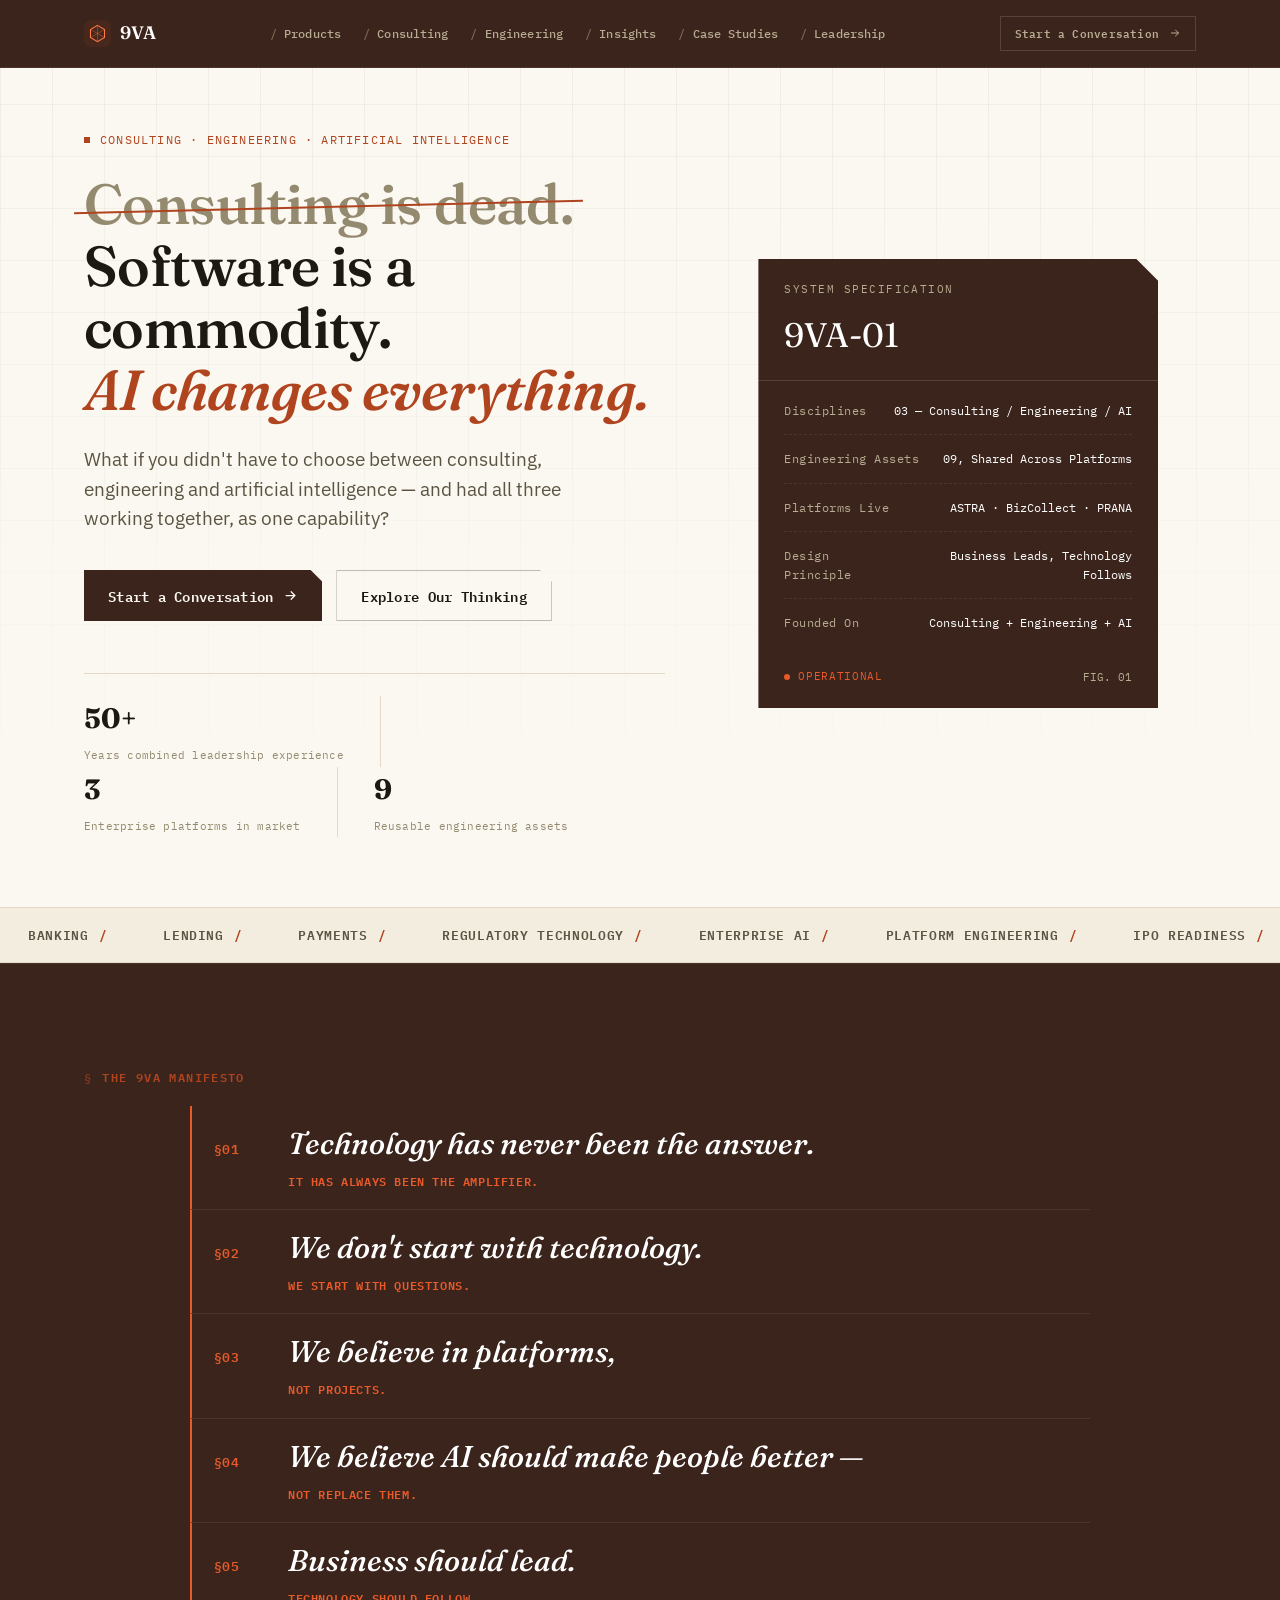
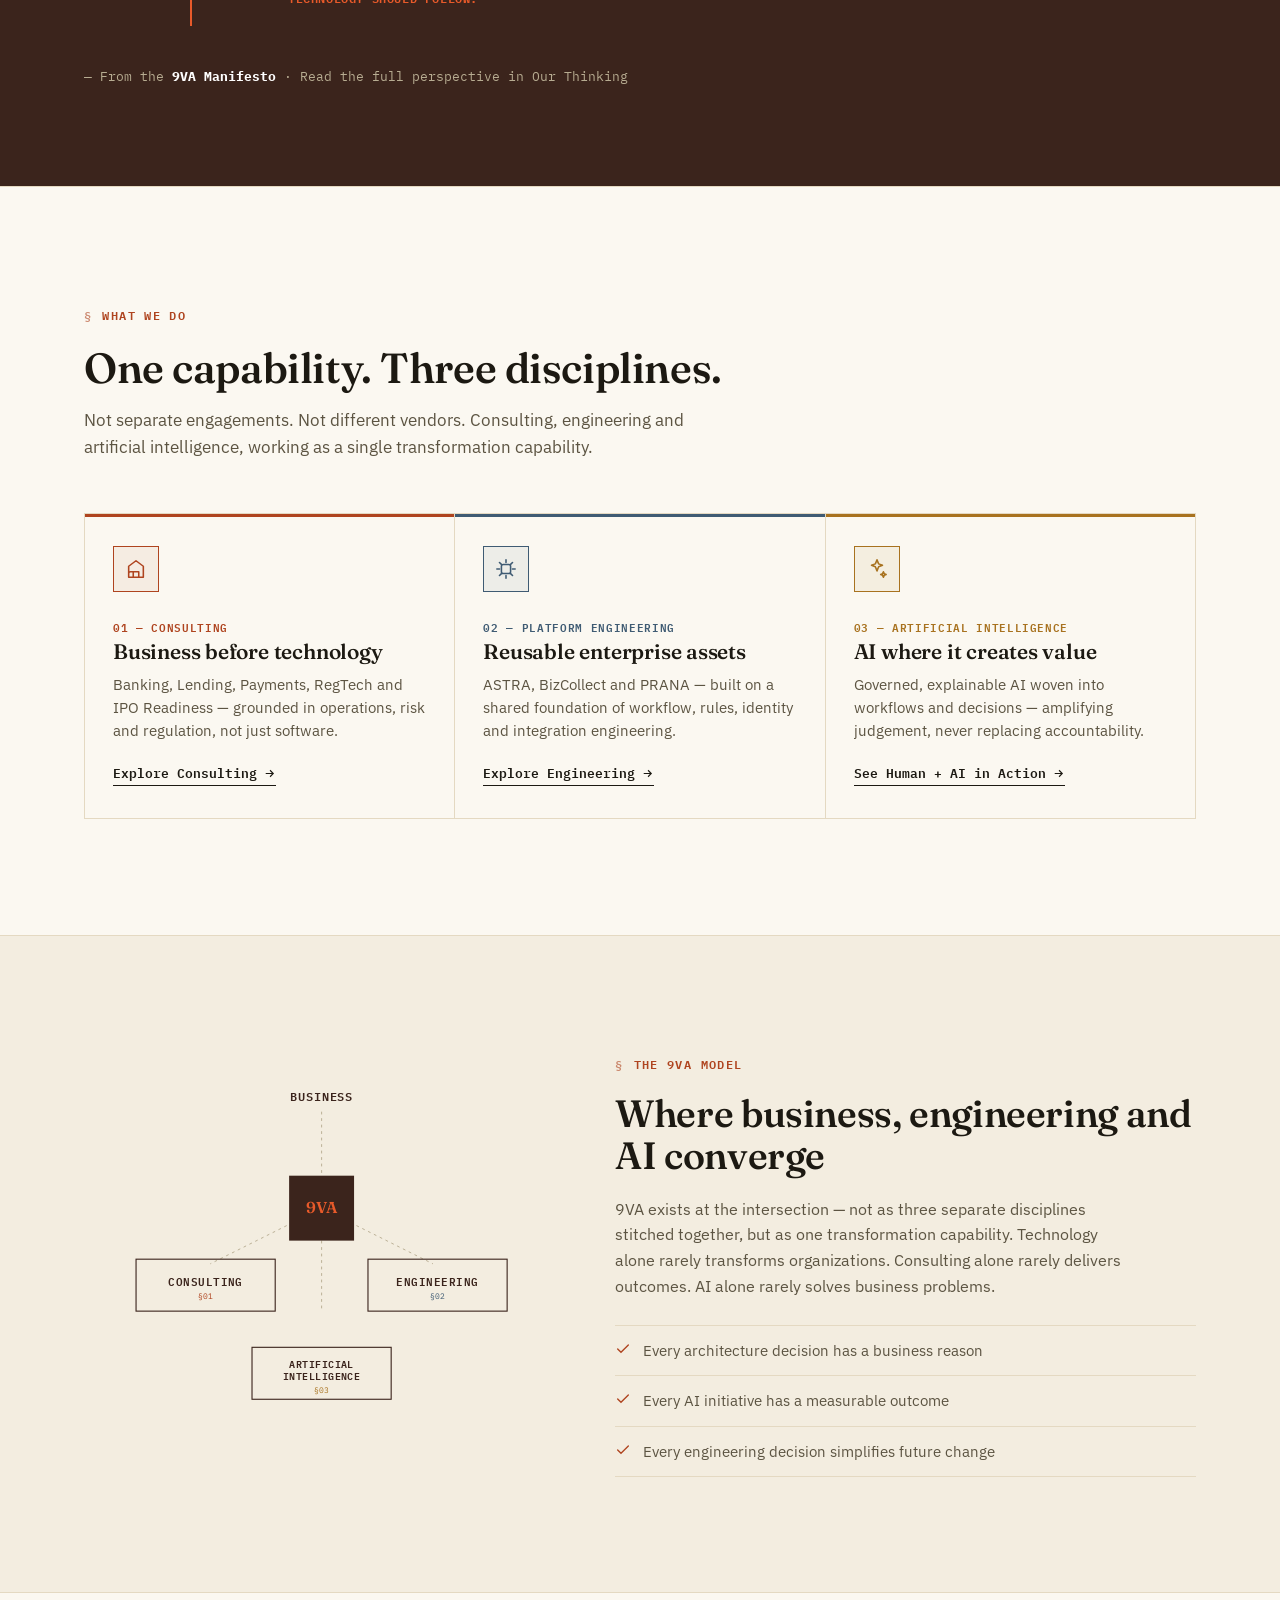
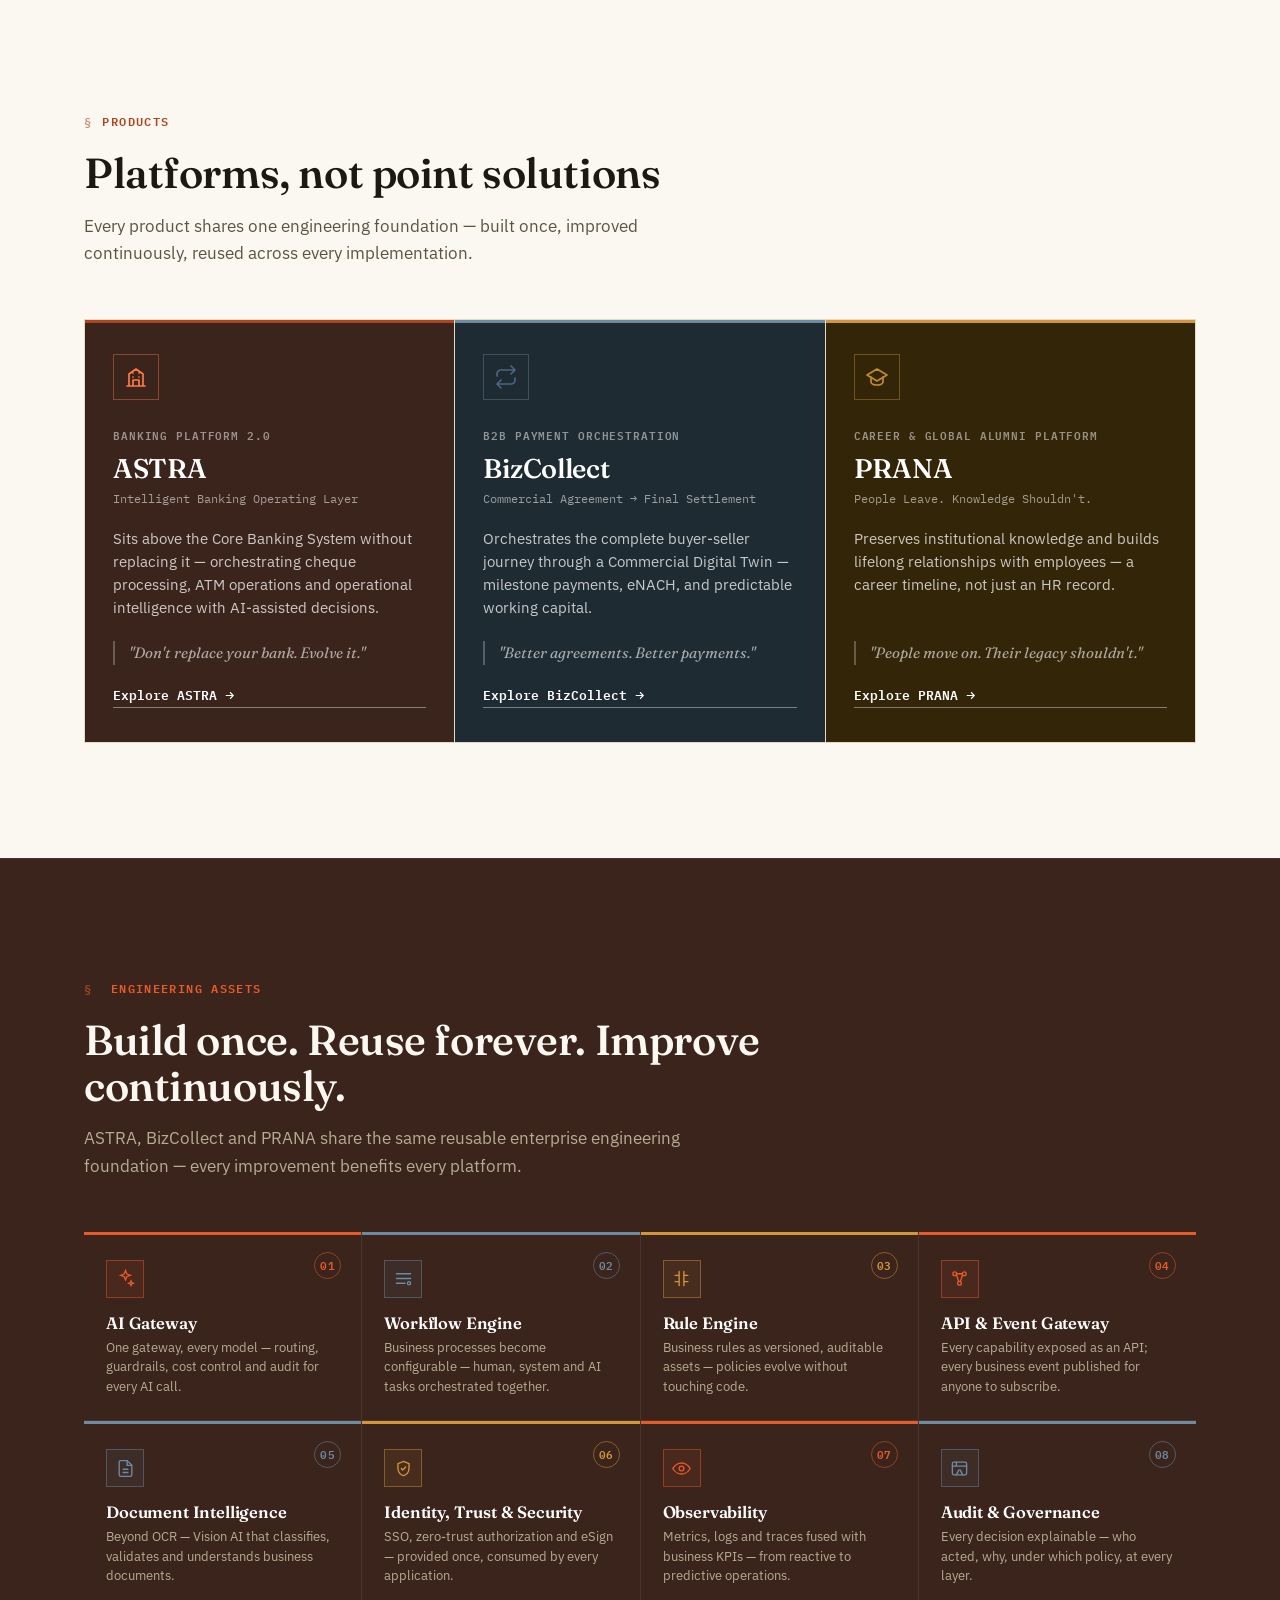
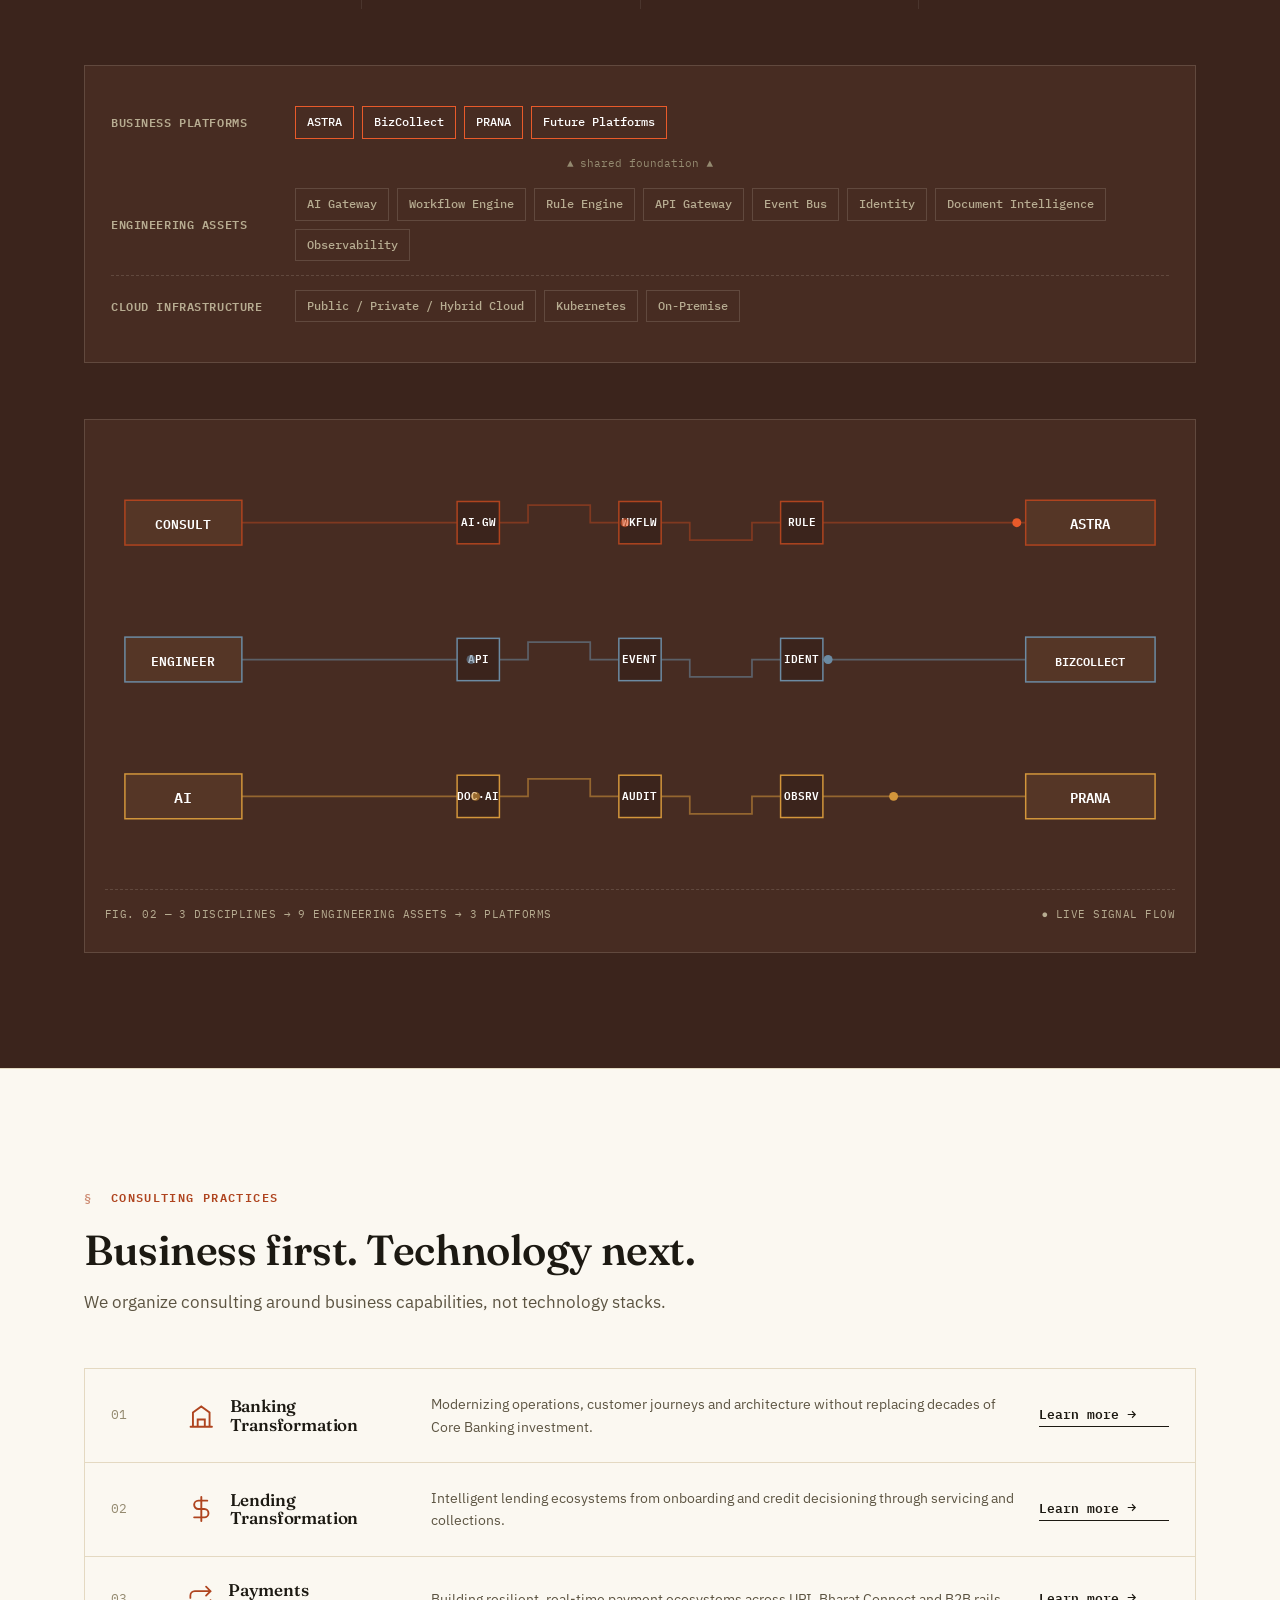
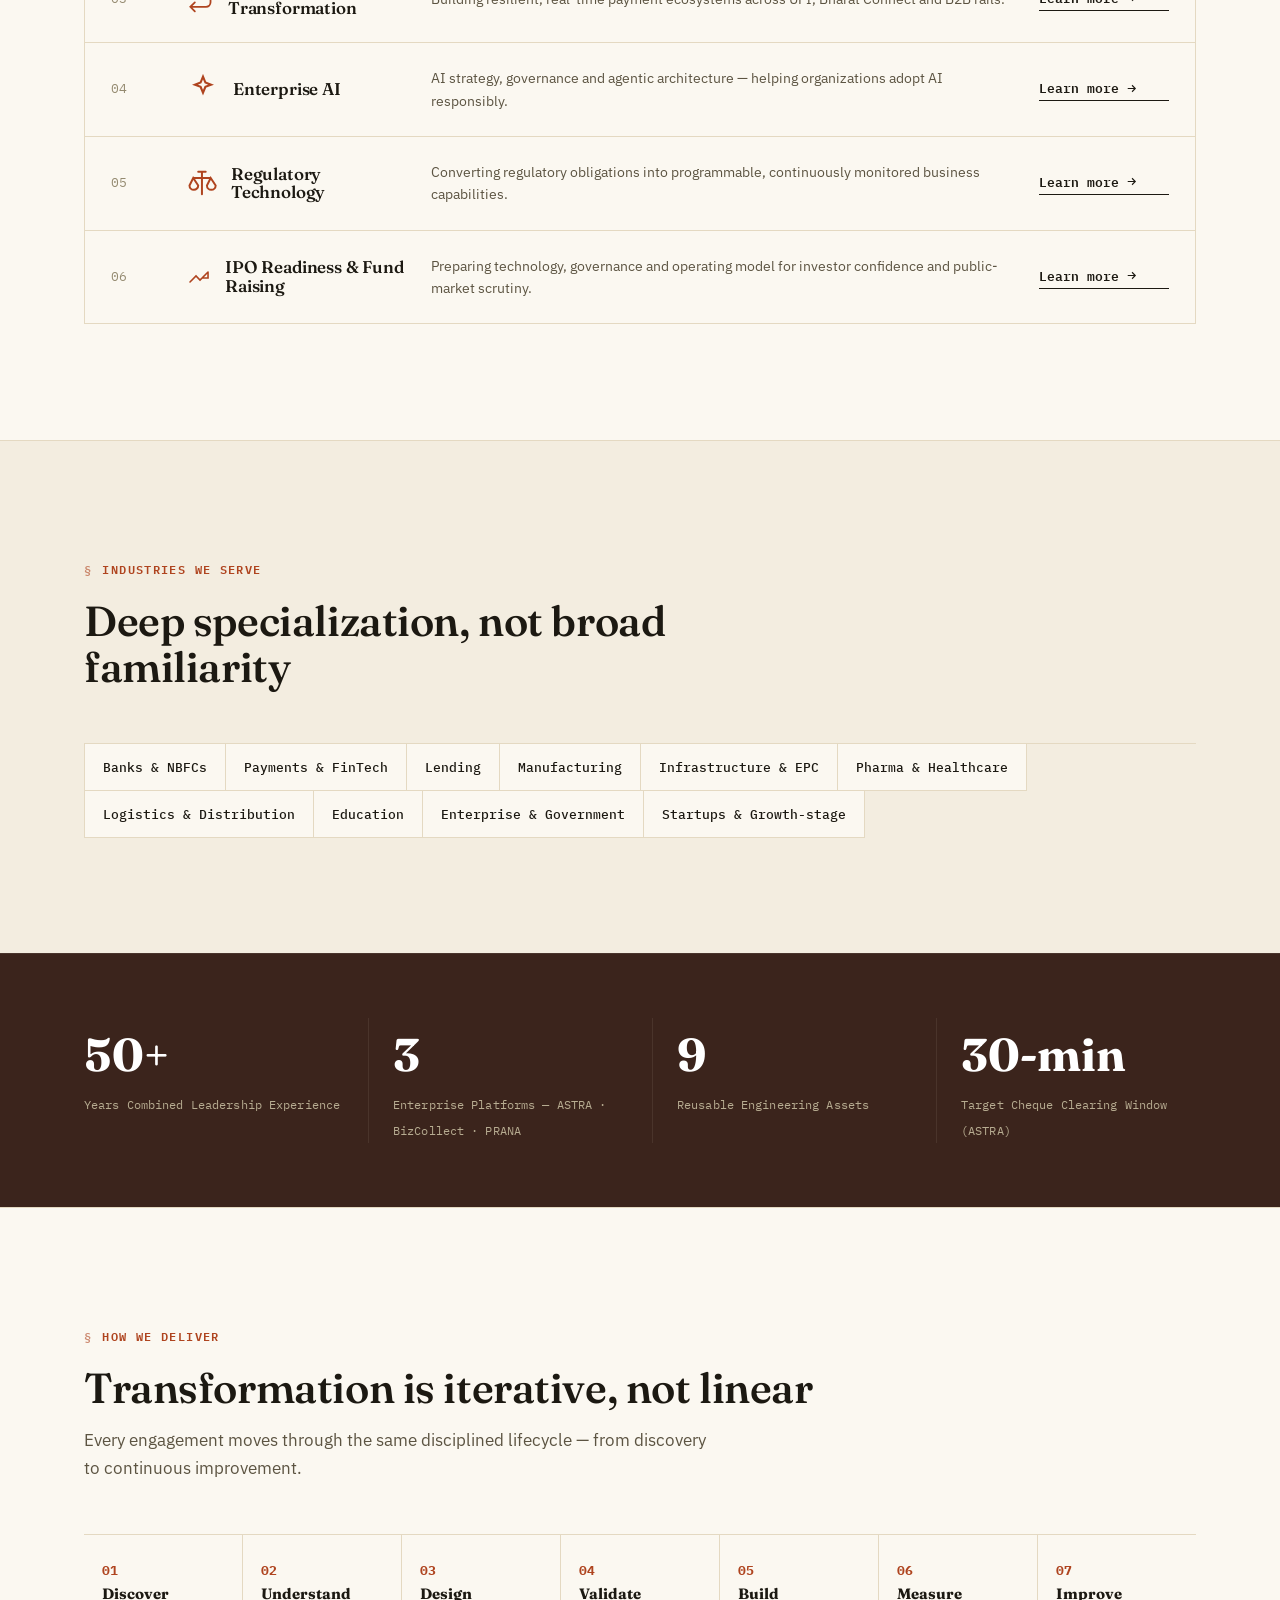
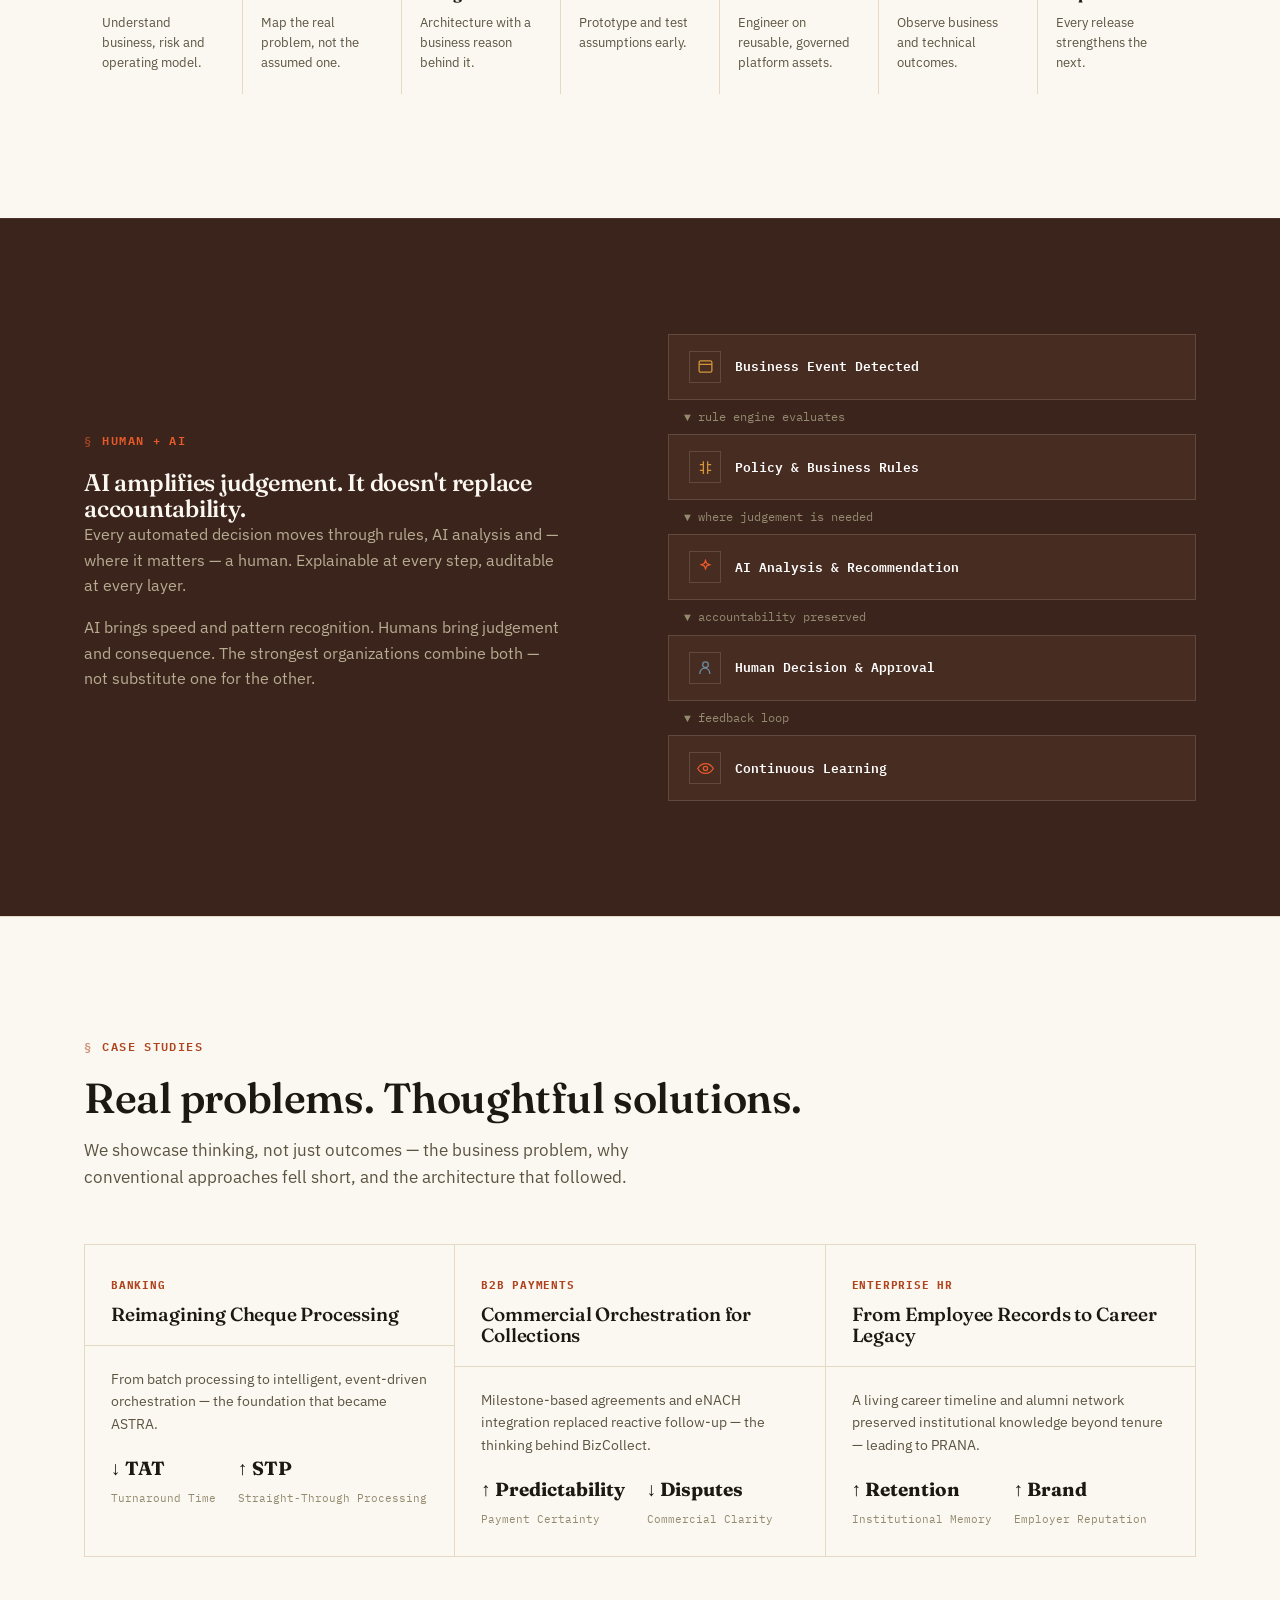
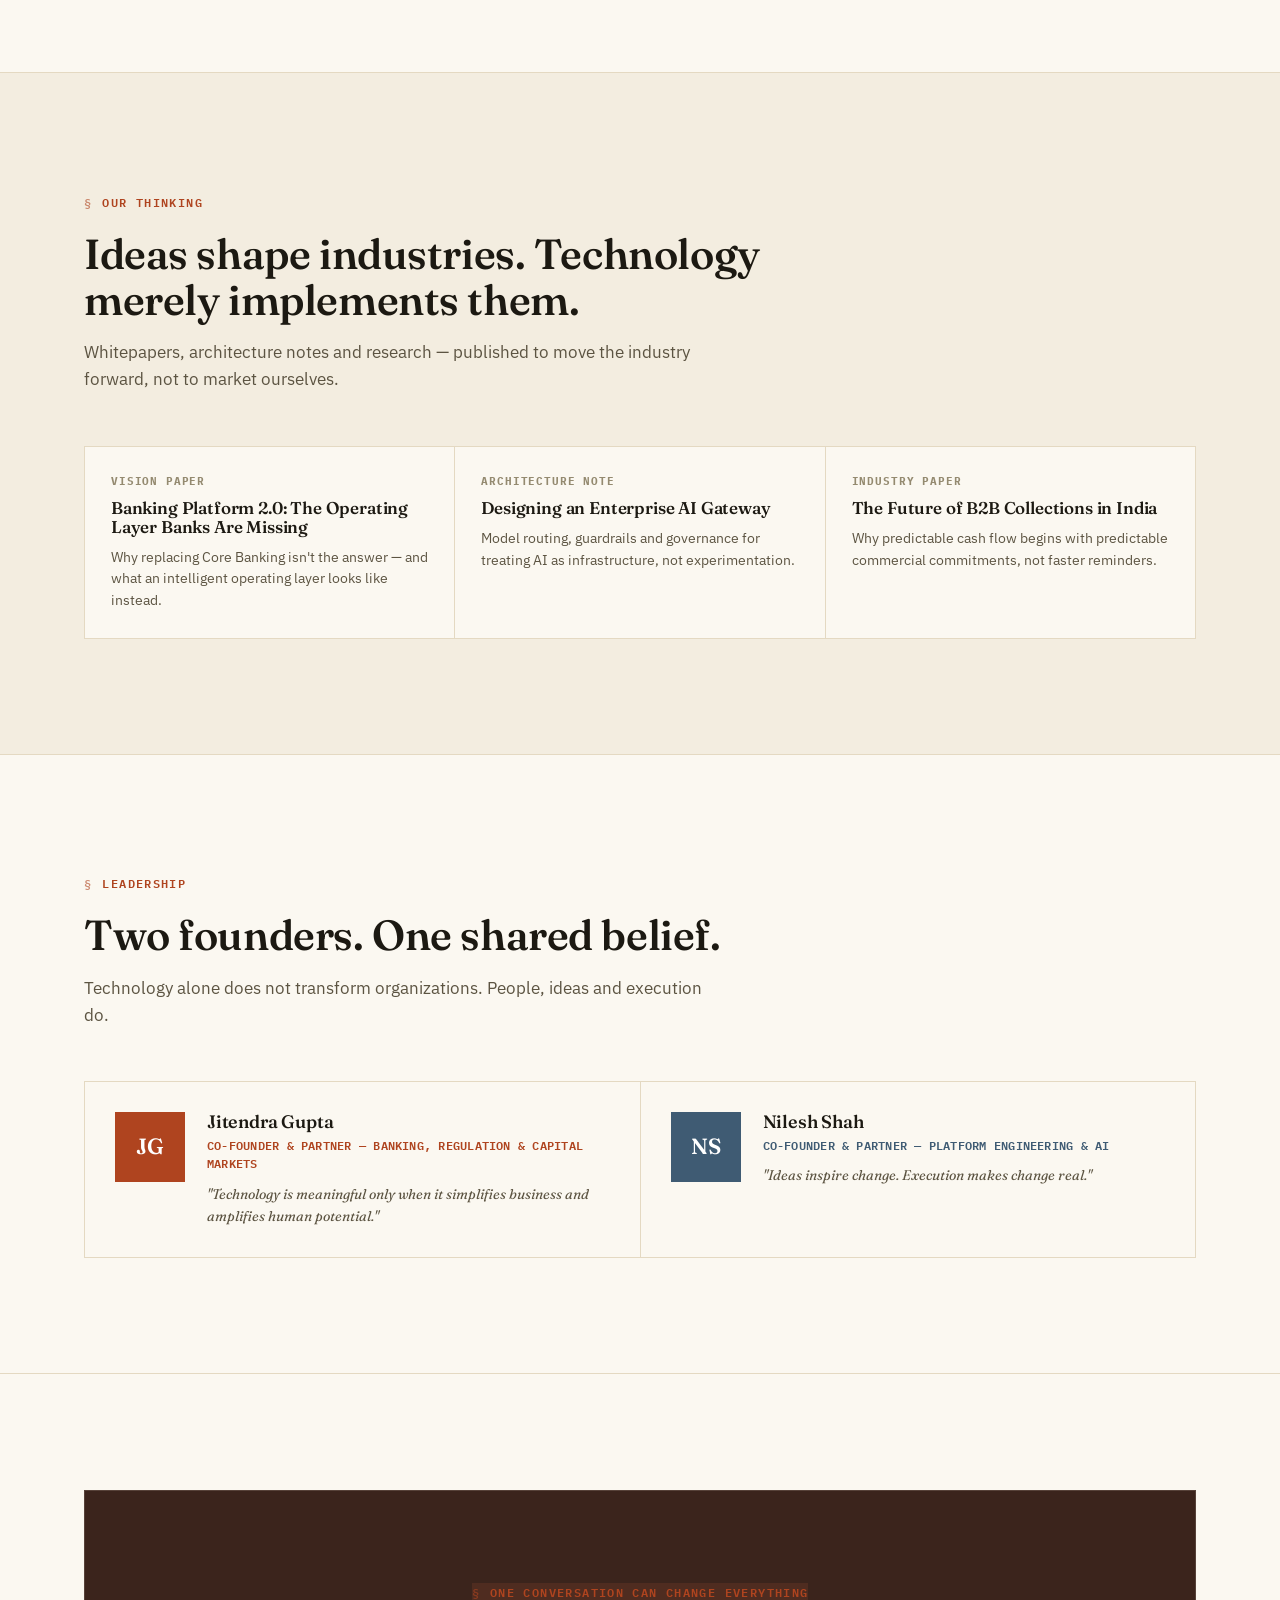
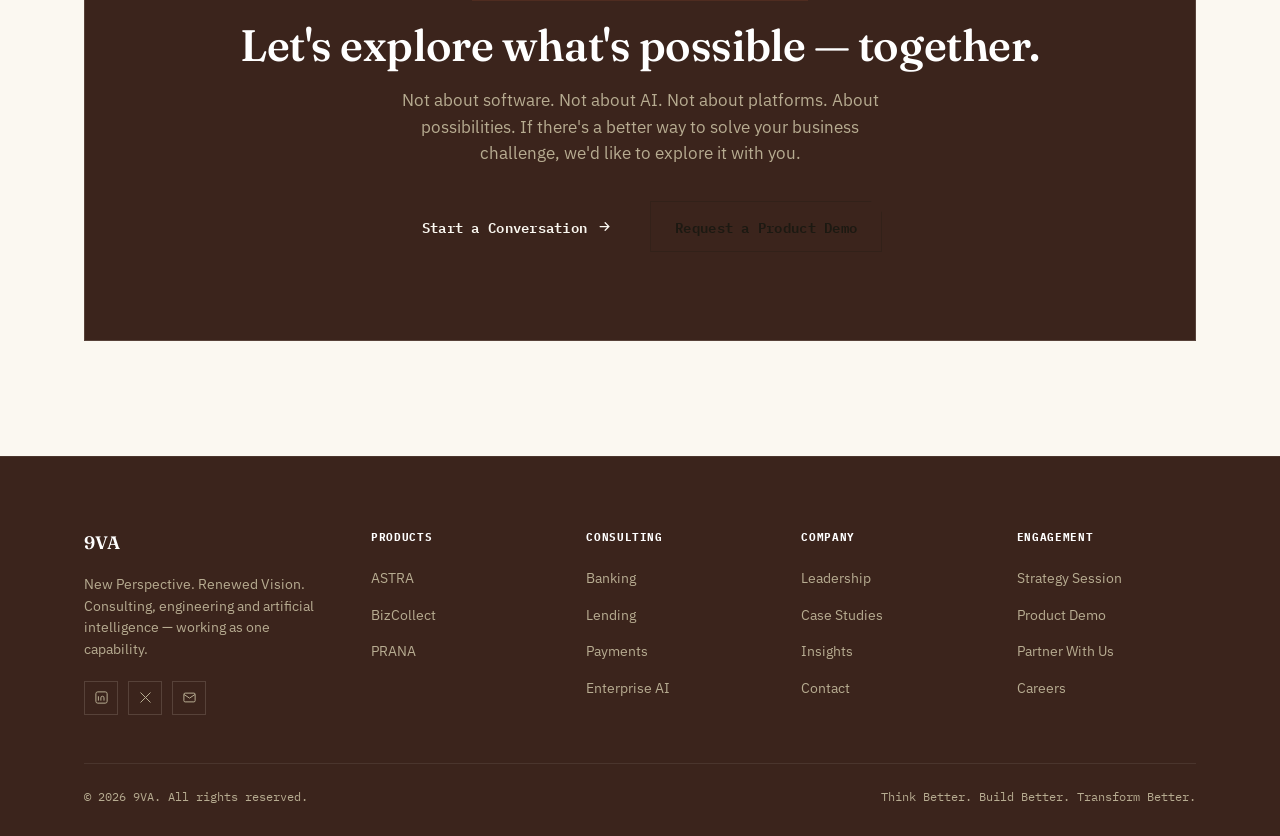
==== index.html @ fcc6d32d "Initial commit: 9VA marketing website (static HTML/CSS/JS)" ====
<!DOCTYPE html>
<html lang="en">
<head>
<meta charset="UTF-8">
<meta name="viewport" content="width=device-width, initial-scale=1.0">
<title>9VA — New Perspective. Renewed Vision.</title>
<meta name="description" content="9VA fuses consulting, platform engineering and artificial intelligence into one capability — ASTRA, BizCollect and PRANA, built on reusable enterprise engineering assets.">
<link rel="icon" href="data:image/svg+xml,<svg xmlns=%22http://www.w3.org/2000/svg%22 viewBox=%220 0 24 24%22><rect width=%2224%22 height=%2224%22 rx=%226%22 fill=%22%233B241C%22/><path d=%22M12 5l5.5 3.2v7.6L12 19l-5.5-3.2V8.2z%22 stroke=%22%23AF441F%22 stroke-width=%221.6%22 fill=%22none%22/></svg>">
<link rel="preconnect" href="https://fonts.googleapis.com">
<link rel="preconnect" href="https://fonts.gstatic.com" crossorigin>
<link href="https://fonts.googleapis.com/css2?family=Fraunces:ital,opsz,wght@0,9..144,500;0,9..144,600;0,9..144,700;1,9..144,500&family=IBM+Plex+Mono:wght@500;600;700&family=IBM+Plex+Sans:wght@400;500;600;700&display=swap" rel="stylesheet">
<link rel="stylesheet" href="assets/css/style.css">
</head>
<body>

<!-- ============ NAV ============ -->
<header class="nav">
  <div class="container">
    <a href="#home" class="brand">
      <svg class="mark" viewBox="0 0 40 40" fill="none">
        <rect width="40" height="40" rx="10" fill="#AF441F" fill-opacity="0.12"/>
        <path d="M20 8l10.4 6v12L20 32 9.6 26V14z" stroke="#FF7A45" stroke-width="1.6"/>
        <path d="M20 8v24M9.6 14l10.4 6 10.4-6M9.6 26l10.4-6 10.4 6" stroke="#FF7A45" stroke-width="1" stroke-opacity=".5"/>
      </svg>
      <span>9VA<small>New Perspective. Renewed Vision.</small></span>
    </a>
    <nav class="nav-links">
      <a href="#products">Products</a>
      <a href="consulting.html">Consulting</a>
      <a href="engineering.html">Engineering</a>
      <a href="insights.html">Insights</a>
      <a href="case-studies.html">Case Studies</a>
      <a href="leadership.html">Leadership</a>
    </nav>
    <div class="nav-actions">
      <a href="contact.html" class="btn btn-primary btn-sm">Start a Conversation
        <svg viewBox="0 0 24 24" fill="none" stroke="currentColor" stroke-width="2" stroke-linecap="round"><path d="M5 12h14M13 6l6 6-6 6"/></svg>
      </a>
      <button class="nav-toggle" aria-label="Open menu">
        <svg viewBox="0 0 24 24" fill="none" stroke="currentColor" stroke-width="2" stroke-linecap="round"><path d="M4 7h16M4 12h16M4 17h16"/></svg>
      </button>
    </div>
  </div>
</header>

<div class="mobile-menu">
  <div class="mm-top">
    <span class="brand" style="font-size:18px">9VA</span>
    <button class="mm-close" aria-label="Close menu">
      <svg width="26" height="26" viewBox="0 0 24 24" fill="none" stroke="#fff" stroke-width="2" stroke-linecap="round"><path d="M6 6l12 12M18 6L6 18"/></svg>
    </button>
  </div>
  <a href="#products">Products</a>
  <a href="consulting.html">Consulting</a>
  <a href="engineering.html">Engineering</a>
  <a href="insights.html">Insights</a>
  <a href="case-studies.html">Case Studies</a>
  <a href="leadership.html">Leadership</a>
  <a href="contact.html" class="btn btn-primary">Start a Conversation</a>
</div>

<!-- ============ HERO ============ -->
<section class="hero" id="home">
  <div class="hero-grid"></div>
  <div class="container">
    <div class="hero-copy">
      <div class="hero-kicker"><span class="dot"></span> Consulting · Engineering · Artificial Intelligence</div>
      <h1>
        <span class="strike">Consulting is dead.</span><br>
        Software is a commodity.<br>
        <span class="grad">AI changes everything.</span>
      </h1>
      <p class="lead">What if you didn't have to choose between consulting, engineering and artificial intelligence — and had all three working together, as one capability?</p>
      <div class="hero-ctas">
        <a href="contact.html" class="btn btn-primary">Start a Conversation
          <svg viewBox="0 0 24 24" fill="none" stroke="currentColor" stroke-width="2" stroke-linecap="round"><path d="M5 12h14M13 6l6 6-6 6"/></svg>
        </a>
        <a href="insights.html" class="btn btn-ghost">Explore Our Thinking</a>
      </div>
      <div class="hero-stats">
        <div class="hero-stat"><b data-count="50" data-suffix="+">0</b><span>Years combined leadership experience</span></div>
        <div class="hero-stat"><b data-count="3">0</b><span>Enterprise platforms in market</span></div>
        <div class="hero-stat"><b data-count="9">0</b><span>Reusable engineering assets</span></div>
      </div>
    </div>
    <div class="hero-visual">
      <div class="spec-plate">
        <div class="sp-head">
          <div class="sp-eyebrow">System Specification</div>
          <div class="sp-title">9VA&#8209;01</div>
        </div>
        <div class="sp-rows">
          <div class="sp-row"><span>Disciplines</span><span>03 — Consulting / Engineering / AI</span></div>
          <div class="sp-row"><span>Engineering Assets</span><span>09, Shared Across Platforms</span></div>
          <div class="sp-row"><span>Platforms Live</span><span>ASTRA · BizCollect · PRANA</span></div>
          <div class="sp-row"><span>Design Principle</span><span>Business Leads, Technology Follows</span></div>
          <div class="sp-row"><span>Founded On</span><span>Consulting + Engineering + AI</span></div>
        </div>
        <div class="sp-foot">
          <div class="sp-status"><span class="sp-dot"></span>Operational</div>
          <div class="sp-fig">FIG. 01</div>
        </div>
      </div>
    </div>
  </div>
</section>

<!-- ============ TICKER ============ -->
<div class="ticker">
  <div class="ticker-track">
    <span class="ticker-item">Banking <span class="sep">/</span></span>
    <span class="ticker-item">Lending <span class="sep">/</span></span>
    <span class="ticker-item">Payments <span class="sep">/</span></span>
    <span class="ticker-item">Regulatory Technology <span class="sep">/</span></span>
    <span class="ticker-item">Enterprise AI <span class="sep">/</span></span>
    <span class="ticker-item">Platform Engineering <span class="sep">/</span></span>
    <span class="ticker-item">IPO Readiness <span class="sep">/</span></span>
    <span class="ticker-item">ASTRA <span class="sep">/</span></span>
    <span class="ticker-item">BizCollect <span class="sep">/</span></span>
    <span class="ticker-item">PRANA <span class="sep">/</span></span>
    <span class="ticker-item">Banking <span class="sep">/</span></span>
    <span class="ticker-item">Lending <span class="sep">/</span></span>
    <span class="ticker-item">Payments <span class="sep">/</span></span>
    <span class="ticker-item">Regulatory Technology <span class="sep">/</span></span>
    <span class="ticker-item">Enterprise AI <span class="sep">/</span></span>
    <span class="ticker-item">Platform Engineering <span class="sep">/</span></span>
    <span class="ticker-item">IPO Readiness <span class="sep">/</span></span>
    <span class="ticker-item">ASTRA <span class="sep">/</span></span>
    <span class="ticker-item">BizCollect <span class="sep">/</span></span>
    <span class="ticker-item">PRANA <span class="sep">/</span></span>
  </div>
</div>

<!-- ============ MANIFESTO ============ -->
<section class="manifesto">
  <div class="container">
    <div class="eyebrow">The 9VA Manifesto</div>
    <div class="manifesto-lines">
      <p class="manifesto-line"><span class="ml-num">§01</span><span class="ml-text"><span class="ml-statement">Technology has never been the answer.</span><span class="ml-annotation">It has always been the amplifier.</span></span></p>
      <p class="manifesto-line"><span class="ml-num">§02</span><span class="ml-text"><span class="ml-statement">We don't start with technology.</span><span class="ml-annotation">We start with questions.</span></span></p>
      <p class="manifesto-line"><span class="ml-num">§03</span><span class="ml-text"><span class="ml-statement">We believe in platforms,</span><span class="ml-annotation">not projects.</span></span></p>
      <p class="manifesto-line"><span class="ml-num">§04</span><span class="ml-text"><span class="ml-statement">We believe AI should make people better —</span><span class="ml-annotation">not replace them.</span></span></p>
      <p class="manifesto-line"><span class="ml-num">§05</span><span class="ml-text"><span class="ml-statement">Business should lead.</span><span class="ml-annotation">Technology should follow.</span></span></p>
    </div>
    <p class="manifesto-final">— From the <b>9VA Manifesto</b> · Read the full perspective in Our Thinking</p>
  </div>
</section>

<!-- ============ WHAT WE DO ============ -->
<section class="section" id="what-we-do">
  <div class="container">
    <div class="section-head reveal">
      <div class="eyebrow">What We Do</div>
      <h2>One capability. Three disciplines.</h2>
      <p>Not separate engagements. Not different vendors. Consulting, engineering and artificial intelligence, working as a single transformation capability.</p>
    </div>
    <div class="triad">
      <div class="triad-card reveal">
        <div class="icon-tile">
          <svg viewBox="0 0 24 24" fill="none" stroke="currentColor" stroke-width="1.7" stroke-linecap="round" stroke-linejoin="round"><path d="M4 21v-4a2 2 0 012-2h3M4 21h16M4 21V9l8-6 8 6v12M9 21v-6h6v6"/></svg>
        </div>
        <span class="tag">01 — Consulting</span>
        <h3>Business before technology</h3>
        <p>Banking, Lending, Payments, RegTech and IPO Readiness — grounded in operations, risk and regulation, not just software.</p>
        <a href="consulting.html" class="link-arrow">Explore Consulting <svg viewBox="0 0 24 24" fill="none" stroke="currentColor" stroke-width="2"><path d="M5 12h14M13 6l6 6-6 6"/></svg></a>
      </div>
      <div class="triad-card reveal">
        <div class="icon-tile">
          <svg viewBox="0 0 24 24" fill="none" stroke="currentColor" stroke-width="1.7" stroke-linecap="round" stroke-linejoin="round"><rect x="7" y="7" width="10" height="10" rx="2"/><path d="M12 2v3M12 19v3M2 12h3M19 12h3M4.9 4.9l2.1 2.1M17 17l2.1 2.1M19.1 4.9L17 7M7 17l-2.1 2.1"/></svg>
        </div>
        <span class="tag">02 — Platform Engineering</span>
        <h3>Reusable enterprise assets</h3>
        <p>ASTRA, BizCollect and PRANA — built on a shared foundation of workflow, rules, identity and integration engineering.</p>
        <a href="engineering.html" class="link-arrow">Explore Engineering <svg viewBox="0 0 24 24" fill="none" stroke="currentColor" stroke-width="2"><path d="M5 12h14M13 6l6 6-6 6"/></svg></a>
      </div>
      <div class="triad-card reveal">
        <div class="icon-tile">
          <svg viewBox="0 0 24 24" fill="none" stroke="currentColor" stroke-width="1.7" stroke-linecap="round" stroke-linejoin="round"><path d="M12 2l1.8 4.4L18 8l-4.2 1.6L12 14l-1.8-4.4L6 8l4.2-1.6z"/><path d="M19 15l.9 2.1L22 18l-2.1.9L19 21l-.9-2.1L16 18l2.1-.9z"/></svg>
        </div>
        <span class="tag">03 — Artificial Intelligence</span>
        <h3>AI where it creates value</h3>
        <p>Governed, explainable AI woven into workflows and decisions — amplifying judgement, never replacing accountability.</p>
        <a href="engineering.html#ai" class="link-arrow">See Human + AI in Action <svg viewBox="0 0 24 24" fill="none" stroke="currentColor" stroke-width="2"><path d="M5 12h14M13 6l6 6-6 6"/></svg></a>
      </div>
    </div>
  </div>
</section>

<!-- ============ THE 9VA MODEL ============ -->
<section class="section section-tint" id="model">
  <div class="container model-wrap">
    <div class="model-diagram reveal">
      <svg viewBox="0 0 480 420" fill="none">
        <text x="240" y="34" text-anchor="middle" font-family="IBM Plex Mono" font-size="13" font-weight="600" letter-spacing="1" fill="#3B241C">BUSINESS</text>
        <path d="M240 46 L240 150" stroke="#B7AC91" stroke-width="1" stroke-dasharray="3 4"/>
        <path d="M240 150 L120 210" stroke="#B7AC91" stroke-width="1" stroke-dasharray="3 4"/>
        <path d="M240 150 L360 210" stroke="#B7AC91" stroke-width="1" stroke-dasharray="3 4"/>
        <path d="M240 150 L240 260" stroke="#B7AC91" stroke-width="1" stroke-dasharray="3 4"/>
        <rect x="205" y="115" width="70" height="70" fill="#3B241C"/>
        <text x="240" y="155" text-anchor="middle" font-family="Fraunces" font-size="17" font-weight="600" fill="#E85A2A">9VA</text>
        <rect x="40" y="205" width="150" height="56" fill="none" stroke="#3B241C" stroke-width="1.2"/>
        <text x="115" y="234" text-anchor="middle" font-family="IBM Plex Mono" font-size="11.5" font-weight="600" letter-spacing=".5" fill="#3B241C">CONSULTING</text>
        <text x="115" y="248" text-anchor="middle" font-family="IBM Plex Mono" font-size="9" fill="#AF441F">§01</text>
        <rect x="290" y="205" width="150" height="56" fill="none" stroke="#3B241C" stroke-width="1.2"/>
        <text x="365" y="234" text-anchor="middle" font-family="IBM Plex Mono" font-size="11.5" font-weight="600" letter-spacing=".5" fill="#3B241C">ENGINEERING</text>
        <text x="365" y="248" text-anchor="middle" font-family="IBM Plex Mono" font-size="9" fill="#3F5B73">§02</text>
        <rect x="165" y="300" width="150" height="56" fill="none" stroke="#3B241C" stroke-width="1.2"/>
        <text x="240" y="322" text-anchor="middle" font-family="IBM Plex Mono" font-size="10.5" font-weight="600" letter-spacing=".5" fill="#3B241C">ARTIFICIAL</text>
        <text x="240" y="335" text-anchor="middle" font-family="IBM Plex Mono" font-size="10.5" font-weight="600" letter-spacing=".5" fill="#3B241C">INTELLIGENCE</text>
        <text x="240" y="349" text-anchor="middle" font-family="IBM Plex Mono" font-size="9" fill="#A8721F">§03</text>
      </svg>
    </div>
    <div class="model-copy reveal">
      <div class="eyebrow">The 9VA Model</div>
      <h2>Where business, engineering and AI converge</h2>
      <p>9VA exists at the intersection — not as three separate disciplines stitched together, but as one transformation capability. Technology alone rarely transforms organizations. Consulting alone rarely delivers outcomes. AI alone rarely solves business problems.</p>
      <div class="model-list">
        <li><svg viewBox="0 0 24 24" fill="none" stroke="currentColor" stroke-width="2" stroke-linecap="round"><path d="M20 6L9 17l-5-5"/></svg> Every architecture decision has a business reason</li>
        <li><svg viewBox="0 0 24 24" fill="none" stroke="currentColor" stroke-width="2" stroke-linecap="round"><path d="M20 6L9 17l-5-5"/></svg> Every AI initiative has a measurable outcome</li>
        <li><svg viewBox="0 0 24 24" fill="none" stroke="currentColor" stroke-width="2" stroke-linecap="round"><path d="M20 6L9 17l-5-5"/></svg> Every engineering decision simplifies future change</li>
      </div>
    </div>
  </div>
</section>

<!-- ============ PRODUCTS ============ -->
<section class="section" id="products">
  <div class="container">
    <div class="section-head reveal">
      <div class="eyebrow">Products</div>
      <h2>Platforms, not point solutions</h2>
      <p>Every product shares one engineering foundation — built once, improved continuously, reused across every implementation.</p>
    </div>
    <div class="products-grid">

      <div class="product-card astra reveal">
        <div class="glow"></div>
        <div class="p-icon">
          <svg viewBox="0 0 24 24" fill="none" stroke="#FF7A45" stroke-width="1.7" stroke-linecap="round" stroke-linejoin="round"><path d="M3 21h18M5 21V9l7-5 7 5v12M9 21v-6h6v6M9 12h.01M15 12h.01M9 8h.01M15 8h.01"/></svg>
        </div>
        <div class="p-tag">Banking Platform 2.0</div>
        <h3>ASTRA</h3>
        <div class="p-sub">Intelligent Banking Operating Layer</div>
        <p class="p-desc">Sits above the Core Banking System without replacing it — orchestrating cheque processing, ATM operations and operational intelligence with AI-assisted decisions.</p>
        <p class="p-line">"Don't replace your bank. Evolve it."</p>
        <a href="astra.html" class="link-arrow">Explore ASTRA <svg viewBox="0 0 24 24" fill="none" stroke="currentColor" stroke-width="2"><path d="M5 12h14M13 6l6 6-6 6"/></svg></a>
      </div>

      <div class="product-card biz reveal">
        <div class="glow"></div>
        <div class="p-icon">
          <svg viewBox="0 0 24 24" fill="none" stroke="#4C6580" stroke-width="1.7" stroke-linecap="round" stroke-linejoin="round"><path d="M17 1l4 4-4 4M3 11V9a4 4 0 014-4h14M7 23l-4-4 4-4M21 13v2a4 4 0 01-4 4H3"/></svg>
        </div>
        <div class="p-tag">B2B Payment Orchestration</div>
        <h3>BizCollect</h3>
        <div class="p-sub">Commercial Agreement → Final Settlement</div>
        <p class="p-desc">Orchestrates the complete buyer-seller journey through a Commercial Digital Twin — milestone payments, eNACH, and predictable working capital.</p>
        <p class="p-line">"Better agreements. Better payments."</p>
        <a href="bizcollect.html" class="link-arrow">Explore BizCollect <svg viewBox="0 0 24 24" fill="none" stroke="currentColor" stroke-width="2"><path d="M5 12h14M13 6l6 6-6 6"/></svg></a>
      </div>

      <div class="product-card prana reveal">
        <div class="glow"></div>
        <div class="p-icon">
          <svg viewBox="0 0 24 24" fill="none" stroke="#C68A2E" stroke-width="1.7" stroke-linecap="round" stroke-linejoin="round"><path d="M22 10L12 4 2 10l10 6 10-6z"/><path d="M6 12v5c0 1.7 2.7 3 6 3s6-1.3 6-3v-5"/></svg>
        </div>
        <div class="p-tag">Career & Global Alumni Platform</div>
        <h3>PRANA</h3>
        <div class="p-sub">People Leave. Knowledge Shouldn't.</div>
        <p class="p-desc">Preserves institutional knowledge and builds lifelong relationships with employees — a career timeline, not just an HR record.</p>
        <p class="p-line">"People move on. Their legacy shouldn't."</p>
        <a href="prana.html" class="link-arrow">Explore PRANA <svg viewBox="0 0 24 24" fill="none" stroke="currentColor" stroke-width="2"><path d="M5 12h14M13 6l6 6-6 6"/></svg></a>
      </div>

    </div>
  </div>
</section>

<!-- ============ ENGINEERING ASSETS ============ -->
<section class="section section-dark" id="engineering">
  <div class="container">
    <div class="section-head reveal">
      <div class="eyebrow">️ Engineering Assets</div>
      <h2>Build once. Reuse forever. Improve continuously.</h2>
      <p>ASTRA, BizCollect and PRANA share the same reusable enterprise engineering foundation — every improvement benefits every platform.</p>
    </div>
    <div class="assets-grid">
      <div class="asset-card reveal">
        <div class="a-icon"><svg viewBox="0 0 24 24" fill="none" stroke="currentColor" stroke-width="1.7" stroke-linecap="round"><path d="M12 2l1.8 4.4L18 8l-4.2 1.6L12 14l-1.8-4.4L6 8l4.2-1.6z"/><path d="M19 15l.9 2.1L22 18l-2.1.9L19 21l-.9-2.1L16 18l2.1-.9z"/></svg></div>
        <h4>AI Gateway</h4>
        <p>One gateway, every model — routing, guardrails, cost control and audit for every AI call.</p>
      </div>
      <div class="asset-card reveal">
        <div class="a-icon"><svg viewBox="0 0 24 24" fill="none" stroke="currentColor" stroke-width="1.7" stroke-linecap="round"><path d="M3 6h18M3 12h18M3 18h11"/><circle cx="19" cy="18" r="2"/></svg></div>
        <h4>Workflow Engine</h4>
        <p>Business processes become configurable — human, system and AI tasks orchestrated together.</p>
      </div>
      <div class="asset-card reveal">
        <div class="a-icon"><svg viewBox="0 0 24 24" fill="none" stroke="currentColor" stroke-width="1.7" stroke-linecap="round"><path d="M9 3v18M4 8h5M4 16h5M15 3v18M15 8h5M15 16h5"/></svg></div>
        <h4>Rule Engine</h4>
        <p>Business rules as versioned, auditable assets — policies evolve without touching code.</p>
      </div>
      <div class="asset-card reveal">
        <div class="a-icon"><svg viewBox="0 0 24 24" fill="none" stroke="currentColor" stroke-width="1.7" stroke-linecap="round"><circle cx="6" cy="6" r="2.4"/><circle cx="18" cy="6" r="2.4"/><circle cx="12" cy="18" r="2.4"/><path d="M8 7l3 9M16 7l-3 9M8.4 6h7.2"/></svg></div>
        <h4>API &amp; Event Gateway</h4>
        <p>Every capability exposed as an API; every business event published for anyone to subscribe.</p>
      </div>
      <div class="asset-card reveal">
        <div class="a-icon"><svg viewBox="0 0 24 24" fill="none" stroke="currentColor" stroke-width="1.7" stroke-linecap="round"><path d="M14 2H6a2 2 0 00-2 2v16a2 2 0 002 2h12a2 2 0 002-2V8z"/><path d="M14 2v6h6M9 13h6M9 17h6"/></svg></div>
        <h4>Document Intelligence</h4>
        <p>Beyond OCR — Vision AI that classifies, validates and understands business documents.</p>
      </div>
      <div class="asset-card reveal">
        <div class="a-icon"><svg viewBox="0 0 24 24" fill="none" stroke="currentColor" stroke-width="1.7" stroke-linecap="round"><path d="M12 3l7 3v6c0 4.4-3 8.4-7 9-4-.6-7-4.6-7-9V6z"/><path d="M9.3 12l1.8 1.8 3.6-3.6"/></svg></div>
        <h4>Identity, Trust &amp; Security</h4>
        <p>SSO, zero-trust authorization and eSign — provided once, consumed by every application.</p>
      </div>
      <div class="asset-card reveal">
        <div class="a-icon"><svg viewBox="0 0 24 24" fill="none" stroke="currentColor" stroke-width="1.7" stroke-linecap="round"><path d="M1 12s4-7 11-7 11 7 11 7-4 7-11 7-11-7-11-7z"/><circle cx="12" cy="12" r="3"/></svg></div>
        <h4>Observability</h4>
        <p>Metrics, logs and traces fused with business KPIs — from reactive to predictive operations.</p>
      </div>
      <div class="asset-card reveal">
        <div class="a-icon"><svg viewBox="0 0 24 24" fill="none" stroke="currentColor" stroke-width="1.7" stroke-linecap="round"><rect x="3" y="4" width="18" height="16" rx="2"/><path d="M3 9h18M8 4v5M8 20l3-6h2l3 6"/></svg></div>
        <h4>Audit &amp; Governance</h4>
        <p>Every decision explainable — who acted, why, under which policy, at every layer.</p>
      </div>
    </div>

    <div class="stack-diagram reveal">
      <div class="stack-row top">
        <div class="stack-label">Business Platforms</div>
        <div class="stack-chips">
          <span class="chip">ASTRA</span><span class="chip">BizCollect</span><span class="chip">PRANA</span><span class="chip">Future Platforms</span>
        </div>
      </div>
      <div class="stack-arrow">▲ shared foundation ▲</div>
      <div class="stack-row">
        <div class="stack-label">Engineering Assets</div>
        <div class="stack-chips">
          <span class="chip">AI Gateway</span><span class="chip">Workflow Engine</span><span class="chip">Rule Engine</span><span class="chip">API Gateway</span><span class="chip">Event Bus</span><span class="chip">Identity</span><span class="chip">Document Intelligence</span><span class="chip">Observability</span>
        </div>
      </div>
      <div class="stack-row">
        <div class="stack-label">Cloud Infrastructure</div>
        <div class="stack-chips">
          <span class="chip">Public / Private / Hybrid Cloud</span><span class="chip">Kubernetes</span><span class="chip">On-Premise</span>
        </div>
      </div>
    </div>

    <div class="circuit-wrap reveal">
      <svg viewBox="0 0 860 340" fill="none">
        <!-- row 1: Consulting -->
        <path class="draw-path" d="M110,60 L283,60 L317,60 L340,60 L340,46 L390,46 L390,60 L413,60 L447,60 L470,60 L470,74 L520,74 L520,60 L543,60 L577,60 L740,60" stroke="var(--rust)" stroke-opacity=".55" stroke-width="1.4"/>
        <!-- row 2: Engineering -->
        <path class="draw-path" d="M110,170 L283,170 L317,170 L340,170 L340,156 L390,156 L390,170 L413,170 L447,170 L470,170 L470,184 L520,184 L520,170 L543,170 L577,170 L740,170" stroke="var(--steel-2)" stroke-opacity=".55" stroke-width="1.4"/>
        <!-- row 3: Artificial Intelligence -->
        <path class="draw-path" d="M110,280 L283,280 L317,280 L340,280 L340,266 L390,266 L390,280 L413,280 L447,280 L470,280 L470,294 L520,294 L520,280 L543,280 L577,280 L740,280" stroke="var(--ochre-2)" stroke-opacity=".55" stroke-width="1.4"/>

        <!-- input nodes -->
        <rect x="16" y="42" width="94" height="36" fill="var(--ink-3)" stroke="var(--rust)" stroke-width="1.2"/>
        <text x="63" y="65" text-anchor="middle" font-family="IBM Plex Mono" font-size="10.5" font-weight="600" fill="#fff">CONSULT</text>
        <rect x="16" y="152" width="94" height="36" fill="var(--ink-3)" stroke="var(--steel-2)" stroke-width="1.2"/>
        <text x="63" y="175" text-anchor="middle" font-family="IBM Plex Mono" font-size="10.5" font-weight="600" fill="#fff">ENGINEER</text>
        <rect x="16" y="262" width="94" height="36" fill="var(--ink-3)" stroke="var(--ochre-2)" stroke-width="1.2"/>
        <text x="63" y="285" text-anchor="middle" font-family="IBM Plex Mono" font-size="12" font-weight="600" fill="#fff">AI</text>

        <!-- 9 asset nodes (3x3) -->
        <g font-family="IBM Plex Mono" font-size="8.5" font-weight="600" fill="#fff" text-anchor="middle">
          <rect x="283" y="43" width="34" height="34" fill="var(--ink)" stroke="var(--rust)" stroke-width="1.2"/><text x="300" y="63">AI·GW</text>
          <rect x="413" y="43" width="34" height="34" fill="var(--ink)" stroke="var(--rust)" stroke-width="1.2"/><text x="430" y="63">WKFLW</text>
          <rect x="543" y="43" width="34" height="34" fill="var(--ink)" stroke="var(--rust)" stroke-width="1.2"/><text x="560" y="63">RULE</text>

          <rect x="283" y="153" width="34" height="34" fill="var(--ink)" stroke="var(--steel-2)" stroke-width="1.2"/><text x="300" y="173">API</text>
          <rect x="413" y="153" width="34" height="34" fill="var(--ink)" stroke="var(--steel-2)" stroke-width="1.2"/><text x="430" y="173">EVENT</text>
          <rect x="543" y="153" width="34" height="34" fill="var(--ink)" stroke="var(--steel-2)" stroke-width="1.2"/><text x="560" y="173">IDENT</text>

          <rect x="283" y="263" width="34" height="34" fill="var(--ink)" stroke="var(--ochre-2)" stroke-width="1.2"/><text x="300" y="283">DOC·AI</text>
          <rect x="413" y="263" width="34" height="34" fill="var(--ink)" stroke="var(--ochre-2)" stroke-width="1.2"/><text x="430" y="283">AUDIT</text>
          <rect x="543" y="263" width="34" height="34" fill="var(--ink)" stroke="var(--ochre-2)" stroke-width="1.2"/><text x="560" y="283">OBSRV</text>
        </g>

        <!-- output nodes -->
        <rect x="740" y="42" width="104" height="36" fill="var(--ink-3)" stroke="var(--rust)" stroke-width="1.2"/>
        <text x="792" y="65" text-anchor="middle" font-family="IBM Plex Mono" font-size="11" font-weight="600" fill="#fff">ASTRA</text>
        <rect x="740" y="152" width="104" height="36" fill="var(--ink-3)" stroke="var(--steel-2)" stroke-width="1.2"/>
        <text x="792" y="175" text-anchor="middle" font-family="IBM Plex Mono" font-size="9.5" font-weight="600" fill="#fff">BIZCOLLECT</text>
        <rect x="740" y="262" width="104" height="36" fill="var(--ink-3)" stroke="var(--ochre-2)" stroke-width="1.2"/>
        <text x="792" y="285" text-anchor="middle" font-family="IBM Plex Mono" font-size="11" font-weight="600" fill="#fff">PRANA</text>

        <!-- animated signal pulses -->
        <circle r="3.6" fill="var(--rust-2)">
          <animateMotion dur="3.2s" repeatCount="indefinite" path="M110,60 L283,60 L317,60 L340,60 L340,46 L390,46 L390,60 L413,60 L447,60 L470,60 L470,74 L520,74 L520,60 L543,60 L577,60 L740,60"/>
        </circle>
        <circle r="3.6" fill="var(--rust-2)" opacity=".6">
          <animateMotion dur="3.2s" repeatCount="indefinite" begin="1.6s" path="M110,60 L283,60 L317,60 L340,60 L340,46 L390,46 L390,60 L413,60 L447,60 L470,60 L470,74 L520,74 L520,60 L543,60 L577,60 L740,60"/>
        </circle>
        <circle r="3.6" fill="var(--steel-2)">
          <animateMotion dur="3.6s" repeatCount="indefinite" begin=".4s" path="M110,170 L283,170 L317,170 L340,170 L340,156 L390,156 L390,170 L413,170 L447,170 L470,170 L470,184 L520,184 L520,170 L543,170 L577,170 L740,170"/>
        </circle>
        <circle r="3.6" fill="var(--steel-2)" opacity=".6">
          <animateMotion dur="3.6s" repeatCount="indefinite" begin="2.2s" path="M110,170 L283,170 L317,170 L340,170 L340,156 L390,156 L390,170 L413,170 L447,170 L470,170 L470,184 L520,184 L520,170 L543,170 L577,170 L740,170"/>
        </circle>
        <circle r="3.6" fill="var(--ochre-2)">
          <animateMotion dur="2.8s" repeatCount="indefinite" begin=".8s" path="M110,280 L283,280 L317,280 L340,280 L340,266 L390,266 L390,280 L413,280 L447,280 L470,280 L470,294 L520,294 L520,280 L543,280 L577,280 L740,280"/>
        </circle>
        <circle r="3.6" fill="var(--ochre-2)" opacity=".6">
          <animateMotion dur="2.8s" repeatCount="indefinite" begin="2.4s" path="M110,280 L283,280 L317,280 L340,280 L340,266 L390,266 L390,280 L413,280 L447,280 L470,280 L470,294 L520,294 L520,280 L543,280 L577,280 L740,280"/>
        </circle>
      </svg>
      <div class="circuit-caption">
        <span>FIG. 02 — 3 Disciplines → 9 Engineering Assets → 3 Platforms</span>
        <span>● Live Signal Flow</span>
      </div>
    </div>
  </div>
</section>

<!-- ============ CONSULTING PRACTICES ============ -->
<section class="section" id="consulting">
  <div class="container">
    <div class="section-head reveal">
      <div class="eyebrow">️ Consulting Practices</div>
      <h2>Business first. Technology next.</h2>
      <p>We organize consulting around business capabilities, not technology stacks.</p>
    </div>
    <div class="practice-list">
      <div class="practice-row reveal">
        <span class="practice-num">01</span>
        <div style="display:flex;align-items:center;gap:14px">
          <span class="practice-icon"><svg viewBox="0 0 24 24" fill="none" stroke="currentColor" stroke-width="1.6" stroke-linecap="round"><path d="M3 21h18M5 21V9l7-5 7 5v12M9 21v-6h6v6"/></svg></span>
          <h4>Banking Transformation</h4>
        </div>
        <p>Modernizing operations, customer journeys and architecture without replacing decades of Core Banking investment.</p>
        <span class="practice-cta link-arrow">Learn more <svg viewBox="0 0 24 24" fill="none" stroke="currentColor" stroke-width="2"><path d="M5 12h14M13 6l6 6-6 6"/></svg></span>
      </div>
      <div class="practice-row reveal">
        <span class="practice-num">02</span>
        <div style="display:flex;align-items:center;gap:14px">
          <span class="practice-icon"><svg viewBox="0 0 24 24" fill="none" stroke="currentColor" stroke-width="1.6" stroke-linecap="round"><path d="M12 2v20M17 5H9.5a3.5 3.5 0 000 7h5a3.5 3.5 0 010 7H6"/></svg></span>
          <h4>Lending Transformation</h4>
        </div>
        <p>Intelligent lending ecosystems from onboarding and credit decisioning through servicing and collections.</p>
        <span class="practice-cta link-arrow">Learn more <svg viewBox="0 0 24 24" fill="none" stroke="currentColor" stroke-width="2"><path d="M5 12h14M13 6l6 6-6 6"/></svg></span>
      </div>
      <div class="practice-row reveal">
        <span class="practice-num">03</span>
        <div style="display:flex;align-items:center;gap:14px">
          <span class="practice-icon"><svg viewBox="0 0 24 24" fill="none" stroke="currentColor" stroke-width="1.6" stroke-linecap="round"><path d="M17 1l4 4-4 4M3 11V9a4 4 0 014-4h14M7 23l-4-4 4-4M21 13v2a4 4 0 01-4 4H3"/></svg></span>
          <h4>Payments Transformation</h4>
        </div>
        <p>Building resilient, real-time payment ecosystems across UPI, Bharat Connect and B2B rails.</p>
        <span class="practice-cta link-arrow">Learn more <svg viewBox="0 0 24 24" fill="none" stroke="currentColor" stroke-width="2"><path d="M5 12h14M13 6l6 6-6 6"/></svg></span>
      </div>
      <div class="practice-row reveal">
        <span class="practice-num">04</span>
        <div style="display:flex;align-items:center;gap:14px">
          <span class="practice-icon"><svg viewBox="0 0 24 24" fill="none" stroke="currentColor" stroke-width="1.6" stroke-linecap="round"><path d="M12 2l1.8 4.4L18 8l-4.2 1.6L12 14l-1.8-4.4L6 8l4.2-1.6z"/></svg></span>
          <h4>Enterprise AI</h4>
        </div>
        <p>AI strategy, governance and agentic architecture — helping organizations adopt AI responsibly.</p>
        <span class="practice-cta link-arrow">Learn more <svg viewBox="0 0 24 24" fill="none" stroke="currentColor" stroke-width="2"><path d="M5 12h14M13 6l6 6-6 6"/></svg></span>
      </div>
      <div class="practice-row reveal">
        <span class="practice-num">05</span>
        <div style="display:flex;align-items:center;gap:14px">
          <span class="practice-icon"><svg viewBox="0 0 24 24" fill="none" stroke="currentColor" stroke-width="1.6" stroke-linecap="round"><path d="M12 3v18M5 8l-3 6a3.5 3.5 0 007 0zM19 8l-3 6a3.5 3.5 0 007 0zM5 8h14M9 3h6"/></svg></span>
          <h4>Regulatory Technology</h4>
        </div>
        <p>Converting regulatory obligations into programmable, continuously monitored business capabilities.</p>
        <span class="practice-cta link-arrow">Learn more <svg viewBox="0 0 24 24" fill="none" stroke="currentColor" stroke-width="2"><path d="M5 12h14M13 6l6 6-6 6"/></svg></span>
      </div>
      <div class="practice-row reveal">
        <span class="practice-num">06</span>
        <div style="display:flex;align-items:center;gap:14px">
          <span class="practice-icon"><svg viewBox="0 0 24 24" fill="none" stroke="currentColor" stroke-width="1.6" stroke-linecap="round"><path d="M3 17l6-6 4 4 8-8M21 7v6h-6"/></svg></span>
          <h4>IPO Readiness &amp; Fund Raising</h4>
        </div>
        <p>Preparing technology, governance and operating model for investor confidence and public-market scrutiny.</p>
        <span class="practice-cta link-arrow">Learn more <svg viewBox="0 0 24 24" fill="none" stroke="currentColor" stroke-width="2"><path d="M5 12h14M13 6l6 6-6 6"/></svg></span>
      </div>
    </div>
  </div>
</section>

<!-- ============ INDUSTRIES ============ -->
<section class="section section-tint" id="industries">
  <div class="container">
    <div class="section-head reveal">
      <div class="eyebrow">Industries We Serve</div>
      <h2>Deep specialization, not broad familiarity</h2>
    </div>
    <div class="industry-cloud reveal">
      <span class="industry-pill">Banks &amp; NBFCs</span>
      <span class="industry-pill">Payments &amp; FinTech</span>
      <span class="industry-pill">Lending</span>
      <span class="industry-pill">Manufacturing</span>
      <span class="industry-pill">Infrastructure &amp; EPC</span>
      <span class="industry-pill">Pharma &amp; Healthcare</span>
      <span class="industry-pill">Logistics &amp; Distribution</span>
      <span class="industry-pill">Education</span>
      <span class="industry-pill">Enterprise &amp; Government</span>
      <span class="industry-pill">Startups &amp; Growth-stage</span>
    </div>
  </div>
</section>

<!-- ============ STATS BAND ============ -->
<section class="stats-band">
  <div class="container">
    <div class="stats-grid">
      <div class="stat-item reveal"><b data-count="50" data-suffix="+">0</b><span>Years Combined Leadership Experience</span></div>
      <div class="stat-item reveal divider"><b data-count="3">0</b><span>Enterprise Platforms — ASTRA · BizCollect · PRANA</span></div>
      <div class="stat-item reveal divider"><b data-count="9">0</b><span>Reusable Engineering Assets</span></div>
      <div class="stat-item reveal divider"><b data-count="30" data-suffix="-min">0</b><span>Target Cheque Clearing Window (ASTRA)</span></div>
    </div>
  </div>
</section>

<!-- ============ SDLC / DELIVERY PIPELINE ============ -->
<section class="section" id="delivery">
  <div class="container">
    <div class="section-head reveal">
      <div class="eyebrow">How We Deliver</div>
      <h2>Transformation is iterative, not linear</h2>
      <p>Every engagement moves through the same disciplined lifecycle — from discovery to continuous improvement.</p>
    </div>
    <div class="pipeline reveal">
      <div class="pipe-step"><span class="pn">01</span><h5>Discover</h5><p>Understand business, risk and operating model.</p></div>
      <div class="pipe-step"><span class="pn">02</span><h5>Understand</h5><p>Map the real problem, not the assumed one.</p></div>
      <div class="pipe-step"><span class="pn">03</span><h5>Design</h5><p>Architecture with a business reason behind it.</p></div>
      <div class="pipe-step"><span class="pn">04</span><h5>Validate</h5><p>Prototype and test assumptions early.</p></div>
      <div class="pipe-step"><span class="pn">05</span><h5>Build</h5><p>Engineer on reusable, governed platform assets.</p></div>
      <div class="pipe-step"><span class="pn">06</span><h5>Measure</h5><p>Observe business and technical outcomes.</p></div>
      <div class="pipe-step"><span class="pn">07</span><h5>Improve</h5><p>Every release strengthens the next.</p></div>
    </div>
  </div>
</section>

<!-- ============ HUMAN + AI DECISION FLOW ============ -->
<section class="section section-dark" id="ai-flow">
  <div class="container flow-wrap">
    <div class="flow-copy reveal">
      <div class="eyebrow">Human + AI</div>
      <h2>AI amplifies judgement. It doesn't replace accountability.</h2>
      <p>Every automated decision moves through rules, AI analysis and — where it matters — a human. Explainable at every step, auditable at every layer.</p>
      <p>AI brings speed and pattern recognition. Humans bring judgement and consequence. The strongest organizations combine both — not substitute one for the other.</p>
    </div>
    <div class="flow-diagram reveal">
      <div class="flow-node sys">
        <span class="fi"><svg viewBox="0 0 24 24" fill="none" stroke="currentColor" stroke-width="1.8"><rect x="3" y="4" width="18" height="16" rx="2"/><path d="M3 9h18"/></svg></span>
        Business Event Detected
      </div>
      <div class="flow-arrow">▼ rule engine evaluates</div>
      <div class="flow-node sys">
        <span class="fi"><svg viewBox="0 0 24 24" fill="none" stroke="currentColor" stroke-width="1.8"><path d="M9 3v18M4 8h5M4 16h5M15 3v18M15 8h5M15 16h5"/></svg></span>
        Policy &amp; Business Rules
      </div>
      <div class="flow-arrow">▼ where judgement is needed</div>
      <div class="flow-node ai">
        <span class="fi"><svg viewBox="0 0 24 24" fill="none" stroke="currentColor" stroke-width="1.8"><path d="M12 2l1.8 4.4L18 8l-4.2 1.6L12 14l-1.8-4.4L6 8l4.2-1.6z"/></svg></span>
        AI Analysis &amp; Recommendation
      </div>
      <div class="flow-arrow">▼ accountability preserved</div>
      <div class="flow-node human">
        <span class="fi"><svg viewBox="0 0 24 24" fill="none" stroke="currentColor" stroke-width="1.8"><circle cx="12" cy="8" r="4"/><path d="M4 21v-1a7 7 0 0114 0v1"/></svg></span>
        Human Decision &amp; Approval
      </div>
      <div class="flow-arrow">▼ feedback loop</div>
      <div class="flow-node ai">
        <span class="fi"><svg viewBox="0 0 24 24" fill="none" stroke="currentColor" stroke-width="1.8"><path d="M1 12s4-7 11-7 11 7 11 7-4 7-11 7-11-7-11-7z"/><circle cx="12" cy="12" r="3"/></svg></span>
        Continuous Learning
      </div>
    </div>
  </div>
</section>

<!-- ============ CASE STUDIES ============ -->
<section class="section" id="case-studies">
  <div class="container">
    <div class="section-head reveal">
      <div class="eyebrow">Case Studies</div>
      <h2>Real problems. Thoughtful solutions.</h2>
      <p>We showcase thinking, not just outcomes — the business problem, why conventional approaches fell short, and the architecture that followed.</p>
    </div>
    <div class="case-grid">
      <div class="case-card reveal">
        <div class="case-top"><span class="tag">Banking</span><h4>Reimagining Cheque Processing</h4></div>
        <div class="case-body">
          <p>From batch processing to intelligent, event-driven orchestration — the foundation that became ASTRA.</p>
          <div class="case-metrics">
            <div><b>↓ TAT</b><span>Turnaround Time</span></div>
            <div><b>↑ STP</b><span>Straight-Through Processing</span></div>
          </div>
        </div>
      </div>
      <div class="case-card reveal">
        <div class="case-top"><span class="tag">B2B Payments</span><h4>Commercial Orchestration for Collections</h4></div>
        <div class="case-body">
          <p>Milestone-based agreements and eNACH integration replaced reactive follow-up — the thinking behind BizCollect.</p>
          <div class="case-metrics">
            <div><b>↑ Predictability</b><span>Payment Certainty</span></div>
            <div><b>↓ Disputes</b><span>Commercial Clarity</span></div>
          </div>
        </div>
      </div>
      <div class="case-card reveal">
        <div class="case-top"><span class="tag">Enterprise HR</span><h4>From Employee Records to Career Legacy</h4></div>
        <div class="case-body">
          <p>A living career timeline and alumni network preserved institutional knowledge beyond tenure — leading to PRANA.</p>
          <div class="case-metrics">
            <div><b>↑ Retention</b><span>Institutional Memory</span></div>
            <div><b>↑ Brand</b><span>Employer Reputation</span></div>
          </div>
        </div>
      </div>
    </div>
  </div>
</section>

<!-- ============ INSIGHTS ============ -->
<section class="section section-tint" id="insights">
  <div class="container">
    <div class="section-head reveal">
      <div class="eyebrow">Our Thinking</div>
      <h2>Ideas shape industries. Technology merely implements them.</h2>
      <p>Whitepapers, architecture notes and research — published to move the industry forward, not to market ourselves.</p>
    </div>
    <div class="insights-grid">
      <div class="insight-card reveal">
        <div class="insight-type">Vision Paper</div>
        <h4>Banking Platform 2.0: The Operating Layer Banks Are Missing</h4>
        <p>Why replacing Core Banking isn't the answer — and what an intelligent operating layer looks like instead.</p>
      </div>
      <div class="insight-card reveal">
        <div class="insight-type">Architecture Note</div>
        <h4>Designing an Enterprise AI Gateway</h4>
        <p>Model routing, guardrails and governance for treating AI as infrastructure, not experimentation.</p>
      </div>
      <div class="insight-card reveal">
        <div class="insight-type">Industry Paper</div>
        <h4>The Future of B2B Collections in India</h4>
        <p>Why predictable cash flow begins with predictable commercial commitments, not faster reminders.</p>
      </div>
    </div>
  </div>
</section>

<!-- ============ LEADERSHIP ============ -->
<section class="section" id="leadership">
  <div class="container">
    <div class="section-head reveal">
      <div class="eyebrow">Leadership</div>
      <h2>Two founders. One shared belief.</h2>
      <p>Technology alone does not transform organizations. People, ideas and execution do.</p>
    </div>
    <div class="leaders-grid">
      <div class="leader-card reveal">
        <div class="avatar a1">JG</div>
        <div>
          <h4>Jitendra Gupta</h4>
          <div class="role">Co-Founder &amp; Partner — Banking, Regulation &amp; Capital Markets</div>
          <p class="quote">"Technology is meaningful only when it simplifies business and amplifies human potential."</p>
        </div>
      </div>
      <div class="leader-card reveal">
        <div class="avatar a2">NS</div>
        <div>
          <h4>Nilesh Shah</h4>
          <div class="role" style="color:var(--steel)">Co-Founder &amp; Partner — Platform Engineering &amp; AI</div>
          <p class="quote">"Ideas inspire change. Execution makes change real."</p>
        </div>
      </div>
    </div>
  </div>
</section>

<!-- ============ CTA BAND ============ -->
<section class="section" id="cta">
  <div class="container">
    <div class="cta-band reveal">
      <div class="eyebrow" style="background:rgba(255, 122, 69,.1)">One Conversation Can Change Everything</div>
      <h2>Let's explore what's possible — together.</h2>
      <p>Not about software. Not about AI. Not about platforms. About possibilities. If there's a better way to solve your business challenge, we'd like to explore it with you.</p>
      <div class="cta-actions">
        <a href="contact.html" class="btn btn-primary">Start a Conversation
          <svg viewBox="0 0 24 24" fill="none" stroke="currentColor" stroke-width="2" stroke-linecap="round"><path d="M5 12h14M13 6l6 6-6 6"/></svg>
        </a>
        <a href="contact.html" class="btn btn-ghost">Request a Product Demo</a>
      </div>
    </div>
  </div>
</section>

<!-- ============ FOOTER ============ -->
<footer class="footer">
  <div class="container">
    <div class="footer-top">
      <div class="footer-brand">
        <span class="brand" style="color:#fff">9VA</span>
        <p>New Perspective. Renewed Vision. Consulting, engineering and artificial intelligence — working as one capability.</p>
        <div class="social-row">
          <a href="#" aria-label="LinkedIn"><svg viewBox="0 0 24 24" fill="none" stroke="currentColor" stroke-width="1.6"><rect x="3" y="3" width="18" height="18" rx="3"/><path d="M7 10v7M7 7v.01M11 17v-4.5a2.5 2.5 0 015 0V17"/></svg></a>
          <a href="#" aria-label="X / Twitter"><svg viewBox="0 0 24 24" fill="none" stroke="currentColor" stroke-width="1.6"><path d="M4 4l16 16M20 4L4 20"/></svg></a>
          <a href="contact.html" aria-label="Email"><svg viewBox="0 0 24 24" fill="none" stroke="currentColor" stroke-width="1.6"><rect x="3" y="5" width="18" height="14" rx="2"/><path d="M3 7l9 6 9-6"/></svg></a>
        </div>
      </div>
      <div class="footer-col">
        <h5>Products</h5>
        <ul><li><a href="astra.html">ASTRA</a></li><li><a href="bizcollect.html">BizCollect</a></li><li><a href="prana.html">PRANA</a></li></ul>
      </div>
      <div class="footer-col">
        <h5>Consulting</h5>
        <ul><li><a href="consulting.html">Banking</a></li><li><a href="consulting.html">Lending</a></li><li><a href="consulting.html">Payments</a></li><li><a href="consulting.html">Enterprise AI</a></li></ul>
      </div>
      <div class="footer-col">
        <h5>Company</h5>
        <ul><li><a href="leadership.html">Leadership</a></li><li><a href="case-studies.html">Case Studies</a></li><li><a href="insights.html">Insights</a></li><li><a href="contact.html">Contact</a></li></ul>
      </div>
      <div class="footer-col">
        <h5>Engagement</h5>
        <ul><li><a href="contact.html">Strategy Session</a></li><li><a href="contact.html">Product Demo</a></li><li><a href="contact.html">Partner With Us</a></li><li><a href="contact.html">Careers</a></li></ul>
      </div>
    </div>
    <div class="footer-bottom">
      <span>© <span data-year>2026</span> 9VA. All rights reserved.</span>
      <span>Think Better. Build Better. Transform Better.</span>
    </div>
  </div>
</footer>

<script src="assets/js/main.js"></script>
</body>
</html>
---- assets/css/style.css ----
/* ==========================================================================
   9VA — New Perspective. Renewed Vision.
   Design system: "The Blueprint Dossier"
   An editorial consulting-report aesthetic crossed with an engineering
   spec sheet — warm ink/paper, rust/steel/ochre accents, serif display
   type + monospace index labels. Deliberately not the dark-navy /
   teal-gradient / pill-button / orbit-diagram AI-template pattern.
   Fonts: Fraunces (display serif) / IBM Plex Mono (labels+index) / IBM Plex Sans (body)
   ========================================================================== */

:root{
  --ink:#3B241C;
  --ink-2:#472C22;
  --ink-3:#553626;
  --line-dark:rgba(251,244,232,0.14);
  --line-dark-soft:rgba(251,244,232,0.08);
  --paper:#FBF8F1;
  --paper-2:#F3EDE0;
  --paper-3:#E4D9C2;
  --text-1:#1C1912;
  --text-2:#5C5442;
  --text-3:#948A70;
  --text-inverse:#FBF8F1;
  --text-inverse-2:#B7AC91;
  --rust:#AF441F;
  --rust-2:#E85A2A;
  --steel:#3F5B73;
  --steel-2:#6C8BA3;
  --ochre:#A8721F;
  --ochre-2:#D3963B;
  /* legacy aliases kept so component rules below stay short */
  --teal:var(--rust);
  --teal-2:var(--rust-2);
  --violet:var(--steel);
  --amber:var(--ochre);
  --coral:#8C2E1C;
  --navy-line:var(--line-dark);
  --radius-sm:2px;
  --radius-md:3px;
  --radius-lg:4px;
  --shadow-1:0 1px 0 rgba(28,25,18,0.05);
  --shadow-2:0 2px 0 rgba(28,25,18,0.08);
  --maxw:1240px;
  --pad:clamp(20px, 5vw, 64px);
  --ease:cubic-bezier(.19,1,.22,1);
}

*,*::before,*::after{box-sizing:border-box;margin:0;padding:0}
html{scroll-behavior:smooth}
body{
  font-family:'IBM Plex Sans',-apple-system,BlinkMacSystemFont,'Segoe UI',sans-serif;
  background:var(--paper);
  color:var(--text-1);
  line-height:1.6;
  -webkit-font-smoothing:antialiased;
  overflow-x:hidden;
}
img,svg{display:block;max-width:100%}
a{color:inherit;text-decoration:none}
ul{list-style:none}
button{font:inherit;cursor:pointer;border:none;background:none;color:inherit}
em,i{font-family:'Fraunces',serif;font-style:italic}

h1,h2,h3,h4,.display{
  font-family:'Fraunces',Georgia,serif;
  font-weight:560;
  letter-spacing:-0.01em;
  line-height:1.1;
  font-variation-settings:"opsz" 40;
}
h3,h4{font-variation-settings:"opsz" 18}

.mono{font-family:'IBM Plex Mono',monospace}

.container{max-width:var(--maxw);margin:0 auto;padding-left:var(--pad);padding-right:var(--pad)}
.section{position:relative;padding:clamp(64px,9vw,120px) 0;border-top:1px solid var(--paper-3)}
.section-dark{background:var(--ink);color:var(--text-inverse);border-top:1px solid var(--line-dark-soft)}
.section-tint{background:var(--paper-2)}

/* index / eyebrow label — the recurring "spec sheet" device */
.eyebrow{
  display:inline-flex;align-items:center;gap:10px;
  font-family:'IBM Plex Mono',monospace;
  font-size:11.5px;letter-spacing:.12em;text-transform:uppercase;
  color:var(--rust);font-weight:600;
  padding:0 0 0 0;
  margin-bottom:20px;
}
.eyebrow::before{content:"§";font-weight:600;opacity:.6}
.section-dark .eyebrow{color:var(--rust-2)}

.section-head{max-width:760px;margin-bottom:52px}
.section-head h2{font-size:clamp(27px,3.6vw,42px);margin-bottom:16px}
.section-head p{font-size:17px;color:var(--text-2);max-width:640px}
.section-dark .section-head p{color:var(--text-inverse-2)}
.section-head.center{margin-left:auto;margin-right:auto;text-align:center}
.section-head.center p{margin-left:auto;margin-right:auto}
.section-head.center .eyebrow{justify-content:center;width:100%}

/* ---------- buttons — rectangular, clipped corner, no glow ---------- */
.btn{
  display:inline-flex;align-items:center;gap:10px;
  font-family:'IBM Plex Mono',monospace;font-weight:600;font-size:13.5px;
  letter-spacing:.02em;
  padding:14px 24px;white-space:nowrap;position:relative;
  clip-path:polygon(0 0,calc(100% - 12px) 0,100% 12px,100% 100%,0 100%);
  transition:background .3s var(--ease), color .3s var(--ease), border-color .3s var(--ease);
}
.btn svg{width:15px;height:15px;flex-shrink:0;transition:transform .3s var(--ease)}
.btn:hover svg{transform:translateX(3px)}
.btn-primary{background:var(--ink);color:var(--paper)}
.btn-primary:hover{background:var(--rust);color:#fff}
.btn-ghost{border:1px solid rgba(28,25,18,.28);color:var(--text-1)}
.btn-ghost:hover{background:var(--ink);color:var(--paper);border-color:var(--ink)}
.section-dark .btn-ghost{border-color:rgba(251,248,242,.3);color:var(--text-inverse)}
.section-dark .btn-ghost:hover{background:var(--paper);color:var(--ink);border-color:var(--paper)}
.btn-sm{padding:10px 16px;font-size:12px}

/* ---------- nav ---------- */
.nav{
  position:fixed;top:0;left:0;right:0;z-index:1000;
  padding:16px 0;transition:padding .3s var(--ease), box-shadow .3s var(--ease);
  background:var(--ink);border-bottom:1px solid var(--line-dark-soft);
}
.nav.scrolled{
  padding:12px 0;box-shadow:0 6px 20px rgba(0,0,0,.12);
}
.nav .container{display:flex;align-items:center;justify-content:space-between;gap:24px}
.brand{display:flex;align-items:center;gap:9px;font-family:'Fraunces',serif;font-weight:600;font-size:18px;color:#fff;letter-spacing:-.01em;flex-shrink:0}
.brand .mark{width:27px;height:27px}
.brand small{display:none}
.nav-links{display:flex;align-items:center;gap:22px;flex-wrap:nowrap}
.nav-links a{
  font-family:'IBM Plex Mono',monospace;
  font-size:12px;font-weight:500;letter-spacing:.01em;color:var(--text-inverse-2);
  position:relative;padding:4px 0;transition:color .25s;white-space:nowrap;
}
.nav-links a::before{content:"/ ";opacity:.5}
.nav-links a:hover{color:#fff}
.nav-actions{display:flex;align-items:center;gap:16px;flex-shrink:0}
.nav-actions .btn-primary{
  background:transparent;color:var(--text-inverse-2);
  border:1px solid var(--line-dark);clip-path:none;
  padding:8px 14px;font-size:10.5px;
}
.nav-actions .btn-primary svg{width:12px;height:12px}
.nav-actions .btn-primary:hover{background:var(--rust);color:#fff;border-color:var(--rust)}
.nav-toggle{display:none;width:36px;height:36px;align-items:center;justify-content:center;color:#fff;flex-shrink:0}
.nav-toggle svg{width:20px;height:20px}

@media (max-width:920px){
  .nav-links{display:none}
  .nav-toggle{display:flex}
}

/* ---------- hero ---------- */
.hero{
  position:relative;min-height:100vh;display:flex;align-items:center;
  background:var(--paper);
  color:var(--text-1);
  overflow:hidden;
  padding-top:130px;padding-bottom:70px;
}
.hero-grid{
  position:absolute;inset:0;pointer-events:none;
  background-image:
    linear-gradient(rgba(28,25,18,.05) 1px, transparent 1px),
    linear-gradient(90deg, rgba(28,25,18,.05) 1px, transparent 1px);
  background-size:52px 52px;
  mask-image:linear-gradient(180deg,#000, transparent 92%);
}
.hero-grid::before,.hero-grid::after{content:"";position:absolute;width:22px;height:22px;opacity:.55}
.hero-grid::before{top:24px;left:var(--pad);border-left:1px solid var(--text-1);border-top:1px solid var(--text-1)}
.hero-grid::after{bottom:24px;right:var(--pad);border-right:1px solid var(--text-1);border-bottom:1px solid var(--text-1)}
.subhero .hero-grid{
  background-image:
    linear-gradient(rgba(251,248,242,.06) 1px, transparent 1px),
    linear-gradient(90deg, rgba(251,248,242,.06) 1px, transparent 1px);
}
.subhero .hero-grid::before,.subhero .hero-grid::after{border-color:var(--text-inverse)}
.hero .container{position:relative;z-index:2;display:grid;grid-template-columns:1.1fr .9fr;gap:56px;align-items:center}
.hero-kicker{
  font-family:'IBM Plex Mono',monospace;font-size:12px;letter-spacing:.1em;text-transform:uppercase;
  color:var(--rust);margin-bottom:24px;display:flex;align-items:center;gap:10px;
}
.hero-kicker .dot{width:6px;height:6px;background:var(--rust);flex-shrink:0}
.hero h1{font-size:clamp(34px,4.4vw,58px);margin-bottom:24px}
.hero h1 .strike{position:relative;color:var(--text-3)}
.hero h1 .strike::after{content:"";position:absolute;left:-2%;right:-2%;top:54%;height:1.5px;background:var(--rust);transform:rotate(-1.4deg)}
.hero h1 .grad{color:var(--rust);font-style:italic}
.hero p.lead{font-size:18.5px;color:var(--text-2);max-width:520px;margin-bottom:36px}
.hero-ctas{display:flex;gap:14px;flex-wrap:wrap;margin-bottom:52px}
.hero-stats{display:flex;gap:0;flex-wrap:wrap;border-top:1px solid var(--paper-3);padding-top:22px}
.hero-stat{padding-right:36px;margin-right:36px;border-right:1px solid var(--paper-3)}
.hero-stat:last-child{border-right:none}
.hero-stat b{display:block;font-family:'Fraunces',serif;font-size:28px;color:var(--text-1)}
.hero-stat span{font-family:'IBM Plex Mono',monospace;font-size:11px;color:var(--text-3);letter-spacing:.02em}

/* hero visual — a spec-plate, not a glowing orbit */
.hero-visual{position:relative;display:flex;align-items:center;justify-content:center}
.spec-plate{
  width:100%;max-width:400px;background:var(--ink);color:var(--paper);
  padding:0;position:relative;
  clip-path:polygon(0 0,calc(100% - 22px) 0,100% 22px,100% 100%,0 100%);
}
.spec-plate .sp-head{padding:22px 26px 18px;border-bottom:1px solid var(--line-dark)}
.spec-plate .sp-eyebrow{font-family:'IBM Plex Mono',monospace;font-size:10.5px;letter-spacing:.14em;text-transform:uppercase;color:var(--text-inverse-2);margin-bottom:10px}
.spec-plate .sp-title{font-family:'Fraunces',serif;font-size:34px;color:#fff}
.spec-plate .sp-rows{padding:6px 26px}
.spec-plate .sp-row{display:flex;justify-content:space-between;gap:16px;padding:14px 0;border-bottom:1px dashed var(--line-dark-soft);font-family:'IBM Plex Mono',monospace;font-size:12px}
.spec-plate .sp-row:last-child{border-bottom:none}
.spec-plate .sp-row span:first-child{color:var(--text-inverse-2);letter-spacing:.04em}
.spec-plate .sp-row span:last-child{color:#fff;text-align:right}
.spec-plate .sp-foot{padding:16px 26px 22px;display:flex;justify-content:space-between;align-items:center}
.spec-plate .sp-status{display:flex;align-items:center;gap:8px;font-family:'IBM Plex Mono',monospace;font-size:11px;color:var(--rust-2);letter-spacing:.06em;text-transform:uppercase}
.spec-plate .sp-status .sp-dot{width:6px;height:6px;background:var(--rust-2);border-radius:50%}
.spec-plate .sp-fig{font-family:'IBM Plex Mono',monospace;font-size:10.5px;color:var(--text-inverse-2)}

/* ---------- ticker ---------- */
.ticker{
  background:var(--paper-2);border-top:1px solid var(--paper-3);border-bottom:1px solid var(--paper-3);
  overflow:hidden;white-space:nowrap;padding:14px 0;
}
.ticker-track{display:inline-flex;align-items:center;animation:ticker-scroll 26s linear infinite}
.ticker:hover .ticker-track{animation-play-state:paused}
.ticker-item{
  display:inline-flex;align-items:center;gap:10px;
  font-family:'IBM Plex Mono',monospace;font-size:13px;letter-spacing:.05em;text-transform:uppercase;
  color:var(--text-2);padding:0 28px;font-weight:600;
}
.ticker-item .sep{color:var(--rust)}
@keyframes ticker-scroll{
  0%{transform:translateX(0)}
  100%{transform:translateX(-50%)}
}

/* sp-dot pulse */
.sp-status .sp-dot{animation:sp-pulse 2s ease-in-out infinite}
@keyframes sp-pulse{
  0%,100%{opacity:1;transform:scale(1)}
  50%{opacity:.35;transform:scale(1.4)}
}

/* ---------- circuit diagram (flagship unique diagram) ---------- */
.circuit-wrap{margin-top:56px;border:1px solid var(--line-dark);background:var(--ink-2);padding:28px 20px}
.circuit-wrap svg{width:100%;height:auto;display:block}
.circuit-caption{display:flex;justify-content:space-between;align-items:center;margin-top:18px;padding-top:16px;border-top:1px dashed var(--line-dark);font-family:'IBM Plex Mono',monospace;font-size:11px;color:var(--text-inverse-2);letter-spacing:.04em;text-transform:uppercase}

/* line-draw animation for diagram paths */
.draw-path{stroke-dasharray:900;stroke-dashoffset:900;transition:stroke-dashoffset 1.6s var(--ease)}
.reveal.is-in .draw-path{stroke-dashoffset:0}

@media (prefers-reduced-motion:reduce){
  .ticker-track{animation:none}
  .sp-status .sp-dot{animation:none}
  .draw-path{transition:none;stroke-dashoffset:0}
  .reveal{transition:none;opacity:1;transform:none}
}

/* ---------- manifesto strip ---------- */
.manifesto{background:var(--ink);color:var(--text-inverse);padding:clamp(60px,8vw,100px) 0;border-top:1px solid var(--line-dark-soft)}
.manifesto-lines{max-width:900px;margin:0 auto}
.manifesto-line{
  display:grid;grid-template-columns:52px 1fr;column-gap:22px;align-items:baseline;
  padding:18px 0 18px 22px;
  border-bottom:1px solid var(--line-dark-soft);
  border-left:2px solid var(--line-dark-soft);
  opacity:.32;transition:opacity .6s var(--ease), border-left-color .6s var(--ease);
}
.manifesto-line:last-child{border-bottom:none}
.manifesto-line.is-in{opacity:1;border-left-color:var(--rust-2)}
.manifesto-line.is-in .ml-num{color:var(--rust-2)}
.ml-num{
  font-family:'IBM Plex Mono',monospace;font-weight:600;font-size:13px;
  letter-spacing:.03em;color:var(--text-inverse-2);transition:color .6s var(--ease);
  padding-top:.3em;
}
.ml-text{display:flex;flex-direction:column;gap:9px}
.ml-statement{
  font-family:'Fraunces',serif;font-weight:500;font-style:italic;
  font-size:clamp(19px,2.7vw,30px);line-height:1.3;white-space:nowrap;
  color:var(--text-inverse-2);transition:color .6s var(--ease);
}
.ml-annotation{
  font-family:'IBM Plex Mono',monospace;font-weight:600;font-size:12px;
  letter-spacing:.05em;text-transform:uppercase;color:var(--rust-2);
}
.manifesto-line.is-in .ml-statement{color:#fff}
.manifesto-final{margin-top:40px;font-family:'IBM Plex Mono',monospace;font-size:12.5px;color:var(--text-inverse-2)}
.manifesto-final b{color:#fff}

/* ---------- what we do ---------- */
.triad{display:grid;grid-template-columns:repeat(3,1fr);gap:1px;background:var(--paper-3);border:1px solid var(--paper-3)}
.triad-card{
  padding:32px 28px;background:var(--paper);
  transition:background .3s var(--ease);
  position:relative;overflow:hidden;
}
.triad-card::before{content:"";position:absolute;top:0;left:0;width:100%;height:3px}
.triad-card:hover{background:var(--paper-2)}
.icon-tile{
  width:46px;height:46px;display:flex;align-items:center;justify-content:center;
  border:1px solid var(--text-1);color:var(--text-1);margin-bottom:22px;
}
.icon-tile svg{width:22px;height:22px}
.triad-card h3{font-size:21px;margin-bottom:10px}
.triad-card p{color:var(--text-2);font-size:14.5px;margin-bottom:18px}
.triad-card .tag{font-family:'IBM Plex Mono',monospace;font-size:11px;letter-spacing:.06em;text-transform:uppercase;color:var(--text-3);font-weight:600}

.triad-card:nth-child(1)::before{background:var(--rust)}
.triad-card:nth-child(1) .icon-tile{border-color:var(--rust);color:var(--rust);background:rgba(175,68,31,.07)}
.triad-card:nth-child(1) .tag{color:var(--rust)}
.triad-card:nth-child(2)::before{background:var(--steel)}
.triad-card:nth-child(2) .icon-tile{border-color:var(--steel);color:var(--steel);background:rgba(63,91,115,.07)}
.triad-card:nth-child(2) .tag{color:var(--steel)}
.triad-card:nth-child(3)::before{background:var(--ochre)}
.triad-card:nth-child(3) .icon-tile{border-color:var(--ochre);color:var(--ochre);background:rgba(168,114,31,.08)}
.triad-card:nth-child(3) .tag{color:var(--ochre)}
.link-arrow{display:inline-flex;align-items:center;gap:6px;font-family:'IBM Plex Mono',monospace;font-size:12.5px;font-weight:600;color:var(--text-1);border-bottom:1px solid var(--text-1);padding-bottom:2px}
.link-arrow svg{width:13px;height:13px;transition:transform .3s var(--ease)}
.link-arrow:hover svg{transform:translateX(4px)}
.link-arrow:hover{color:var(--rust);border-color:var(--rust)}

/* ---------- model diagram ---------- */
.model-wrap{display:grid;grid-template-columns:.9fr 1.1fr;gap:56px;align-items:center}
.model-diagram{position:relative;aspect-ratio:1/.82}
.model-diagram svg{width:100%;height:100%}
.model-copy h2{font-size:clamp(26px,3.4vw,38px);margin-bottom:20px}
.model-copy p{color:var(--text-2);font-size:16px;margin-bottom:16px;max-width:520px}
.model-list{margin-top:26px;display:grid;gap:0;border-top:1px solid var(--paper-3)}
.model-list li{display:flex;gap:12px;font-size:14.5px;color:var(--text-2);padding:13px 0;border-bottom:1px solid var(--paper-3)}
.model-list li svg{width:16px;height:16px;color:var(--rust);flex-shrink:0;margin-top:2px}

/* ---------- products ---------- */
.products-grid{display:grid;grid-template-columns:repeat(3,1fr);gap:1px;background:var(--paper-3);border:1px solid var(--paper-3)}
.product-card{
  padding:34px 28px;position:relative;overflow:hidden;
  min-height:400px;display:flex;flex-direction:column;color:#fff;
  background:var(--ink);
  transition:background .4s var(--ease);
}
.product-card::before{content:"";position:absolute;top:0;left:0;width:100%;height:3px}
.product-card.astra{background:var(--ink)}
.product-card.astra:hover{background:var(--ink-2)}
.product-card.astra::before{background:var(--rust)}
.product-card.astra .p-icon{border-color:rgba(255,122,69,.4)}
.product-card.biz{background:#1E2B33}
.product-card.biz:hover{background:#25353F}
.product-card.biz::before{background:var(--steel-2)}
.product-card.biz .p-icon{border-color:rgba(108,139,163,.4)}
.product-card.prana{background:#332508}
.product-card.prana:hover{background:#3E2D0C}
.product-card.prana::before{background:var(--ochre-2)}
.product-card.prana .p-icon{border-color:rgba(211,150,59,.4)}
.product-card .glow{display:none}
.product-card .p-icon{width:46px;height:46px;border:1px solid rgba(255,255,255,.3);display:flex;align-items:center;justify-content:center;margin-bottom:26px}
.product-card .p-icon svg{width:24px;height:24px}
.product-card .p-tag{font-family:'IBM Plex Mono',monospace;font-size:11px;letter-spacing:.08em;text-transform:uppercase;color:rgba(255,255,255,.5);margin-bottom:10px;font-weight:600}
.product-card h3{font-family:'Fraunces',serif;font-size:27px;margin-bottom:6px}
.product-card .p-sub{font-family:'IBM Plex Mono',monospace;font-size:12px;color:rgba(255,255,255,.55);margin-bottom:18px}
.product-card p.p-desc{font-size:14.5px;color:rgba(255,255,255,.75);margin-bottom:22px;flex:1}
.product-card .p-line{font-family:'Fraunces',serif;font-style:italic;font-size:15px;color:rgba(255,255,255,.6);margin-bottom:20px;border-left:2px solid rgba(255,255,255,.25);padding-left:14px}
.product-card .link-arrow{color:#fff;border-color:rgba(255,255,255,.4)}
.product-card .link-arrow:hover{color:#fff;border-color:#fff}

/* ---------- engineering assets ---------- */
.assets-grid{display:grid;grid-template-columns:repeat(4,1fr);gap:1px;background:var(--line-dark-soft);counter-reset:asset}
.asset-card{
  background:var(--ink);
  padding:28px 22px 24px;transition:background .3s var(--ease);position:relative;counter-increment:asset;
}
.asset-card::after{content:"";position:absolute;top:0;left:0;width:100%;height:3px}
.asset-card::before{
  content:counter(asset,decimal-leading-zero);
  font-family:'IBM Plex Mono',monospace;font-weight:600;font-size:10.5px;letter-spacing:.03em;
  position:absolute;top:20px;right:20px;
  width:27px;height:27px;border-radius:50%;border:1px solid var(--line-dark);
  display:flex;align-items:center;justify-content:center;color:var(--text-inverse-2);
}
.asset-card:hover{background:var(--ink-2)}
.asset-card .a-icon{width:38px;height:38px;border:1px solid var(--line-dark);display:flex;align-items:center;justify-content:center;color:var(--rust-2);margin-bottom:16px}
.asset-card .a-icon svg{width:19px;height:19px}
.asset-card h4{font-family:'Fraunces',serif;font-size:16.5px;color:#fff;margin-bottom:6px;font-weight:600}
.asset-card p{font-size:12.5px;color:var(--text-inverse-2);line-height:1.55}

.asset-card:nth-child(3n+1)::after{background:var(--rust-2)}
.asset-card:nth-child(3n+1)::before{border-color:rgba(232,90,42,.5);color:var(--rust-2)}
.asset-card:nth-child(3n+1) .a-icon{border-color:rgba(232,90,42,.45);color:var(--rust-2);background:rgba(232,90,42,.08)}
.asset-card:nth-child(3n+2)::after{background:var(--steel-2)}
.asset-card:nth-child(3n+2)::before{border-color:rgba(108,139,163,.5);color:var(--steel-2)}
.asset-card:nth-child(3n+2) .a-icon{border-color:rgba(108,139,163,.45);color:var(--steel-2);background:rgba(108,139,163,.08)}
.asset-card:nth-child(3n)::after{background:var(--ochre-2)}
.asset-card:nth-child(3n)::before{border-color:rgba(211,150,59,.5);color:var(--ochre-2)}
.asset-card:nth-child(3n) .a-icon{border-color:rgba(211,150,59,.45);color:var(--ochre-2);background:rgba(211,150,59,.08)}

.stack-diagram{margin-top:56px;border:1px solid var(--line-dark);padding:26px;background:var(--ink-2)}
.stack-row{display:flex;align-items:center;gap:14px;padding:14px 0}
.stack-row+.stack-row{border-top:1px dashed var(--line-dark)}
.stack-row .stack-label{width:170px;flex-shrink:0;font-family:'IBM Plex Mono',monospace;font-size:11.5px;letter-spacing:.05em;text-transform:uppercase;color:var(--text-inverse-2);font-weight:600}
.stack-chips{display:flex;flex-wrap:wrap;gap:8px}
.chip{
  font-family:'IBM Plex Mono',monospace;font-size:11.5px;padding:6px 11px;background:transparent;
  border:1px solid var(--line-dark);color:var(--text-inverse-2);font-weight:500;
}
.stack-row.top .chip{border-color:var(--rust-2);color:#fff}
.stack-arrow{text-align:center;color:var(--text-3);font-family:'IBM Plex Mono',monospace;font-size:11px;padding:2px 0}

/* ---------- consulting practices ---------- */
.practice-list{display:grid;gap:1px;background:var(--paper-3);border:1px solid var(--paper-3)}
.practice-row{
  display:grid;grid-template-columns:52px 220px 1fr 130px;align-items:center;gap:24px;
  background:var(--paper);padding:24px 26px;transition:background .3s;
}
.practice-row:hover{background:var(--paper-2)}
.practice-num{font-family:'IBM Plex Mono',monospace;color:var(--text-3);font-size:13px}
.practice-row h4{font-size:17px}
.practice-row p{color:var(--text-2);font-size:14px}
.practice-icon{width:32px;height:32px;color:var(--rust)}
.practice-icon svg{width:100%;height:100%}
@media (max-width:760px){
  .practice-row{grid-template-columns:1fr;gap:8px;text-align:left}
  .practice-row .practice-cta{display:none}
}

/* ---------- industries ---------- */
.industry-cloud{display:flex;flex-wrap:wrap;gap:0;border-top:1px solid var(--paper-3);border-left:1px solid var(--paper-3)}
.industry-pill{
  display:flex;align-items:center;gap:9px;padding:13px 18px;
  background:var(--paper);border-right:1px solid var(--paper-3);border-bottom:1px solid var(--paper-3);
  font-family:'IBM Plex Mono',monospace;font-size:12.5px;font-weight:500;
}
.industry-pill span.emj{font-size:15px}

/* ---------- stats band ---------- */
.stats-band{background:var(--ink);color:#fff;padding:64px 0;border-top:1px solid var(--line-dark-soft)}
.stats-grid{display:grid;grid-template-columns:repeat(4,1fr);gap:24px;text-align:left}
.stat-item b{
  display:block;font-family:'Fraunces',serif;font-size:clamp(32px,4vw,46px);color:#fff;
}
.stat-item span{font-family:'IBM Plex Mono',monospace;font-size:11.5px;color:var(--text-inverse-2);letter-spacing:.01em}
.stats-grid .divider{border-left:1px solid var(--line-dark-soft);padding-left:24px}

/* ---------- pipeline (SDLC) ---------- */
.pipeline{display:flex;align-items:stretch;gap:0;overflow-x:auto;padding-bottom:8px;border-top:1px solid var(--paper-3)}
.pipe-step{flex:1;min-width:150px;padding:22px 18px;position:relative;border-right:1px solid var(--paper-3)}
.pipe-step:last-child{border-right:none}
.pipe-step .pn{
  font-family:'IBM Plex Mono',monospace;color:var(--rust);
  font-weight:700;font-size:13px;margin-bottom:14px;
}
.pipe-step h5{font-family:'Fraunces',serif;font-size:15px;margin-bottom:6px}
.pipe-step p{font-size:12.5px;color:var(--text-2)}

/* ---------- decision flow (human+AI) ---------- */
.flow-wrap{display:grid;grid-template-columns:1fr 1fr;gap:56px;align-items:center}
.flow-copy p{color:var(--text-inverse-2);font-size:16px;margin-bottom:16px;max-width:480px}
.flow-diagram{display:flex;flex-direction:column;gap:0;align-items:stretch}
.flow-node{
  width:100%;padding:16px 20px;
  background:var(--ink-2);border:1px solid var(--line-dark);
  display:flex;align-items:center;gap:14px;font-family:'IBM Plex Mono',monospace;font-size:13px;font-weight:600;color:#fff;
}
.flow-node .fi{width:32px;height:32px;border:1px solid var(--line-dark);flex-shrink:0;display:flex;align-items:center;justify-content:center}
.flow-node .fi svg{width:17px;height:17px}
.flow-node.human .fi{color:var(--steel-2)}
.flow-node.ai .fi{color:var(--rust-2)}
.flow-node.sys .fi{color:var(--ochre-2)}
.flow-arrow{color:var(--text-3);font-family:'IBM Plex Mono',monospace;font-size:11.5px;padding:8px 0 8px 16px;display:flex;align-items:center;gap:6px}

/* ---------- case studies ---------- */
.case-grid{display:grid;grid-template-columns:repeat(3,1fr);gap:1px;background:var(--paper-3);border:1px solid var(--paper-3)}
.case-card{
  background:var(--paper);
  transition:background .3s var(--ease);
}
.case-card:hover{background:var(--paper-2)}
.case-top{padding:26px 26px 20px;border-bottom:1px solid var(--paper-3)}
.case-top .tag{font-family:'IBM Plex Mono',monospace;font-size:11px;letter-spacing:.07em;text-transform:uppercase;color:var(--rust);font-weight:700}
.case-top h4{font-family:'Fraunces',serif;font-size:19px;margin:8px 0 0}
.case-body{padding:22px 26px 26px}
.case-body p{font-size:14px;color:var(--text-2);margin-bottom:18px}
.case-metrics{display:flex;gap:22px}
.case-metrics div b{display:block;font-family:'Fraunces',serif;font-size:19px}
.case-metrics div span{font-family:'IBM Plex Mono',monospace;font-size:10.5px;color:var(--text-3)}

/* ---------- insights ---------- */
.insights-grid{display:grid;grid-template-columns:repeat(3,1fr);gap:1px;background:var(--paper-3);border:1px solid var(--paper-3)}
.insight-card{padding:26px;background:var(--paper);transition:background .3s var(--ease)}
.insight-card:hover{background:var(--paper-2)}
.insight-type{font-family:'IBM Plex Mono',monospace;font-size:10.5px;letter-spacing:.08em;text-transform:uppercase;color:var(--text-3);font-weight:700;margin-bottom:10px}
.insight-card h4{font-family:'Fraunces',serif;font-size:17px;margin-bottom:10px}
.insight-card p{font-size:13.5px;color:var(--text-2)}

/* ---------- leadership ---------- */
.leaders-grid{display:grid;grid-template-columns:repeat(2,1fr);gap:1px;background:var(--paper-3);border:1px solid var(--paper-3)}
.leader-card{
  display:flex;gap:22px;padding:30px;background:var(--paper);
}
.avatar{
  width:70px;height:70px;flex-shrink:0;
  display:flex;align-items:center;justify-content:center;
  font-family:'Fraunces',serif;font-weight:600;font-size:22px;color:#fff;
}
.avatar.a1{background:var(--rust)}
.avatar.a2{background:var(--steel)}
.leader-card h4{font-family:'Fraunces',serif;font-size:18px}
.leader-card .role{font-family:'IBM Plex Mono',monospace;font-size:11.5px;color:var(--rust);font-weight:600;margin:4px 0 10px;text-transform:uppercase;letter-spacing:.02em}
.leader-card p.quote{font-size:14px;color:var(--text-2);font-family:'Fraunces',serif;font-style:italic}

/* ---------- CTA band ---------- */
.cta-band{
  position:relative;overflow:hidden;
  background:var(--ink);
  color:#fff;padding:clamp(52px,8vw,88px) clamp(28px,6vw,72px);text-align:center;
  border:1px solid var(--line-dark);
}
.cta-band h2{font-size:clamp(28px,4vw,44px);margin-bottom:18px}
.cta-band p{color:var(--text-inverse-2);font-size:16.5px;max-width:520px;margin:0 auto 34px}
.cta-actions{display:flex;gap:14px;justify-content:center;flex-wrap:wrap}

/* ---------- footer ---------- */
.footer{background:var(--ink);color:var(--text-inverse-2);padding:72px 0 30px;border-top:1px solid var(--line-dark-soft)}
.footer-top{display:grid;grid-template-columns:1.4fr repeat(4,1fr);gap:36px;padding-bottom:48px;border-bottom:1px solid var(--line-dark-soft)}
.footer-brand p{font-size:13.5px;margin:16px 0 20px;max-width:280px}
.footer-col h5{font-family:'IBM Plex Mono',monospace;font-size:11px;letter-spacing:.06em;text-transform:uppercase;color:#fff;margin-bottom:18px}
.footer-col ul{display:grid;gap:11px}
.footer-col a{font-size:13.5px;transition:color .25s}
.footer-col a:hover{color:#fff}
.footer-bottom{display:flex;justify-content:space-between;align-items:center;padding-top:24px;font-family:'IBM Plex Mono',monospace;font-size:11.5px;flex-wrap:wrap;gap:12px}
.social-row{display:flex;gap:10px}
.social-row a{width:34px;height:34px;border:1px solid var(--line-dark);display:flex;align-items:center;justify-content:center;transition:all .3s}
.social-row a:hover{background:var(--rust);border-color:var(--rust);color:#fff}
.social-row svg{width:15px;height:15px}

/* ---------- reveal animation ---------- */
.reveal{opacity:0;transform:translateY(20px);transition:opacity .7s var(--ease), transform .7s var(--ease)}
.reveal.is-in{opacity:1;transform:translateY(0)}
.stagger > *{transition-delay:calc(var(--i,0) * 90ms)}

/* ---------- mobile ---------- */
@media (max-width:1080px){
  .hero .container{grid-template-columns:1fr}
  .hero-visual{order:-1;max-width:360px;margin:0 auto 20px}
  .products-grid,.case-grid,.insights-grid{grid-template-columns:repeat(2,1fr)}
  .assets-grid{grid-template-columns:repeat(2,1fr)}
  .stats-grid{grid-template-columns:repeat(2,1fr)}
  .stats-grid .divider{border-left:none;padding-left:0}
  .model-wrap{grid-template-columns:1fr}
  .flow-wrap{grid-template-columns:1fr}
  .footer-top{grid-template-columns:repeat(3,1fr)}
}
@media (max-width:640px){
  .triad{grid-template-columns:1fr}
  .products-grid,.case-grid,.insights-grid,.assets-grid{grid-template-columns:1fr}
  .leaders-grid{grid-template-columns:1fr}
  .practice-row{grid-template-columns:1fr}
  .footer-top{grid-template-columns:1fr 1fr}
  .stats-grid{grid-template-columns:1fr 1fr}
  .manifesto-line{grid-template-columns:1fr;row-gap:8px;padding-left:16px}
  .ml-num{padding-top:0}
  .ml-statement{white-space:normal}
}

/* ==========================================================================
   Interior pages — subhero, breadcrumb, subnav, timeline, faq, quote banner
   ========================================================================== */

.subhero{
  position:relative;padding:150px 0 76px;color:var(--text-inverse);overflow:hidden;
  background:var(--ink);
  border-bottom:1px solid var(--line-dark-soft);
}
.subhero .hero-grid{opacity:1}
.breadcrumb{display:flex;align-items:center;gap:8px;font-family:'IBM Plex Mono',monospace;font-size:12px;color:var(--text-inverse-2);margin-bottom:22px;position:relative;z-index:2}
.breadcrumb a{color:var(--text-inverse-2);transition:color .25s}
.breadcrumb a:hover{color:#fff}
.breadcrumb .sep{opacity:.5}
.breadcrumb .current{color:var(--rust-2)}
.subhero-tag{font-family:'IBM Plex Mono',monospace;font-size:12px;letter-spacing:.1em;text-transform:uppercase;color:var(--rust-2);font-weight:700;margin-bottom:16px;position:relative;z-index:2}
.subhero h1{position:relative;z-index:2;font-size:clamp(32px,5vw,56px);max-width:820px;margin-bottom:20px}
.subhero h1.one-line{max-width:1120px}
@media (max-width:900px){.subhero h1.one-line{max-width:820px}}
.subhero p.lead{position:relative;z-index:2;font-size:17.5px;color:var(--text-inverse-2);max-width:620px;margin-bottom:28px}
.subhero .hero-ctas{position:relative;z-index:2}
.subhero-meta{display:flex;gap:0;flex-wrap:wrap;margin-top:36px;position:relative;z-index:2;border-top:1px solid var(--line-dark-soft);padding-top:20px}
.subhero-meta div{font-size:12.5px;color:var(--text-inverse-2);padding-right:32px;margin-right:32px;border-right:1px solid var(--line-dark-soft);font-family:'IBM Plex Mono',monospace}
.subhero-meta div:last-child{border-right:none}
.subhero-meta div b{display:block;color:#fff;font-family:'Fraunces',serif;font-size:16px;margin-bottom:3px}

/* sticky sub navigation */
.subnav{position:sticky;top:0;z-index:900;background:rgba(251,248,241,.94);backdrop-filter:blur(10px);border-bottom:1px solid var(--paper-3)}
.subnav .container{display:flex;gap:2px;overflow-x:auto;padding-top:0;padding-bottom:0;scrollbar-width:none}
.subnav .container::-webkit-scrollbar{display:none}
.subnav a{
  font-family:'IBM Plex Mono',monospace;
  font-size:12px;font-weight:600;color:var(--text-2);padding:16px 16px;
  white-space:nowrap;transition:all .25s;border-bottom:2px solid transparent;
}
.subnav a:hover, .subnav a.active{color:var(--ink);border-bottom-color:var(--rust)}

/* timeline (how it works) */
.timeline{display:grid;gap:0;position:relative;margin-top:8px;border-top:1px solid var(--paper-3)}
.tl-item{display:grid;grid-template-columns:44px 1fr;gap:24px;padding:22px 0;position:relative;border-bottom:1px solid var(--paper-3)}
.tl-dot{width:44px;height:44px;background:var(--ink);color:var(--rust-2);display:flex;align-items:center;justify-content:center;font-family:'IBM Plex Mono',monospace;font-weight:700;font-size:14px;flex-shrink:0}
.tl-item h4{font-family:'Fraunces',serif;font-size:17px;margin-bottom:6px}
.tl-item p{font-size:14.5px;color:var(--text-2)}

/* capability grid */
.cap-grid{display:grid;grid-template-columns:repeat(3,1fr);gap:1px;background:var(--paper-3);border:1px solid var(--paper-3)}
.cap-card{padding:26px 24px;background:var(--paper);transition:background .3s var(--ease)}
.cap-card:hover{background:var(--paper-2)}
.cap-card .a-icon{width:38px;height:38px;border:1px solid var(--text-1);display:flex;align-items:center;justify-content:center;color:var(--text-1);margin-bottom:16px}
.cap-card .a-icon svg{width:19px;height:19px}
.cap-card h4{font-family:'Fraunces',serif;font-size:16px;margin-bottom:8px}
.cap-card p{font-size:13.5px;color:var(--text-2);line-height:1.55}

/* faq accordion */
.faq-list{max-width:820px}
.faq-item{border-bottom:1px solid var(--paper-3)}
.faq-item summary{
  display:flex;align-items:center;justify-content:space-between;gap:20px;
  padding:22px 4px;cursor:pointer;font-family:'Fraunces',serif;font-weight:600;font-size:16.5px;
  list-style:none;
}
.faq-item summary::-webkit-details-marker{display:none}
.faq-item summary .plus{width:24px;height:24px;border:1px solid var(--paper-3);display:flex;align-items:center;justify-content:center;flex-shrink:0;transition:transform .3s var(--ease)}
.faq-item[open] summary .plus{transform:rotate(45deg);background:var(--ink);border-color:var(--ink)}
.faq-item[open] summary .plus svg{stroke:#fff}
.faq-item .faq-a{padding:0 4px 24px;color:var(--text-2);font-size:15px;max-width:700px}

/* quote banner */
.quote-banner{
  padding:clamp(40px,6vw,60px);
  background:var(--ink);color:#fff;position:relative;overflow:hidden;
  border:1px solid var(--line-dark);
}
.quote-banner::before{content:"01";position:absolute;top:20px;right:26px;font-family:'IBM Plex Mono',monospace;font-size:12px;color:var(--text-inverse-2)}
.quote-banner p{position:relative;font-family:'Fraunces',serif;font-style:italic;font-size:clamp(20px,2.6vw,29px);line-height:1.4;max-width:820px}
.quote-banner span{position:relative;display:block;margin-top:20px;font-family:'IBM Plex Mono',monospace;font-size:12.5px;color:var(--text-inverse-2)}

/* two column split */
.split{display:grid;grid-template-columns:1fr 1fr;gap:56px;align-items:center}
.split.rev{direction:rtl}
.split.rev>*{direction:ltr}
.pill-tag{display:inline-flex;align-items:center;gap:6px;font-family:'IBM Plex Mono',monospace;font-size:11px;font-weight:600;padding:6px 10px;background:var(--paper-2);border:1px solid var(--paper-3);color:var(--text-2);margin:3px 6px 3px 0}

/* stat mini row */
.mini-stats{display:flex;gap:0;flex-wrap:wrap;margin-top:28px;border-top:1px solid var(--paper-3)}
.mini-stat{padding:16px 24px 0 0}
.mini-stat b{display:block;font-family:'Fraunces',serif;font-size:22px;color:var(--text-1)}
.mini-stat span{font-family:'IBM Plex Mono',monospace;font-size:11px;color:var(--text-3)}

/* leadership detail card */
.leader-detail{display:grid;grid-template-columns:200px 1fr;gap:40px;padding:44px 0;border-bottom:1px solid var(--paper-3)}
.leader-detail .avatar-lg{width:160px;height:160px;display:flex;align-items:center;justify-content:center;font-family:'Fraunces',serif;font-weight:600;font-size:46px;color:#fff}
.leader-detail h3{font-family:'Fraunces',serif;font-size:26px;margin-bottom:4px}
.leader-detail .role{font-family:'IBM Plex Mono',monospace;color:var(--rust);font-weight:600;font-size:12.5px;margin-bottom:16px;text-transform:uppercase;letter-spacing:.02em}
.leader-detail .role.role-steel{color:var(--steel)}
.leader-detail .credentials{display:flex;flex-wrap:wrap;gap:0;margin-bottom:20px;border-top:1px solid var(--paper-3);border-bottom:1px solid var(--paper-3);padding:12px 0}
.leader-detail .credentials span{font-family:'IBM Plex Mono',monospace;font-size:11px;color:var(--text-3);text-transform:uppercase;letter-spacing:.04em;padding-right:18px;margin-right:18px;border-right:1px solid var(--paper-3)}
.leader-detail .credentials span:last-child{border-right:none;padding-right:0;margin-right:0}
.leader-detail .credentials span b{color:var(--text-1);font-family:'Fraunces',serif;font-style:italic;font-weight:600;text-transform:none;letter-spacing:0;font-size:1.15em;margin-right:5px}
.leader-detail p{color:var(--text-2);font-size:15.5px;margin-bottom:14px;max-width:700px}
.think-badge{display:inline-flex;align-items:center;gap:7px;font-family:'IBM Plex Mono',monospace;font-size:11px;font-weight:700;letter-spacing:.08em;text-transform:uppercase;padding:7px 14px;margin:6px 0 4px}
.think-badge::before{content:"§"}
.think-badge.tb-rust{color:var(--rust);border:1px solid var(--rust)}
.think-badge.tb-steel{color:var(--steel);border:1px solid var(--steel)}
.spec-tags{display:flex;flex-wrap:wrap;gap:8px;margin-top:16px}

@media (max-width:900px){
  .split,.leader-detail{grid-template-columns:1fr}
  .leader-detail .avatar-lg{width:100px;height:100px;font-size:30px}
  .cap-grid{grid-template-columns:repeat(2,1fr)}
}
@media (max-width:600px){
  .cap-grid{grid-template-columns:1fr}
}

/* mobile menu panel */
.mobile-menu{
  position:fixed;inset:0;background:var(--ink);z-index:1100;
  display:flex;flex-direction:column;padding:26px var(--pad);
  transform:translateY(-100%);transition:transform .45s var(--ease);
}
.mobile-menu.open{transform:translateY(0)}
.mobile-menu .mm-top{display:flex;justify-content:space-between;align-items:center;margin-bottom:40px}
.mobile-menu a{font-family:'Fraunces',serif;font-size:25px;color:#fff;padding:14px 0;border-bottom:1px solid var(--line-dark-soft)}
.mobile-menu .btn{margin-top:30px;align-self:flex-start}
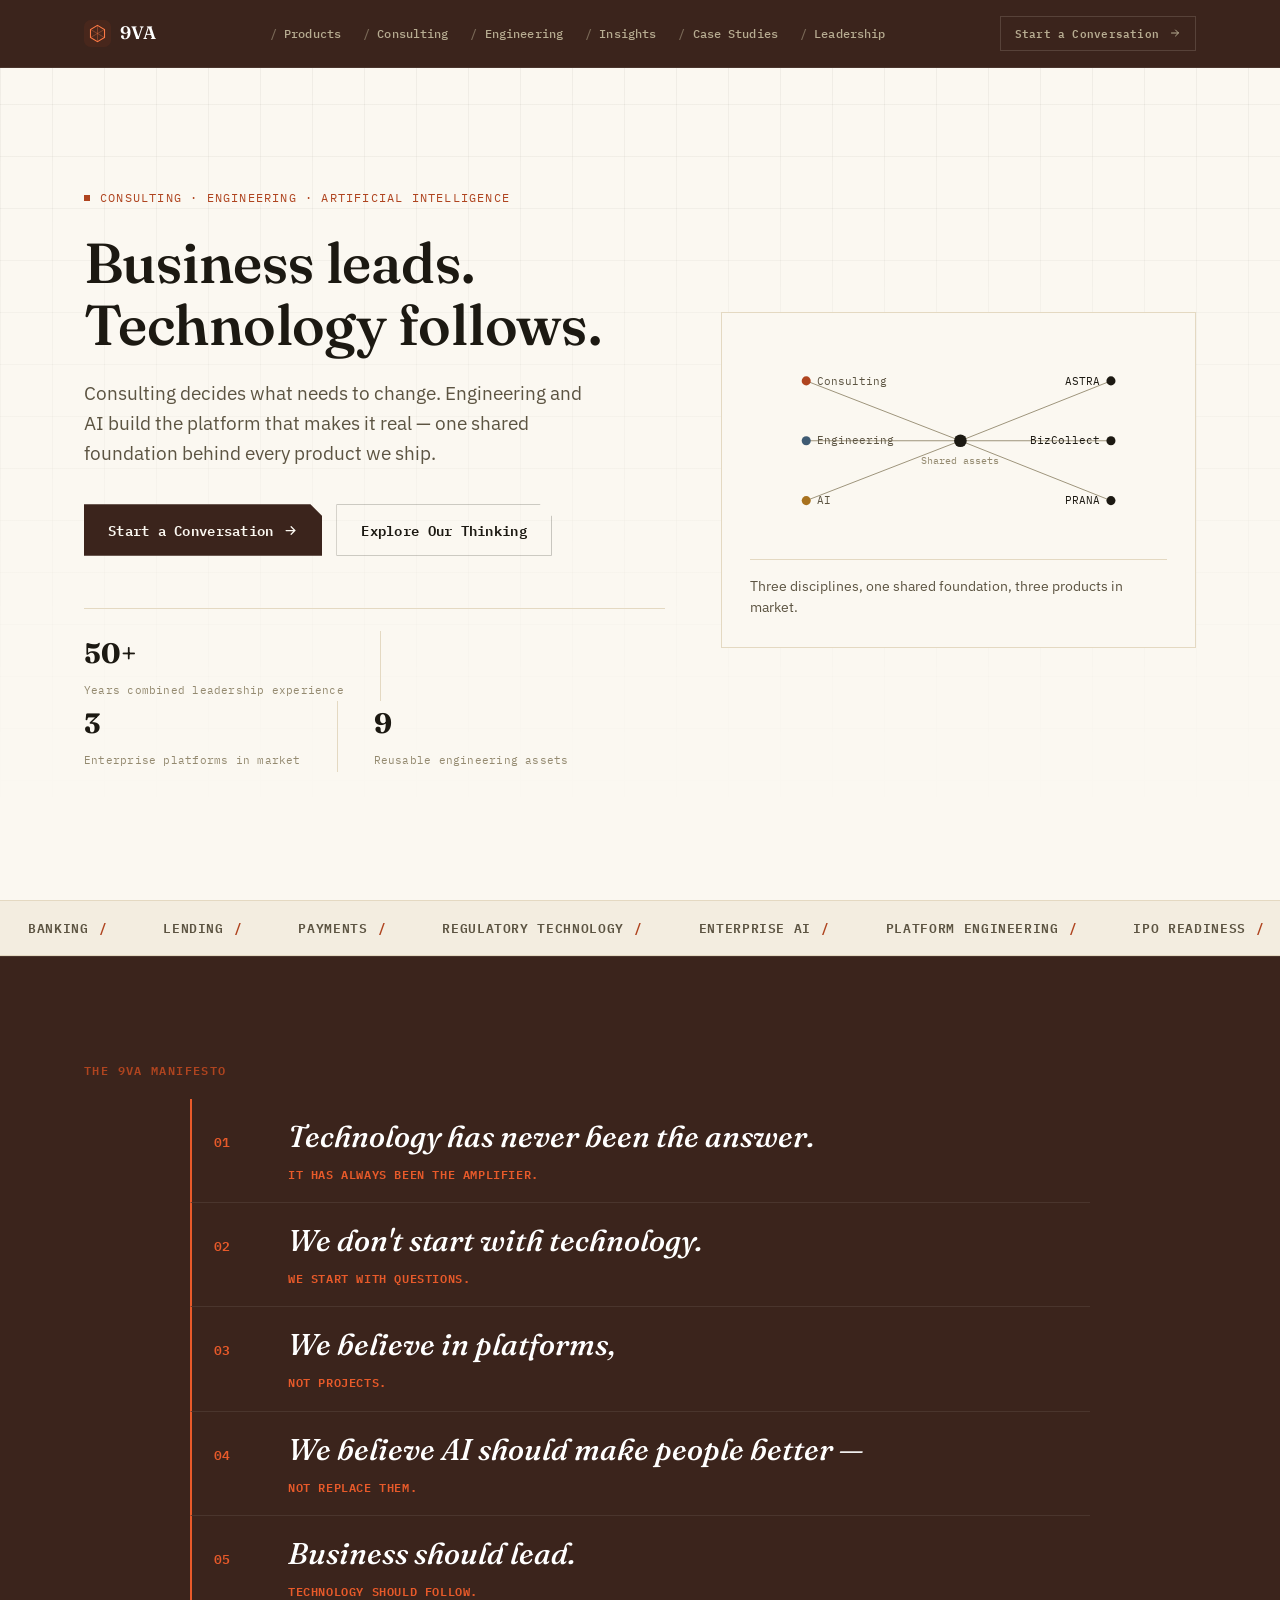
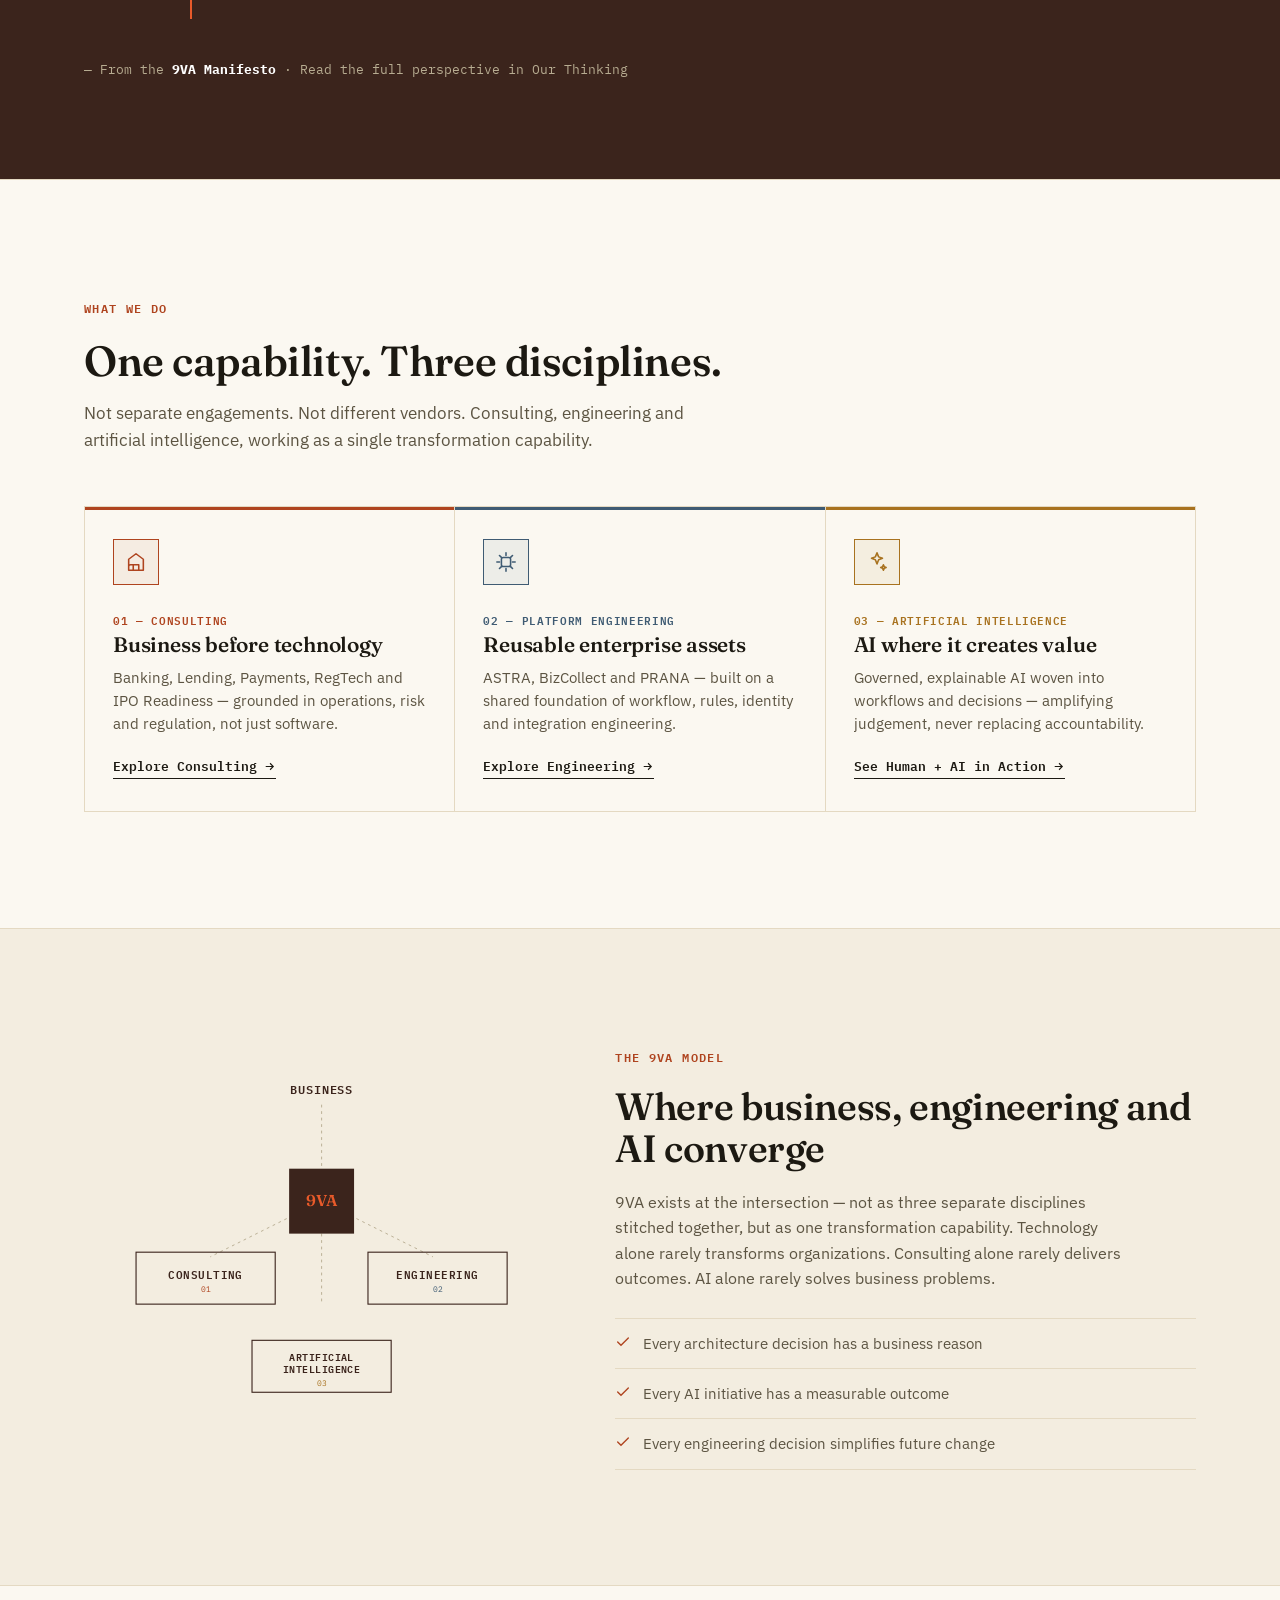
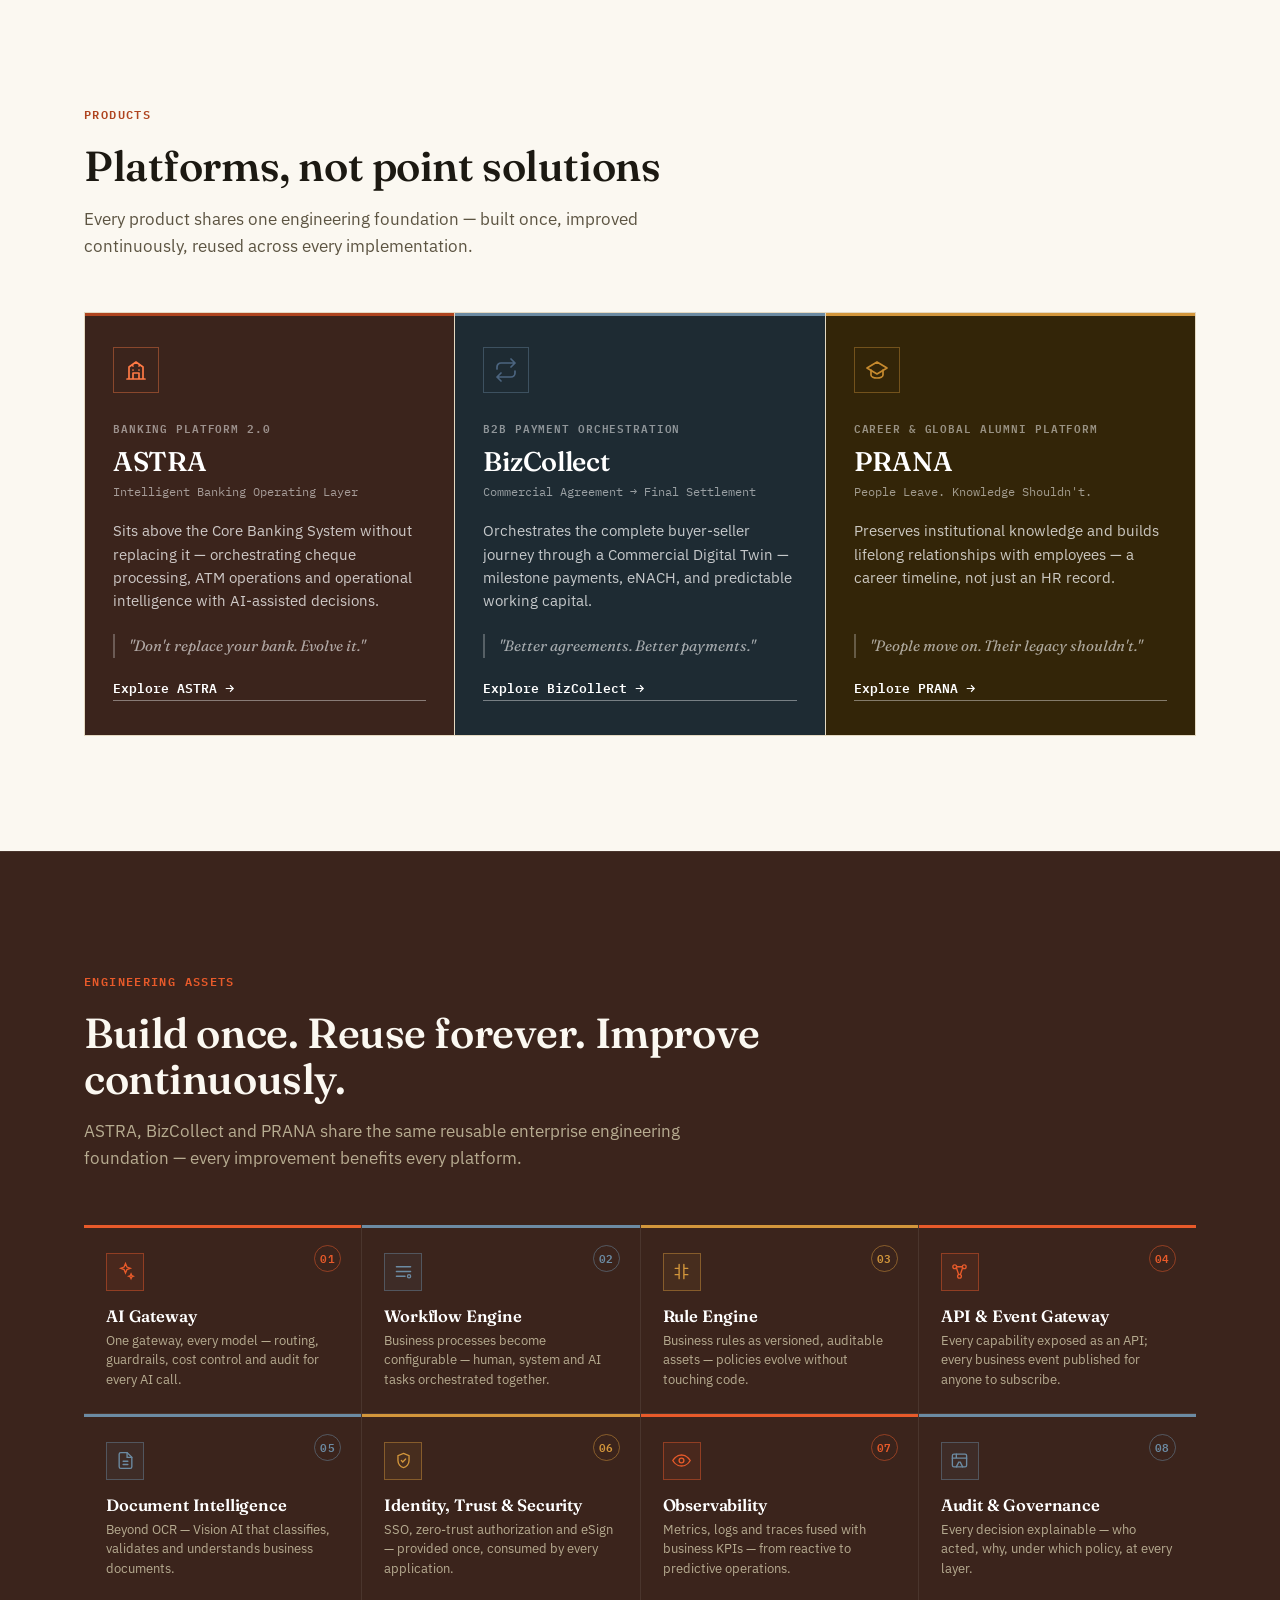
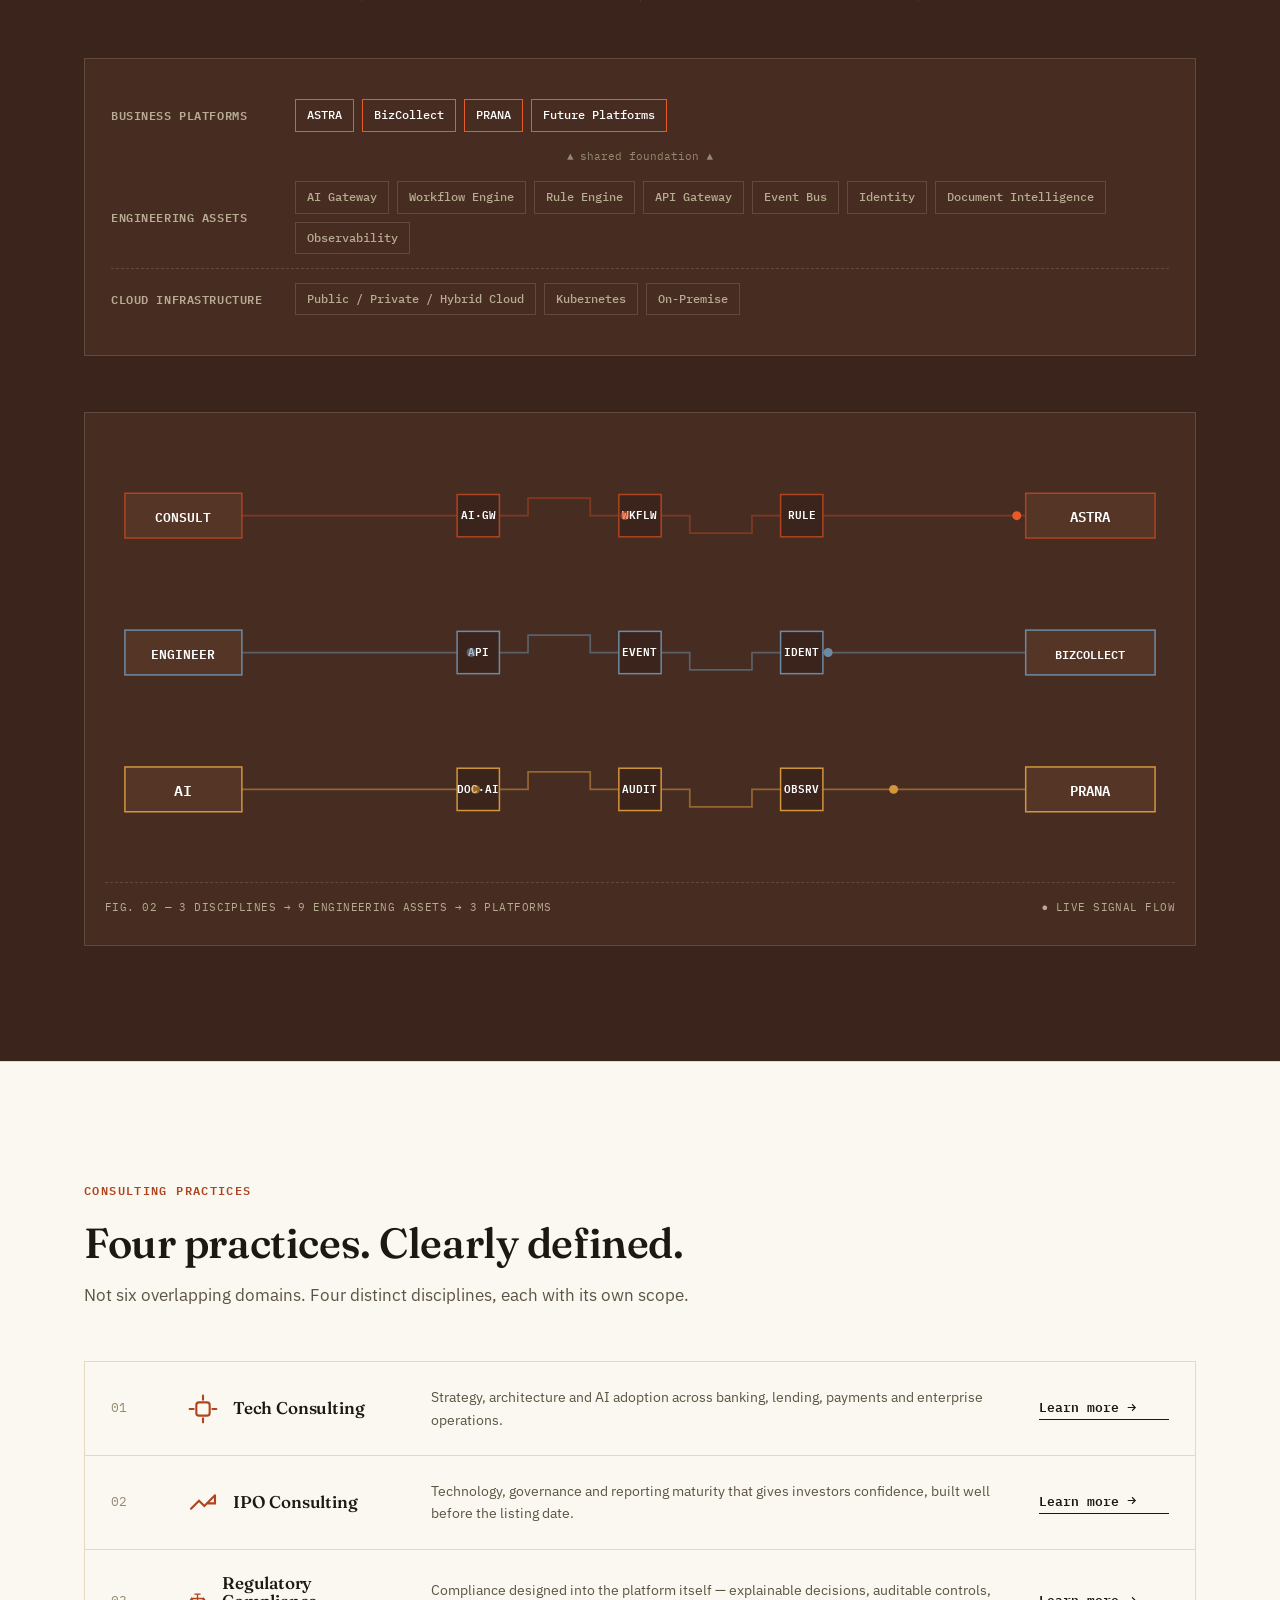
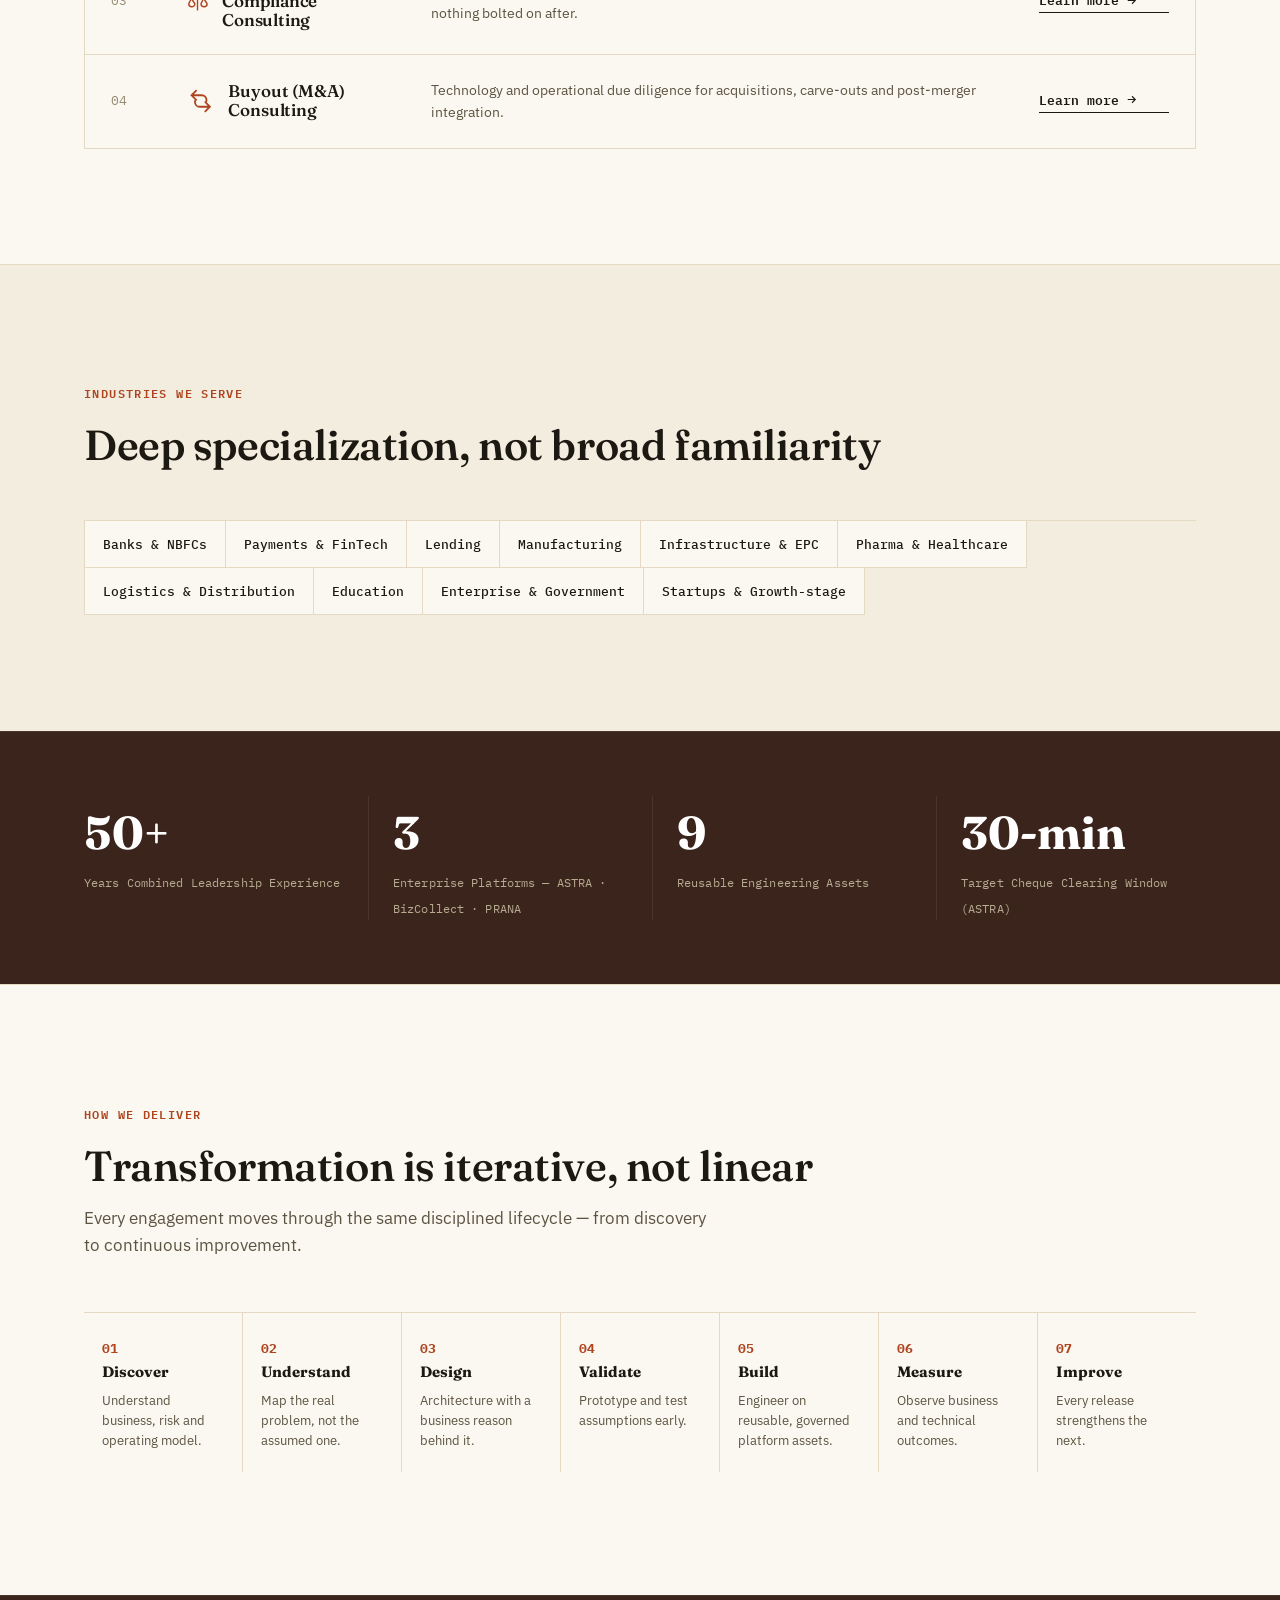
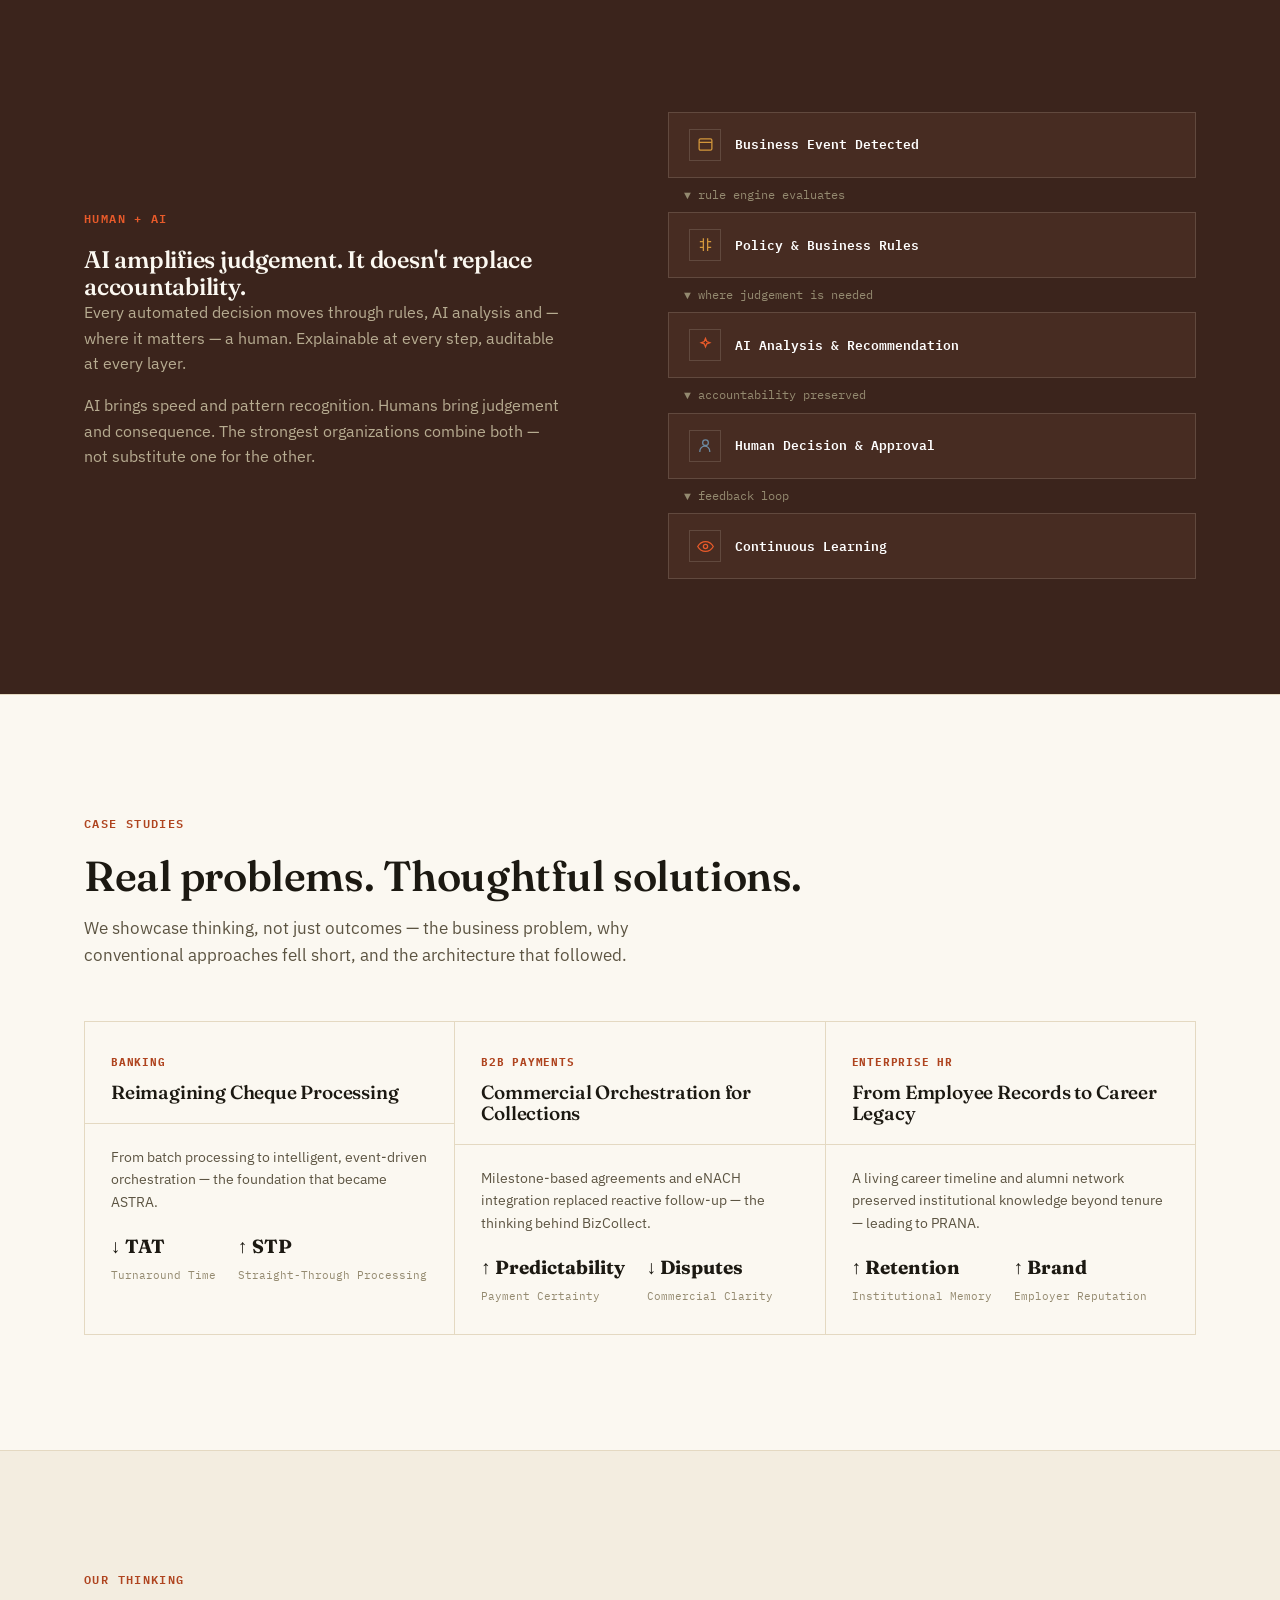
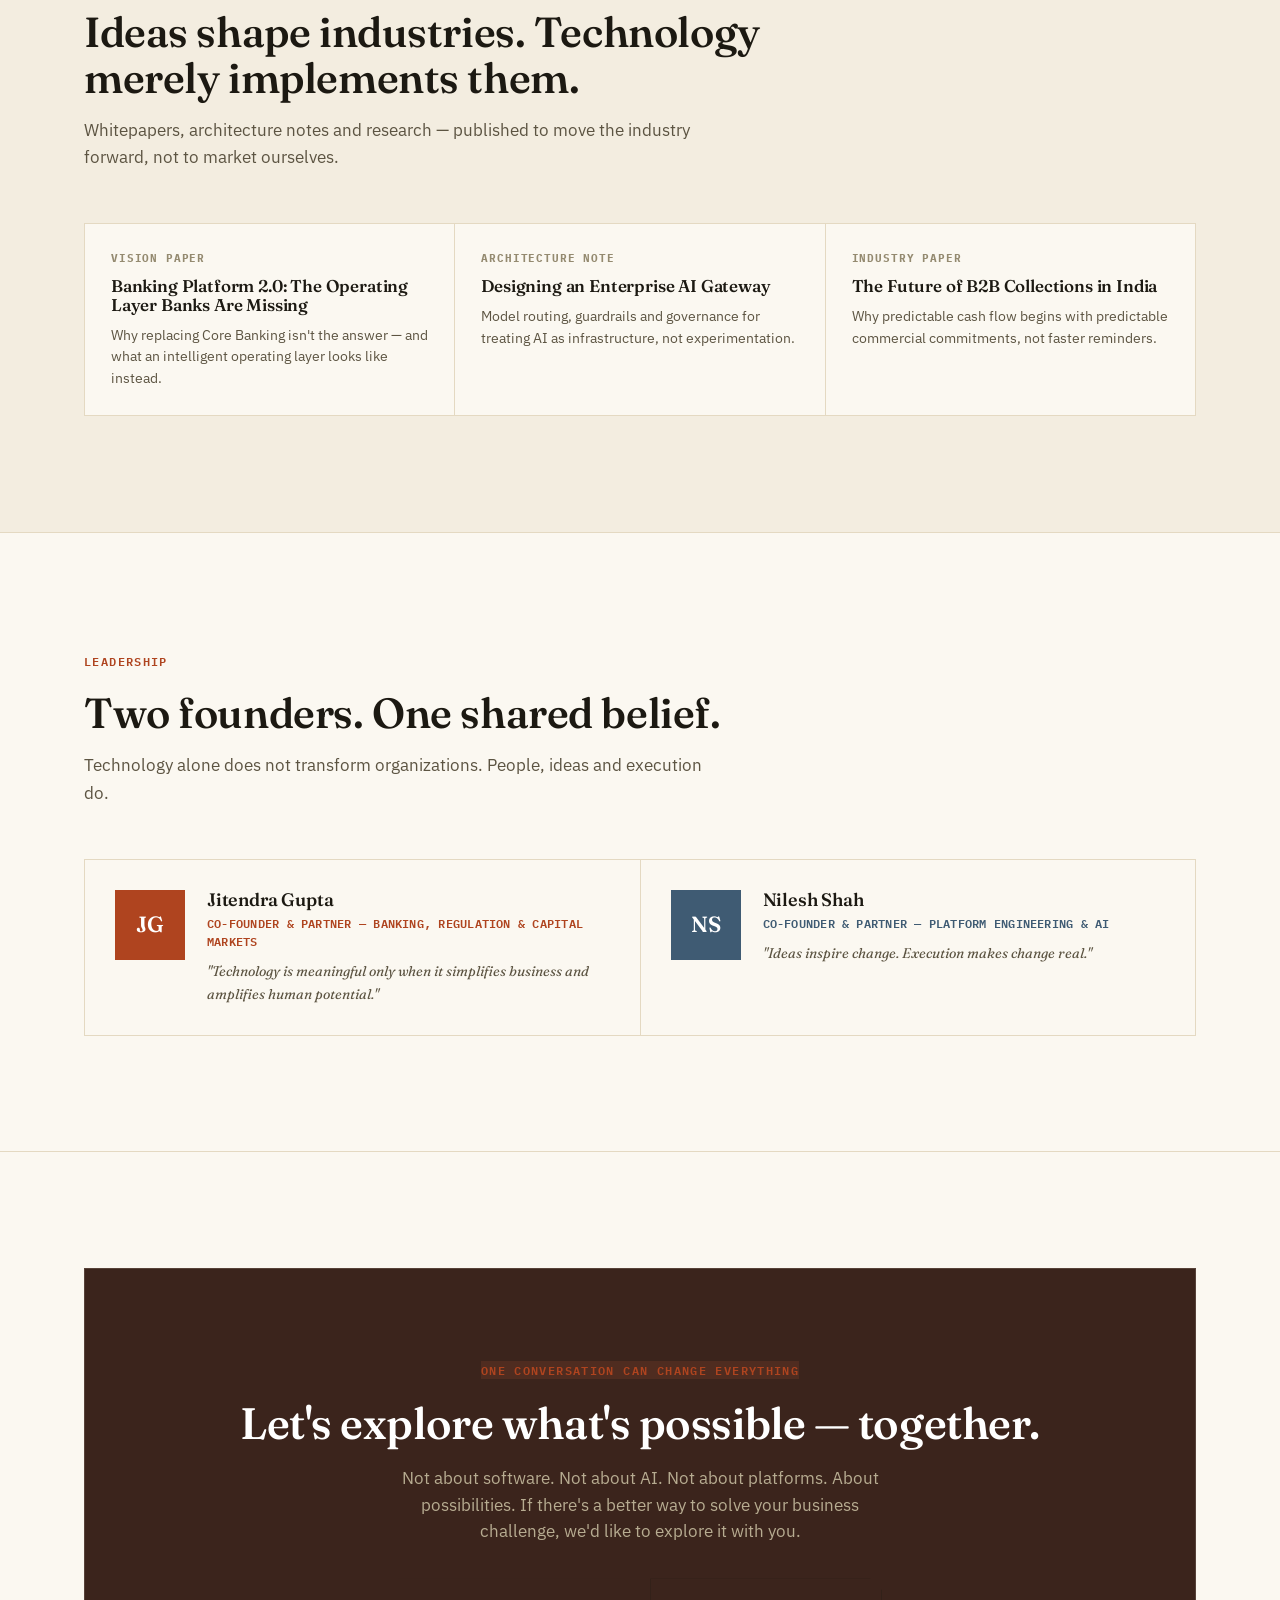
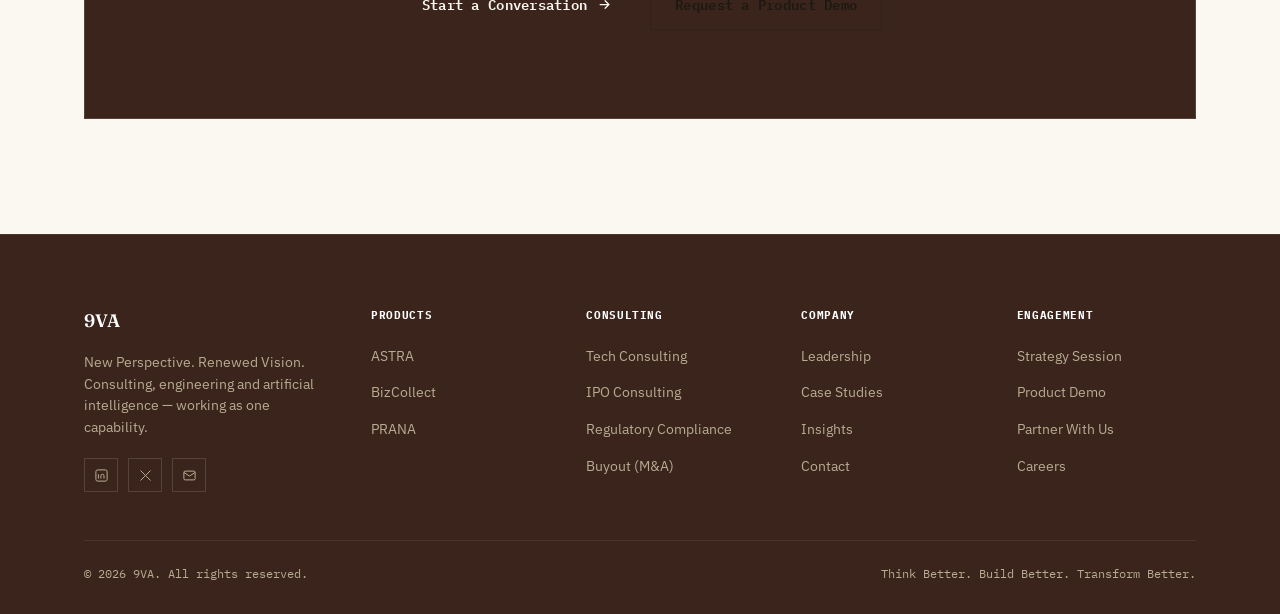
==== commit 9aad5c7d: "Sharpen consulting practices, natural-flow hero, and design polish - Consulting page restructured in" ====
--- a/index.html
+++ b/index.html
@@ -65,12 +65,8 @@
   <div class="container">
     <div class="hero-copy">
       <div class="hero-kicker"><span class="dot"></span> Consulting · Engineering · Artificial Intelligence</div>
-      <h1>
-        <span class="strike">Consulting is dead.</span><br>
-        Software is a commodity.<br>
-        <span class="grad">AI changes everything.</span>
-      </h1>
-      <p class="lead">What if you didn't have to choose between consulting, engineering and artificial intelligence — and had all three working together, as one capability?</p>
+      <h1>Business leads.<br>Technology follows.</h1>
+      <p class="lead">Consulting decides what needs to change. Engineering and AI build the platform that makes it real — one shared foundation behind every product we ship.</p>
       <div class="hero-ctas">
         <a href="contact.html" class="btn btn-primary">Start a Conversation
           <svg viewBox="0 0 24 24" fill="none" stroke="currentColor" stroke-width="2" stroke-linecap="round"><path d="M5 12h14M13 6l6 6-6 6"/></svg>
@@ -84,22 +80,30 @@
       </div>
     </div>
     <div class="hero-visual">
-      <div class="spec-plate">
-        <div class="sp-head">
-          <div class="sp-eyebrow">System Specification</div>
-          <div class="sp-title">9VA&#8209;01</div>
-        </div>
-        <div class="sp-rows">
-          <div class="sp-row"><span>Disciplines</span><span>03 — Consulting / Engineering / AI</span></div>
-          <div class="sp-row"><span>Engineering Assets</span><span>09, Shared Across Platforms</span></div>
-          <div class="sp-row"><span>Platforms Live</span><span>ASTRA · BizCollect · PRANA</span></div>
-          <div class="sp-row"><span>Design Principle</span><span>Business Leads, Technology Follows</span></div>
-          <div class="sp-row"><span>Founded On</span><span>Consulting + Engineering + AI</span></div>
-        </div>
-        <div class="sp-foot">
-          <div class="sp-status"><span class="sp-dot"></span>Operational</div>
-          <div class="sp-fig">FIG. 01</div>
-        </div>
+      <div class="hero-diagram-card reveal">
+        <svg viewBox="0 0 460 220" fill="none">
+          <path class="draw-path" d="M62 44 L232 110" stroke="#948A70" stroke-width="1"/>
+          <path class="draw-path" d="M62 110 L232 110" stroke="#948A70" stroke-width="1"/>
+          <path class="draw-path" d="M62 176 L232 110" stroke="#948A70" stroke-width="1"/>
+          <path class="draw-path" d="M232 110 L398 44" stroke="#948A70" stroke-width="1"/>
+          <path class="draw-path" d="M232 110 L398 110" stroke="#948A70" stroke-width="1"/>
+          <path class="draw-path" d="M232 110 L398 176" stroke="#948A70" stroke-width="1"/>
+          <circle cx="62" cy="44" r="5" fill="#AF441F"/>
+          <text x="74" y="48" font-family="IBM Plex Mono" font-size="12" fill="#5C5442">Consulting</text>
+          <circle cx="62" cy="110" r="5" fill="#3F5B73"/>
+          <text x="74" y="114" font-family="IBM Plex Mono" font-size="12" fill="#5C5442">Engineering</text>
+          <circle cx="62" cy="176" r="5" fill="#A8721F"/>
+          <text x="74" y="180" font-family="IBM Plex Mono" font-size="12" fill="#5C5442">AI</text>
+          <circle cx="232" cy="110" r="7" fill="#1C1912"/>
+          <text x="232" y="136" text-anchor="middle" font-family="IBM Plex Mono" font-size="11" fill="#948A70">Shared assets</text>
+          <circle cx="398" cy="44" r="5" fill="#1C1912"/>
+          <text x="386" y="48" text-anchor="end" font-family="IBM Plex Mono" font-size="12" fill="#1C1912">ASTRA</text>
+          <circle cx="398" cy="110" r="5" fill="#1C1912"/>
+          <text x="386" y="114" text-anchor="end" font-family="IBM Plex Mono" font-size="12" fill="#1C1912">BizCollect</text>
+          <circle cx="398" cy="176" r="5" fill="#1C1912"/>
+          <text x="386" y="180" text-anchor="end" font-family="IBM Plex Mono" font-size="12" fill="#1C1912">PRANA</text>
+        </svg>
+        <p class="hero-diagram-caption">Three disciplines, one shared foundation, three products in market.</p>
       </div>
     </div>
   </div>
@@ -136,11 +140,11 @@
   <div class="container">
     <div class="eyebrow">The 9VA Manifesto</div>
     <div class="manifesto-lines">
-      <p class="manifesto-line"><span class="ml-num">§01</span><span class="ml-text"><span class="ml-statement">Technology has never been the answer.</span><span class="ml-annotation">It has always been the amplifier.</span></span></p>
-      <p class="manifesto-line"><span class="ml-num">§02</span><span class="ml-text"><span class="ml-statement">We don't start with technology.</span><span class="ml-annotation">We start with questions.</span></span></p>
-      <p class="manifesto-line"><span class="ml-num">§03</span><span class="ml-text"><span class="ml-statement">We believe in platforms,</span><span class="ml-annotation">not projects.</span></span></p>
-      <p class="manifesto-line"><span class="ml-num">§04</span><span class="ml-text"><span class="ml-statement">We believe AI should make people better —</span><span class="ml-annotation">not replace them.</span></span></p>
-      <p class="manifesto-line"><span class="ml-num">§05</span><span class="ml-text"><span class="ml-statement">Business should lead.</span><span class="ml-annotation">Technology should follow.</span></span></p>
+      <p class="manifesto-line"><span class="ml-num">01</span><span class="ml-text"><span class="ml-statement">Technology has never been the answer.</span><span class="ml-annotation">It has always been the amplifier.</span></span></p>
+      <p class="manifesto-line"><span class="ml-num">02</span><span class="ml-text"><span class="ml-statement">We don't start with technology.</span><span class="ml-annotation">We start with questions.</span></span></p>
+      <p class="manifesto-line"><span class="ml-num">03</span><span class="ml-text"><span class="ml-statement">We believe in platforms,</span><span class="ml-annotation">not projects.</span></span></p>
+      <p class="manifesto-line"><span class="ml-num">04</span><span class="ml-text"><span class="ml-statement">We believe AI should make people better —</span><span class="ml-annotation">not replace them.</span></span></p>
+      <p class="manifesto-line"><span class="ml-num">05</span><span class="ml-text"><span class="ml-statement">Business should lead.</span><span class="ml-annotation">Technology should follow.</span></span></p>
     </div>
     <p class="manifesto-final">— From the <b>9VA Manifesto</b> · Read the full perspective in Our Thinking</p>
   </div>
@@ -200,14 +204,14 @@
         <text x="240" y="155" text-anchor="middle" font-family="Fraunces" font-size="17" font-weight="600" fill="#E85A2A">9VA</text>
         <rect x="40" y="205" width="150" height="56" fill="none" stroke="#3B241C" stroke-width="1.2"/>
         <text x="115" y="234" text-anchor="middle" font-family="IBM Plex Mono" font-size="11.5" font-weight="600" letter-spacing=".5" fill="#3B241C">CONSULTING</text>
-        <text x="115" y="248" text-anchor="middle" font-family="IBM Plex Mono" font-size="9" fill="#AF441F">§01</text>
+        <text x="115" y="248" text-anchor="middle" font-family="IBM Plex Mono" font-size="9" fill="#AF441F">01</text>
         <rect x="290" y="205" width="150" height="56" fill="none" stroke="#3B241C" stroke-width="1.2"/>
         <text x="365" y="234" text-anchor="middle" font-family="IBM Plex Mono" font-size="11.5" font-weight="600" letter-spacing=".5" fill="#3B241C">ENGINEERING</text>
-        <text x="365" y="248" text-anchor="middle" font-family="IBM Plex Mono" font-size="9" fill="#3F5B73">§02</text>
+        <text x="365" y="248" text-anchor="middle" font-family="IBM Plex Mono" font-size="9" fill="#3F5B73">02</text>
         <rect x="165" y="300" width="150" height="56" fill="none" stroke="#3B241C" stroke-width="1.2"/>
         <text x="240" y="322" text-anchor="middle" font-family="IBM Plex Mono" font-size="10.5" font-weight="600" letter-spacing=".5" fill="#3B241C">ARTIFICIAL</text>
         <text x="240" y="335" text-anchor="middle" font-family="IBM Plex Mono" font-size="10.5" font-weight="600" letter-spacing=".5" fill="#3B241C">INTELLIGENCE</text>
-        <text x="240" y="349" text-anchor="middle" font-family="IBM Plex Mono" font-size="9" fill="#A8721F">§03</text>
+        <text x="240" y="349" text-anchor="middle" font-family="IBM Plex Mono" font-size="9" fill="#A8721F">03</text>
       </svg>
     </div>
     <div class="model-copy reveal">
@@ -280,7 +284,7 @@
 <section class="section section-dark" id="engineering">
   <div class="container">
     <div class="section-head reveal">
-      <div class="eyebrow">️ Engineering Assets</div>
+      <div class="eyebrow">Engineering Assets</div>
       <h2>Build once. Reuse forever. Improve continuously.</h2>
       <p>ASTRA, BizCollect and PRANA share the same reusable enterprise engineering foundation — every improvement benefits every platform.</p>
     </div>
@@ -421,63 +425,45 @@
 <section class="section" id="consulting">
   <div class="container">
     <div class="section-head reveal">
-      <div class="eyebrow">️ Consulting Practices</div>
-      <h2>Business first. Technology next.</h2>
-      <p>We organize consulting around business capabilities, not technology stacks.</p>
+      <div class="eyebrow">Consulting Practices</div>
+      <h2>Four practices. Clearly defined.</h2>
+      <p>Not six overlapping domains. Four distinct disciplines, each with its own scope.</p>
     </div>
     <div class="practice-list">
       <div class="practice-row reveal">
         <span class="practice-num">01</span>
         <div style="display:flex;align-items:center;gap:14px">
-          <span class="practice-icon"><svg viewBox="0 0 24 24" fill="none" stroke="currentColor" stroke-width="1.6" stroke-linecap="round"><path d="M3 21h18M5 21V9l7-5 7 5v12M9 21v-6h6v6"/></svg></span>
-          <h4>Banking Transformation</h4>
-        </div>
-        <p>Modernizing operations, customer journeys and architecture without replacing decades of Core Banking investment.</p>
+          <span class="practice-icon"><svg viewBox="0 0 24 24" fill="none" stroke="currentColor" stroke-width="1.6" stroke-linecap="round"><rect x="7" y="7" width="10" height="10" rx="2"/><path d="M12 2v3M12 19v3M2 12h3M19 12h3"/></svg></span>
+          <h4>Tech Consulting</h4>
+        </div>
+        <p>Strategy, architecture and AI adoption across banking, lending, payments and enterprise operations.</p>
         <span class="practice-cta link-arrow">Learn more <svg viewBox="0 0 24 24" fill="none" stroke="currentColor" stroke-width="2"><path d="M5 12h14M13 6l6 6-6 6"/></svg></span>
       </div>
       <div class="practice-row reveal">
         <span class="practice-num">02</span>
         <div style="display:flex;align-items:center;gap:14px">
-          <span class="practice-icon"><svg viewBox="0 0 24 24" fill="none" stroke="currentColor" stroke-width="1.6" stroke-linecap="round"><path d="M12 2v20M17 5H9.5a3.5 3.5 0 000 7h5a3.5 3.5 0 010 7H6"/></svg></span>
-          <h4>Lending Transformation</h4>
-        </div>
-        <p>Intelligent lending ecosystems from onboarding and credit decisioning through servicing and collections.</p>
+          <span class="practice-icon"><svg viewBox="0 0 24 24" fill="none" stroke="currentColor" stroke-width="1.6" stroke-linecap="round"><path d="M3 17l6-6 4 4 8-8M21 7v6h-6"/></svg></span>
+          <h4>IPO Consulting</h4>
+        </div>
+        <p>Technology, governance and reporting maturity that gives investors confidence, built well before the listing date.</p>
         <span class="practice-cta link-arrow">Learn more <svg viewBox="0 0 24 24" fill="none" stroke="currentColor" stroke-width="2"><path d="M5 12h14M13 6l6 6-6 6"/></svg></span>
       </div>
       <div class="practice-row reveal">
         <span class="practice-num">03</span>
         <div style="display:flex;align-items:center;gap:14px">
-          <span class="practice-icon"><svg viewBox="0 0 24 24" fill="none" stroke="currentColor" stroke-width="1.6" stroke-linecap="round"><path d="M17 1l4 4-4 4M3 11V9a4 4 0 014-4h14M7 23l-4-4 4-4M21 13v2a4 4 0 01-4 4H3"/></svg></span>
-          <h4>Payments Transformation</h4>
-        </div>
-        <p>Building resilient, real-time payment ecosystems across UPI, Bharat Connect and B2B rails.</p>
+          <span class="practice-icon"><svg viewBox="0 0 24 24" fill="none" stroke="currentColor" stroke-width="1.6" stroke-linecap="round"><path d="M12 3v18M5 8l-3 6a3.5 3.5 0 007 0zM19 8l-3 6a3.5 3.5 0 007 0zM5 8h14M9 3h6"/></svg></span>
+          <h4>Regulatory Compliance Consulting</h4>
+        </div>
+        <p>Compliance designed into the platform itself — explainable decisions, auditable controls, nothing bolted on after.</p>
         <span class="practice-cta link-arrow">Learn more <svg viewBox="0 0 24 24" fill="none" stroke="currentColor" stroke-width="2"><path d="M5 12h14M13 6l6 6-6 6"/></svg></span>
       </div>
       <div class="practice-row reveal">
         <span class="practice-num">04</span>
         <div style="display:flex;align-items:center;gap:14px">
-          <span class="practice-icon"><svg viewBox="0 0 24 24" fill="none" stroke="currentColor" stroke-width="1.6" stroke-linecap="round"><path d="M12 2l1.8 4.4L18 8l-4.2 1.6L12 14l-1.8-4.4L6 8l4.2-1.6z"/></svg></span>
-          <h4>Enterprise AI</h4>
-        </div>
-        <p>AI strategy, governance and agentic architecture — helping organizations adopt AI responsibly.</p>
-        <span class="practice-cta link-arrow">Learn more <svg viewBox="0 0 24 24" fill="none" stroke="currentColor" stroke-width="2"><path d="M5 12h14M13 6l6 6-6 6"/></svg></span>
-      </div>
-      <div class="practice-row reveal">
-        <span class="practice-num">05</span>
-        <div style="display:flex;align-items:center;gap:14px">
-          <span class="practice-icon"><svg viewBox="0 0 24 24" fill="none" stroke="currentColor" stroke-width="1.6" stroke-linecap="round"><path d="M12 3v18M5 8l-3 6a3.5 3.5 0 007 0zM19 8l-3 6a3.5 3.5 0 007 0zM5 8h14M9 3h6"/></svg></span>
-          <h4>Regulatory Technology</h4>
-        </div>
-        <p>Converting regulatory obligations into programmable, continuously monitored business capabilities.</p>
-        <span class="practice-cta link-arrow">Learn more <svg viewBox="0 0 24 24" fill="none" stroke="currentColor" stroke-width="2"><path d="M5 12h14M13 6l6 6-6 6"/></svg></span>
-      </div>
-      <div class="practice-row reveal">
-        <span class="practice-num">06</span>
-        <div style="display:flex;align-items:center;gap:14px">
-          <span class="practice-icon"><svg viewBox="0 0 24 24" fill="none" stroke="currentColor" stroke-width="1.6" stroke-linecap="round"><path d="M3 17l6-6 4 4 8-8M21 7v6h-6"/></svg></span>
-          <h4>IPO Readiness &amp; Fund Raising</h4>
-        </div>
-        <p>Preparing technology, governance and operating model for investor confidence and public-market scrutiny.</p>
+          <span class="practice-icon"><svg viewBox="0 0 24 24" fill="none" stroke="currentColor" stroke-width="1.6" stroke-linecap="round"><path d="M8 3L4 7l4 4M4 7h9a4 4 0 014 4v1M16 21l4-4-4-4M20 17h-9a4 4 0 01-4-4v-1"/></svg></span>
+          <h4>Buyout (M&amp;A) Consulting</h4>
+        </div>
+        <p>Technology and operational due diligence for acquisitions, carve-outs and post-merger integration.</p>
         <span class="practice-cta link-arrow">Learn more <svg viewBox="0 0 24 24" fill="none" stroke="currentColor" stroke-width="2"><path d="M5 12h14M13 6l6 6-6 6"/></svg></span>
       </div>
     </div>
@@ -487,7 +473,7 @@
 <!-- ============ INDUSTRIES ============ -->
 <section class="section section-tint" id="industries">
   <div class="container">
-    <div class="section-head reveal">
+    <div class="section-head wide reveal">
       <div class="eyebrow">Industries We Serve</div>
       <h2>Deep specialization, not broad familiarity</h2>
     </div>
@@ -712,7 +698,7 @@
       </div>
       <div class="footer-col">
         <h5>Consulting</h5>
-        <ul><li><a href="consulting.html">Banking</a></li><li><a href="consulting.html">Lending</a></li><li><a href="consulting.html">Payments</a></li><li><a href="consulting.html">Enterprise AI</a></li></ul>
+        <ul><li><a href="consulting.html#tech">Tech Consulting</a></li><li><a href="consulting.html#ipo">IPO Consulting</a></li><li><a href="consulting.html#regulatory">Regulatory Compliance</a></li><li><a href="consulting.html#buyout">Buyout (M&amp;A)</a></li></ul>
       </div>
       <div class="footer-col">
         <h5>Company</h5>
--- a/assets/css/style.css
+++ b/assets/css/style.css
@@ -86,11 +86,12 @@
   padding:0 0 0 0;
   margin-bottom:20px;
 }
-.eyebrow::before{content:"§";font-weight:600;opacity:.6}
 .section-dark .eyebrow{color:var(--rust-2)}
 
 .section-head{max-width:760px;margin-bottom:52px}
 .section-head h2{font-size:clamp(27px,3.6vw,42px);margin-bottom:16px}
+.section-head.wide{max-width:1120px}
+@media (max-width:900px){.section-head.wide{max-width:760px}}
 .section-head p{font-size:17px;color:var(--text-2);max-width:640px}
 .section-dark .section-head p{color:var(--text-inverse-2)}
 .section-head.center{margin-left:auto;margin-right:auto;text-align:center}
@@ -185,9 +186,6 @@
 }
 .hero-kicker .dot{width:6px;height:6px;background:var(--rust);flex-shrink:0}
 .hero h1{font-size:clamp(34px,4.4vw,58px);margin-bottom:24px}
-.hero h1 .strike{position:relative;color:var(--text-3)}
-.hero h1 .strike::after{content:"";position:absolute;left:-2%;right:-2%;top:54%;height:1.5px;background:var(--rust);transform:rotate(-1.4deg)}
-.hero h1 .grad{color:var(--rust);font-style:italic}
 .hero p.lead{font-size:18.5px;color:var(--text-2);max-width:520px;margin-bottom:36px}
 .hero-ctas{display:flex;gap:14px;flex-wrap:wrap;margin-bottom:52px}
 .hero-stats{display:flex;gap:0;flex-wrap:wrap;border-top:1px solid var(--paper-3);padding-top:22px}
@@ -196,8 +194,11 @@
 .hero-stat b{display:block;font-family:'Fraunces',serif;font-size:28px;color:var(--text-1)}
 .hero-stat span{font-family:'IBM Plex Mono',monospace;font-size:11px;color:var(--text-3);letter-spacing:.02em}
 
-/* hero visual — a spec-plate, not a glowing orbit */
+/* hero visual — the model, drawn plainly */
 .hero-visual{position:relative;display:flex;align-items:center;justify-content:center}
+.hero-diagram-card{width:100%;border:1px solid var(--paper-3);background:var(--paper);padding:28px}
+.hero-diagram-card svg{width:100%;height:auto;display:block}
+.hero-diagram-caption{margin-top:18px;padding-top:16px;border-top:1px solid var(--paper-3);font-size:13.5px;color:var(--text-2)}
 .spec-plate{
   width:100%;max-width:400px;background:var(--ink);color:var(--paper);
   padding:0;position:relative;
@@ -662,7 +663,6 @@
 .leader-detail .credentials span b{color:var(--text-1);font-family:'Fraunces',serif;font-style:italic;font-weight:600;text-transform:none;letter-spacing:0;font-size:1.15em;margin-right:5px}
 .leader-detail p{color:var(--text-2);font-size:15.5px;margin-bottom:14px;max-width:700px}
 .think-badge{display:inline-flex;align-items:center;gap:7px;font-family:'IBM Plex Mono',monospace;font-size:11px;font-weight:700;letter-spacing:.08em;text-transform:uppercase;padding:7px 14px;margin:6px 0 4px}
-.think-badge::before{content:"§"}
 .think-badge.tb-rust{color:var(--rust);border:1px solid var(--rust)}
 .think-badge.tb-steel{color:var(--steel);border:1px solid var(--steel)}
 .spec-tags{display:flex;flex-wrap:wrap;gap:8px;margin-top:16px}
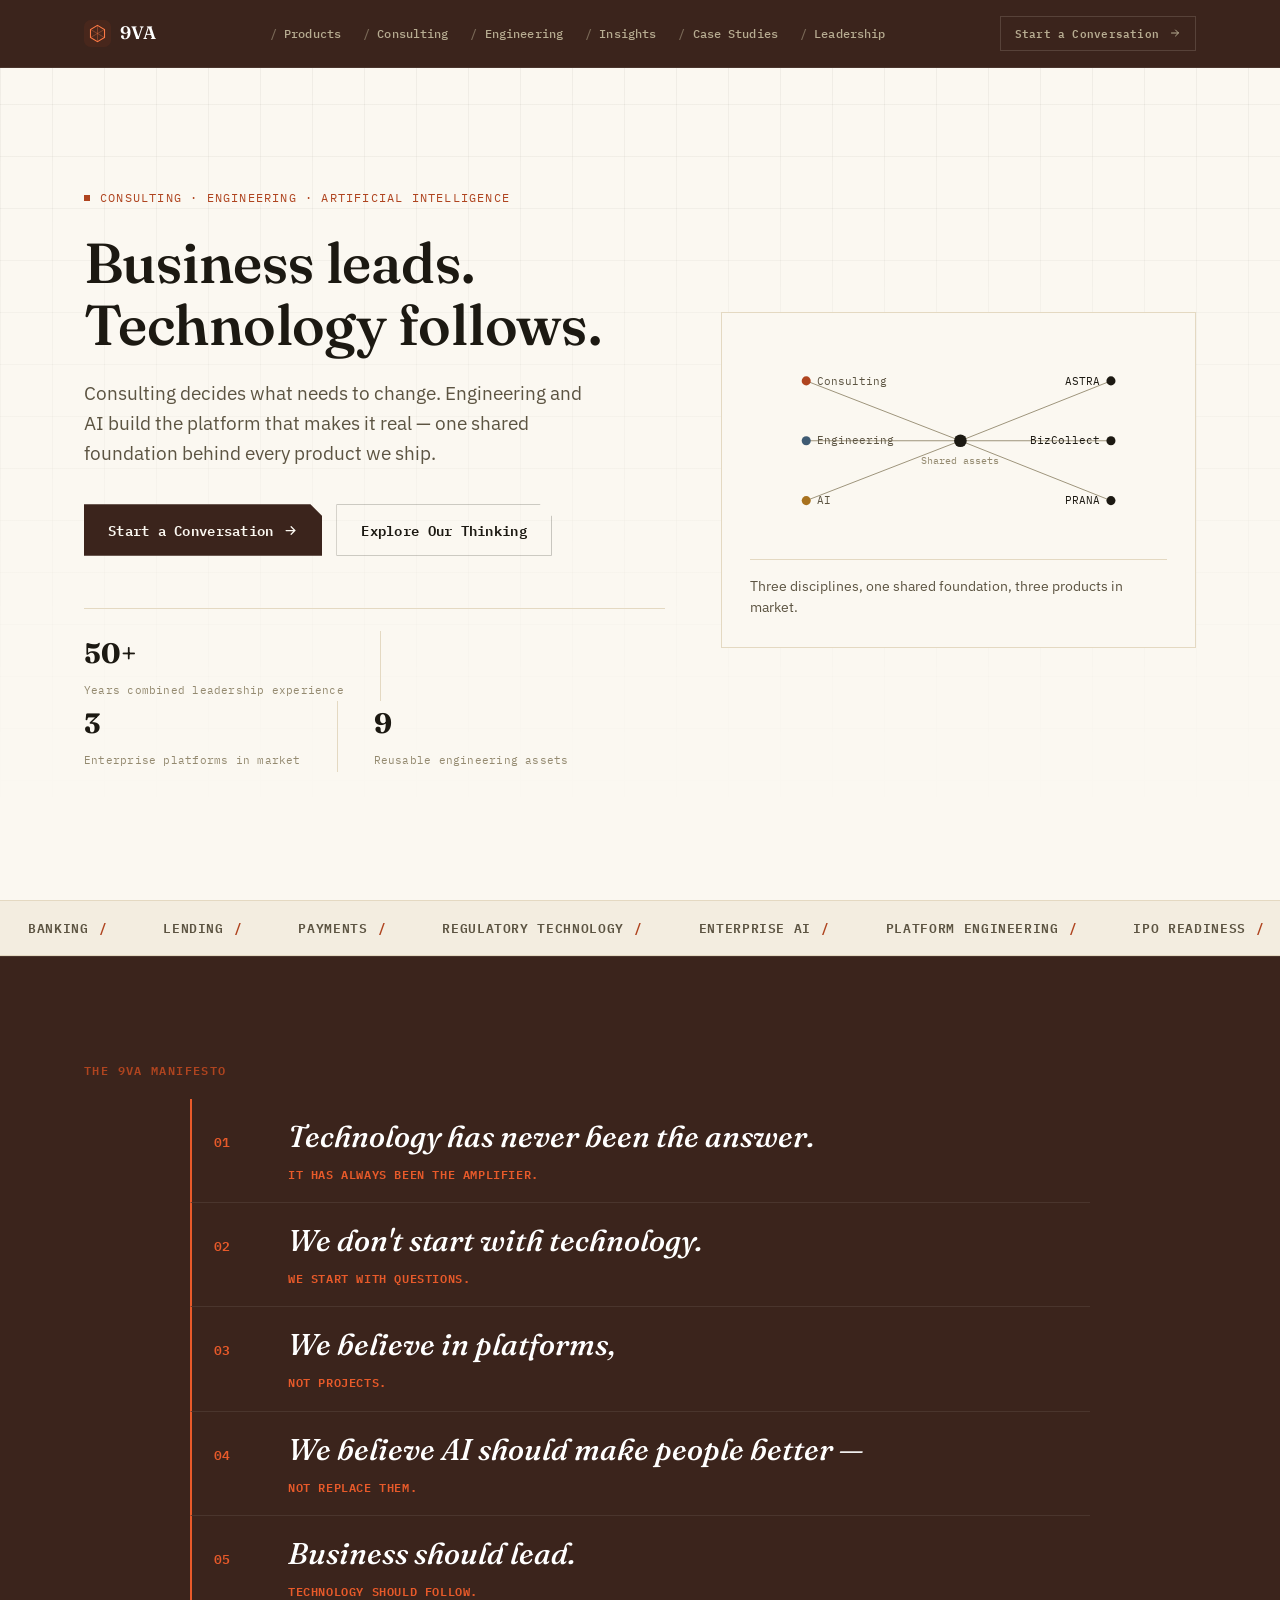
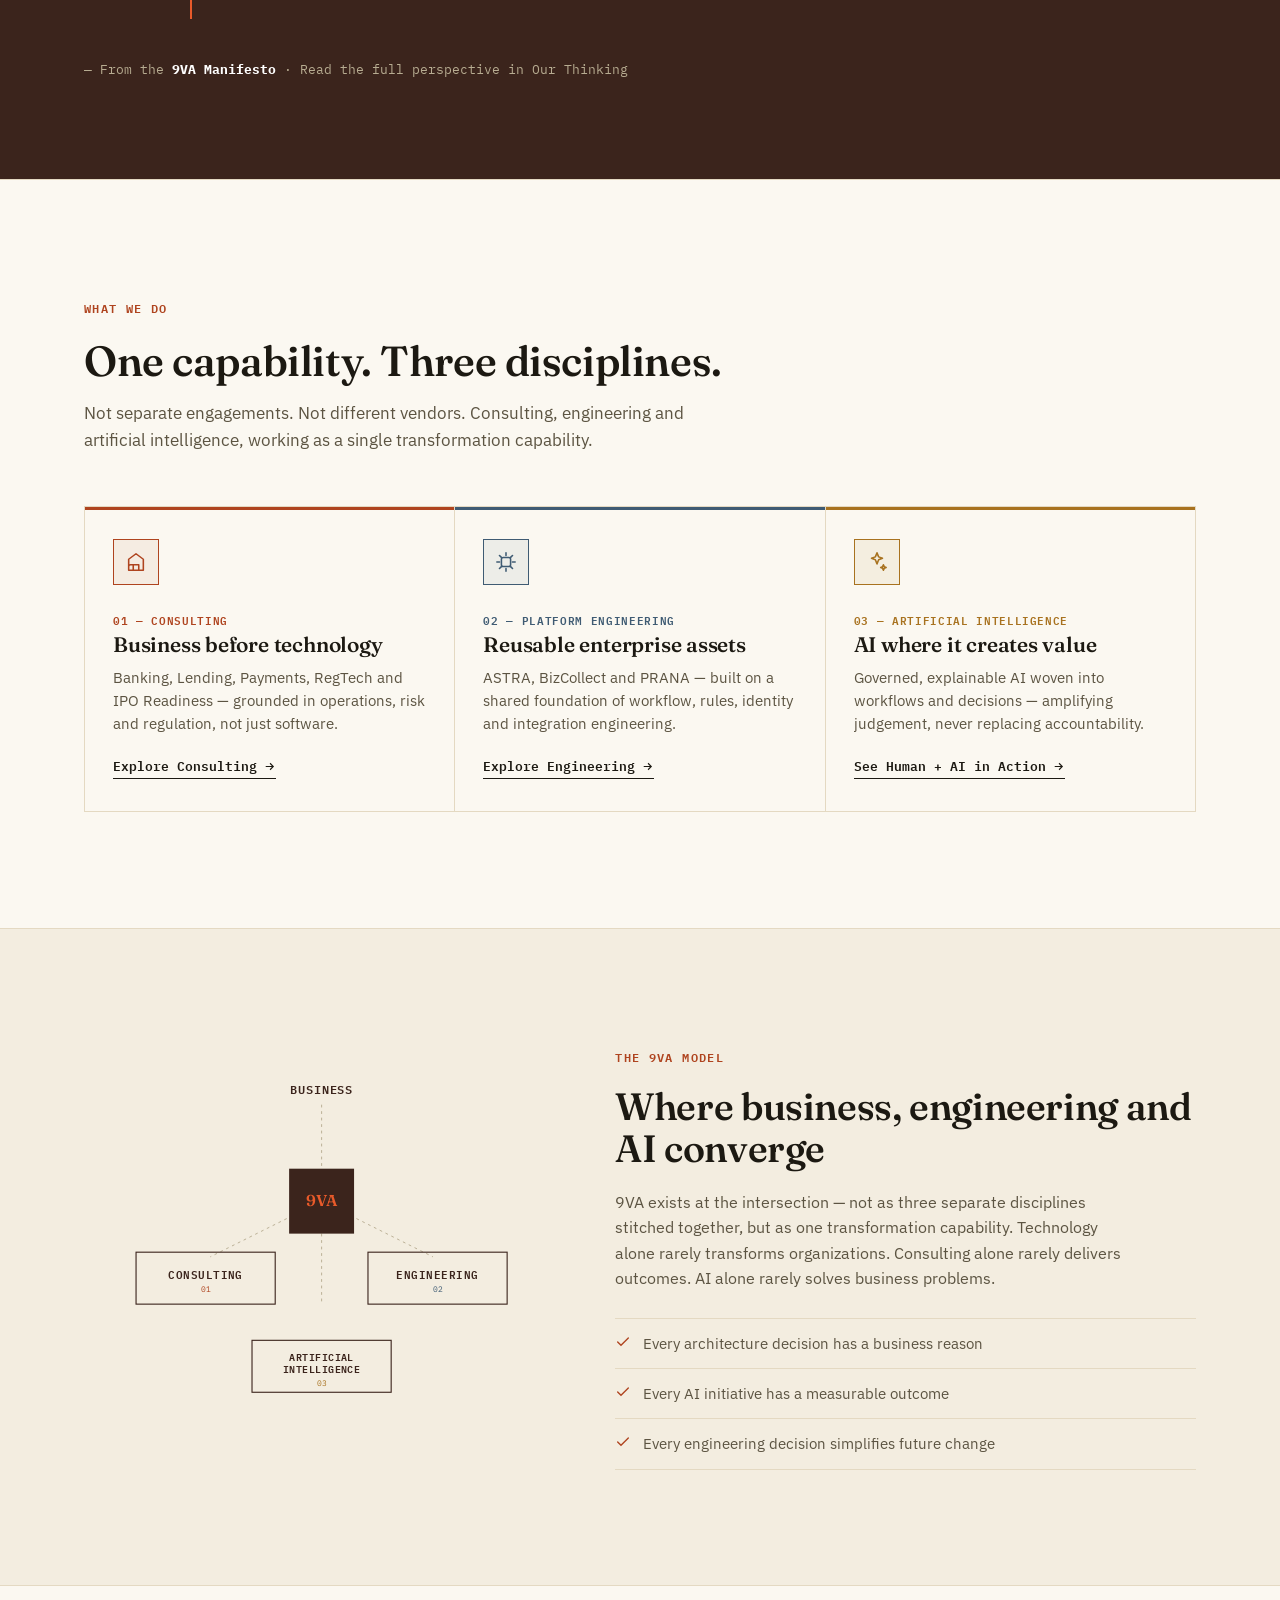
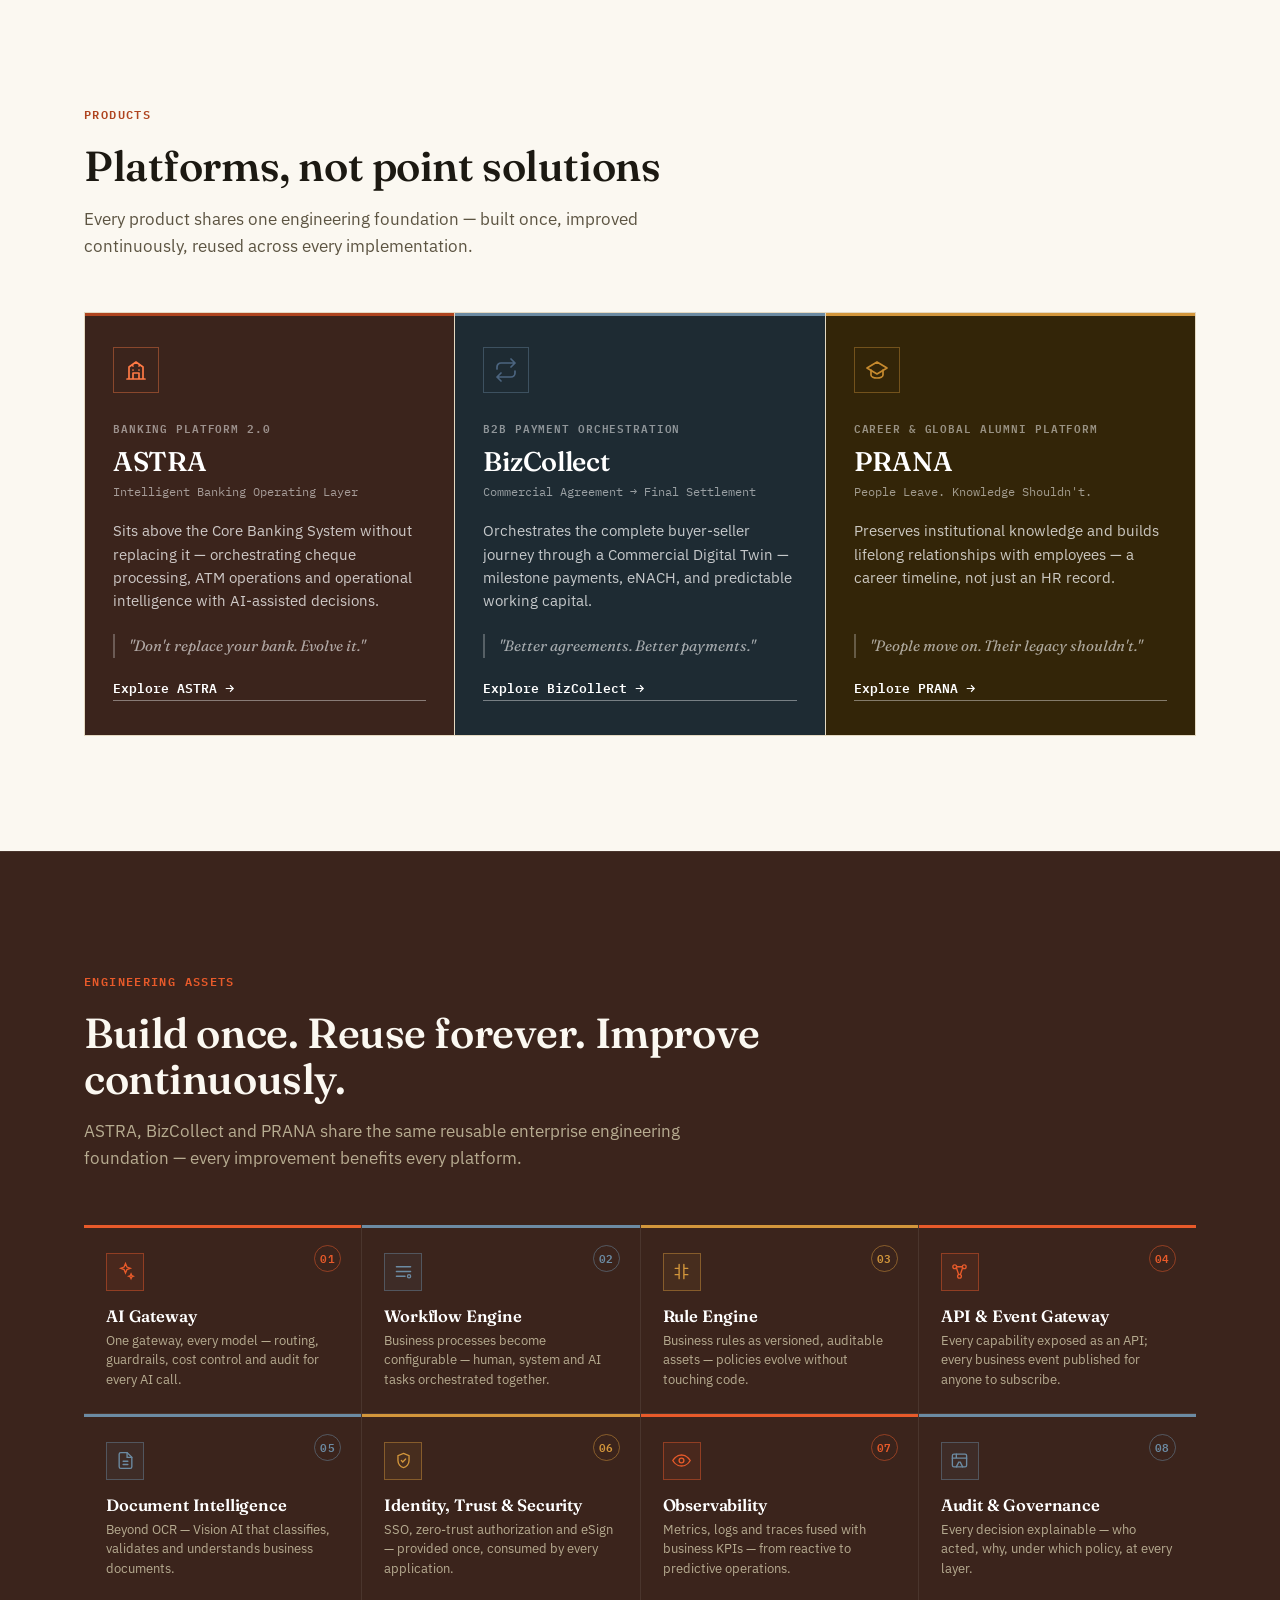
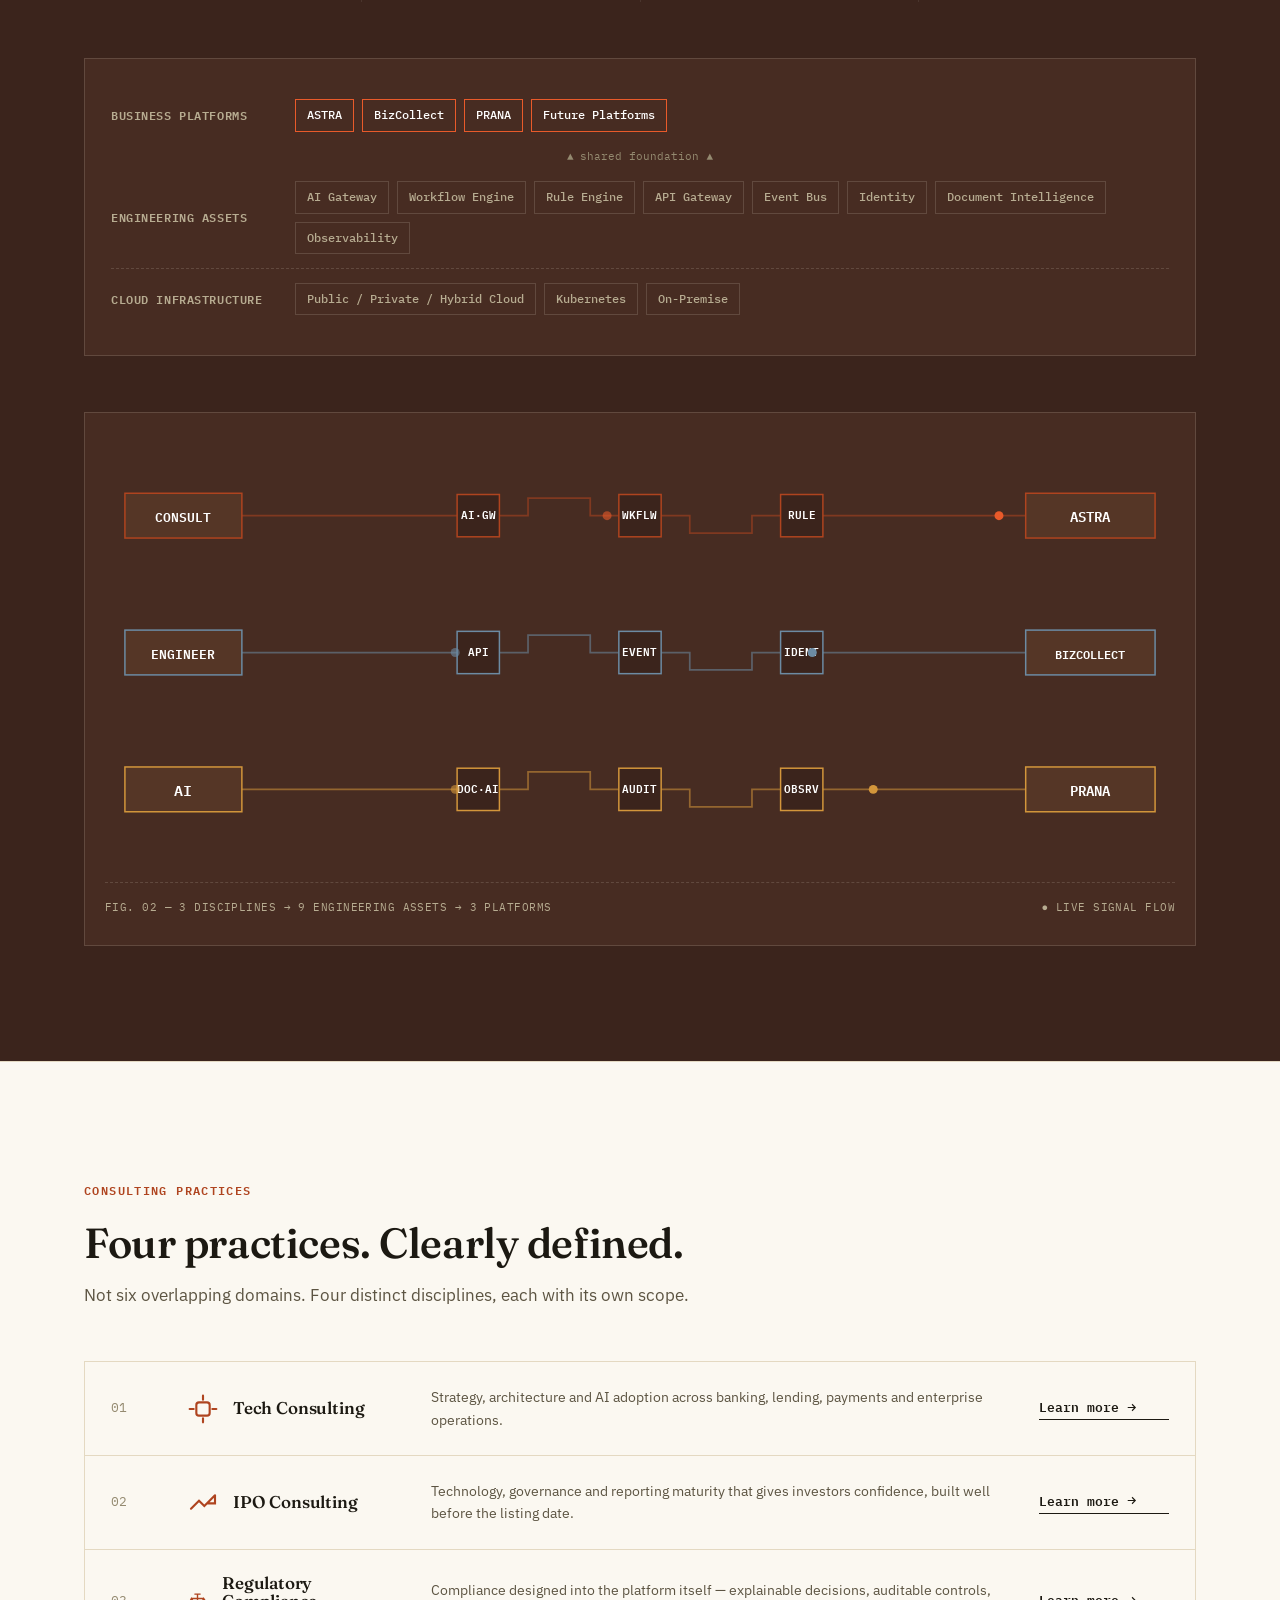
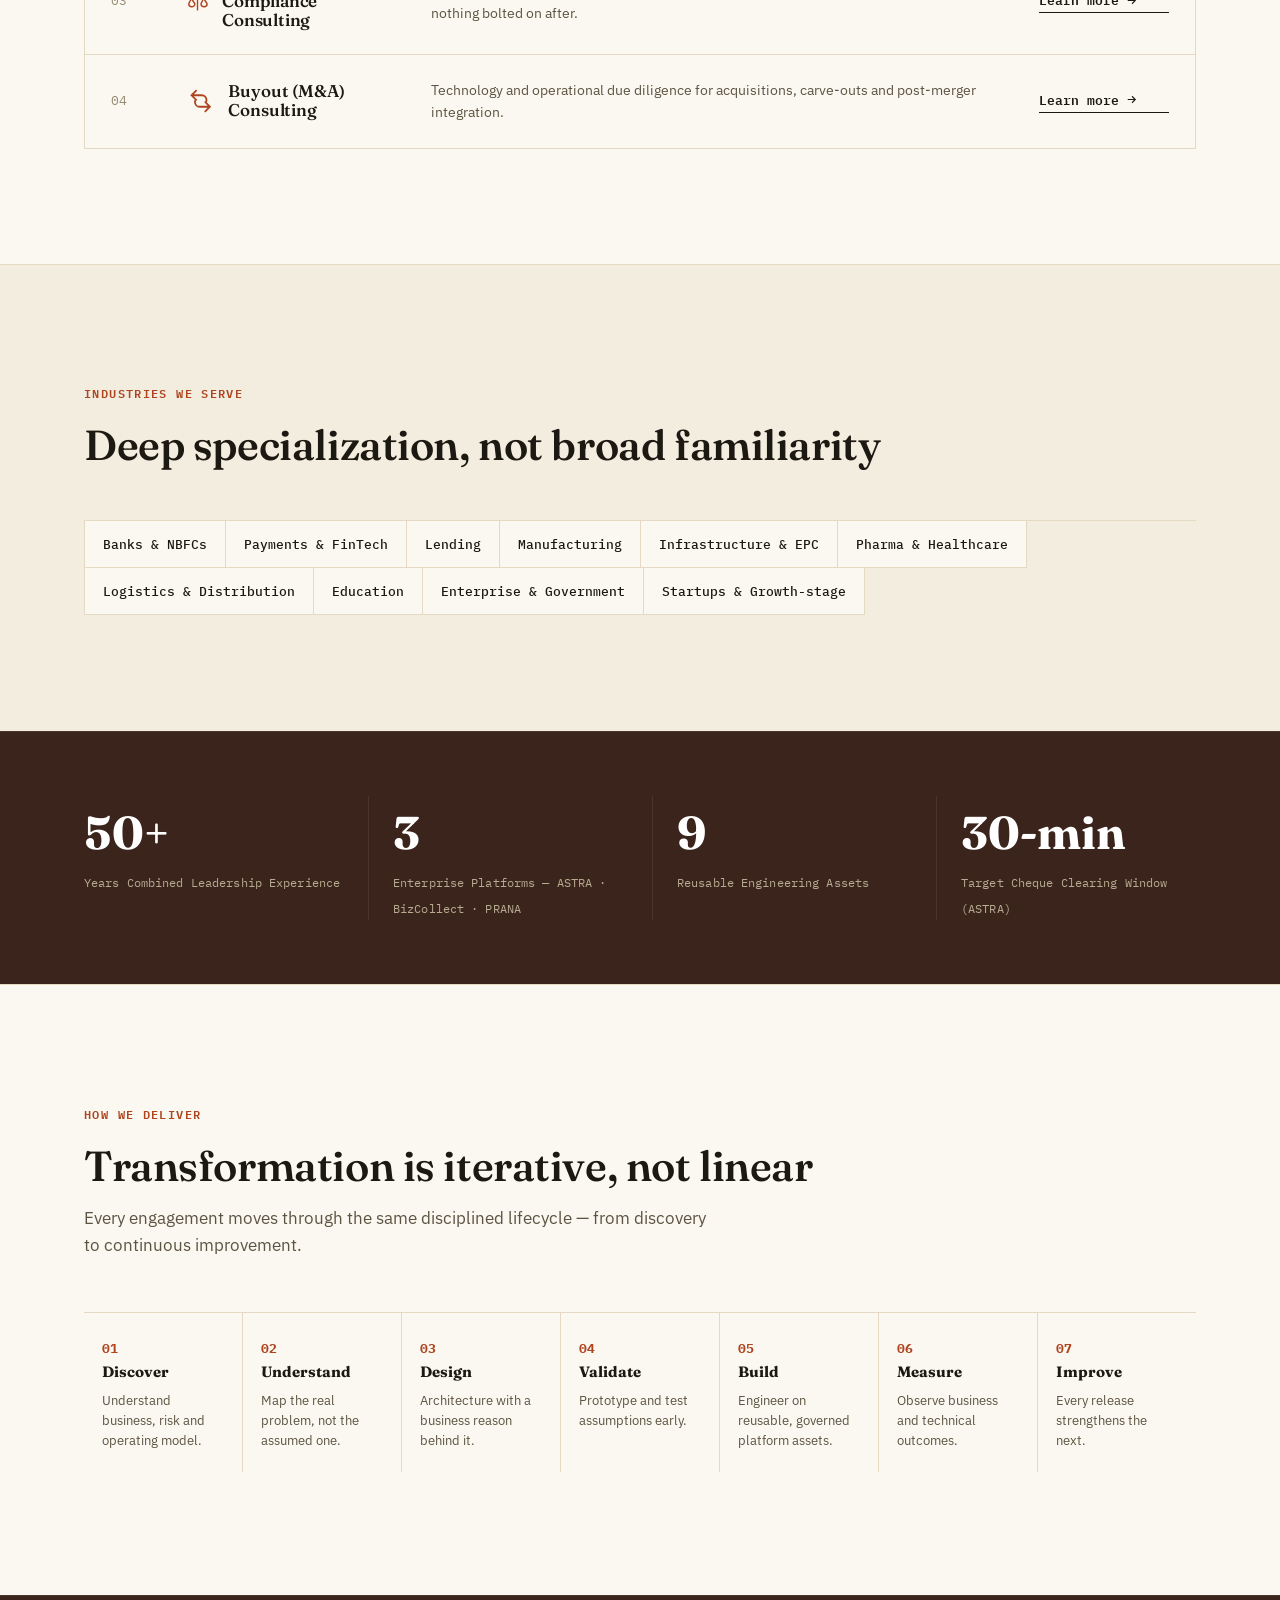
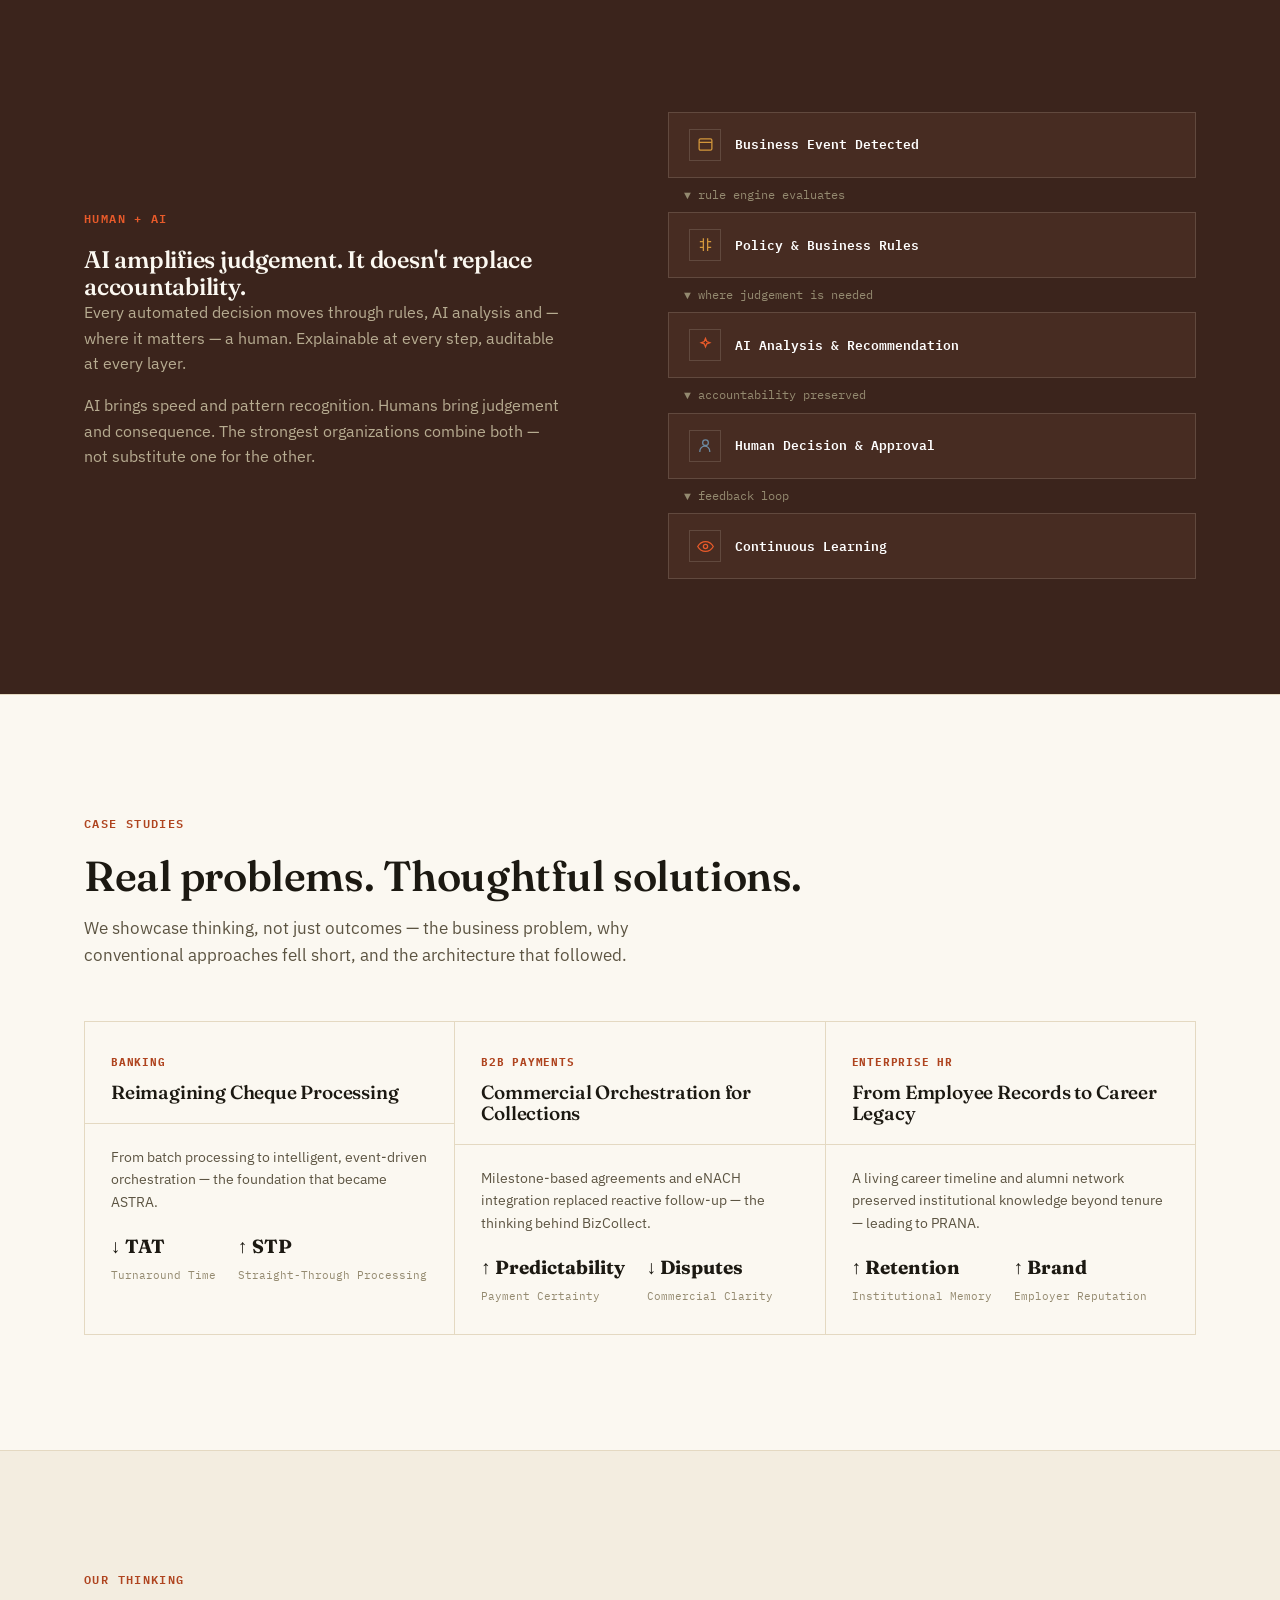
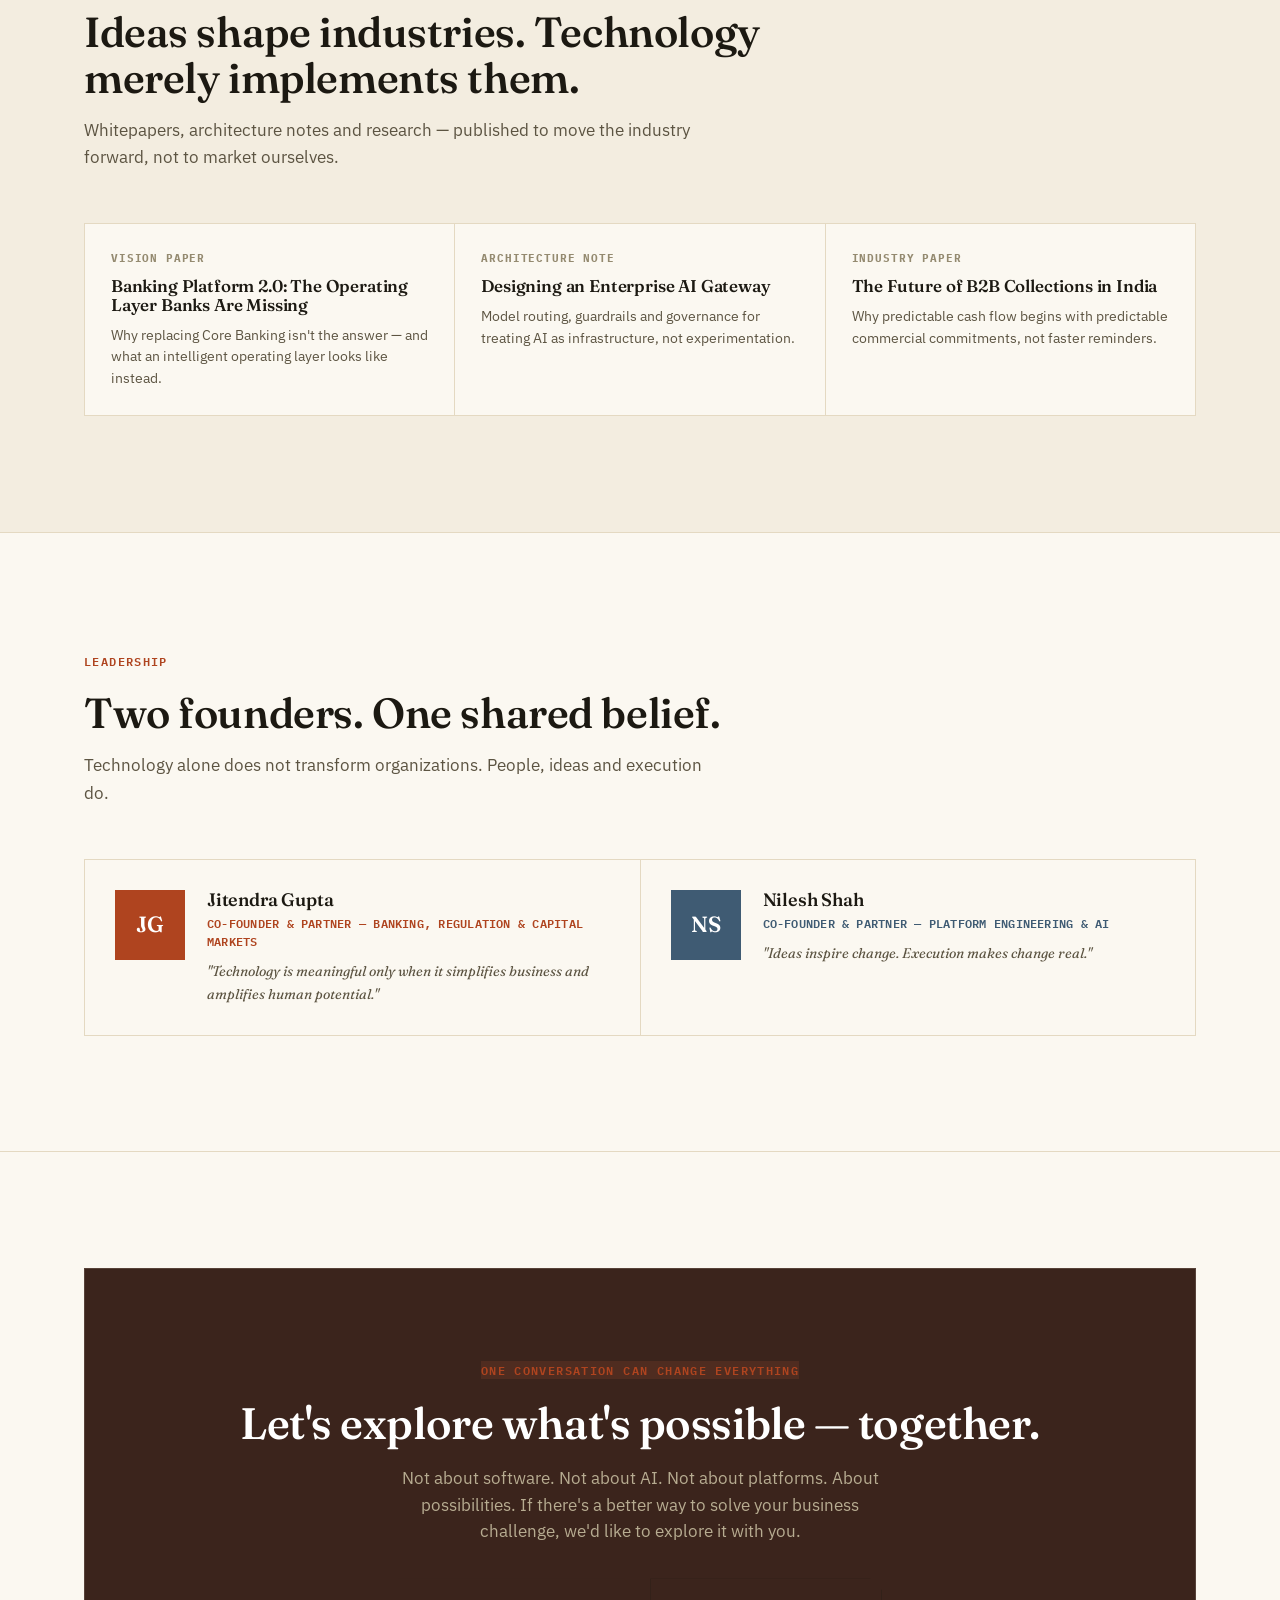
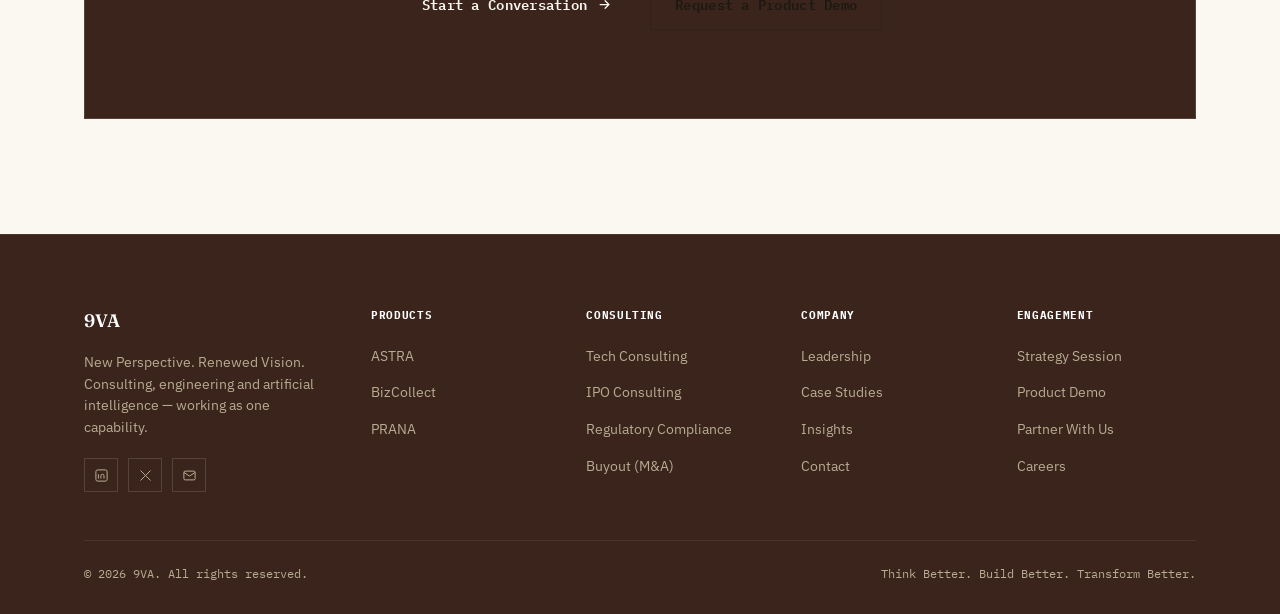
==== commit e322b57d: "Add SEO / AI-SEO foundation - robots.txt allowing standard + AI crawlers (GPTBot, ClaudeBot, Perplex" ====
--- a/index.html
+++ b/index.html
@@ -10,6 +10,21 @@
 <link rel="preconnect" href="https://fonts.gstatic.com" crossorigin>
 <link href="https://fonts.googleapis.com/css2?family=Fraunces:ital,opsz,wght@0,9..144,500;0,9..144,600;0,9..144,700;1,9..144,500&family=IBM+Plex+Mono:wght@500;600;700&family=IBM+Plex+Sans:wght@400;500;600;700&display=swap" rel="stylesheet">
 <link rel="stylesheet" href="assets/css/style.css">
+<link rel="canonical" href="https://www.9va.in/">
+<meta property="og:type" content="website">
+<meta property="og:site_name" content="9VA">
+<meta property="og:title" content="9VA — New Perspective. Renewed Vision.">
+<meta property="og:description" content="9VA fuses consulting, platform engineering and artificial intelligence into one capability — ASTRA, BizCollect and PRANA, built on reusable enterprise engineering assets.">
+<meta property="og:url" content="https://www.9va.in/">
+<meta property="og:image" content="https://www.9va.in/assets/img/og-image.png">
+<meta property="og:image:width" content="1200">
+<meta property="og:image:height" content="630">
+<meta name="twitter:card" content="summary_large_image">
+<meta name="twitter:title" content="9VA — New Perspective. Renewed Vision.">
+<meta name="twitter:description" content="9VA fuses consulting, platform engineering and artificial intelligence into one capability — ASTRA, BizCollect and PRANA, built on reusable enterprise engineering assets.">
+<meta name="twitter:image" content="https://www.9va.in/assets/img/og-image.png">
+<script type="application/ld+json">{"@context": "https://schema.org", "@type": "Organization", "@id": "https://www.9va.in/#organization", "name": "9VA", "url": "https://www.9va.in/", "logo": "https://www.9va.in/assets/img/og-image.png", "description": "9VA fuses consulting, platform engineering and artificial intelligence into one capability, building ASTRA, BizCollect and PRANA on a shared foundation of reusable enterprise engineering assets.", "email": "hello@9va.in", "founder": [{"@type": "Person", "name": "Jitendra Gupta", "jobTitle": "Co-Founder & Partner"}, {"@type": "Person", "name": "Nilesh Shah", "jobTitle": "Co-Founder & Partner"}]}</script>
+<script type="application/ld+json">{"@context": "https://schema.org", "@type": "WebSite", "name": "9VA", "url": "https://www.9va.in/", "publisher": {"@id": "https://www.9va.in/#organization"}}</script>
 </head>
 <body>
 
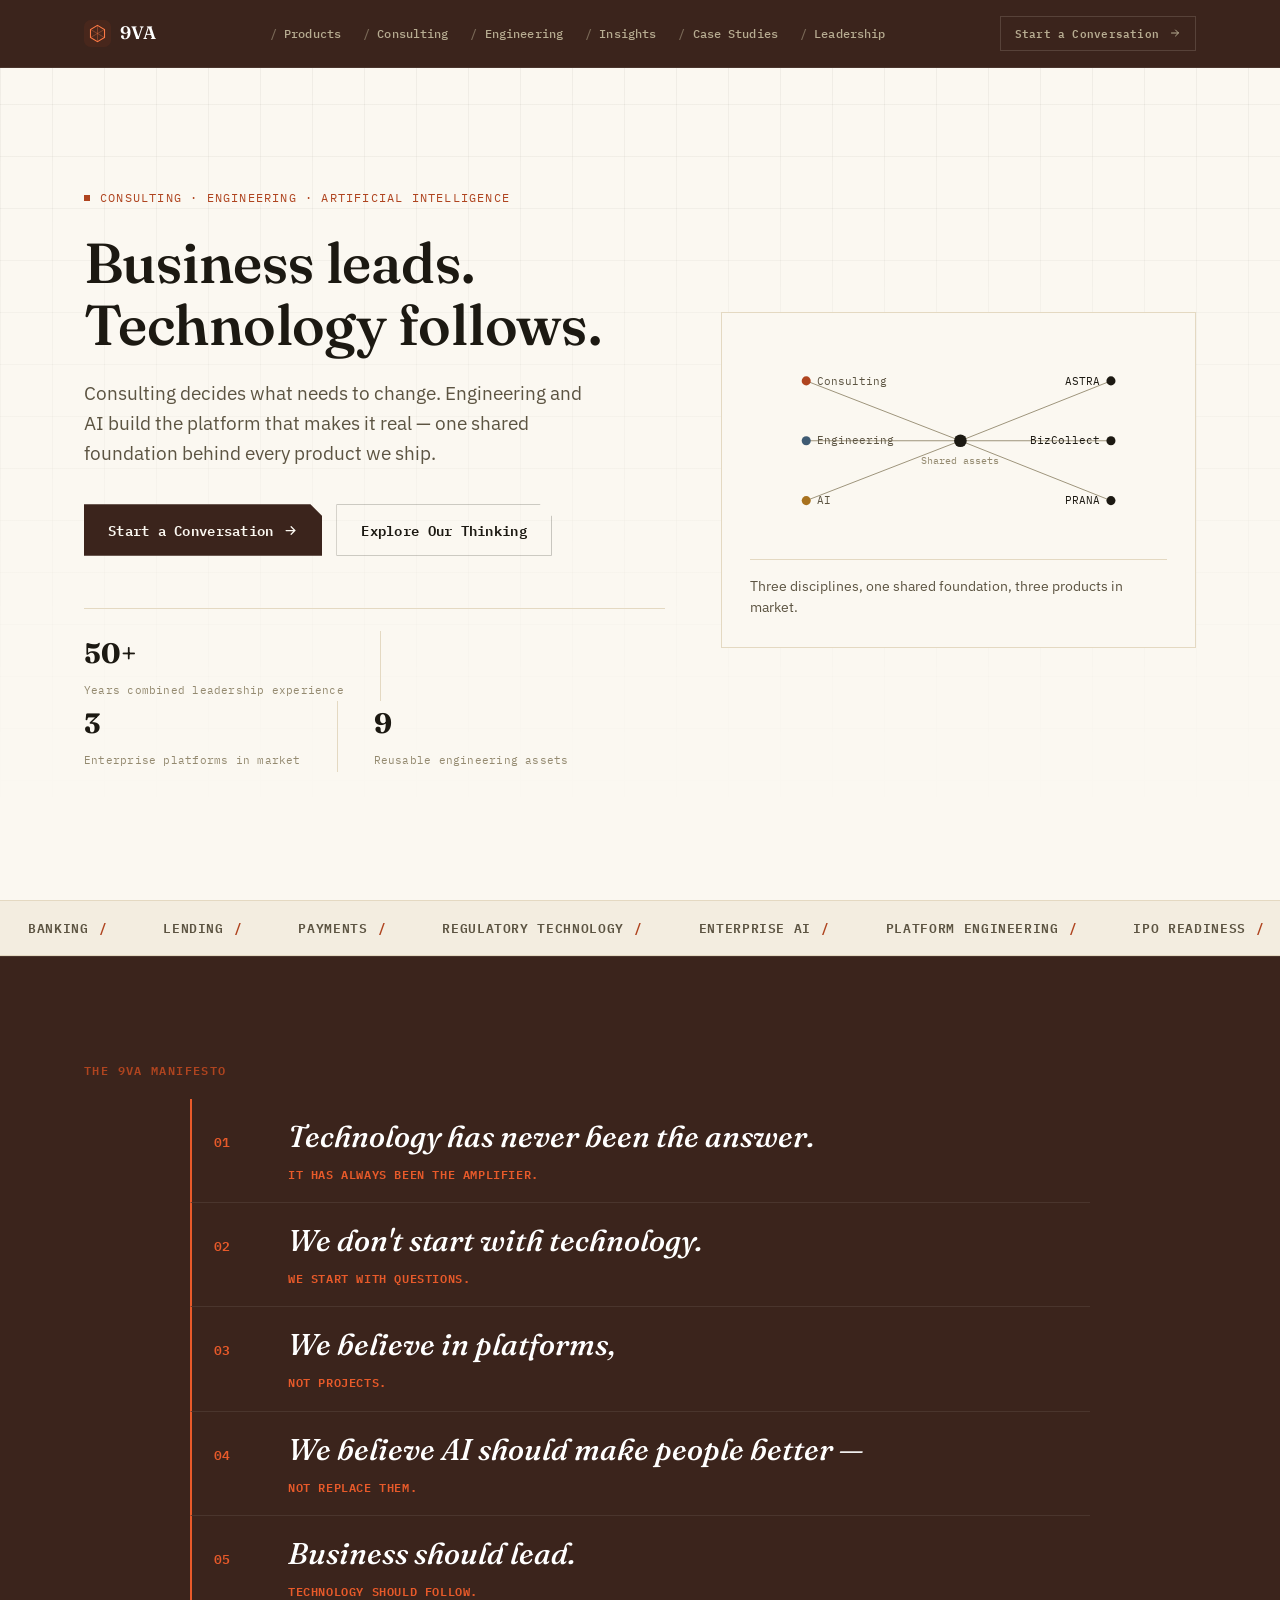
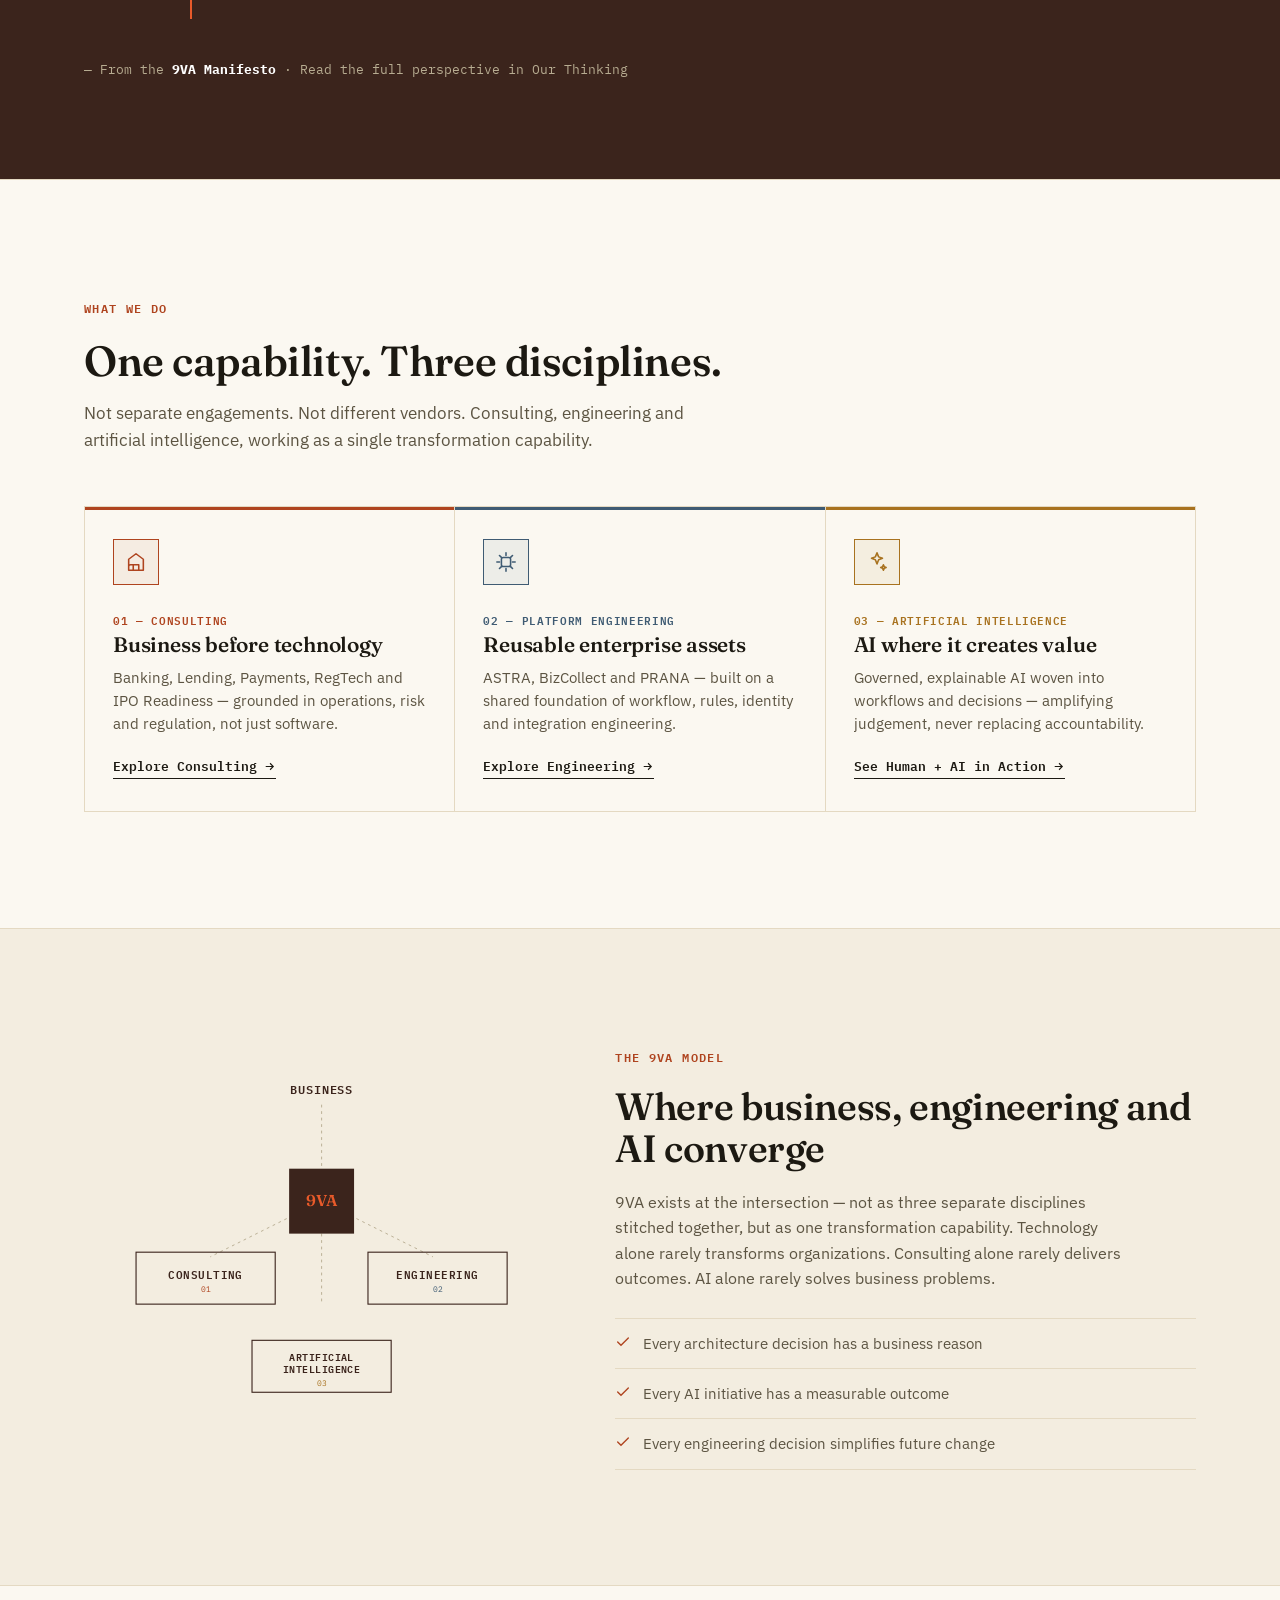
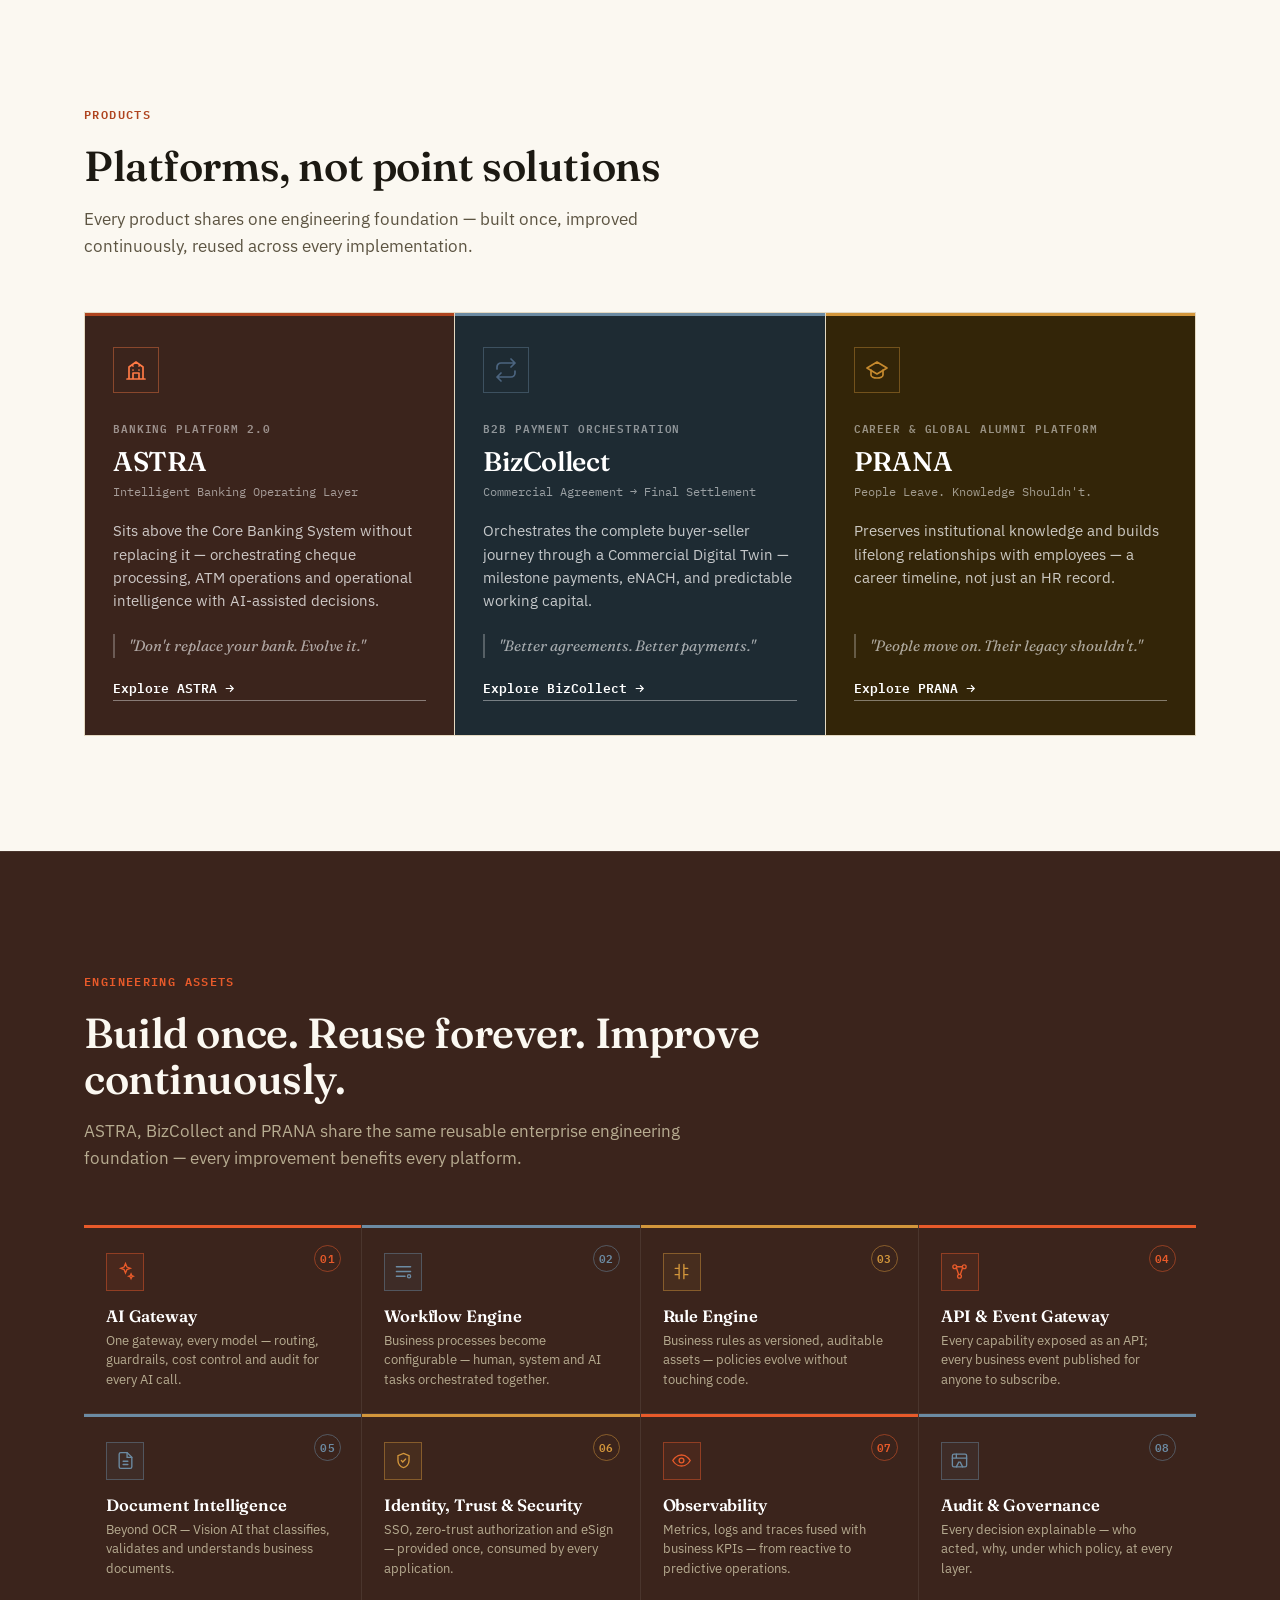
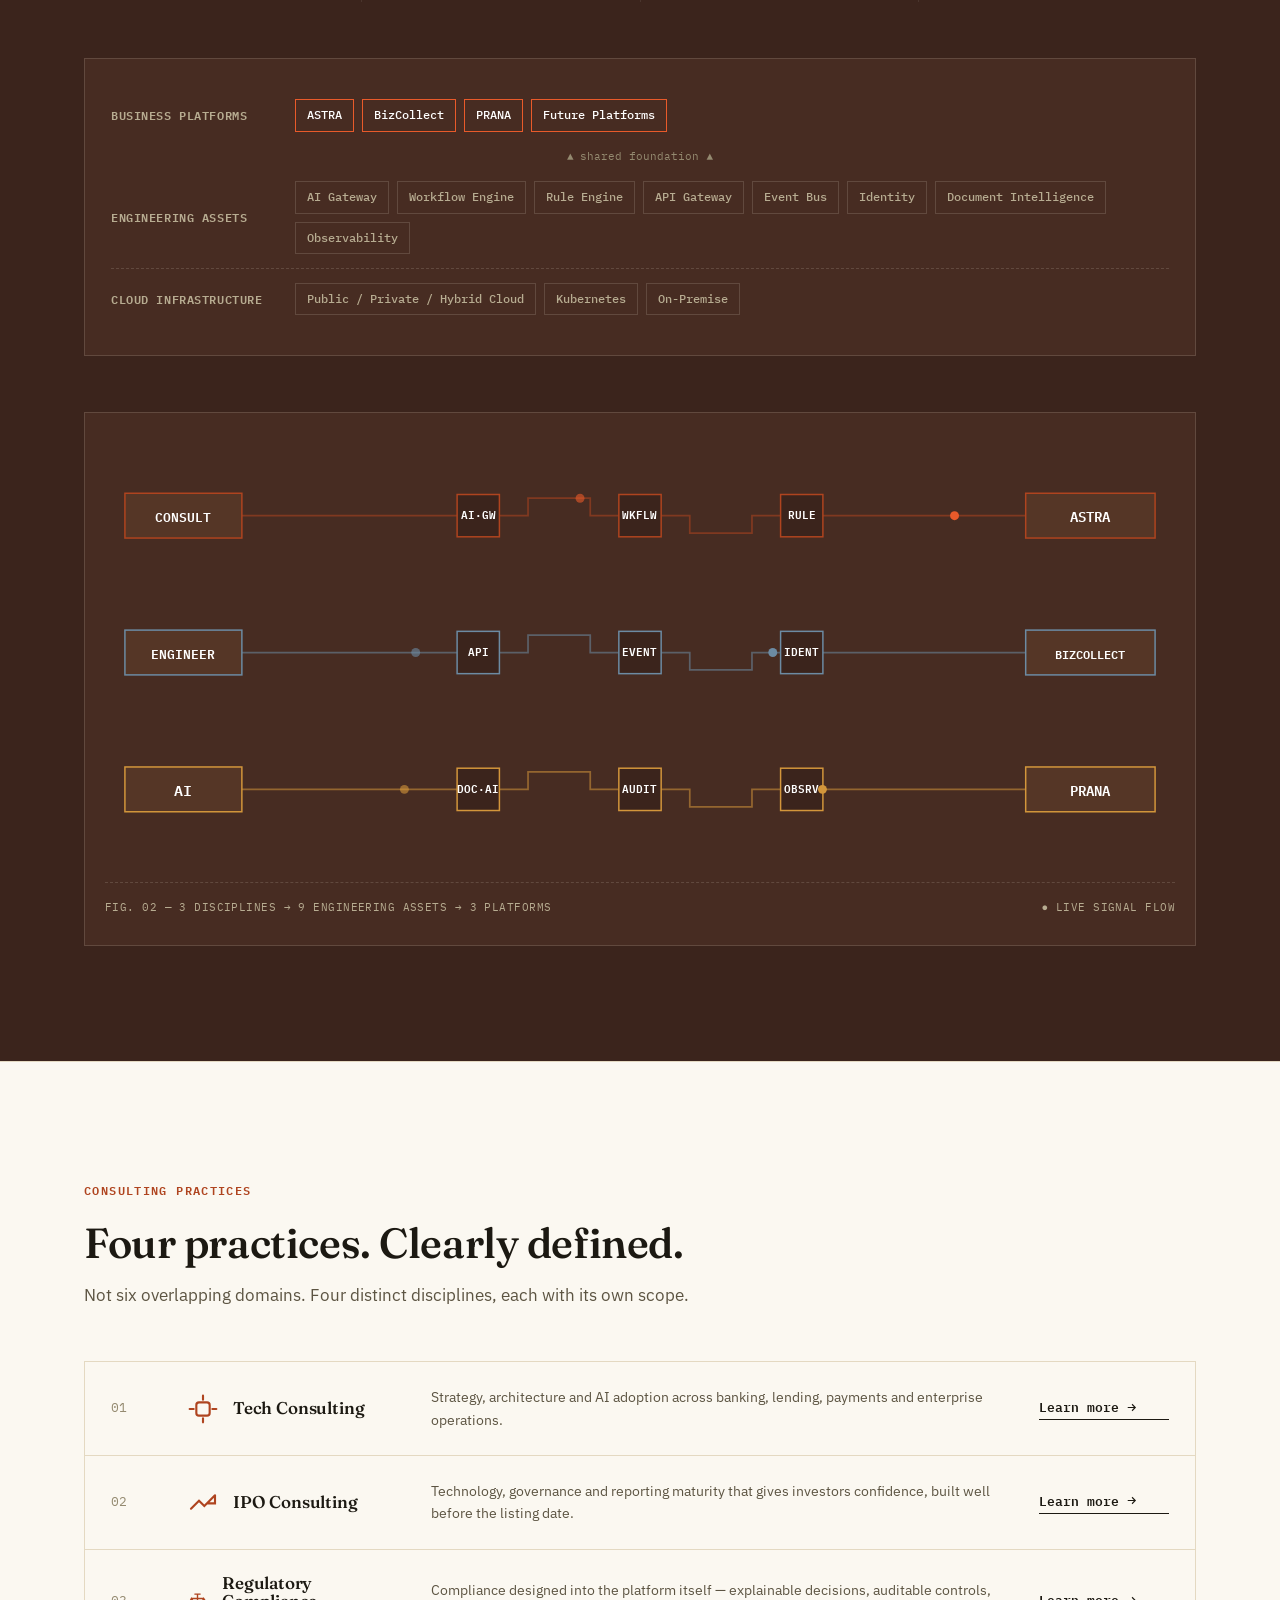
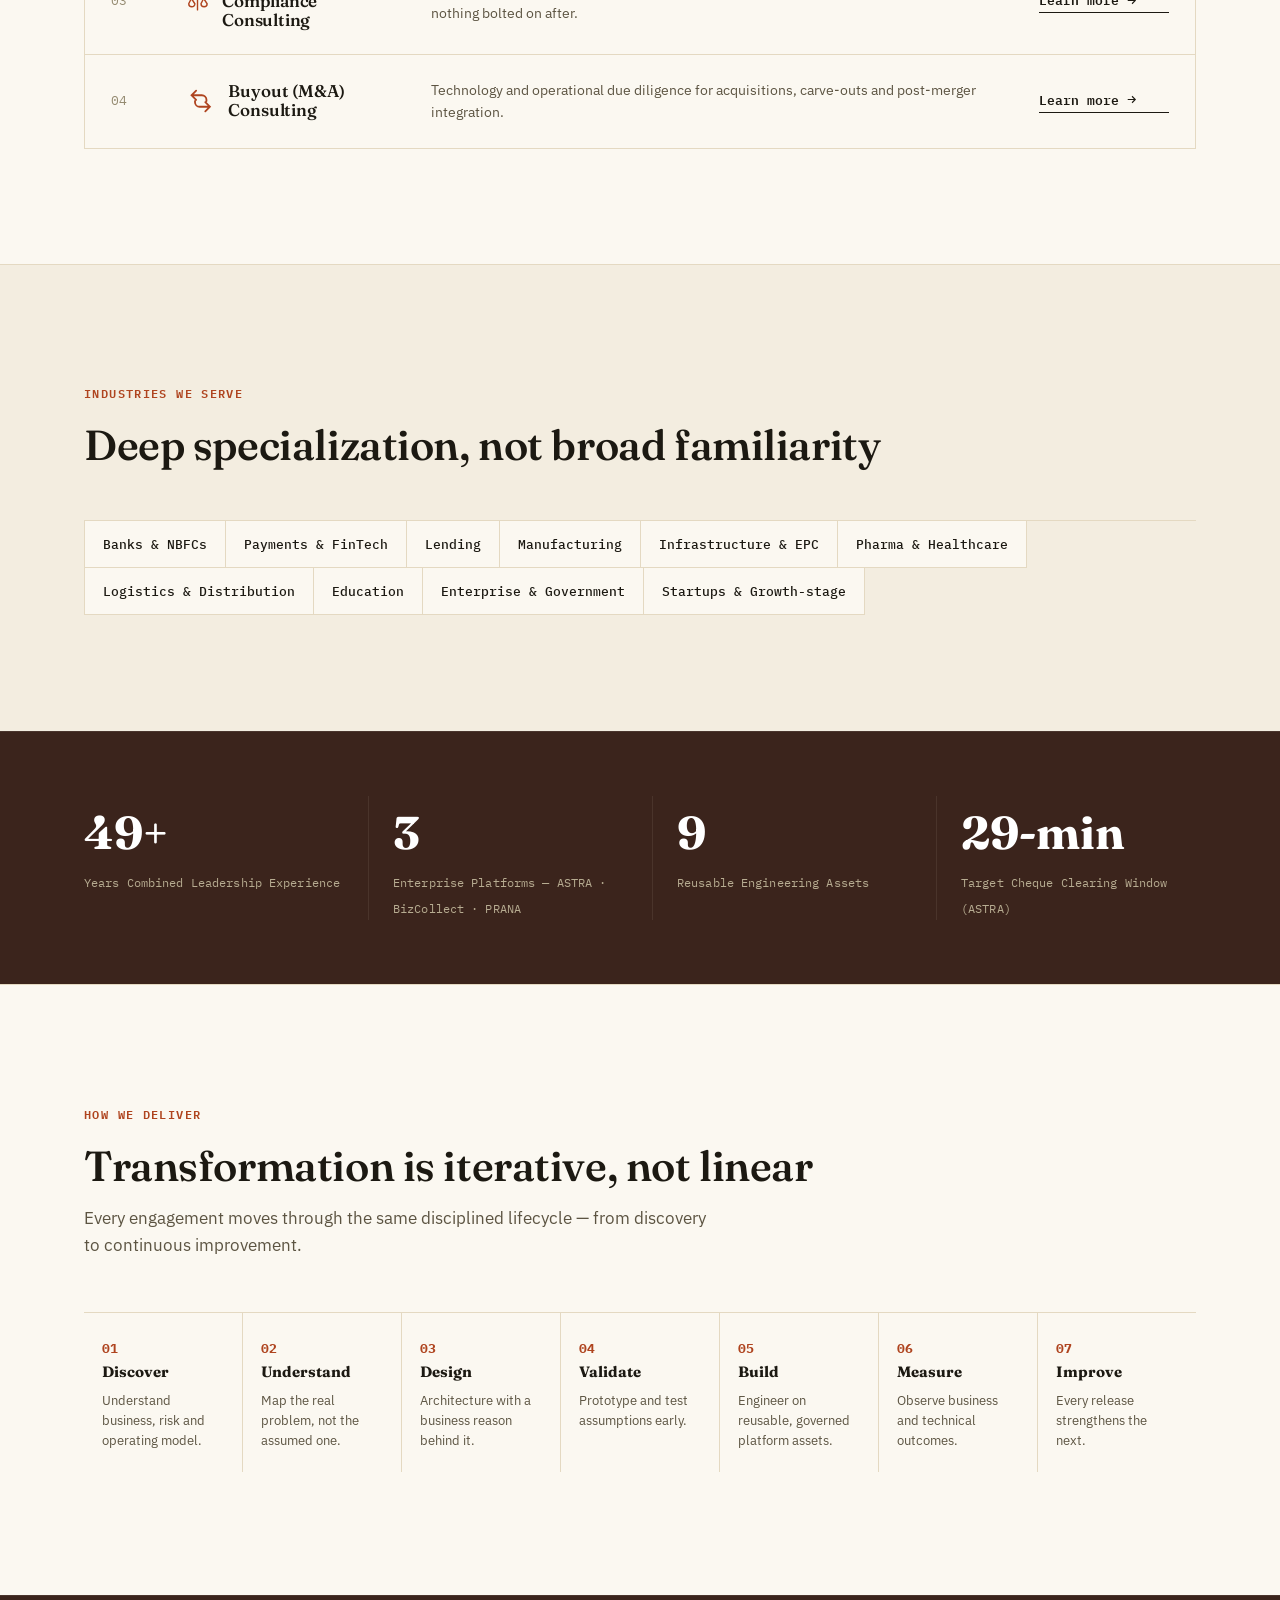
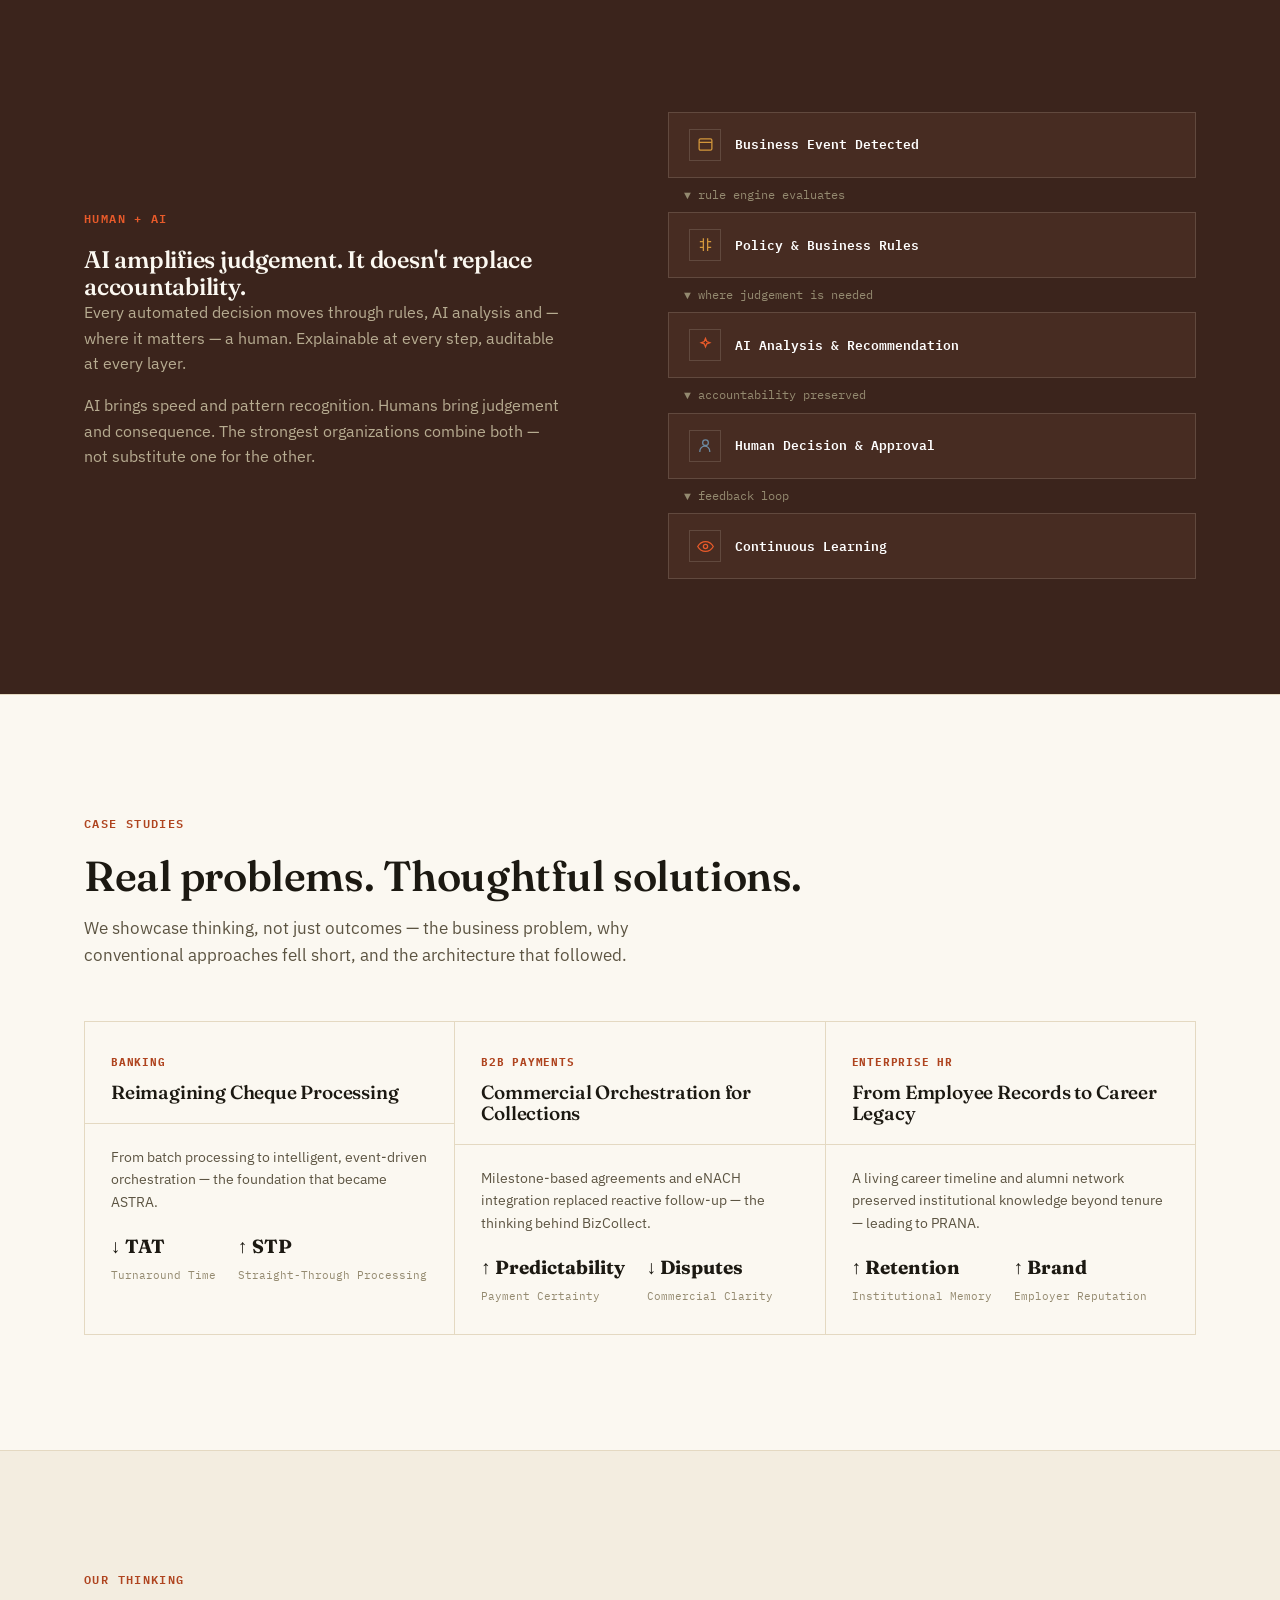
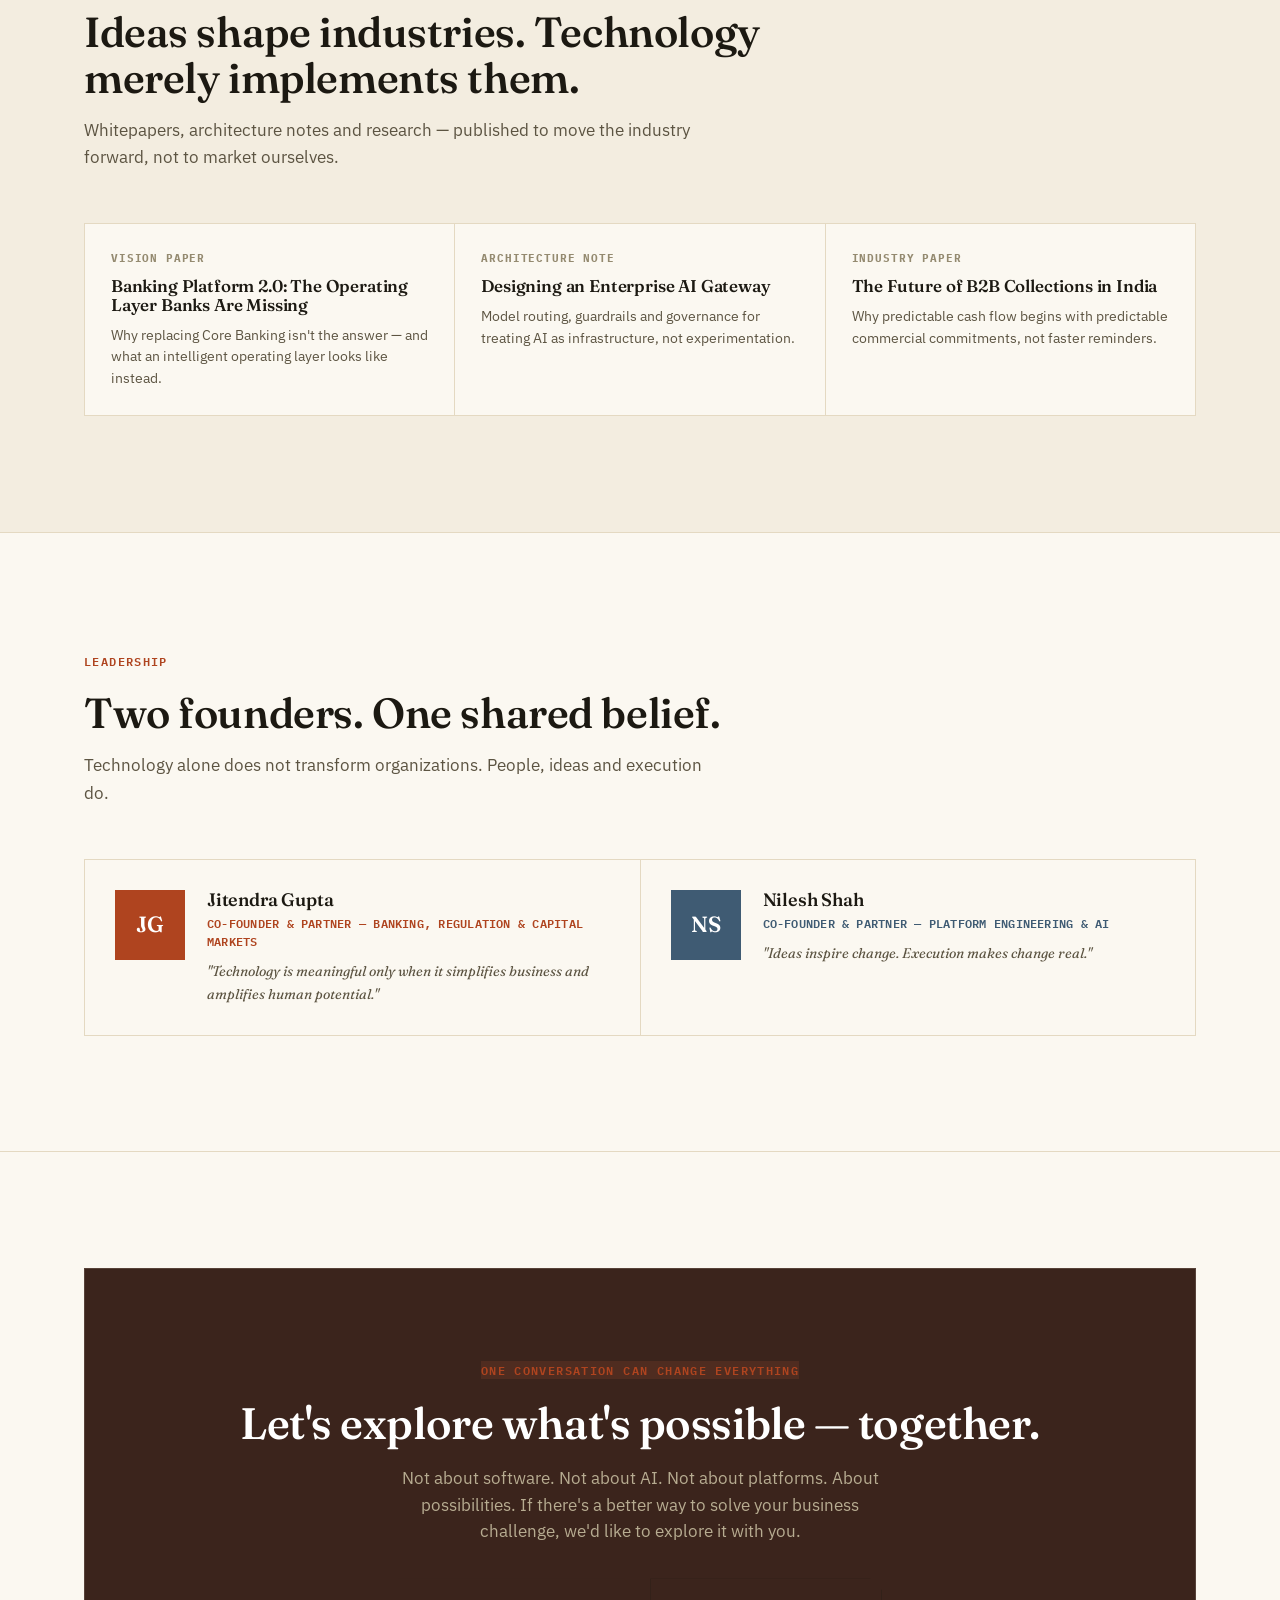
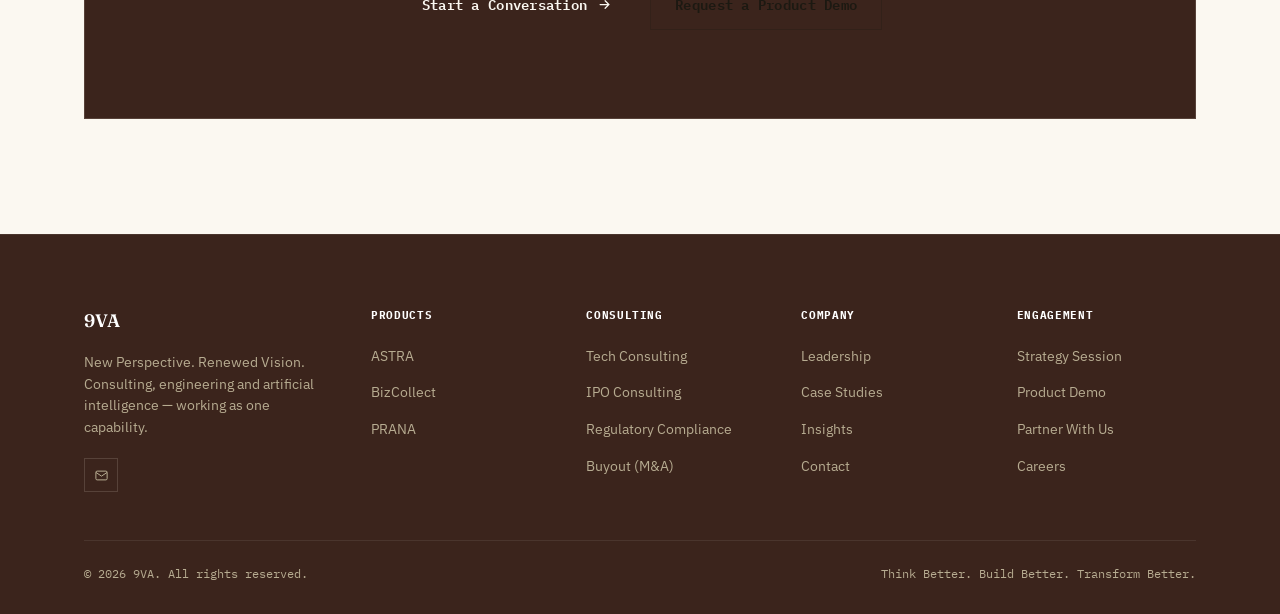
==== commit 3840918d: "Wire up real contact form, remove placeholder social links, fix domain - Contact form now submits to" ====
--- a/index.html
+++ b/index.html
@@ -10,21 +10,21 @@
 <link rel="preconnect" href="https://fonts.gstatic.com" crossorigin>
 <link href="https://fonts.googleapis.com/css2?family=Fraunces:ital,opsz,wght@0,9..144,500;0,9..144,600;0,9..144,700;1,9..144,500&family=IBM+Plex+Mono:wght@500;600;700&family=IBM+Plex+Sans:wght@400;500;600;700&display=swap" rel="stylesheet">
 <link rel="stylesheet" href="assets/css/style.css">
-<link rel="canonical" href="https://www.9va.in/">
+<link rel="canonical" href="https://9va.in/">
 <meta property="og:type" content="website">
 <meta property="og:site_name" content="9VA">
 <meta property="og:title" content="9VA — New Perspective. Renewed Vision.">
 <meta property="og:description" content="9VA fuses consulting, platform engineering and artificial intelligence into one capability — ASTRA, BizCollect and PRANA, built on reusable enterprise engineering assets.">
-<meta property="og:url" content="https://www.9va.in/">
-<meta property="og:image" content="https://www.9va.in/assets/img/og-image.png">
+<meta property="og:url" content="https://9va.in/">
+<meta property="og:image" content="https://9va.in/assets/img/og-image.png">
 <meta property="og:image:width" content="1200">
 <meta property="og:image:height" content="630">
 <meta name="twitter:card" content="summary_large_image">
 <meta name="twitter:title" content="9VA — New Perspective. Renewed Vision.">
 <meta name="twitter:description" content="9VA fuses consulting, platform engineering and artificial intelligence into one capability — ASTRA, BizCollect and PRANA, built on reusable enterprise engineering assets.">
-<meta name="twitter:image" content="https://www.9va.in/assets/img/og-image.png">
-<script type="application/ld+json">{"@context": "https://schema.org", "@type": "Organization", "@id": "https://www.9va.in/#organization", "name": "9VA", "url": "https://www.9va.in/", "logo": "https://www.9va.in/assets/img/og-image.png", "description": "9VA fuses consulting, platform engineering and artificial intelligence into one capability, building ASTRA, BizCollect and PRANA on a shared foundation of reusable enterprise engineering assets.", "email": "hello@9va.in", "founder": [{"@type": "Person", "name": "Jitendra Gupta", "jobTitle": "Co-Founder & Partner"}, {"@type": "Person", "name": "Nilesh Shah", "jobTitle": "Co-Founder & Partner"}]}</script>
-<script type="application/ld+json">{"@context": "https://schema.org", "@type": "WebSite", "name": "9VA", "url": "https://www.9va.in/", "publisher": {"@id": "https://www.9va.in/#organization"}}</script>
+<meta name="twitter:image" content="https://9va.in/assets/img/og-image.png">
+<script type="application/ld+json">{"@context": "https://schema.org", "@type": "Organization", "@id": "https://9va.in/#organization", "name": "9VA", "url": "https://9va.in/", "logo": "https://9va.in/assets/img/og-image.png", "description": "9VA fuses consulting, platform engineering and artificial intelligence into one capability, building ASTRA, BizCollect and PRANA on a shared foundation of reusable enterprise engineering assets.", "email": "hello@9va.in", "founder": [{"@type": "Person", "name": "Jitendra Gupta", "jobTitle": "Co-Founder & Partner"}, {"@type": "Person", "name": "Nilesh Shah", "jobTitle": "Co-Founder & Partner"}]}</script>
+<script type="application/ld+json">{"@context": "https://schema.org", "@type": "WebSite", "name": "9VA", "url": "https://9va.in/", "publisher": {"@id": "https://9va.in/#organization"}}</script>
 </head>
 <body>
 
@@ -702,8 +702,6 @@
         <span class="brand" style="color:#fff">9VA</span>
         <p>New Perspective. Renewed Vision. Consulting, engineering and artificial intelligence — working as one capability.</p>
         <div class="social-row">
-          <a href="#" aria-label="LinkedIn"><svg viewBox="0 0 24 24" fill="none" stroke="currentColor" stroke-width="1.6"><rect x="3" y="3" width="18" height="18" rx="3"/><path d="M7 10v7M7 7v.01M11 17v-4.5a2.5 2.5 0 015 0V17"/></svg></a>
-          <a href="#" aria-label="X / Twitter"><svg viewBox="0 0 24 24" fill="none" stroke="currentColor" stroke-width="1.6"><path d="M4 4l16 16M20 4L4 20"/></svg></a>
           <a href="contact.html" aria-label="Email"><svg viewBox="0 0 24 24" fill="none" stroke="currentColor" stroke-width="1.6"><rect x="3" y="5" width="18" height="14" rx="2"/><path d="M3 7l9 6 9-6"/></svg></a>
         </div>
       </div>
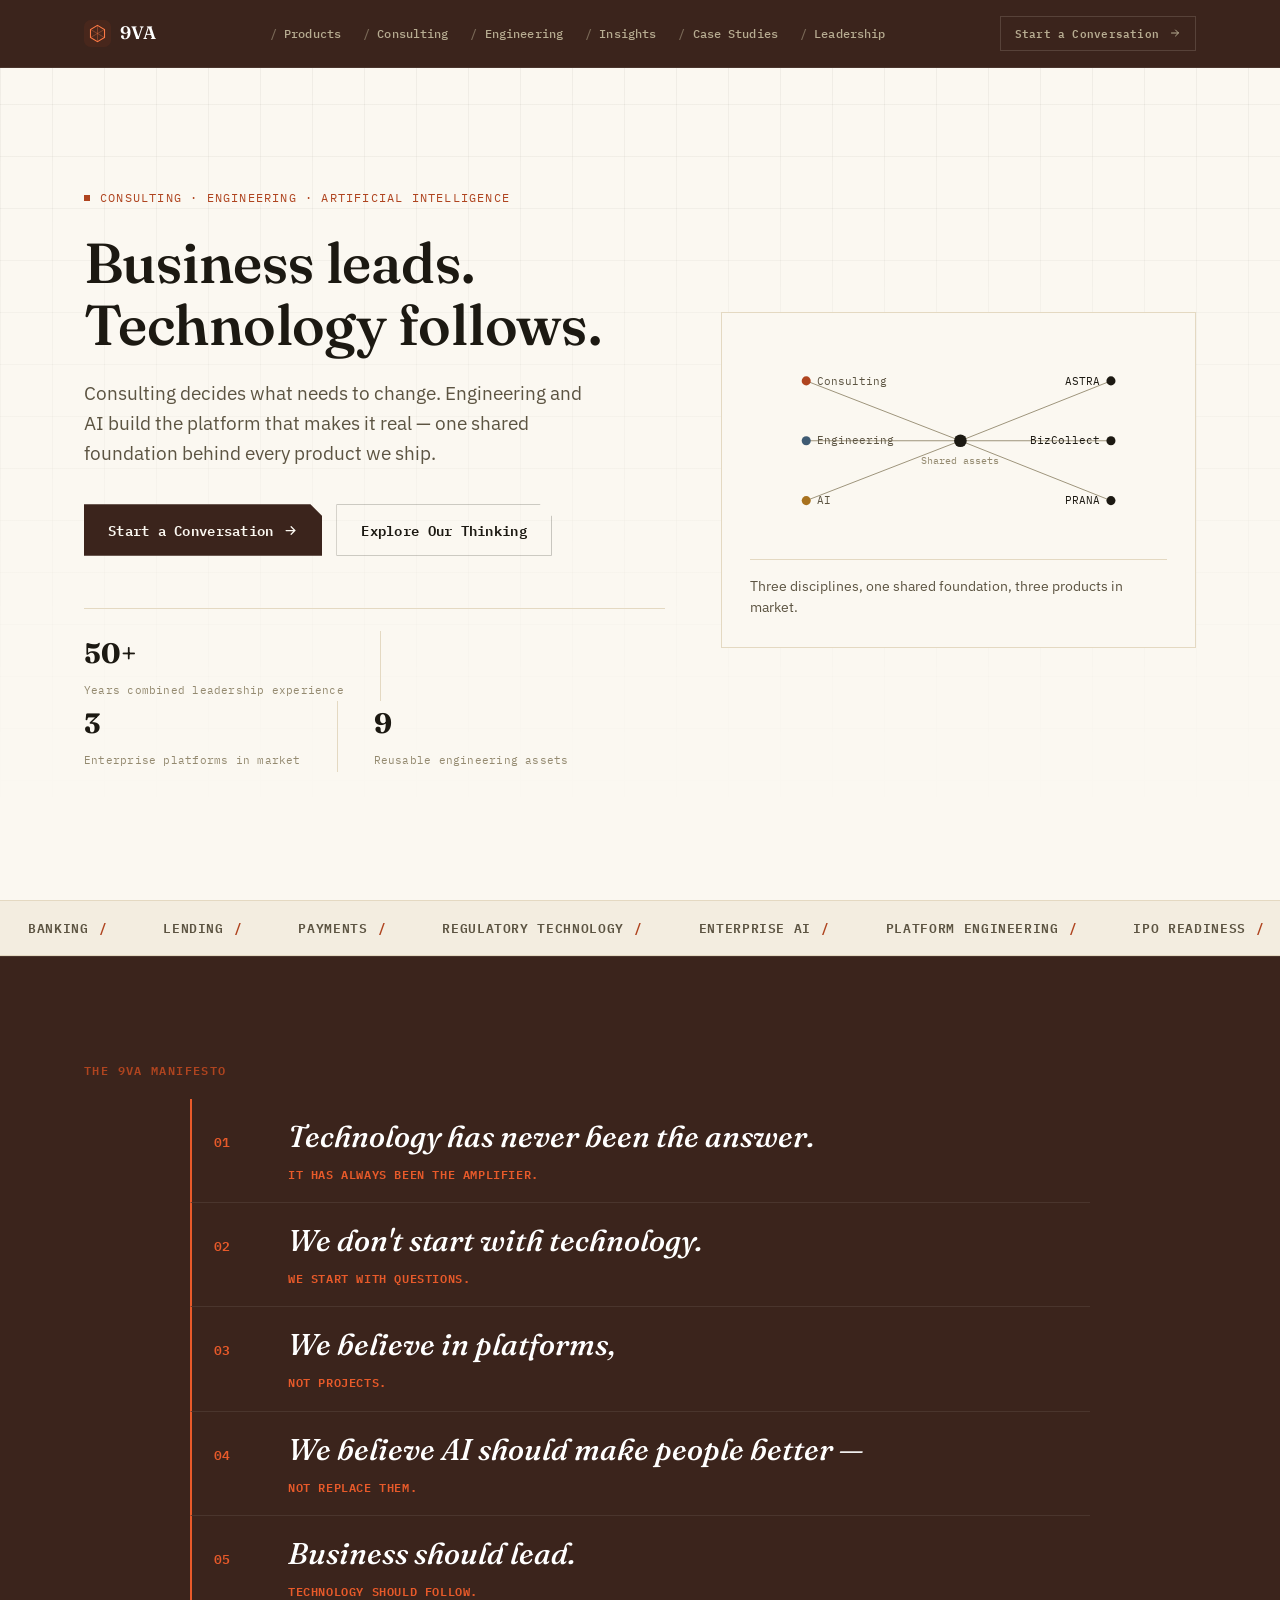
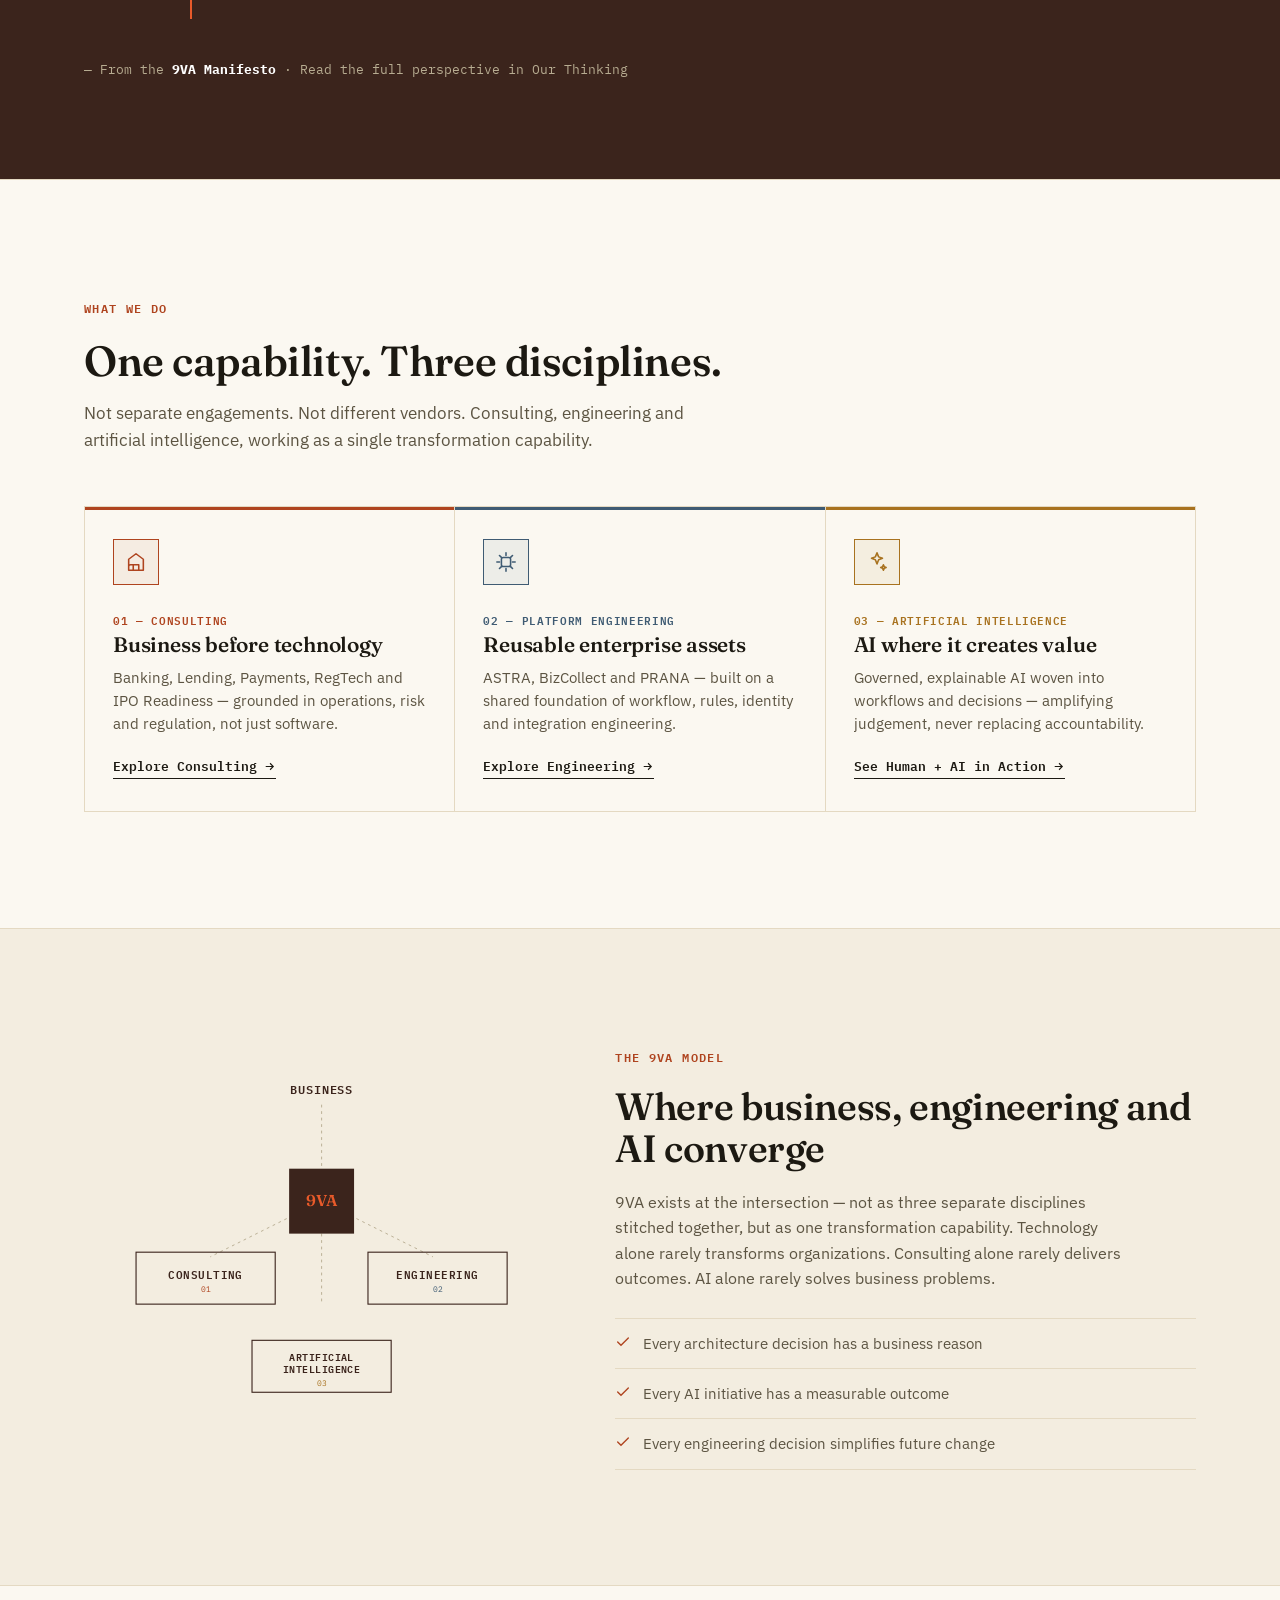
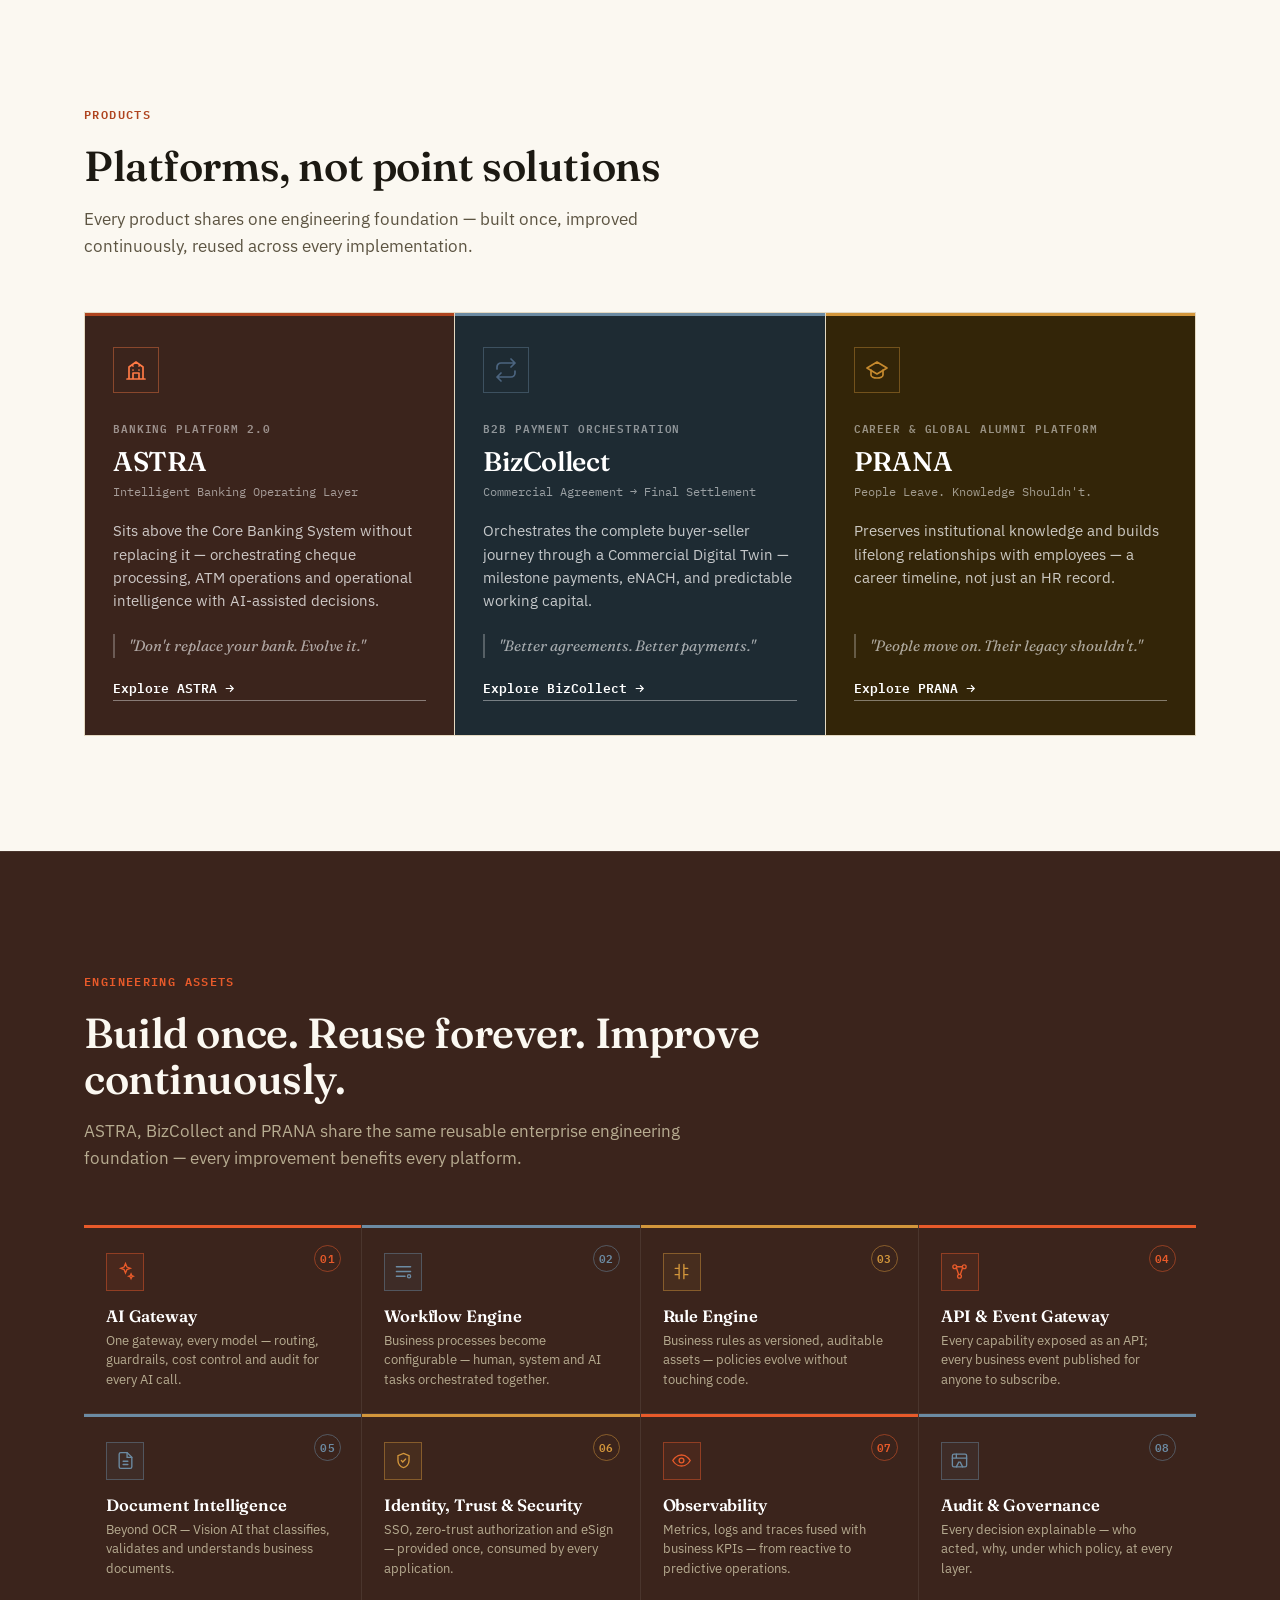
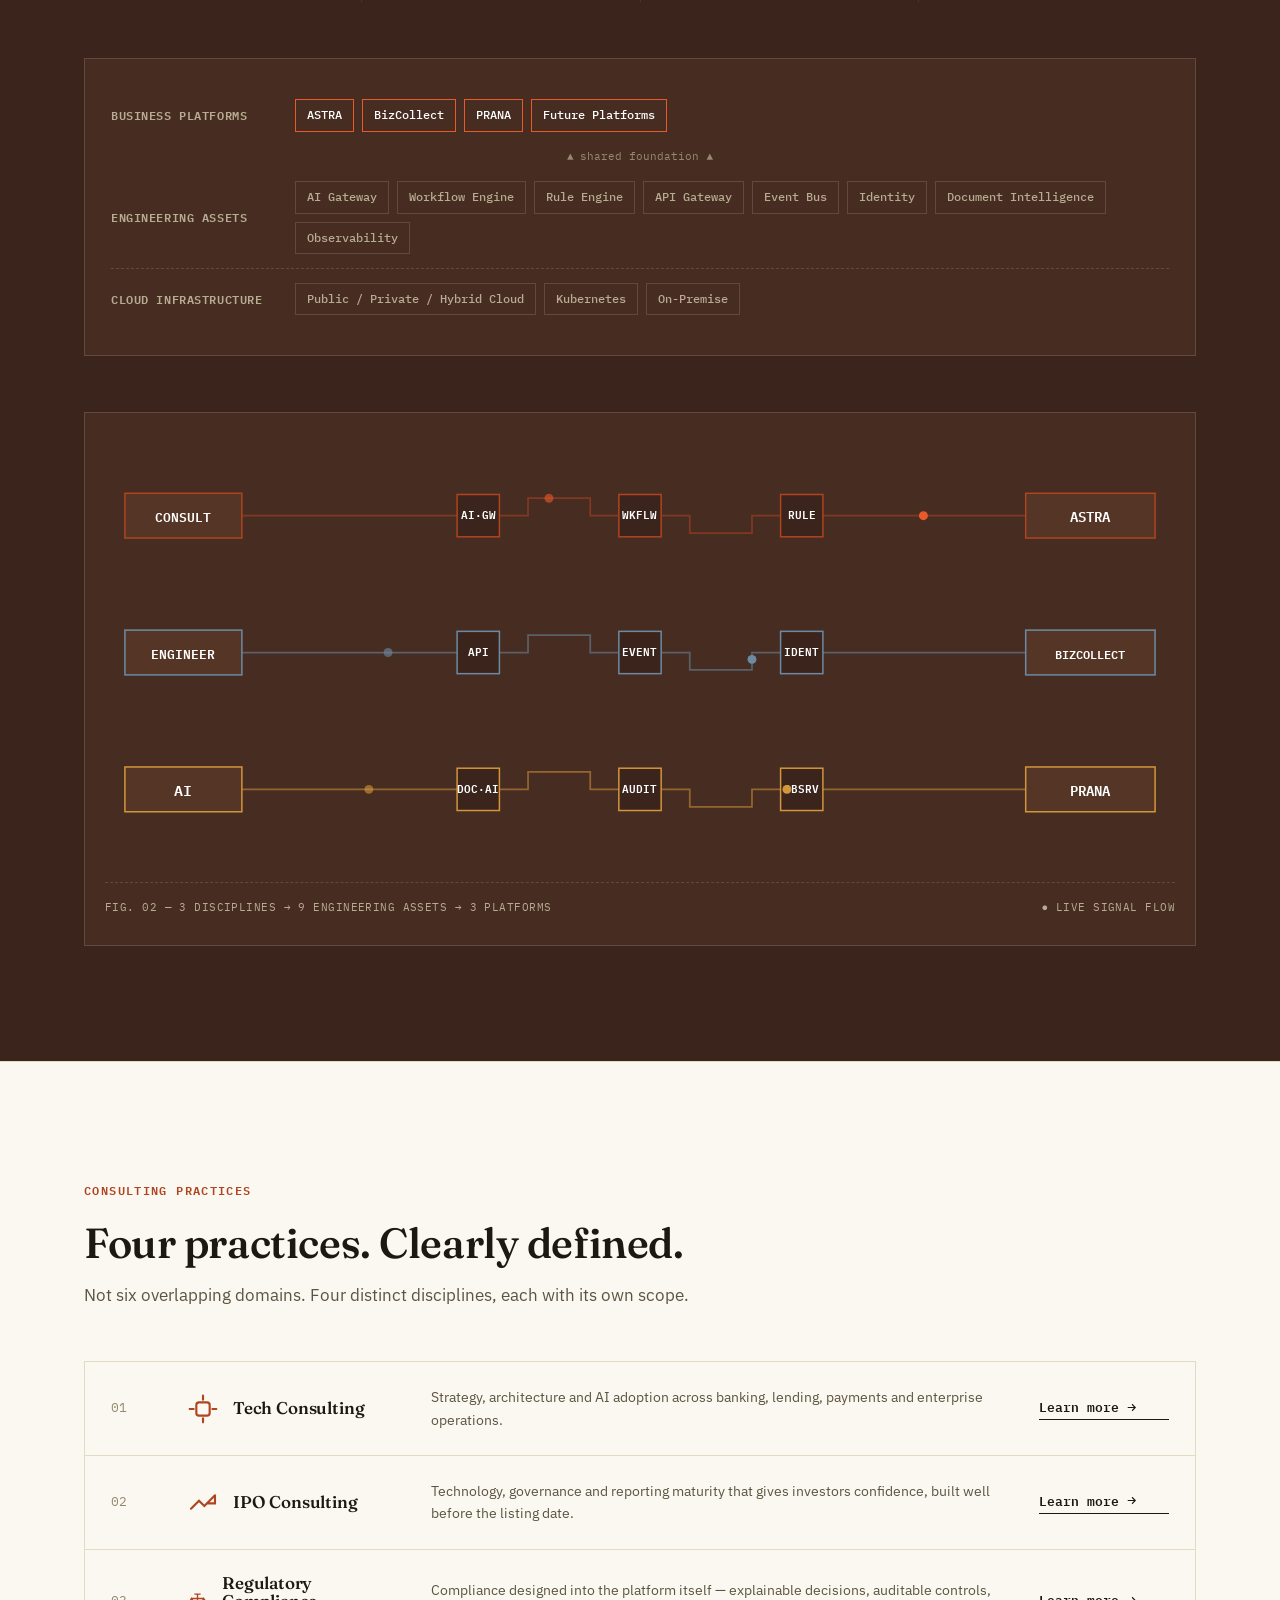
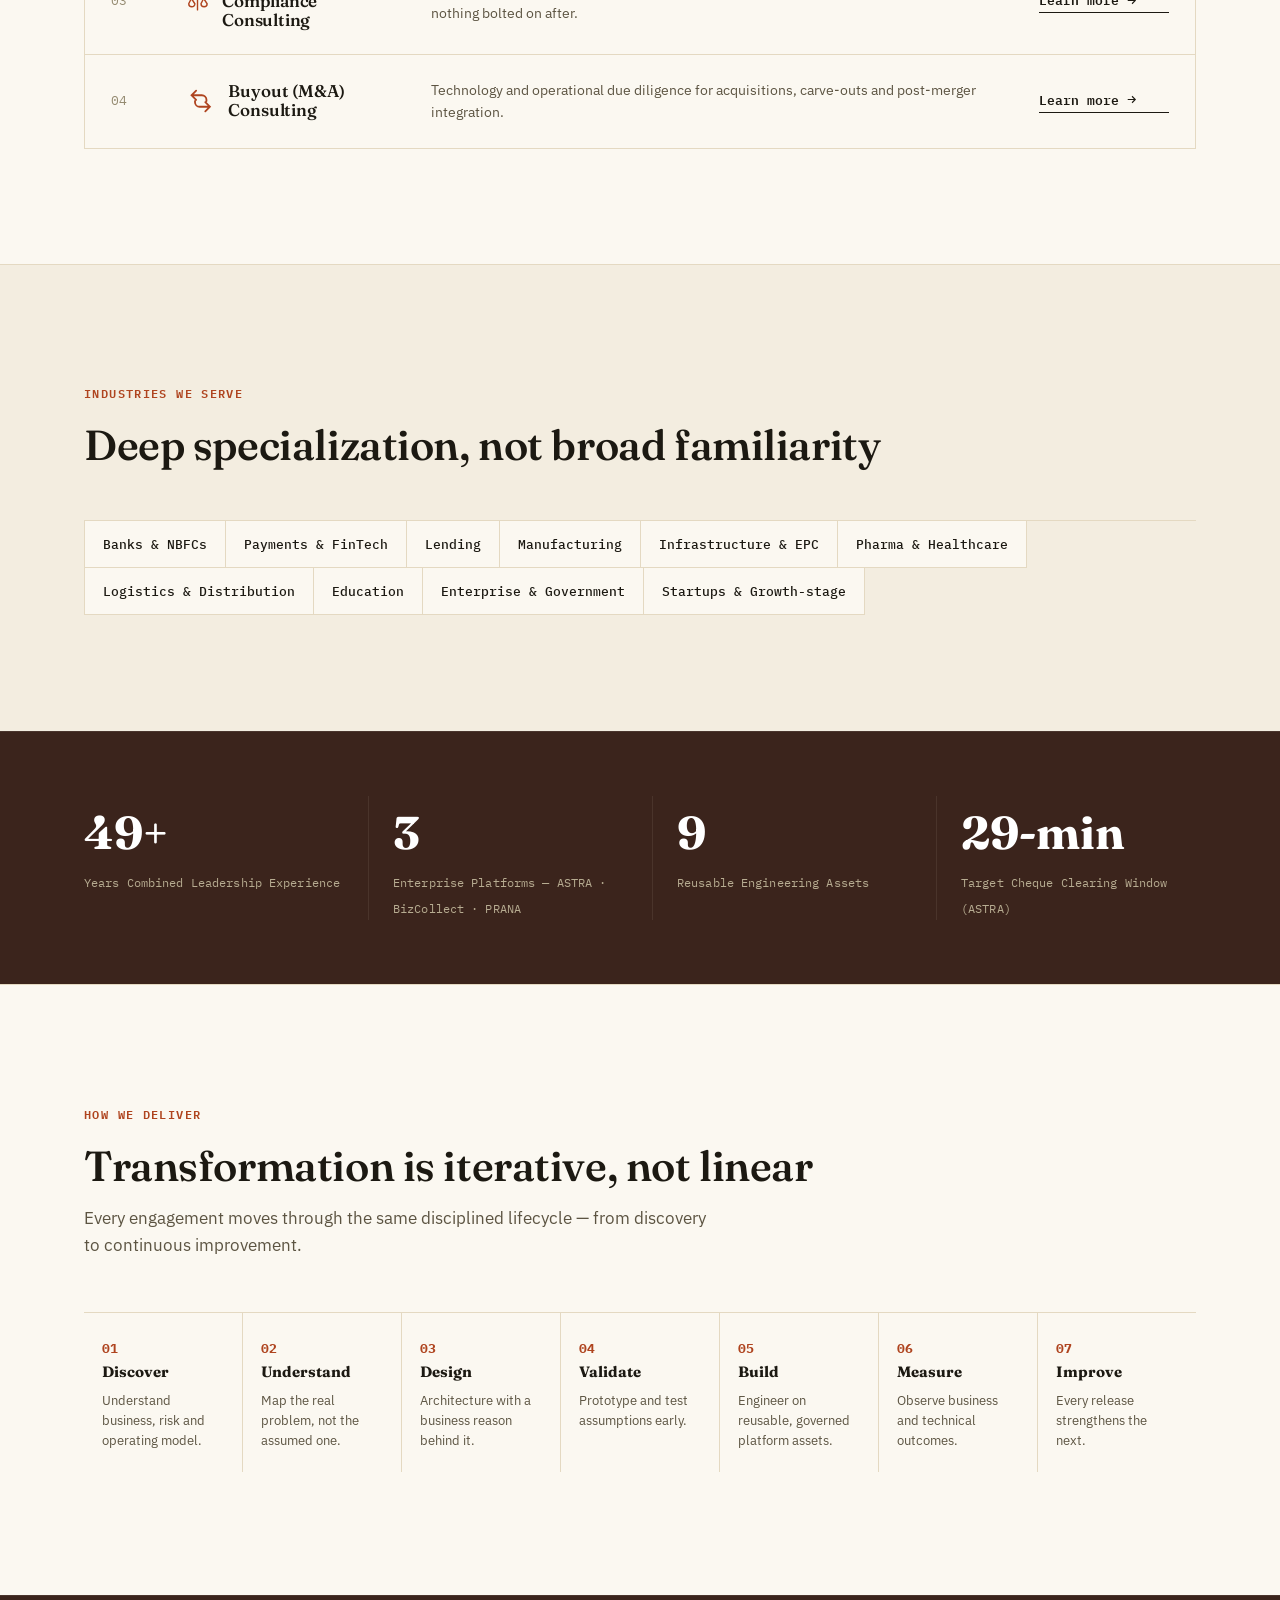
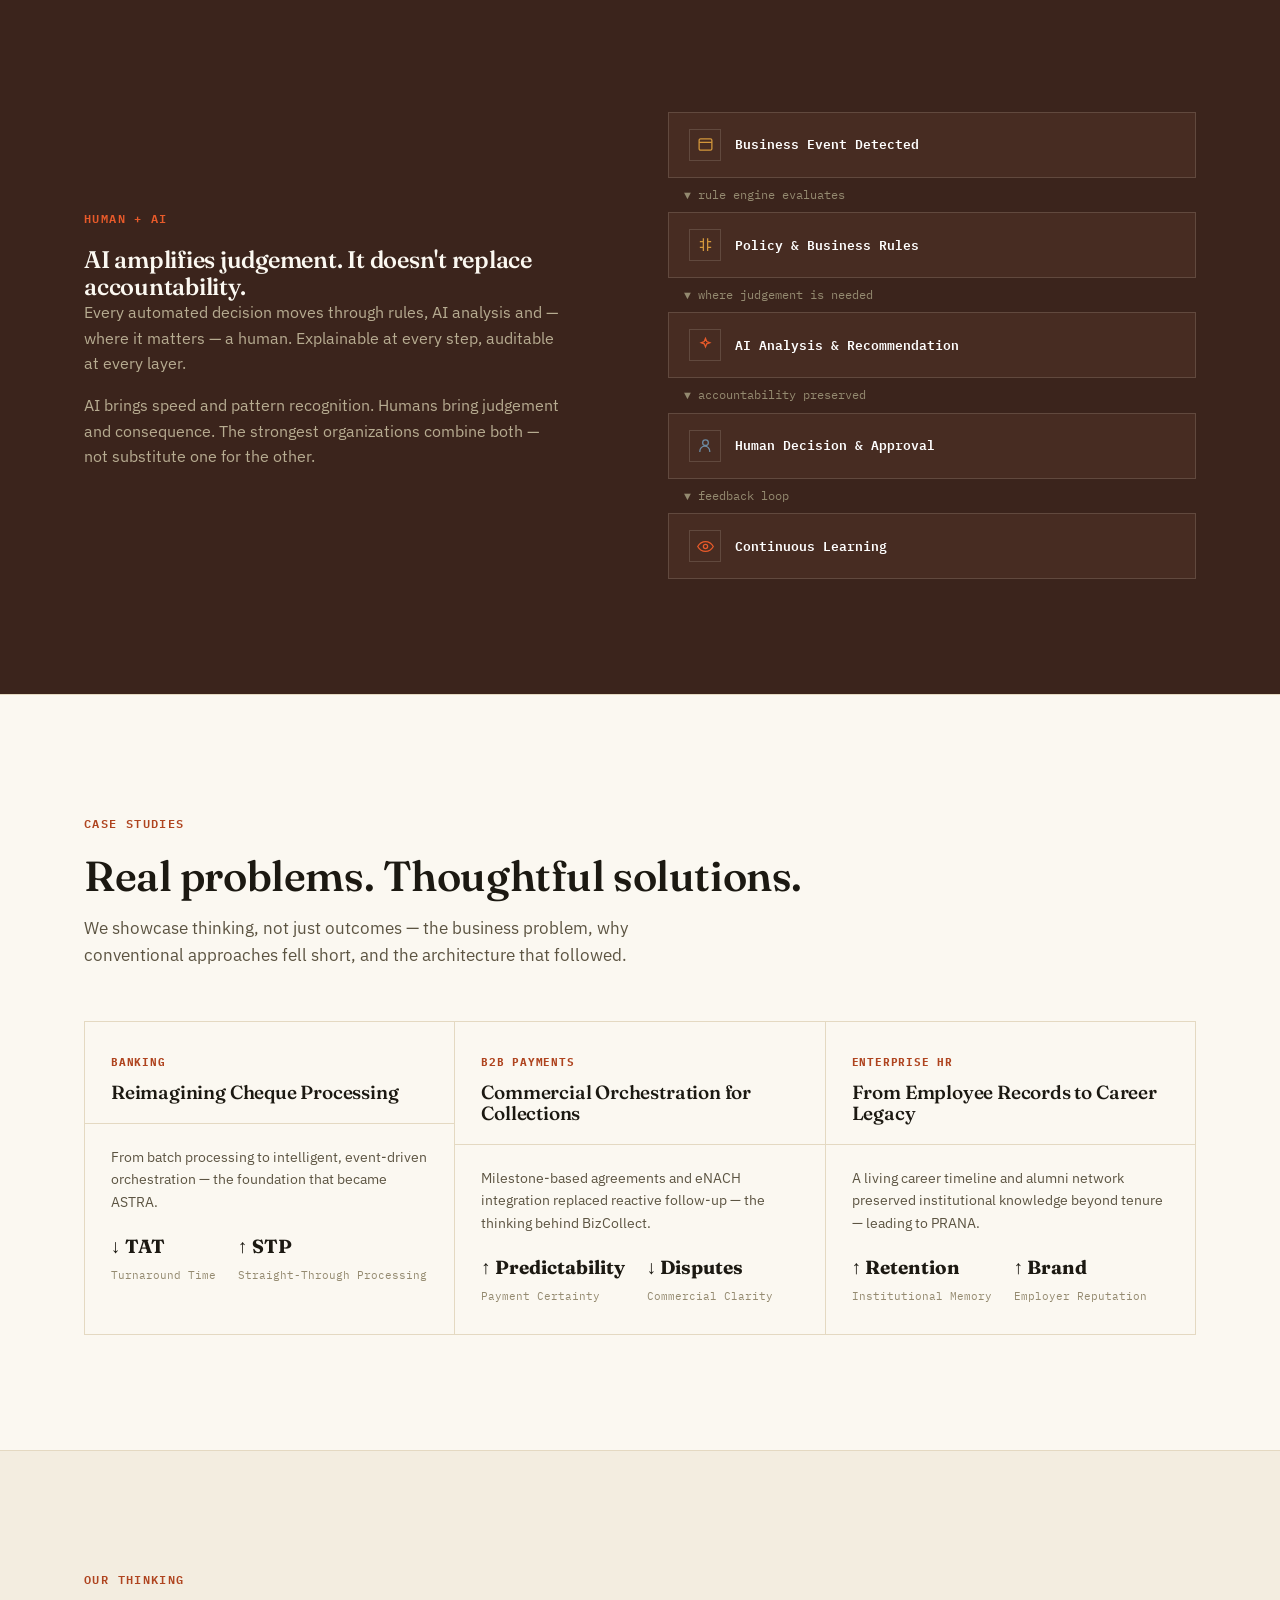
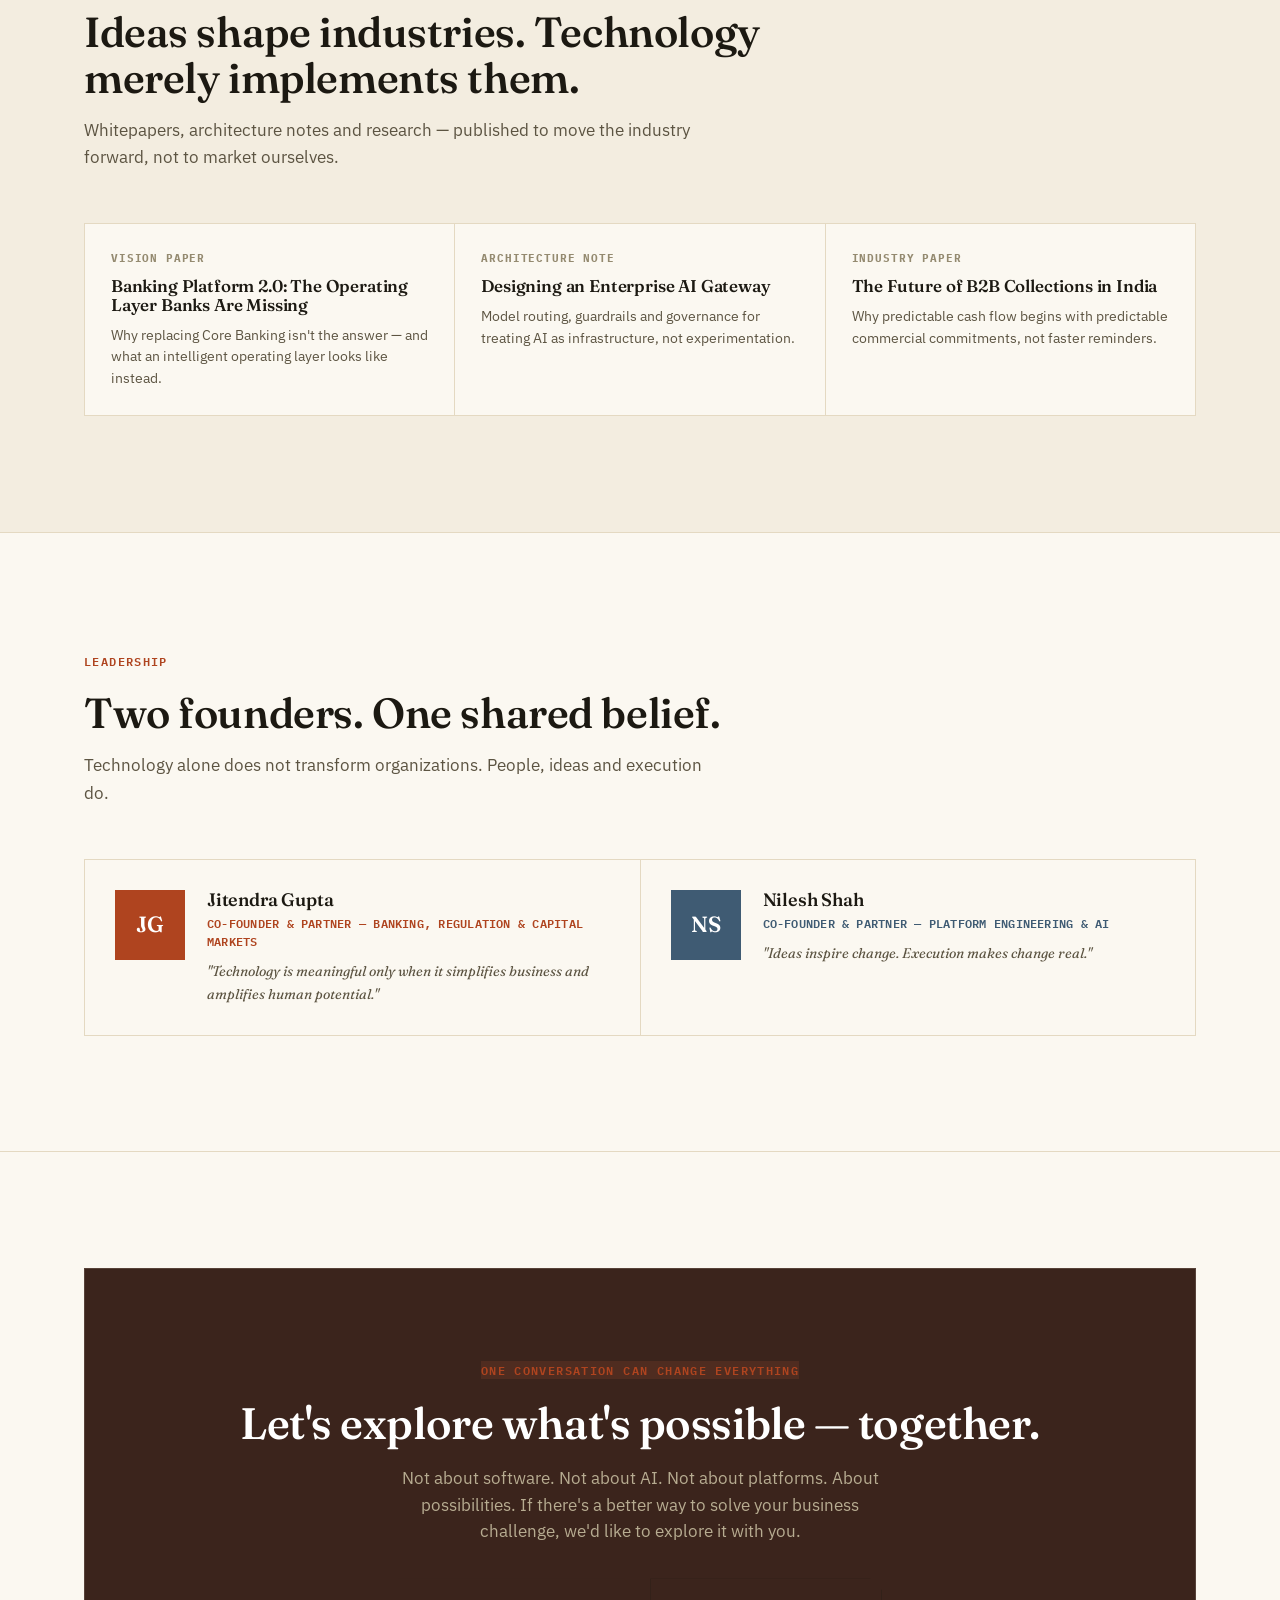
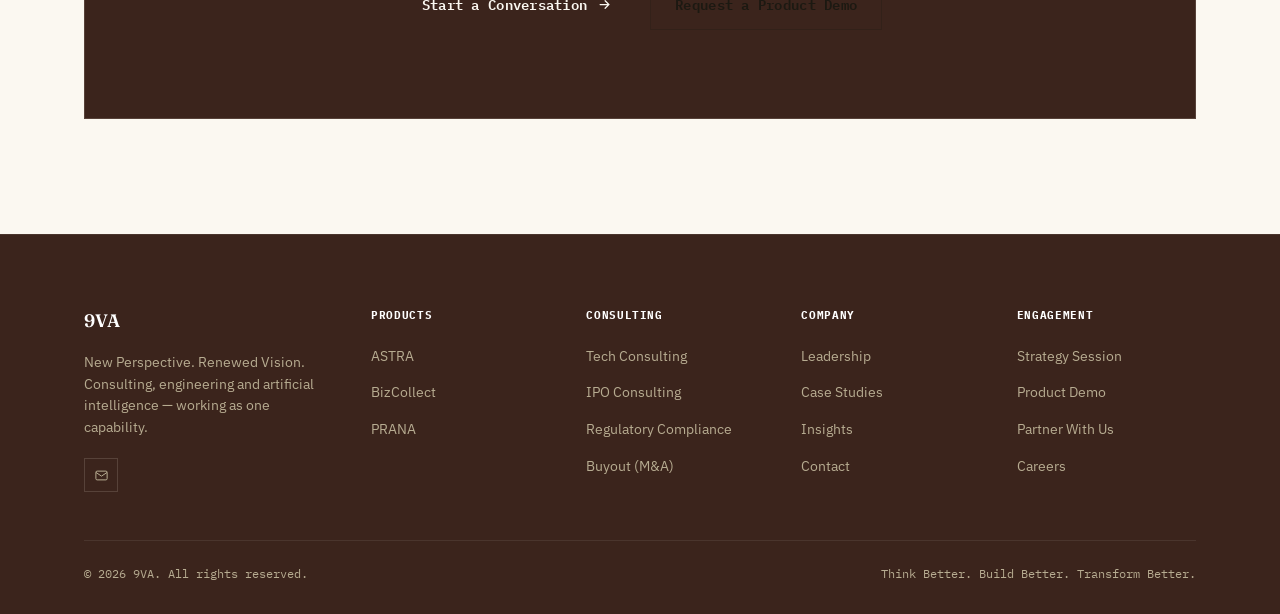
==== commit 69bac068: "Add accessibility pass (skip-link, aria-hidden, landmarks), branded favicons, and 404 page" ====
--- a/index.html
+++ b/index.html
@@ -5,7 +5,10 @@
 <meta name="viewport" content="width=device-width, initial-scale=1.0">
 <title>9VA — New Perspective. Renewed Vision.</title>
 <meta name="description" content="9VA fuses consulting, platform engineering and artificial intelligence into one capability — ASTRA, BizCollect and PRANA, built on reusable enterprise engineering assets.">
-<link rel="icon" href="data:image/svg+xml,<svg xmlns=%22http://www.w3.org/2000/svg%22 viewBox=%220 0 24 24%22><rect width=%2224%22 height=%2224%22 rx=%226%22 fill=%22%233B241C%22/><path d=%22M12 5l5.5 3.2v7.6L12 19l-5.5-3.2V8.2z%22 stroke=%22%23AF441F%22 stroke-width=%221.6%22 fill=%22none%22/></svg>">
+<link rel="icon" type="image/svg+xml" href="assets/img/favicon.svg">
+<link rel="icon" type="image/png" sizes="32x32" href="assets/img/favicon-32.png">
+<link rel="icon" type="image/png" sizes="16x16" href="assets/img/favicon-16.png">
+<link rel="apple-touch-icon" href="assets/img/apple-touch-icon.png">
 <link rel="preconnect" href="https://fonts.googleapis.com">
 <link rel="preconnect" href="https://fonts.gstatic.com" crossorigin>
 <link href="https://fonts.googleapis.com/css2?family=Fraunces:ital,opsz,wght@0,9..144,500;0,9..144,600;0,9..144,700;1,9..144,500&family=IBM+Plex+Mono:wght@500;600;700&family=IBM+Plex+Sans:wght@400;500;600;700&display=swap" rel="stylesheet">
@@ -27,12 +30,13 @@
 <script type="application/ld+json">{"@context": "https://schema.org", "@type": "WebSite", "name": "9VA", "url": "https://9va.in/", "publisher": {"@id": "https://9va.in/#organization"}}</script>
 </head>
 <body>
+<a href="#home" class="skip-link">Skip to content</a>
 
 <!-- ============ NAV ============ -->
 <header class="nav">
   <div class="container">
     <a href="#home" class="brand">
-      <svg class="mark" viewBox="0 0 40 40" fill="none">
+      <svg class="mark" viewBox="0 0 40 40" fill="none" aria-hidden="true">
         <rect width="40" height="40" rx="10" fill="#AF441F" fill-opacity="0.12"/>
         <path d="M20 8l10.4 6v12L20 32 9.6 26V14z" stroke="#FF7A45" stroke-width="1.6"/>
         <path d="M20 8v24M9.6 14l10.4 6 10.4-6M9.6 26l10.4-6 10.4 6" stroke="#FF7A45" stroke-width="1" stroke-opacity=".5"/>
@@ -49,10 +53,10 @@
     </nav>
     <div class="nav-actions">
       <a href="contact.html" class="btn btn-primary btn-sm">Start a Conversation
-        <svg viewBox="0 0 24 24" fill="none" stroke="currentColor" stroke-width="2" stroke-linecap="round"><path d="M5 12h14M13 6l6 6-6 6"/></svg>
+        <svg viewBox="0 0 24 24" fill="none" stroke="currentColor" stroke-width="2" stroke-linecap="round" aria-hidden="true"><path d="M5 12h14M13 6l6 6-6 6"/></svg>
       </a>
       <button class="nav-toggle" aria-label="Open menu">
-        <svg viewBox="0 0 24 24" fill="none" stroke="currentColor" stroke-width="2" stroke-linecap="round"><path d="M4 7h16M4 12h16M4 17h16"/></svg>
+        <svg viewBox="0 0 24 24" fill="none" stroke="currentColor" stroke-width="2" stroke-linecap="round" aria-hidden="true"><path d="M4 7h16M4 12h16M4 17h16"/></svg>
       </button>
     </div>
   </div>
@@ -62,7 +66,7 @@
   <div class="mm-top">
     <span class="brand" style="font-size:18px">9VA</span>
     <button class="mm-close" aria-label="Close menu">
-      <svg width="26" height="26" viewBox="0 0 24 24" fill="none" stroke="#fff" stroke-width="2" stroke-linecap="round"><path d="M6 6l12 12M18 6L6 18"/></svg>
+      <svg width="26" height="26" viewBox="0 0 24 24" fill="none" stroke="#fff" stroke-width="2" stroke-linecap="round" aria-hidden="true"><path d="M6 6l12 12M18 6L6 18"/></svg>
     </button>
   </div>
   <a href="#products">Products</a>
@@ -84,7 +88,7 @@
       <p class="lead">Consulting decides what needs to change. Engineering and AI build the platform that makes it real — one shared foundation behind every product we ship.</p>
       <div class="hero-ctas">
         <a href="contact.html" class="btn btn-primary">Start a Conversation
-          <svg viewBox="0 0 24 24" fill="none" stroke="currentColor" stroke-width="2" stroke-linecap="round"><path d="M5 12h14M13 6l6 6-6 6"/></svg>
+          <svg viewBox="0 0 24 24" fill="none" stroke="currentColor" stroke-width="2" stroke-linecap="round" aria-hidden="true"><path d="M5 12h14M13 6l6 6-6 6"/></svg>
         </a>
         <a href="insights.html" class="btn btn-ghost">Explore Our Thinking</a>
       </div>
@@ -96,7 +100,7 @@
     </div>
     <div class="hero-visual">
       <div class="hero-diagram-card reveal">
-        <svg viewBox="0 0 460 220" fill="none">
+        <svg viewBox="0 0 460 220" fill="none" aria-hidden="true">
           <path class="draw-path" d="M62 44 L232 110" stroke="#948A70" stroke-width="1"/>
           <path class="draw-path" d="M62 110 L232 110" stroke="#948A70" stroke-width="1"/>
           <path class="draw-path" d="M62 176 L232 110" stroke="#948A70" stroke-width="1"/>
@@ -176,30 +180,30 @@
     <div class="triad">
       <div class="triad-card reveal">
         <div class="icon-tile">
-          <svg viewBox="0 0 24 24" fill="none" stroke="currentColor" stroke-width="1.7" stroke-linecap="round" stroke-linejoin="round"><path d="M4 21v-4a2 2 0 012-2h3M4 21h16M4 21V9l8-6 8 6v12M9 21v-6h6v6"/></svg>
+          <svg viewBox="0 0 24 24" fill="none" stroke="currentColor" stroke-width="1.7" stroke-linecap="round" stroke-linejoin="round" aria-hidden="true"><path d="M4 21v-4a2 2 0 012-2h3M4 21h16M4 21V9l8-6 8 6v12M9 21v-6h6v6"/></svg>
         </div>
         <span class="tag">01 — Consulting</span>
         <h3>Business before technology</h3>
         <p>Banking, Lending, Payments, RegTech and IPO Readiness — grounded in operations, risk and regulation, not just software.</p>
-        <a href="consulting.html" class="link-arrow">Explore Consulting <svg viewBox="0 0 24 24" fill="none" stroke="currentColor" stroke-width="2"><path d="M5 12h14M13 6l6 6-6 6"/></svg></a>
+        <a href="consulting.html" class="link-arrow">Explore Consulting <svg viewBox="0 0 24 24" fill="none" stroke="currentColor" stroke-width="2" aria-hidden="true"><path d="M5 12h14M13 6l6 6-6 6"/></svg></a>
       </div>
       <div class="triad-card reveal">
         <div class="icon-tile">
-          <svg viewBox="0 0 24 24" fill="none" stroke="currentColor" stroke-width="1.7" stroke-linecap="round" stroke-linejoin="round"><rect x="7" y="7" width="10" height="10" rx="2"/><path d="M12 2v3M12 19v3M2 12h3M19 12h3M4.9 4.9l2.1 2.1M17 17l2.1 2.1M19.1 4.9L17 7M7 17l-2.1 2.1"/></svg>
+          <svg viewBox="0 0 24 24" fill="none" stroke="currentColor" stroke-width="1.7" stroke-linecap="round" stroke-linejoin="round" aria-hidden="true"><rect x="7" y="7" width="10" height="10" rx="2"/><path d="M12 2v3M12 19v3M2 12h3M19 12h3M4.9 4.9l2.1 2.1M17 17l2.1 2.1M19.1 4.9L17 7M7 17l-2.1 2.1"/></svg>
         </div>
         <span class="tag">02 — Platform Engineering</span>
         <h3>Reusable enterprise assets</h3>
         <p>ASTRA, BizCollect and PRANA — built on a shared foundation of workflow, rules, identity and integration engineering.</p>
-        <a href="engineering.html" class="link-arrow">Explore Engineering <svg viewBox="0 0 24 24" fill="none" stroke="currentColor" stroke-width="2"><path d="M5 12h14M13 6l6 6-6 6"/></svg></a>
+        <a href="engineering.html" class="link-arrow">Explore Engineering <svg viewBox="0 0 24 24" fill="none" stroke="currentColor" stroke-width="2" aria-hidden="true"><path d="M5 12h14M13 6l6 6-6 6"/></svg></a>
       </div>
       <div class="triad-card reveal">
         <div class="icon-tile">
-          <svg viewBox="0 0 24 24" fill="none" stroke="currentColor" stroke-width="1.7" stroke-linecap="round" stroke-linejoin="round"><path d="M12 2l1.8 4.4L18 8l-4.2 1.6L12 14l-1.8-4.4L6 8l4.2-1.6z"/><path d="M19 15l.9 2.1L22 18l-2.1.9L19 21l-.9-2.1L16 18l2.1-.9z"/></svg>
+          <svg viewBox="0 0 24 24" fill="none" stroke="currentColor" stroke-width="1.7" stroke-linecap="round" stroke-linejoin="round" aria-hidden="true"><path d="M12 2l1.8 4.4L18 8l-4.2 1.6L12 14l-1.8-4.4L6 8l4.2-1.6z"/><path d="M19 15l.9 2.1L22 18l-2.1.9L19 21l-.9-2.1L16 18l2.1-.9z"/></svg>
         </div>
         <span class="tag">03 — Artificial Intelligence</span>
         <h3>AI where it creates value</h3>
         <p>Governed, explainable AI woven into workflows and decisions — amplifying judgement, never replacing accountability.</p>
-        <a href="engineering.html#ai" class="link-arrow">See Human + AI in Action <svg viewBox="0 0 24 24" fill="none" stroke="currentColor" stroke-width="2"><path d="M5 12h14M13 6l6 6-6 6"/></svg></a>
+        <a href="engineering.html#ai" class="link-arrow">See Human + AI in Action <svg viewBox="0 0 24 24" fill="none" stroke="currentColor" stroke-width="2" aria-hidden="true"><path d="M5 12h14M13 6l6 6-6 6"/></svg></a>
       </div>
     </div>
   </div>
@@ -209,7 +213,7 @@
 <section class="section section-tint" id="model">
   <div class="container model-wrap">
     <div class="model-diagram reveal">
-      <svg viewBox="0 0 480 420" fill="none">
+      <svg viewBox="0 0 480 420" fill="none" aria-hidden="true">
         <text x="240" y="34" text-anchor="middle" font-family="IBM Plex Mono" font-size="13" font-weight="600" letter-spacing="1" fill="#3B241C">BUSINESS</text>
         <path d="M240 46 L240 150" stroke="#B7AC91" stroke-width="1" stroke-dasharray="3 4"/>
         <path d="M240 150 L120 210" stroke="#B7AC91" stroke-width="1" stroke-dasharray="3 4"/>
@@ -234,9 +238,9 @@
       <h2>Where business, engineering and AI converge</h2>
       <p>9VA exists at the intersection — not as three separate disciplines stitched together, but as one transformation capability. Technology alone rarely transforms organizations. Consulting alone rarely delivers outcomes. AI alone rarely solves business problems.</p>
       <div class="model-list">
-        <li><svg viewBox="0 0 24 24" fill="none" stroke="currentColor" stroke-width="2" stroke-linecap="round"><path d="M20 6L9 17l-5-5"/></svg> Every architecture decision has a business reason</li>
-        <li><svg viewBox="0 0 24 24" fill="none" stroke="currentColor" stroke-width="2" stroke-linecap="round"><path d="M20 6L9 17l-5-5"/></svg> Every AI initiative has a measurable outcome</li>
-        <li><svg viewBox="0 0 24 24" fill="none" stroke="currentColor" stroke-width="2" stroke-linecap="round"><path d="M20 6L9 17l-5-5"/></svg> Every engineering decision simplifies future change</li>
+        <li><svg viewBox="0 0 24 24" fill="none" stroke="currentColor" stroke-width="2" stroke-linecap="round" aria-hidden="true"><path d="M20 6L9 17l-5-5"/></svg> Every architecture decision has a business reason</li>
+        <li><svg viewBox="0 0 24 24" fill="none" stroke="currentColor" stroke-width="2" stroke-linecap="round" aria-hidden="true"><path d="M20 6L9 17l-5-5"/></svg> Every AI initiative has a measurable outcome</li>
+        <li><svg viewBox="0 0 24 24" fill="none" stroke="currentColor" stroke-width="2" stroke-linecap="round" aria-hidden="true"><path d="M20 6L9 17l-5-5"/></svg> Every engineering decision simplifies future change</li>
       </div>
     </div>
   </div>
@@ -255,40 +259,40 @@
       <div class="product-card astra reveal">
         <div class="glow"></div>
         <div class="p-icon">
-          <svg viewBox="0 0 24 24" fill="none" stroke="#FF7A45" stroke-width="1.7" stroke-linecap="round" stroke-linejoin="round"><path d="M3 21h18M5 21V9l7-5 7 5v12M9 21v-6h6v6M9 12h.01M15 12h.01M9 8h.01M15 8h.01"/></svg>
+          <svg viewBox="0 0 24 24" fill="none" stroke="#FF7A45" stroke-width="1.7" stroke-linecap="round" stroke-linejoin="round" aria-hidden="true"><path d="M3 21h18M5 21V9l7-5 7 5v12M9 21v-6h6v6M9 12h.01M15 12h.01M9 8h.01M15 8h.01"/></svg>
         </div>
         <div class="p-tag">Banking Platform 2.0</div>
         <h3>ASTRA</h3>
         <div class="p-sub">Intelligent Banking Operating Layer</div>
         <p class="p-desc">Sits above the Core Banking System without replacing it — orchestrating cheque processing, ATM operations and operational intelligence with AI-assisted decisions.</p>
         <p class="p-line">"Don't replace your bank. Evolve it."</p>
-        <a href="astra.html" class="link-arrow">Explore ASTRA <svg viewBox="0 0 24 24" fill="none" stroke="currentColor" stroke-width="2"><path d="M5 12h14M13 6l6 6-6 6"/></svg></a>
+        <a href="astra.html" class="link-arrow">Explore ASTRA <svg viewBox="0 0 24 24" fill="none" stroke="currentColor" stroke-width="2" aria-hidden="true"><path d="M5 12h14M13 6l6 6-6 6"/></svg></a>
       </div>
 
       <div class="product-card biz reveal">
         <div class="glow"></div>
         <div class="p-icon">
-          <svg viewBox="0 0 24 24" fill="none" stroke="#4C6580" stroke-width="1.7" stroke-linecap="round" stroke-linejoin="round"><path d="M17 1l4 4-4 4M3 11V9a4 4 0 014-4h14M7 23l-4-4 4-4M21 13v2a4 4 0 01-4 4H3"/></svg>
+          <svg viewBox="0 0 24 24" fill="none" stroke="#4C6580" stroke-width="1.7" stroke-linecap="round" stroke-linejoin="round" aria-hidden="true"><path d="M17 1l4 4-4 4M3 11V9a4 4 0 014-4h14M7 23l-4-4 4-4M21 13v2a4 4 0 01-4 4H3"/></svg>
         </div>
         <div class="p-tag">B2B Payment Orchestration</div>
         <h3>BizCollect</h3>
         <div class="p-sub">Commercial Agreement → Final Settlement</div>
         <p class="p-desc">Orchestrates the complete buyer-seller journey through a Commercial Digital Twin — milestone payments, eNACH, and predictable working capital.</p>
         <p class="p-line">"Better agreements. Better payments."</p>
-        <a href="bizcollect.html" class="link-arrow">Explore BizCollect <svg viewBox="0 0 24 24" fill="none" stroke="currentColor" stroke-width="2"><path d="M5 12h14M13 6l6 6-6 6"/></svg></a>
+        <a href="bizcollect.html" class="link-arrow">Explore BizCollect <svg viewBox="0 0 24 24" fill="none" stroke="currentColor" stroke-width="2" aria-hidden="true"><path d="M5 12h14M13 6l6 6-6 6"/></svg></a>
       </div>
 
       <div class="product-card prana reveal">
         <div class="glow"></div>
         <div class="p-icon">
-          <svg viewBox="0 0 24 24" fill="none" stroke="#C68A2E" stroke-width="1.7" stroke-linecap="round" stroke-linejoin="round"><path d="M22 10L12 4 2 10l10 6 10-6z"/><path d="M6 12v5c0 1.7 2.7 3 6 3s6-1.3 6-3v-5"/></svg>
+          <svg viewBox="0 0 24 24" fill="none" stroke="#C68A2E" stroke-width="1.7" stroke-linecap="round" stroke-linejoin="round" aria-hidden="true"><path d="M22 10L12 4 2 10l10 6 10-6z"/><path d="M6 12v5c0 1.7 2.7 3 6 3s6-1.3 6-3v-5"/></svg>
         </div>
         <div class="p-tag">Career & Global Alumni Platform</div>
         <h3>PRANA</h3>
         <div class="p-sub">People Leave. Knowledge Shouldn't.</div>
         <p class="p-desc">Preserves institutional knowledge and builds lifelong relationships with employees — a career timeline, not just an HR record.</p>
         <p class="p-line">"People move on. Their legacy shouldn't."</p>
-        <a href="prana.html" class="link-arrow">Explore PRANA <svg viewBox="0 0 24 24" fill="none" stroke="currentColor" stroke-width="2"><path d="M5 12h14M13 6l6 6-6 6"/></svg></a>
+        <a href="prana.html" class="link-arrow">Explore PRANA <svg viewBox="0 0 24 24" fill="none" stroke="currentColor" stroke-width="2" aria-hidden="true"><path d="M5 12h14M13 6l6 6-6 6"/></svg></a>
       </div>
 
     </div>
@@ -305,42 +309,42 @@
     </div>
     <div class="assets-grid">
       <div class="asset-card reveal">
-        <div class="a-icon"><svg viewBox="0 0 24 24" fill="none" stroke="currentColor" stroke-width="1.7" stroke-linecap="round"><path d="M12 2l1.8 4.4L18 8l-4.2 1.6L12 14l-1.8-4.4L6 8l4.2-1.6z"/><path d="M19 15l.9 2.1L22 18l-2.1.9L19 21l-.9-2.1L16 18l2.1-.9z"/></svg></div>
+        <div class="a-icon"><svg viewBox="0 0 24 24" fill="none" stroke="currentColor" stroke-width="1.7" stroke-linecap="round" aria-hidden="true"><path d="M12 2l1.8 4.4L18 8l-4.2 1.6L12 14l-1.8-4.4L6 8l4.2-1.6z"/><path d="M19 15l.9 2.1L22 18l-2.1.9L19 21l-.9-2.1L16 18l2.1-.9z"/></svg></div>
         <h4>AI Gateway</h4>
         <p>One gateway, every model — routing, guardrails, cost control and audit for every AI call.</p>
       </div>
       <div class="asset-card reveal">
-        <div class="a-icon"><svg viewBox="0 0 24 24" fill="none" stroke="currentColor" stroke-width="1.7" stroke-linecap="round"><path d="M3 6h18M3 12h18M3 18h11"/><circle cx="19" cy="18" r="2"/></svg></div>
+        <div class="a-icon"><svg viewBox="0 0 24 24" fill="none" stroke="currentColor" stroke-width="1.7" stroke-linecap="round" aria-hidden="true"><path d="M3 6h18M3 12h18M3 18h11"/><circle cx="19" cy="18" r="2"/></svg></div>
         <h4>Workflow Engine</h4>
         <p>Business processes become configurable — human, system and AI tasks orchestrated together.</p>
       </div>
       <div class="asset-card reveal">
-        <div class="a-icon"><svg viewBox="0 0 24 24" fill="none" stroke="currentColor" stroke-width="1.7" stroke-linecap="round"><path d="M9 3v18M4 8h5M4 16h5M15 3v18M15 8h5M15 16h5"/></svg></div>
+        <div class="a-icon"><svg viewBox="0 0 24 24" fill="none" stroke="currentColor" stroke-width="1.7" stroke-linecap="round" aria-hidden="true"><path d="M9 3v18M4 8h5M4 16h5M15 3v18M15 8h5M15 16h5"/></svg></div>
         <h4>Rule Engine</h4>
         <p>Business rules as versioned, auditable assets — policies evolve without touching code.</p>
       </div>
       <div class="asset-card reveal">
-        <div class="a-icon"><svg viewBox="0 0 24 24" fill="none" stroke="currentColor" stroke-width="1.7" stroke-linecap="round"><circle cx="6" cy="6" r="2.4"/><circle cx="18" cy="6" r="2.4"/><circle cx="12" cy="18" r="2.4"/><path d="M8 7l3 9M16 7l-3 9M8.4 6h7.2"/></svg></div>
+        <div class="a-icon"><svg viewBox="0 0 24 24" fill="none" stroke="currentColor" stroke-width="1.7" stroke-linecap="round" aria-hidden="true"><circle cx="6" cy="6" r="2.4"/><circle cx="18" cy="6" r="2.4"/><circle cx="12" cy="18" r="2.4"/><path d="M8 7l3 9M16 7l-3 9M8.4 6h7.2"/></svg></div>
         <h4>API &amp; Event Gateway</h4>
         <p>Every capability exposed as an API; every business event published for anyone to subscribe.</p>
       </div>
       <div class="asset-card reveal">
-        <div class="a-icon"><svg viewBox="0 0 24 24" fill="none" stroke="currentColor" stroke-width="1.7" stroke-linecap="round"><path d="M14 2H6a2 2 0 00-2 2v16a2 2 0 002 2h12a2 2 0 002-2V8z"/><path d="M14 2v6h6M9 13h6M9 17h6"/></svg></div>
+        <div class="a-icon"><svg viewBox="0 0 24 24" fill="none" stroke="currentColor" stroke-width="1.7" stroke-linecap="round" aria-hidden="true"><path d="M14 2H6a2 2 0 00-2 2v16a2 2 0 002 2h12a2 2 0 002-2V8z"/><path d="M14 2v6h6M9 13h6M9 17h6"/></svg></div>
         <h4>Document Intelligence</h4>
         <p>Beyond OCR — Vision AI that classifies, validates and understands business documents.</p>
       </div>
       <div class="asset-card reveal">
-        <div class="a-icon"><svg viewBox="0 0 24 24" fill="none" stroke="currentColor" stroke-width="1.7" stroke-linecap="round"><path d="M12 3l7 3v6c0 4.4-3 8.4-7 9-4-.6-7-4.6-7-9V6z"/><path d="M9.3 12l1.8 1.8 3.6-3.6"/></svg></div>
+        <div class="a-icon"><svg viewBox="0 0 24 24" fill="none" stroke="currentColor" stroke-width="1.7" stroke-linecap="round" aria-hidden="true"><path d="M12 3l7 3v6c0 4.4-3 8.4-7 9-4-.6-7-4.6-7-9V6z"/><path d="M9.3 12l1.8 1.8 3.6-3.6"/></svg></div>
         <h4>Identity, Trust &amp; Security</h4>
         <p>SSO, zero-trust authorization and eSign — provided once, consumed by every application.</p>
       </div>
       <div class="asset-card reveal">
-        <div class="a-icon"><svg viewBox="0 0 24 24" fill="none" stroke="currentColor" stroke-width="1.7" stroke-linecap="round"><path d="M1 12s4-7 11-7 11 7 11 7-4 7-11 7-11-7-11-7z"/><circle cx="12" cy="12" r="3"/></svg></div>
+        <div class="a-icon"><svg viewBox="0 0 24 24" fill="none" stroke="currentColor" stroke-width="1.7" stroke-linecap="round" aria-hidden="true"><path d="M1 12s4-7 11-7 11 7 11 7-4 7-11 7-11-7-11-7z"/><circle cx="12" cy="12" r="3"/></svg></div>
         <h4>Observability</h4>
         <p>Metrics, logs and traces fused with business KPIs — from reactive to predictive operations.</p>
       </div>
       <div class="asset-card reveal">
-        <div class="a-icon"><svg viewBox="0 0 24 24" fill="none" stroke="currentColor" stroke-width="1.7" stroke-linecap="round"><rect x="3" y="4" width="18" height="16" rx="2"/><path d="M3 9h18M8 4v5M8 20l3-6h2l3 6"/></svg></div>
+        <div class="a-icon"><svg viewBox="0 0 24 24" fill="none" stroke="currentColor" stroke-width="1.7" stroke-linecap="round" aria-hidden="true"><rect x="3" y="4" width="18" height="16" rx="2"/><path d="M3 9h18M8 4v5M8 20l3-6h2l3 6"/></svg></div>
         <h4>Audit &amp; Governance</h4>
         <p>Every decision explainable — who acted, why, under which policy, at every layer.</p>
       </div>
@@ -369,7 +373,7 @@
     </div>
 
     <div class="circuit-wrap reveal">
-      <svg viewBox="0 0 860 340" fill="none">
+      <svg viewBox="0 0 860 340" fill="none" aria-hidden="true">
         <!-- row 1: Consulting -->
         <path class="draw-path" d="M110,60 L283,60 L317,60 L340,60 L340,46 L390,46 L390,60 L413,60 L447,60 L470,60 L470,74 L520,74 L520,60 L543,60 L577,60 L740,60" stroke="var(--rust)" stroke-opacity=".55" stroke-width="1.4"/>
         <!-- row 2: Engineering -->
@@ -448,38 +452,38 @@
       <div class="practice-row reveal">
         <span class="practice-num">01</span>
         <div style="display:flex;align-items:center;gap:14px">
-          <span class="practice-icon"><svg viewBox="0 0 24 24" fill="none" stroke="currentColor" stroke-width="1.6" stroke-linecap="round"><rect x="7" y="7" width="10" height="10" rx="2"/><path d="M12 2v3M12 19v3M2 12h3M19 12h3"/></svg></span>
+          <span class="practice-icon"><svg viewBox="0 0 24 24" fill="none" stroke="currentColor" stroke-width="1.6" stroke-linecap="round" aria-hidden="true"><rect x="7" y="7" width="10" height="10" rx="2"/><path d="M12 2v3M12 19v3M2 12h3M19 12h3"/></svg></span>
           <h4>Tech Consulting</h4>
         </div>
         <p>Strategy, architecture and AI adoption across banking, lending, payments and enterprise operations.</p>
-        <span class="practice-cta link-arrow">Learn more <svg viewBox="0 0 24 24" fill="none" stroke="currentColor" stroke-width="2"><path d="M5 12h14M13 6l6 6-6 6"/></svg></span>
+        <span class="practice-cta link-arrow">Learn more <svg viewBox="0 0 24 24" fill="none" stroke="currentColor" stroke-width="2" aria-hidden="true"><path d="M5 12h14M13 6l6 6-6 6"/></svg></span>
       </div>
       <div class="practice-row reveal">
         <span class="practice-num">02</span>
         <div style="display:flex;align-items:center;gap:14px">
-          <span class="practice-icon"><svg viewBox="0 0 24 24" fill="none" stroke="currentColor" stroke-width="1.6" stroke-linecap="round"><path d="M3 17l6-6 4 4 8-8M21 7v6h-6"/></svg></span>
+          <span class="practice-icon"><svg viewBox="0 0 24 24" fill="none" stroke="currentColor" stroke-width="1.6" stroke-linecap="round" aria-hidden="true"><path d="M3 17l6-6 4 4 8-8M21 7v6h-6"/></svg></span>
           <h4>IPO Consulting</h4>
         </div>
         <p>Technology, governance and reporting maturity that gives investors confidence, built well before the listing date.</p>
-        <span class="practice-cta link-arrow">Learn more <svg viewBox="0 0 24 24" fill="none" stroke="currentColor" stroke-width="2"><path d="M5 12h14M13 6l6 6-6 6"/></svg></span>
+        <span class="practice-cta link-arrow">Learn more <svg viewBox="0 0 24 24" fill="none" stroke="currentColor" stroke-width="2" aria-hidden="true"><path d="M5 12h14M13 6l6 6-6 6"/></svg></span>
       </div>
       <div class="practice-row reveal">
         <span class="practice-num">03</span>
         <div style="display:flex;align-items:center;gap:14px">
-          <span class="practice-icon"><svg viewBox="0 0 24 24" fill="none" stroke="currentColor" stroke-width="1.6" stroke-linecap="round"><path d="M12 3v18M5 8l-3 6a3.5 3.5 0 007 0zM19 8l-3 6a3.5 3.5 0 007 0zM5 8h14M9 3h6"/></svg></span>
+          <span class="practice-icon"><svg viewBox="0 0 24 24" fill="none" stroke="currentColor" stroke-width="1.6" stroke-linecap="round" aria-hidden="true"><path d="M12 3v18M5 8l-3 6a3.5 3.5 0 007 0zM19 8l-3 6a3.5 3.5 0 007 0zM5 8h14M9 3h6"/></svg></span>
           <h4>Regulatory Compliance Consulting</h4>
         </div>
         <p>Compliance designed into the platform itself — explainable decisions, auditable controls, nothing bolted on after.</p>
-        <span class="practice-cta link-arrow">Learn more <svg viewBox="0 0 24 24" fill="none" stroke="currentColor" stroke-width="2"><path d="M5 12h14M13 6l6 6-6 6"/></svg></span>
+        <span class="practice-cta link-arrow">Learn more <svg viewBox="0 0 24 24" fill="none" stroke="currentColor" stroke-width="2" aria-hidden="true"><path d="M5 12h14M13 6l6 6-6 6"/></svg></span>
       </div>
       <div class="practice-row reveal">
         <span class="practice-num">04</span>
         <div style="display:flex;align-items:center;gap:14px">
-          <span class="practice-icon"><svg viewBox="0 0 24 24" fill="none" stroke="currentColor" stroke-width="1.6" stroke-linecap="round"><path d="M8 3L4 7l4 4M4 7h9a4 4 0 014 4v1M16 21l4-4-4-4M20 17h-9a4 4 0 01-4-4v-1"/></svg></span>
+          <span class="practice-icon"><svg viewBox="0 0 24 24" fill="none" stroke="currentColor" stroke-width="1.6" stroke-linecap="round" aria-hidden="true"><path d="M8 3L4 7l4 4M4 7h9a4 4 0 014 4v1M16 21l4-4-4-4M20 17h-9a4 4 0 01-4-4v-1"/></svg></span>
           <h4>Buyout (M&amp;A) Consulting</h4>
         </div>
         <p>Technology and operational due diligence for acquisitions, carve-outs and post-merger integration.</p>
-        <span class="practice-cta link-arrow">Learn more <svg viewBox="0 0 24 24" fill="none" stroke="currentColor" stroke-width="2"><path d="M5 12h14M13 6l6 6-6 6"/></svg></span>
+        <span class="practice-cta link-arrow">Learn more <svg viewBox="0 0 24 24" fill="none" stroke="currentColor" stroke-width="2" aria-hidden="true"><path d="M5 12h14M13 6l6 6-6 6"/></svg></span>
       </div>
     </div>
   </div>
@@ -550,27 +554,27 @@
     </div>
     <div class="flow-diagram reveal">
       <div class="flow-node sys">
-        <span class="fi"><svg viewBox="0 0 24 24" fill="none" stroke="currentColor" stroke-width="1.8"><rect x="3" y="4" width="18" height="16" rx="2"/><path d="M3 9h18"/></svg></span>
+        <span class="fi"><svg viewBox="0 0 24 24" fill="none" stroke="currentColor" stroke-width="1.8" aria-hidden="true"><rect x="3" y="4" width="18" height="16" rx="2"/><path d="M3 9h18"/></svg></span>
         Business Event Detected
       </div>
       <div class="flow-arrow">▼ rule engine evaluates</div>
       <div class="flow-node sys">
-        <span class="fi"><svg viewBox="0 0 24 24" fill="none" stroke="currentColor" stroke-width="1.8"><path d="M9 3v18M4 8h5M4 16h5M15 3v18M15 8h5M15 16h5"/></svg></span>
+        <span class="fi"><svg viewBox="0 0 24 24" fill="none" stroke="currentColor" stroke-width="1.8" aria-hidden="true"><path d="M9 3v18M4 8h5M4 16h5M15 3v18M15 8h5M15 16h5"/></svg></span>
         Policy &amp; Business Rules
       </div>
       <div class="flow-arrow">▼ where judgement is needed</div>
       <div class="flow-node ai">
-        <span class="fi"><svg viewBox="0 0 24 24" fill="none" stroke="currentColor" stroke-width="1.8"><path d="M12 2l1.8 4.4L18 8l-4.2 1.6L12 14l-1.8-4.4L6 8l4.2-1.6z"/></svg></span>
+        <span class="fi"><svg viewBox="0 0 24 24" fill="none" stroke="currentColor" stroke-width="1.8" aria-hidden="true"><path d="M12 2l1.8 4.4L18 8l-4.2 1.6L12 14l-1.8-4.4L6 8l4.2-1.6z"/></svg></span>
         AI Analysis &amp; Recommendation
       </div>
       <div class="flow-arrow">▼ accountability preserved</div>
       <div class="flow-node human">
-        <span class="fi"><svg viewBox="0 0 24 24" fill="none" stroke="currentColor" stroke-width="1.8"><circle cx="12" cy="8" r="4"/><path d="M4 21v-1a7 7 0 0114 0v1"/></svg></span>
+        <span class="fi"><svg viewBox="0 0 24 24" fill="none" stroke="currentColor" stroke-width="1.8" aria-hidden="true"><circle cx="12" cy="8" r="4"/><path d="M4 21v-1a7 7 0 0114 0v1"/></svg></span>
         Human Decision &amp; Approval
       </div>
       <div class="flow-arrow">▼ feedback loop</div>
       <div class="flow-node ai">
-        <span class="fi"><svg viewBox="0 0 24 24" fill="none" stroke="currentColor" stroke-width="1.8"><path d="M1 12s4-7 11-7 11 7 11 7-4 7-11 7-11-7-11-7z"/><circle cx="12" cy="12" r="3"/></svg></span>
+        <span class="fi"><svg viewBox="0 0 24 24" fill="none" stroke="currentColor" stroke-width="1.8" aria-hidden="true"><path d="M1 12s4-7 11-7 11 7 11 7-4 7-11 7-11-7-11-7z"/><circle cx="12" cy="12" r="3"/></svg></span>
         Continuous Learning
       </div>
     </div>
@@ -686,7 +690,7 @@
       <p>Not about software. Not about AI. Not about platforms. About possibilities. If there's a better way to solve your business challenge, we'd like to explore it with you.</p>
       <div class="cta-actions">
         <a href="contact.html" class="btn btn-primary">Start a Conversation
-          <svg viewBox="0 0 24 24" fill="none" stroke="currentColor" stroke-width="2" stroke-linecap="round"><path d="M5 12h14M13 6l6 6-6 6"/></svg>
+          <svg viewBox="0 0 24 24" fill="none" stroke="currentColor" stroke-width="2" stroke-linecap="round" aria-hidden="true"><path d="M5 12h14M13 6l6 6-6 6"/></svg>
         </a>
         <a href="contact.html" class="btn btn-ghost">Request a Product Demo</a>
       </div>
@@ -702,7 +706,7 @@
         <span class="brand" style="color:#fff">9VA</span>
         <p>New Perspective. Renewed Vision. Consulting, engineering and artificial intelligence — working as one capability.</p>
         <div class="social-row">
-          <a href="contact.html" aria-label="Email"><svg viewBox="0 0 24 24" fill="none" stroke="currentColor" stroke-width="1.6"><rect x="3" y="5" width="18" height="14" rx="2"/><path d="M3 7l9 6 9-6"/></svg></a>
+          <a href="contact.html" aria-label="Email"><svg viewBox="0 0 24 24" fill="none" stroke="currentColor" stroke-width="1.6" aria-hidden="true"><rect x="3" y="5" width="18" height="14" rx="2"/><path d="M3 7l9 6 9-6"/></svg></a>
         </div>
       </div>
       <div class="footer-col">
--- a/assets/css/style.css
+++ b/assets/css/style.css
@@ -61,6 +61,29 @@
 button{font:inherit;cursor:pointer;border:none;background:none;color:inherit}
 em,i{font-family:'Fraunces',serif;font-style:italic}
 
+.skip-link{
+  position:absolute;
+  left:-9999px;
+  top:auto;
+  width:1px;height:1px;
+  overflow:hidden;
+  z-index:999;
+}
+.skip-link:focus{
+  position:fixed;
+  left:16px;top:16px;
+  width:auto;height:auto;
+  padding:12px 20px;
+  background:var(--ink);
+  color:var(--text-inverse);
+  font-family:'IBM Plex Mono',monospace;
+  font-size:13px;
+  font-weight:600;
+  letter-spacing:0.02em;
+  border-radius:var(--radius-sm);
+  box-shadow:0 8px 24px rgba(0,0,0,0.25);
+}
+
 h1,h2,h3,h4,.display{
   font-family:'Fraunces',Georgia,serif;
   font-weight:560;
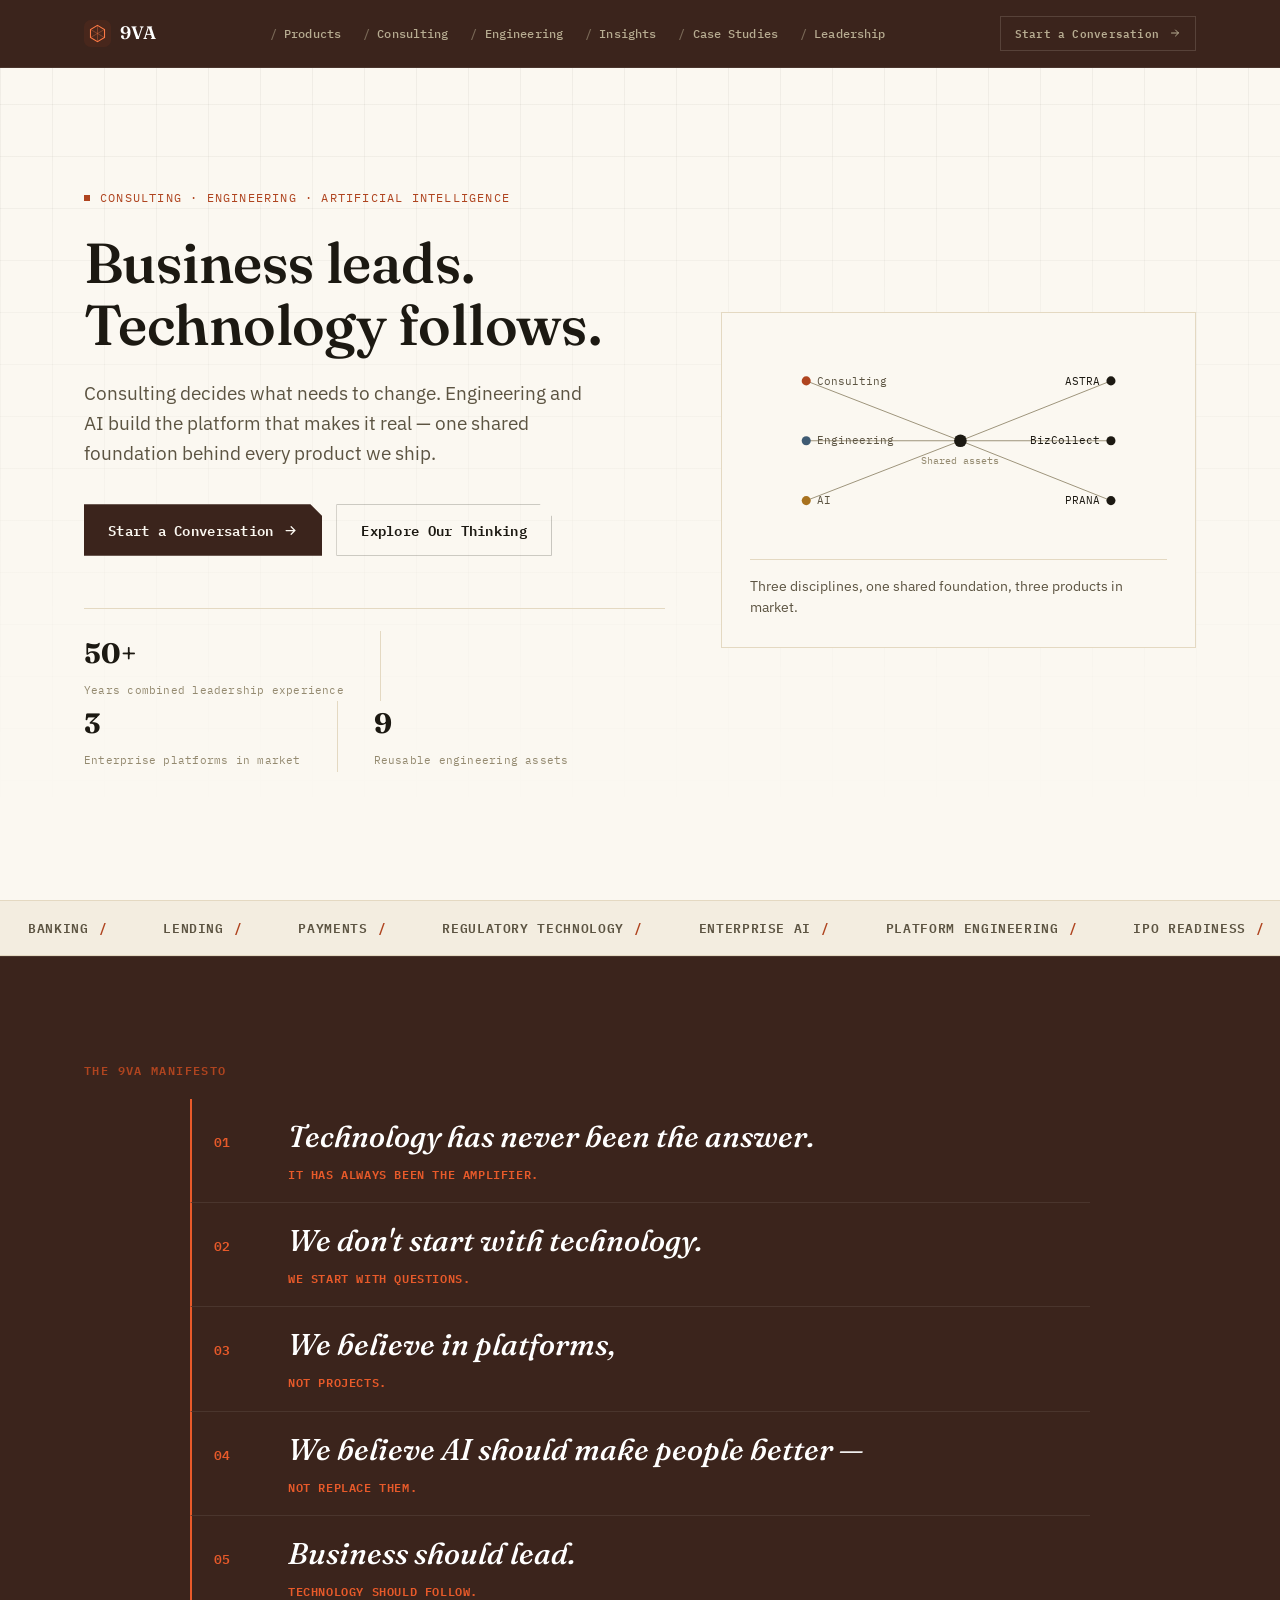
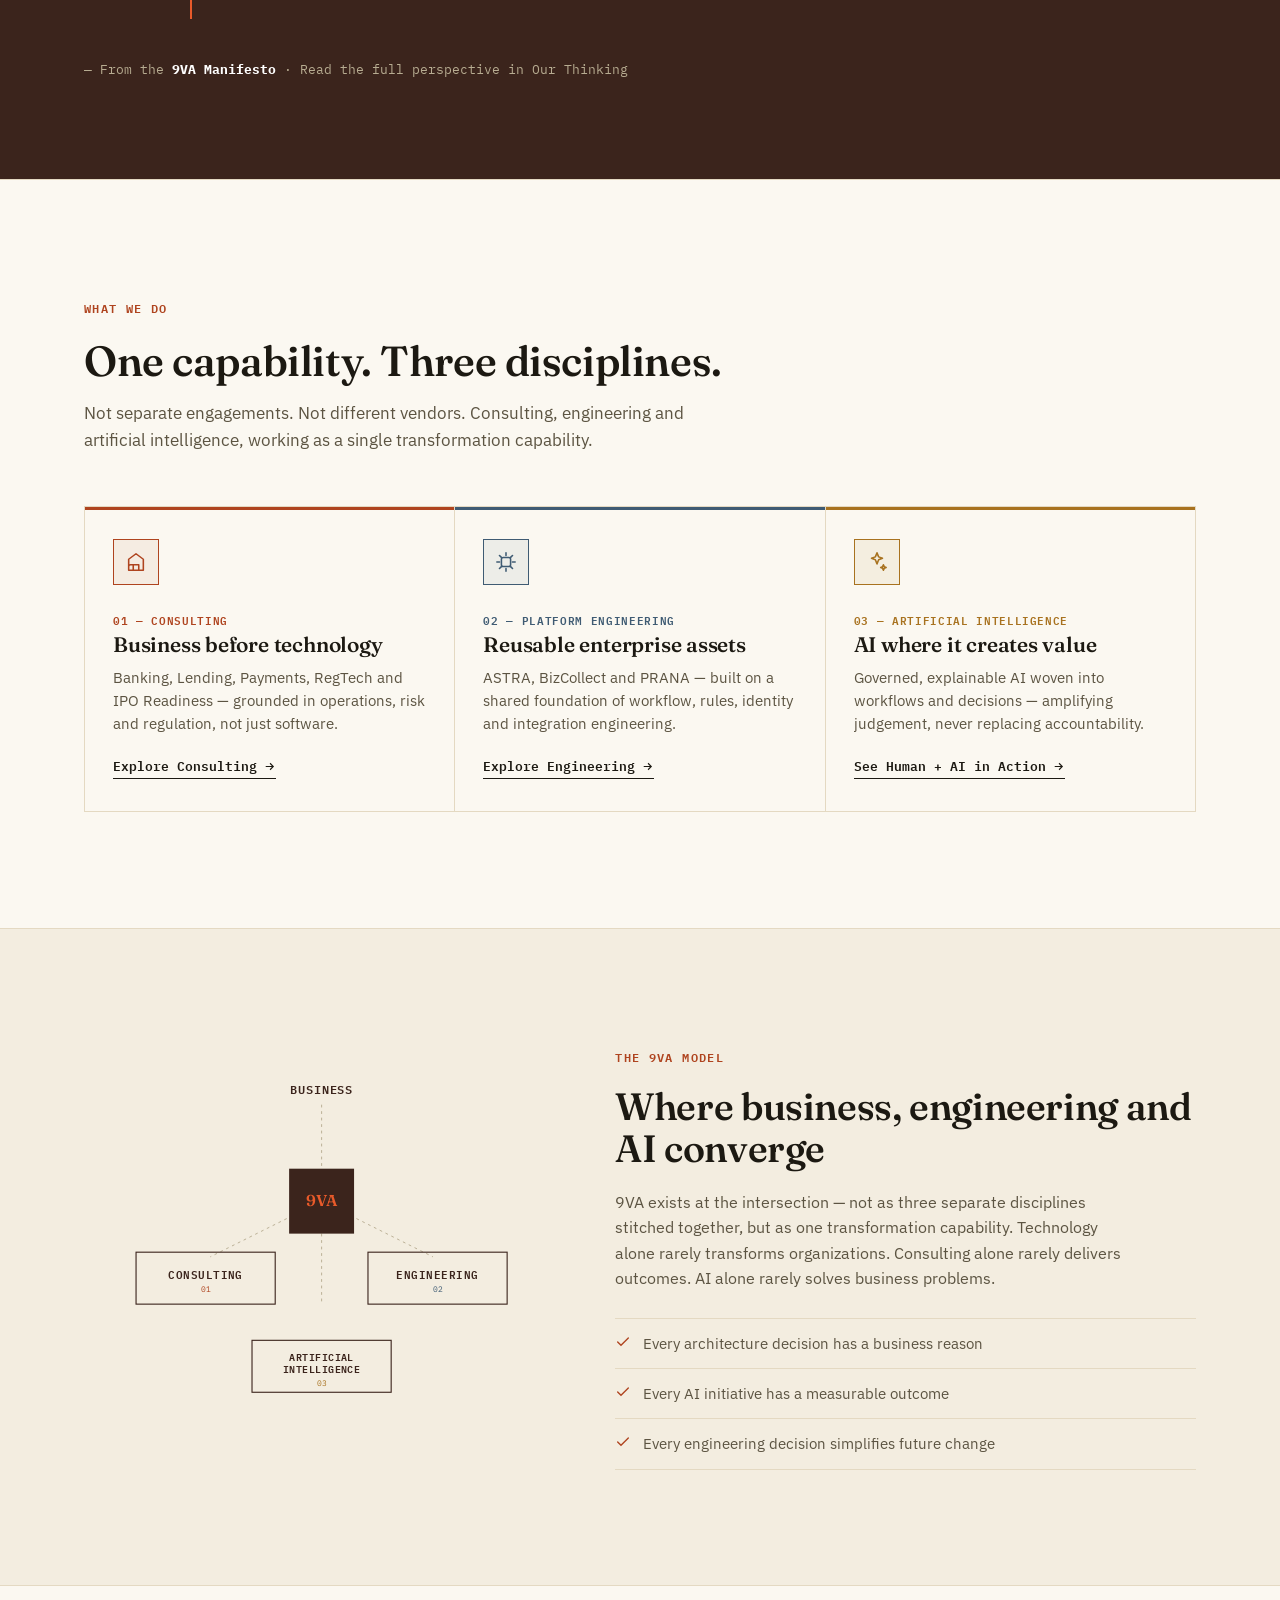
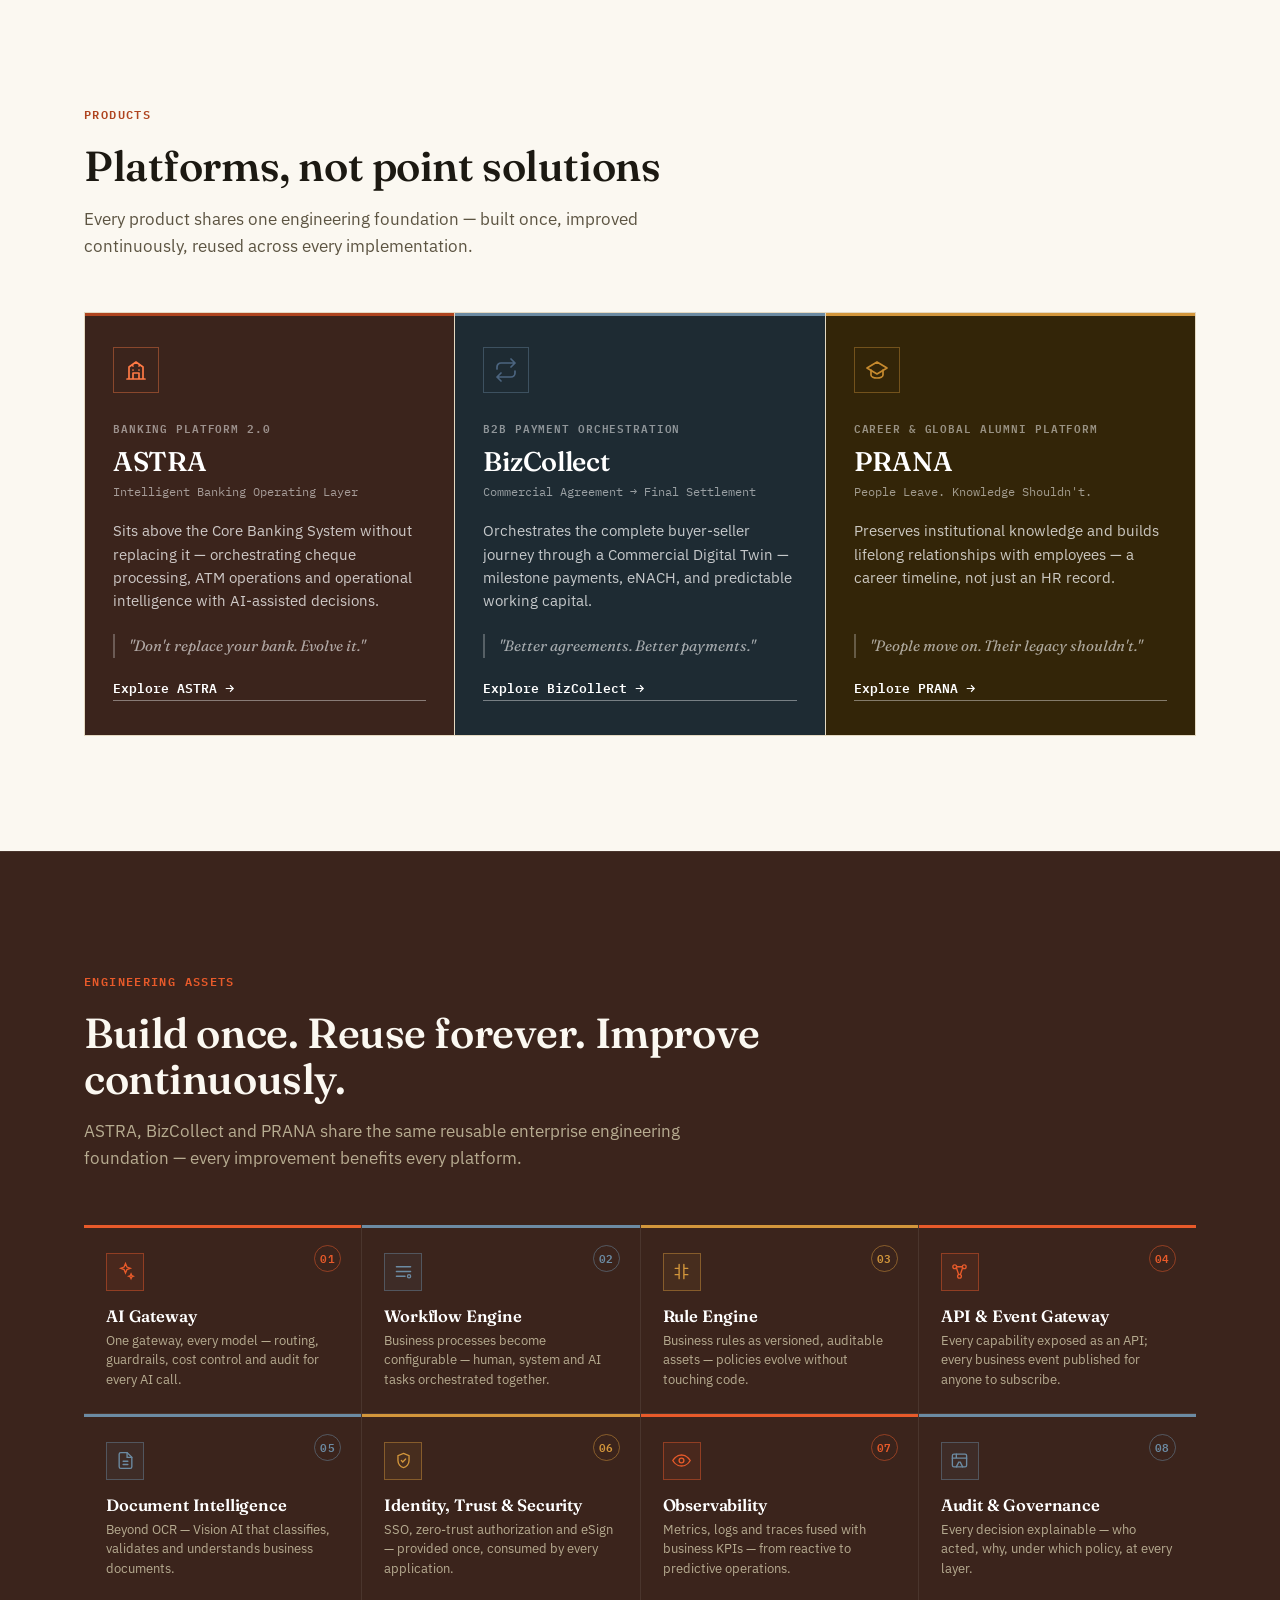
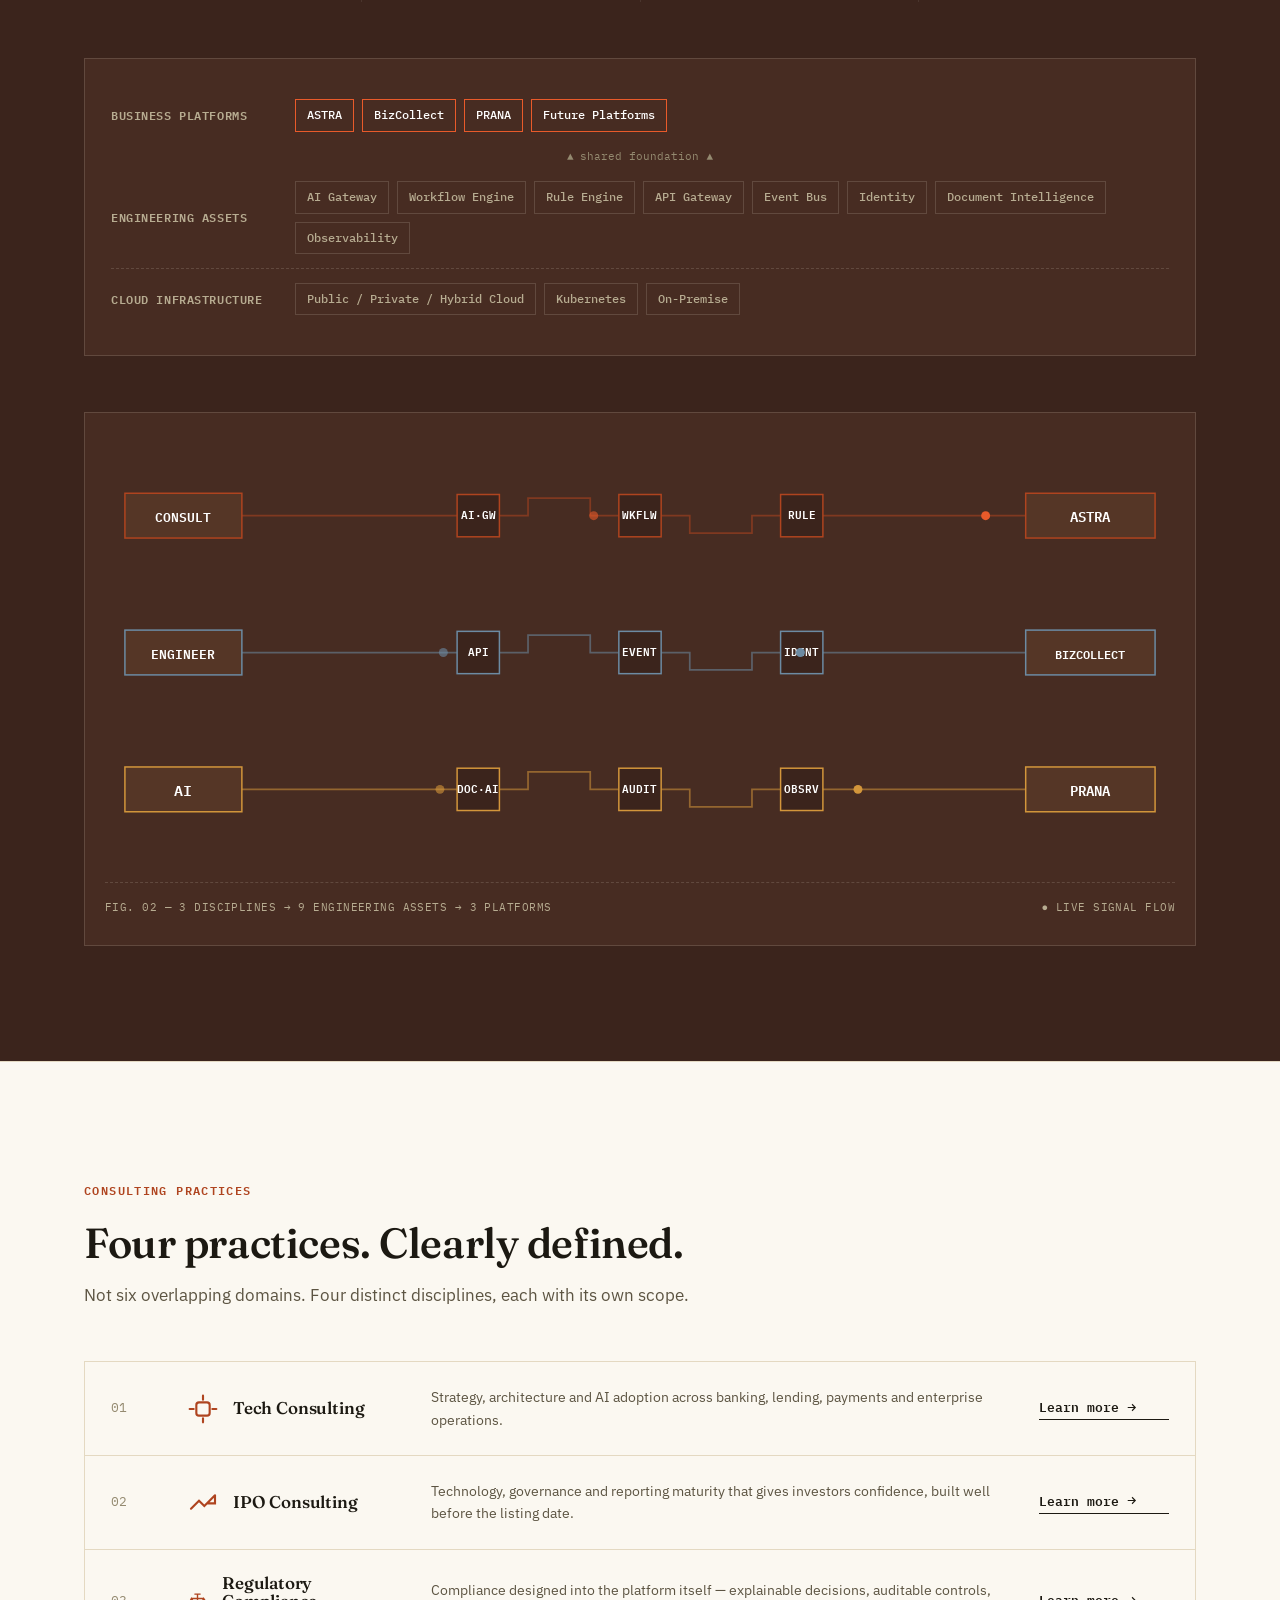
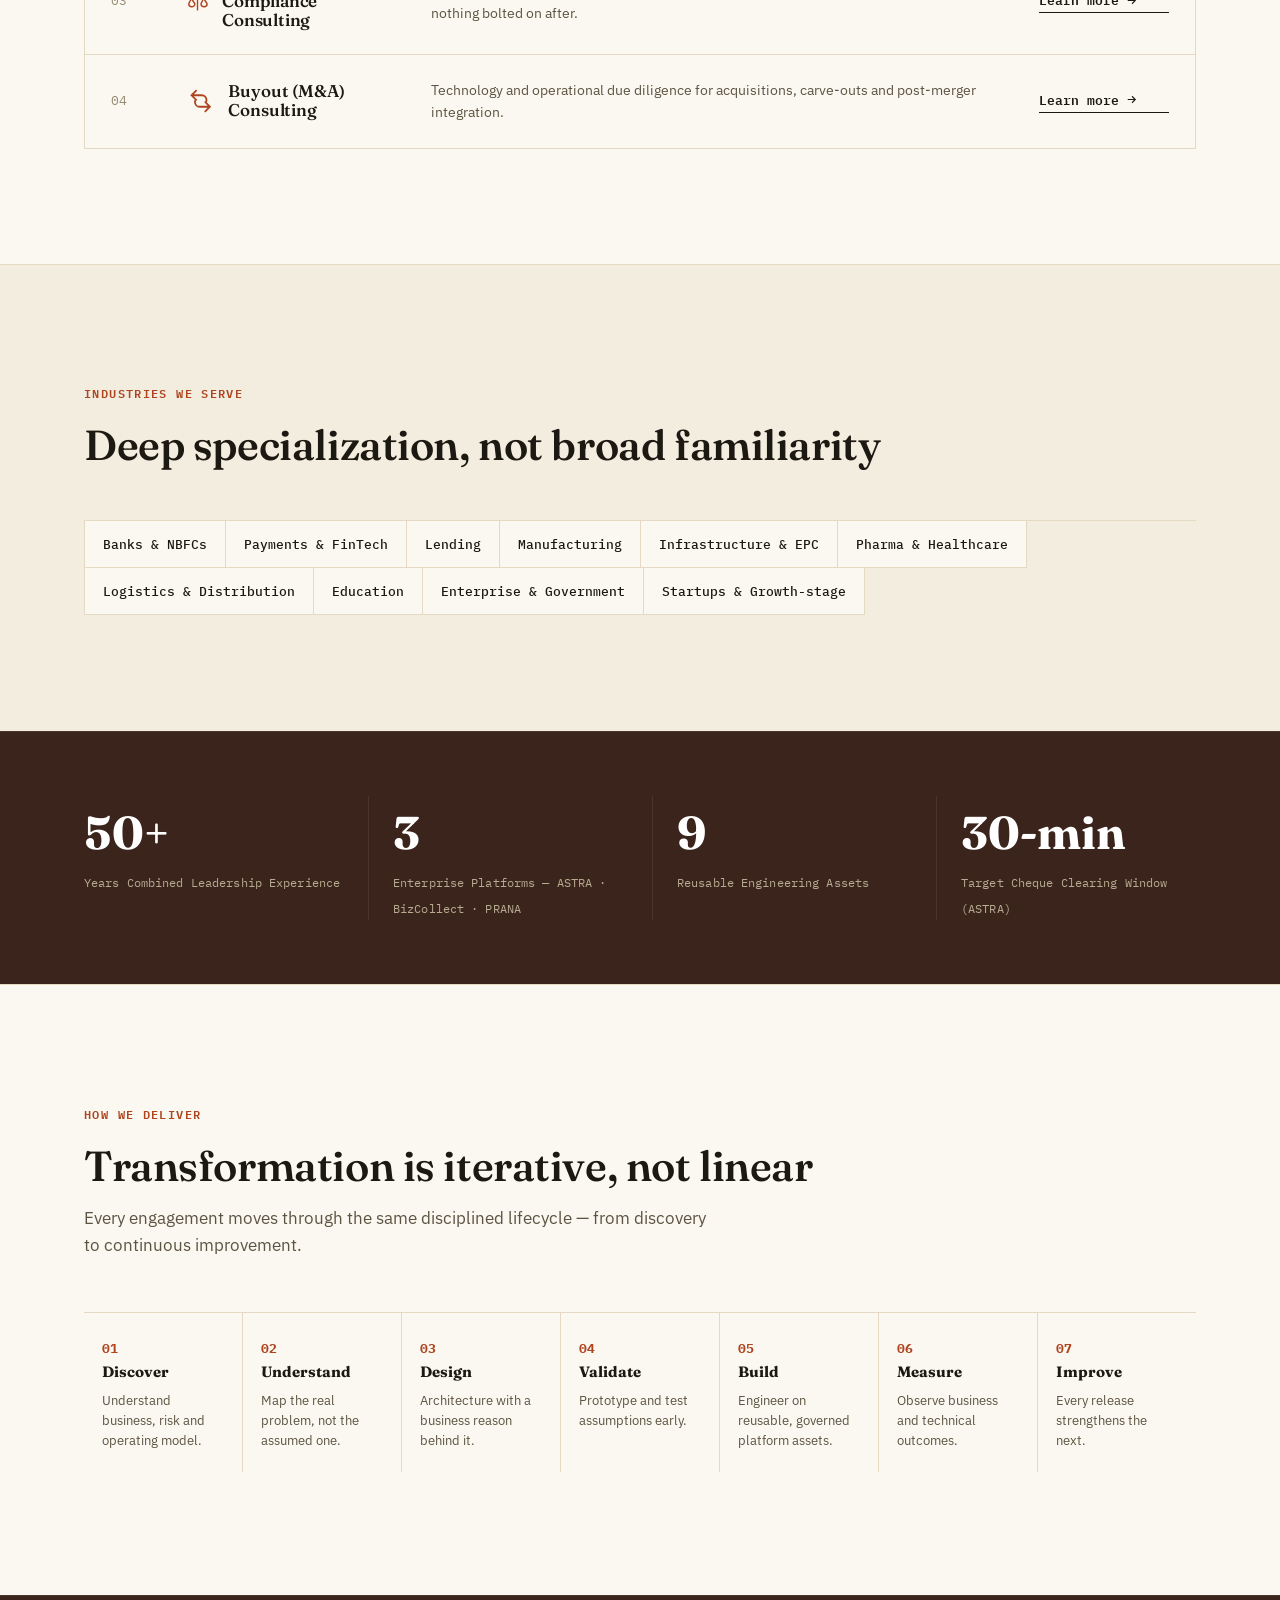
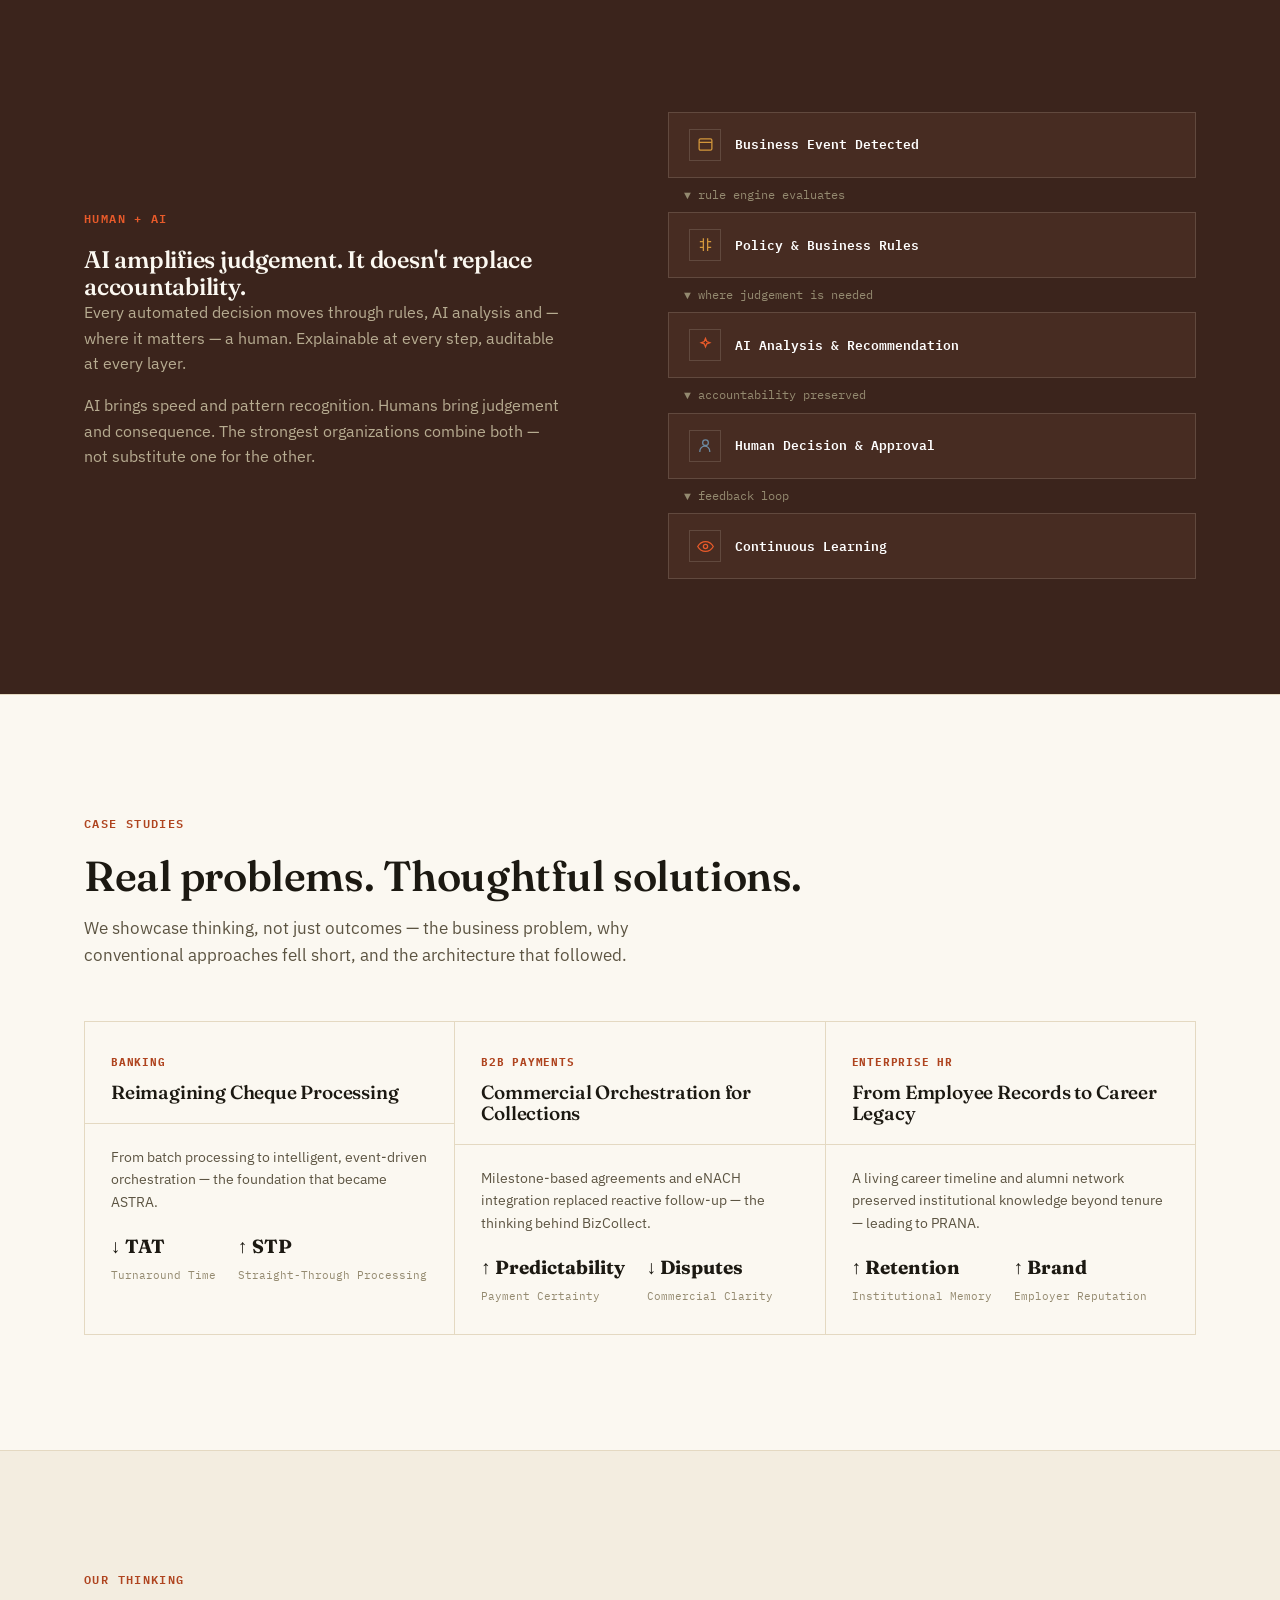
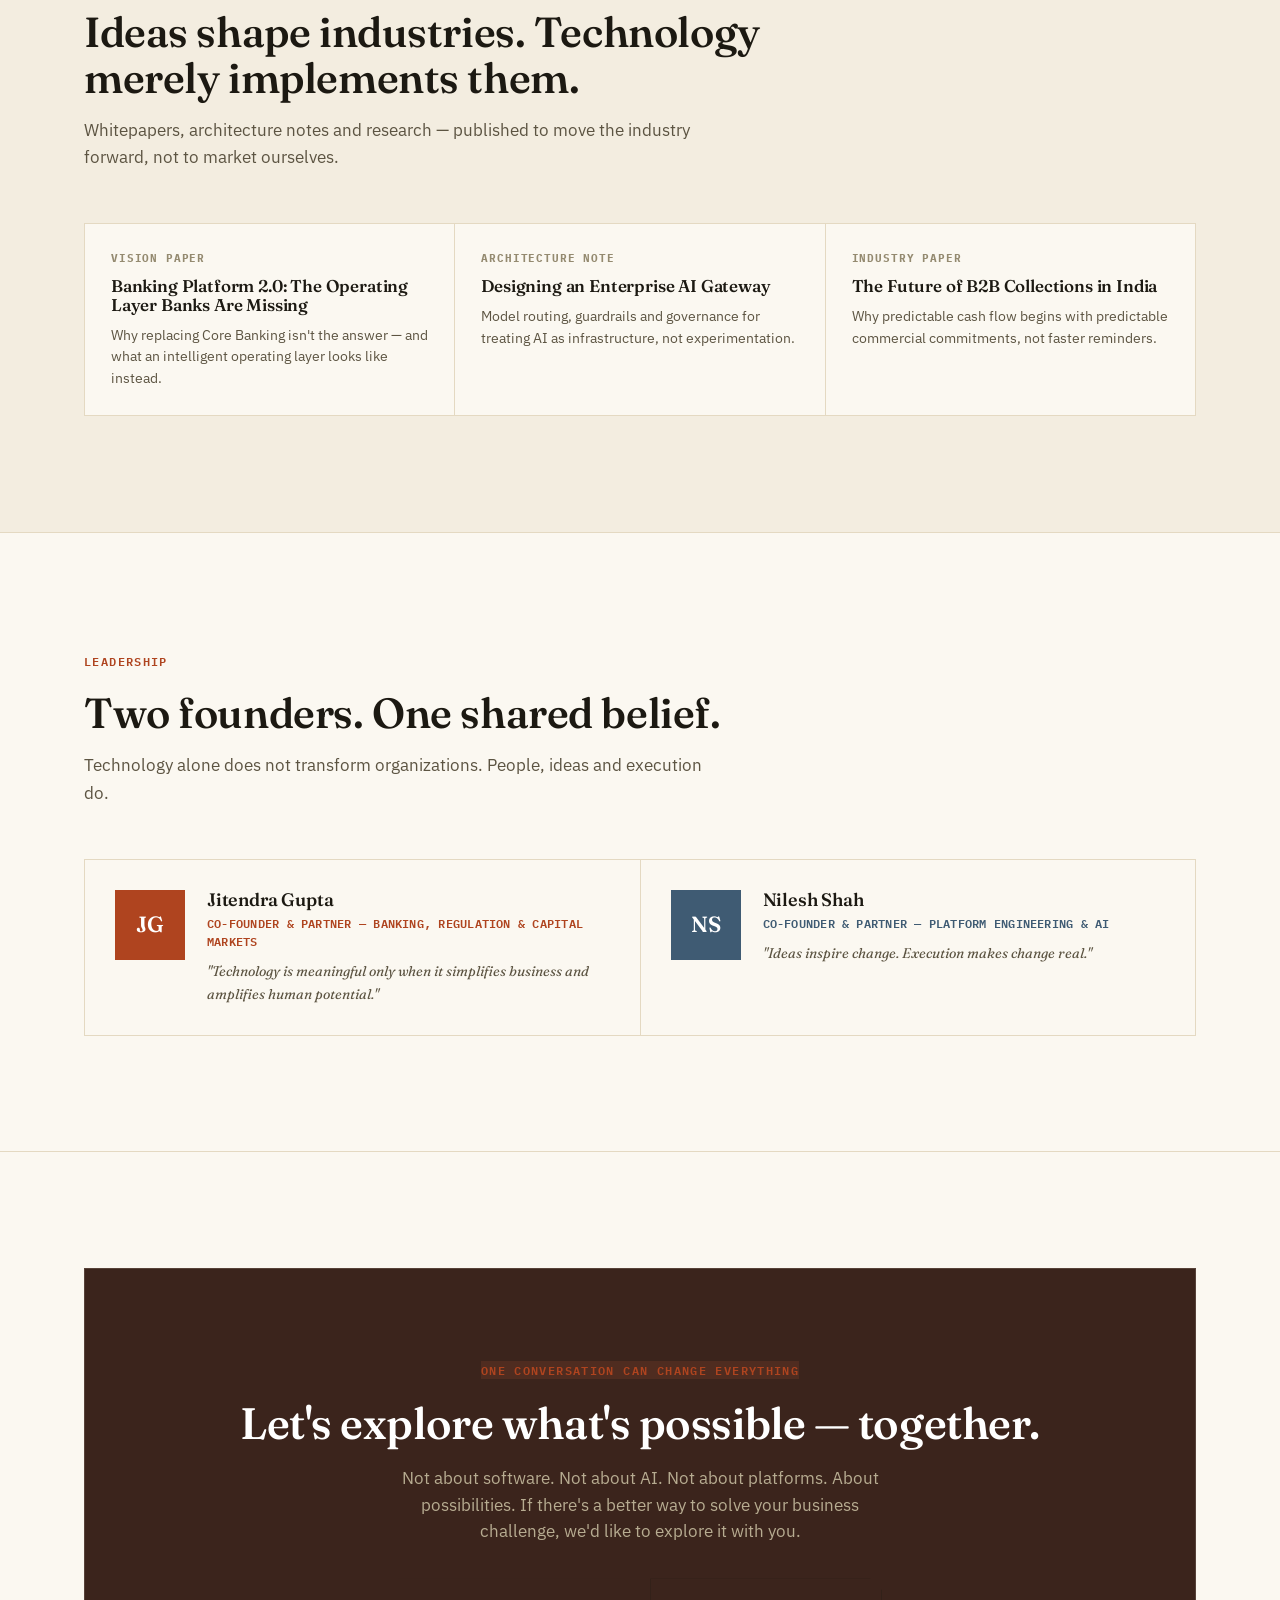
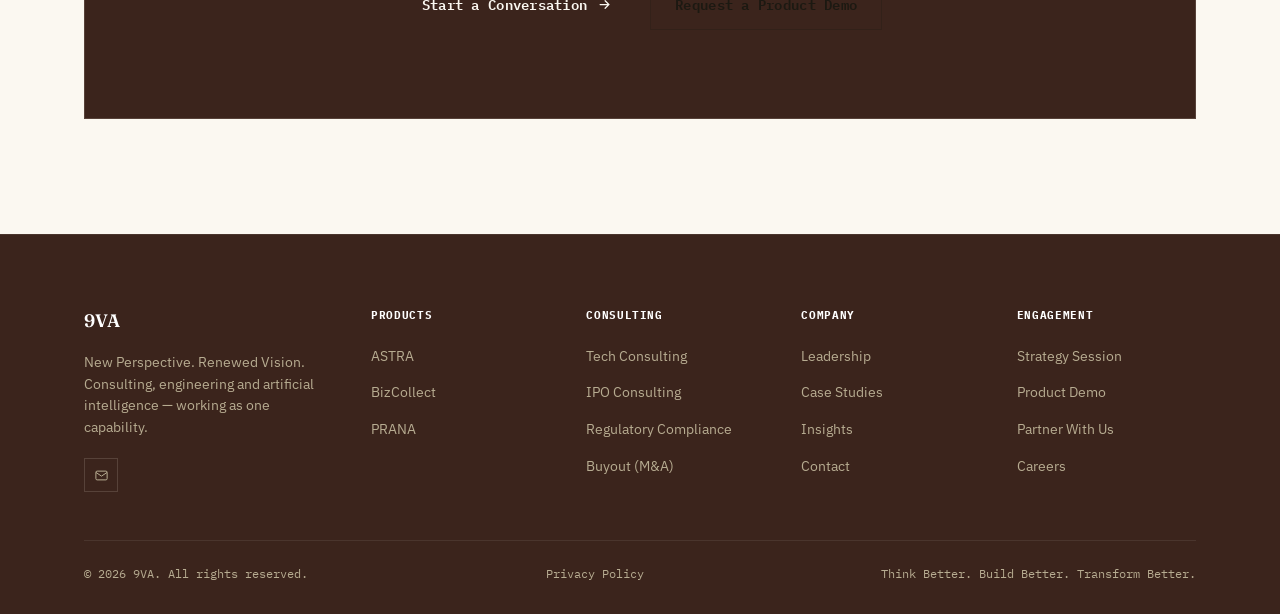
==== commit b72690e5: "Add Privacy Policy page, link from footer site-wide, update sitemap" ====
--- a/index.html
+++ b/index.html
@@ -728,6 +728,7 @@
     </div>
     <div class="footer-bottom">
       <span>© <span data-year>2026</span> 9VA. All rights reserved.</span>
+      <span><a href="privacy.html" style="color:inherit">Privacy Policy</a></span>
       <span>Think Better. Build Better. Transform Better.</span>
     </div>
   </div>
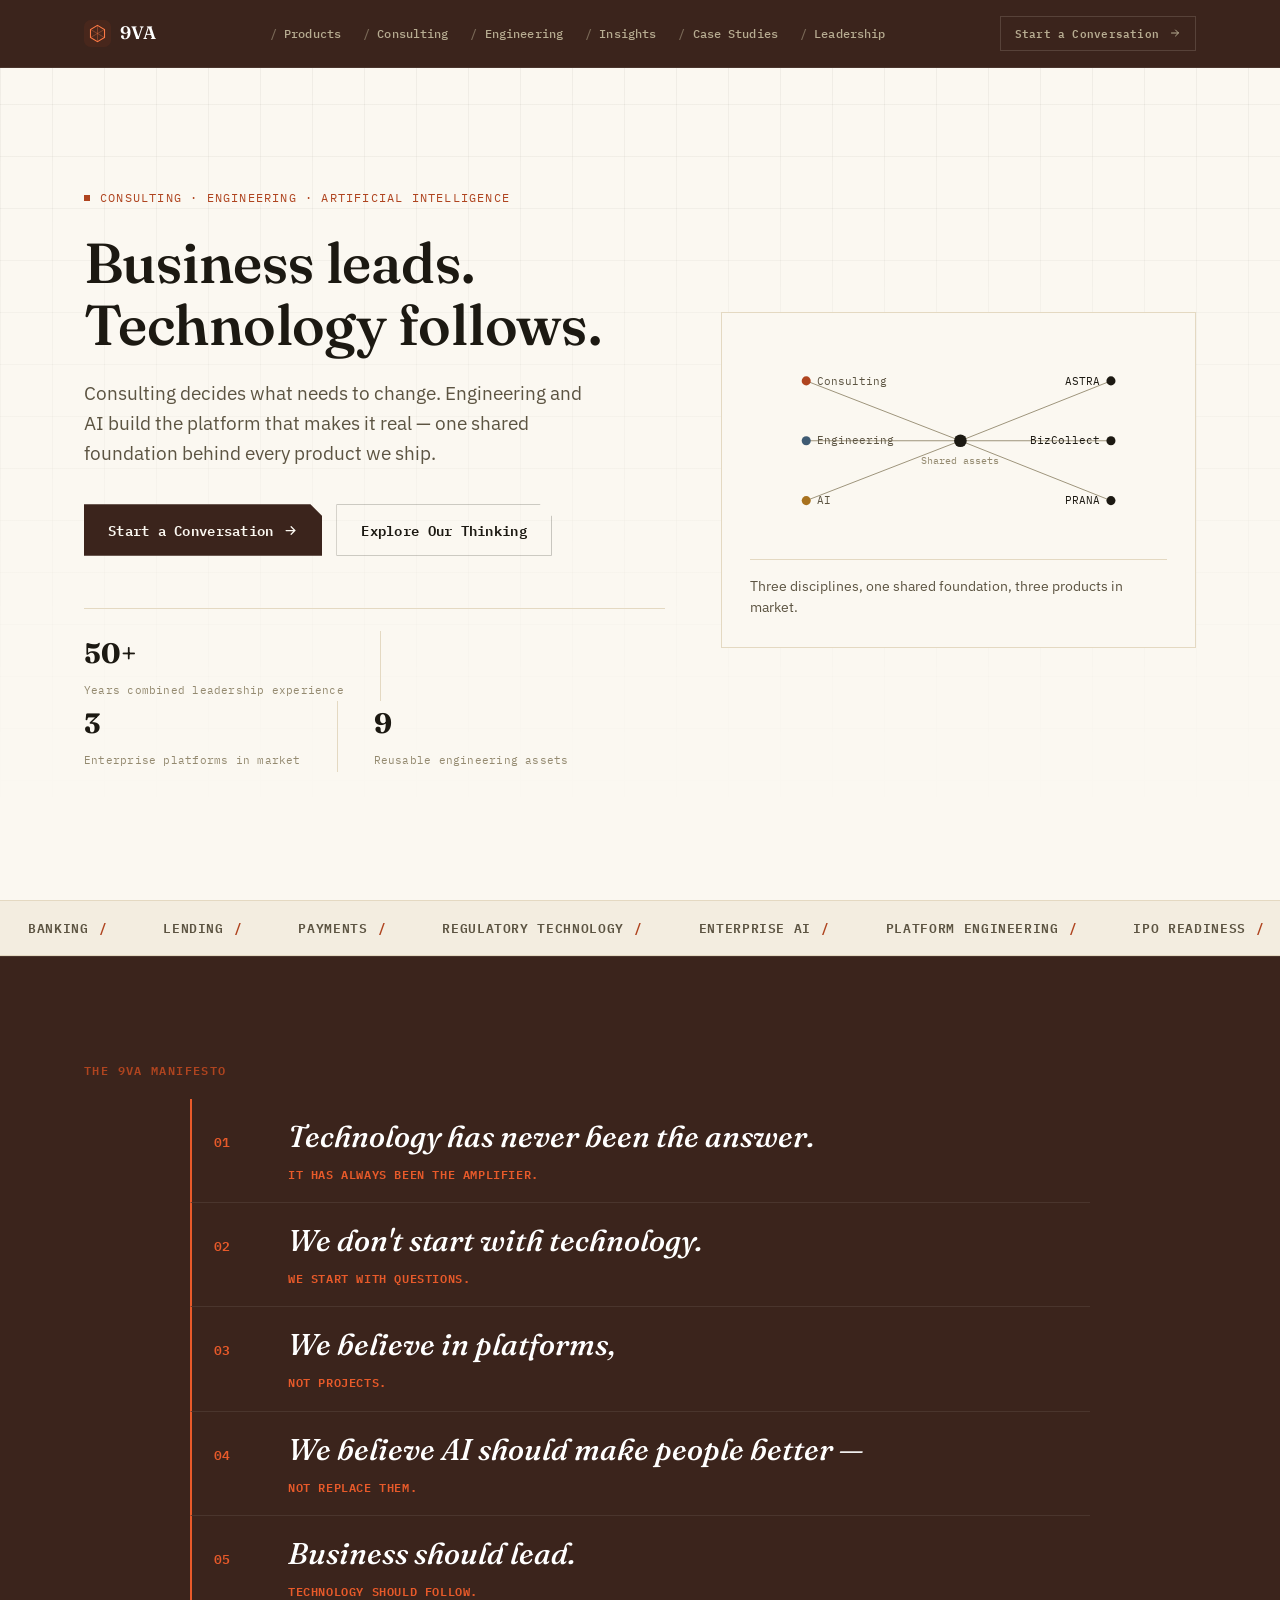
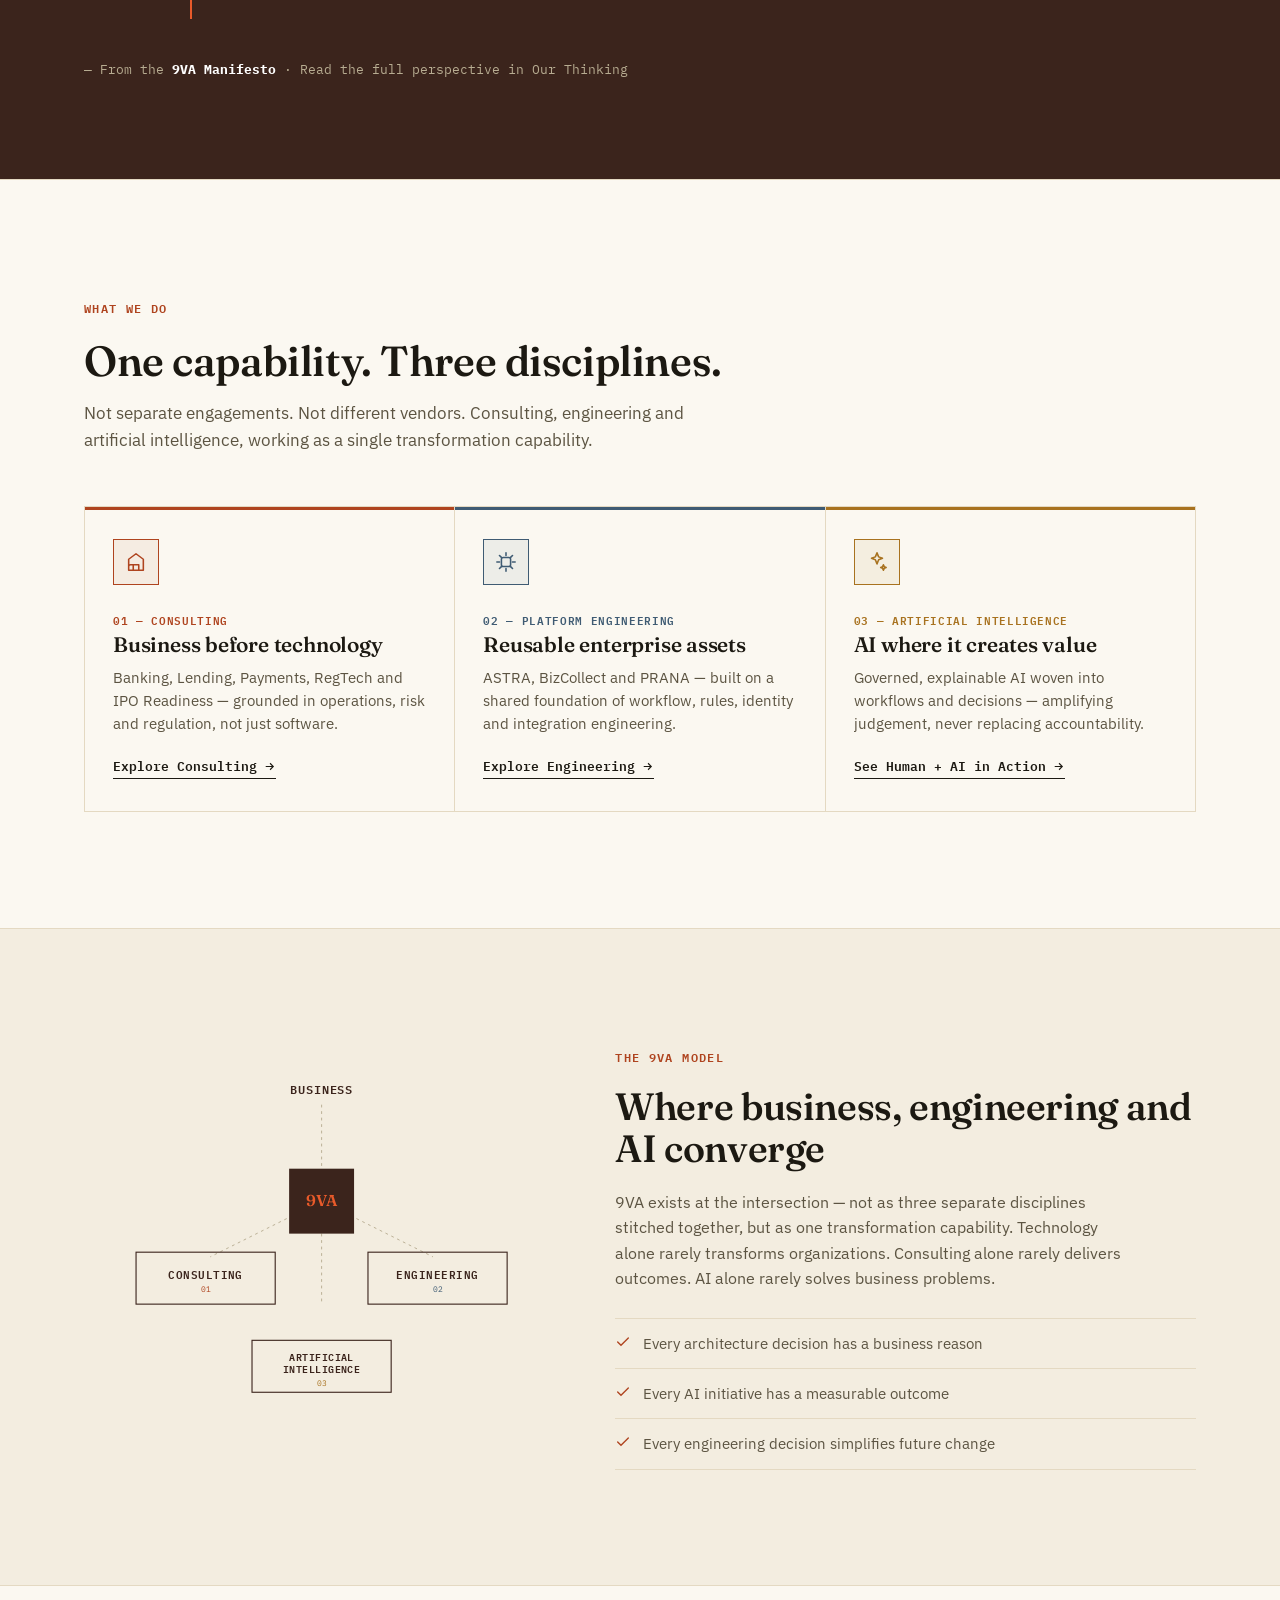
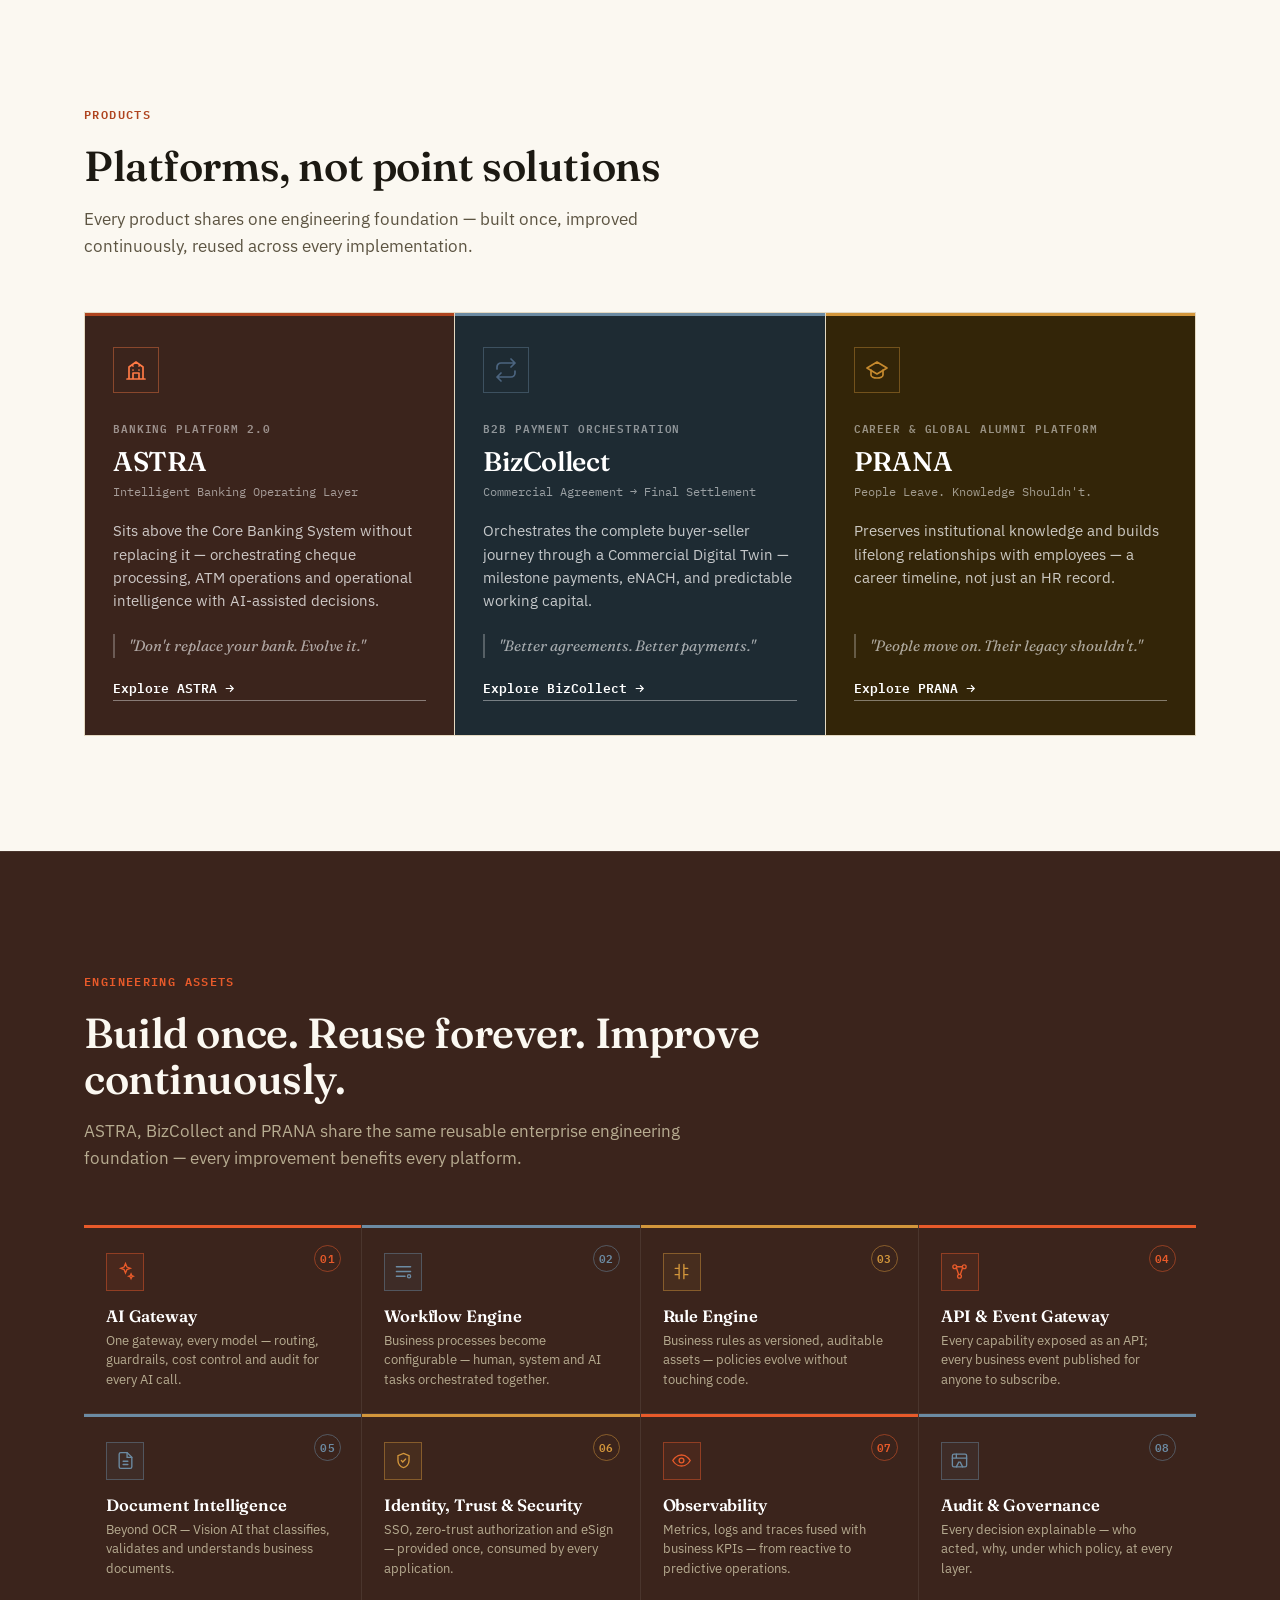
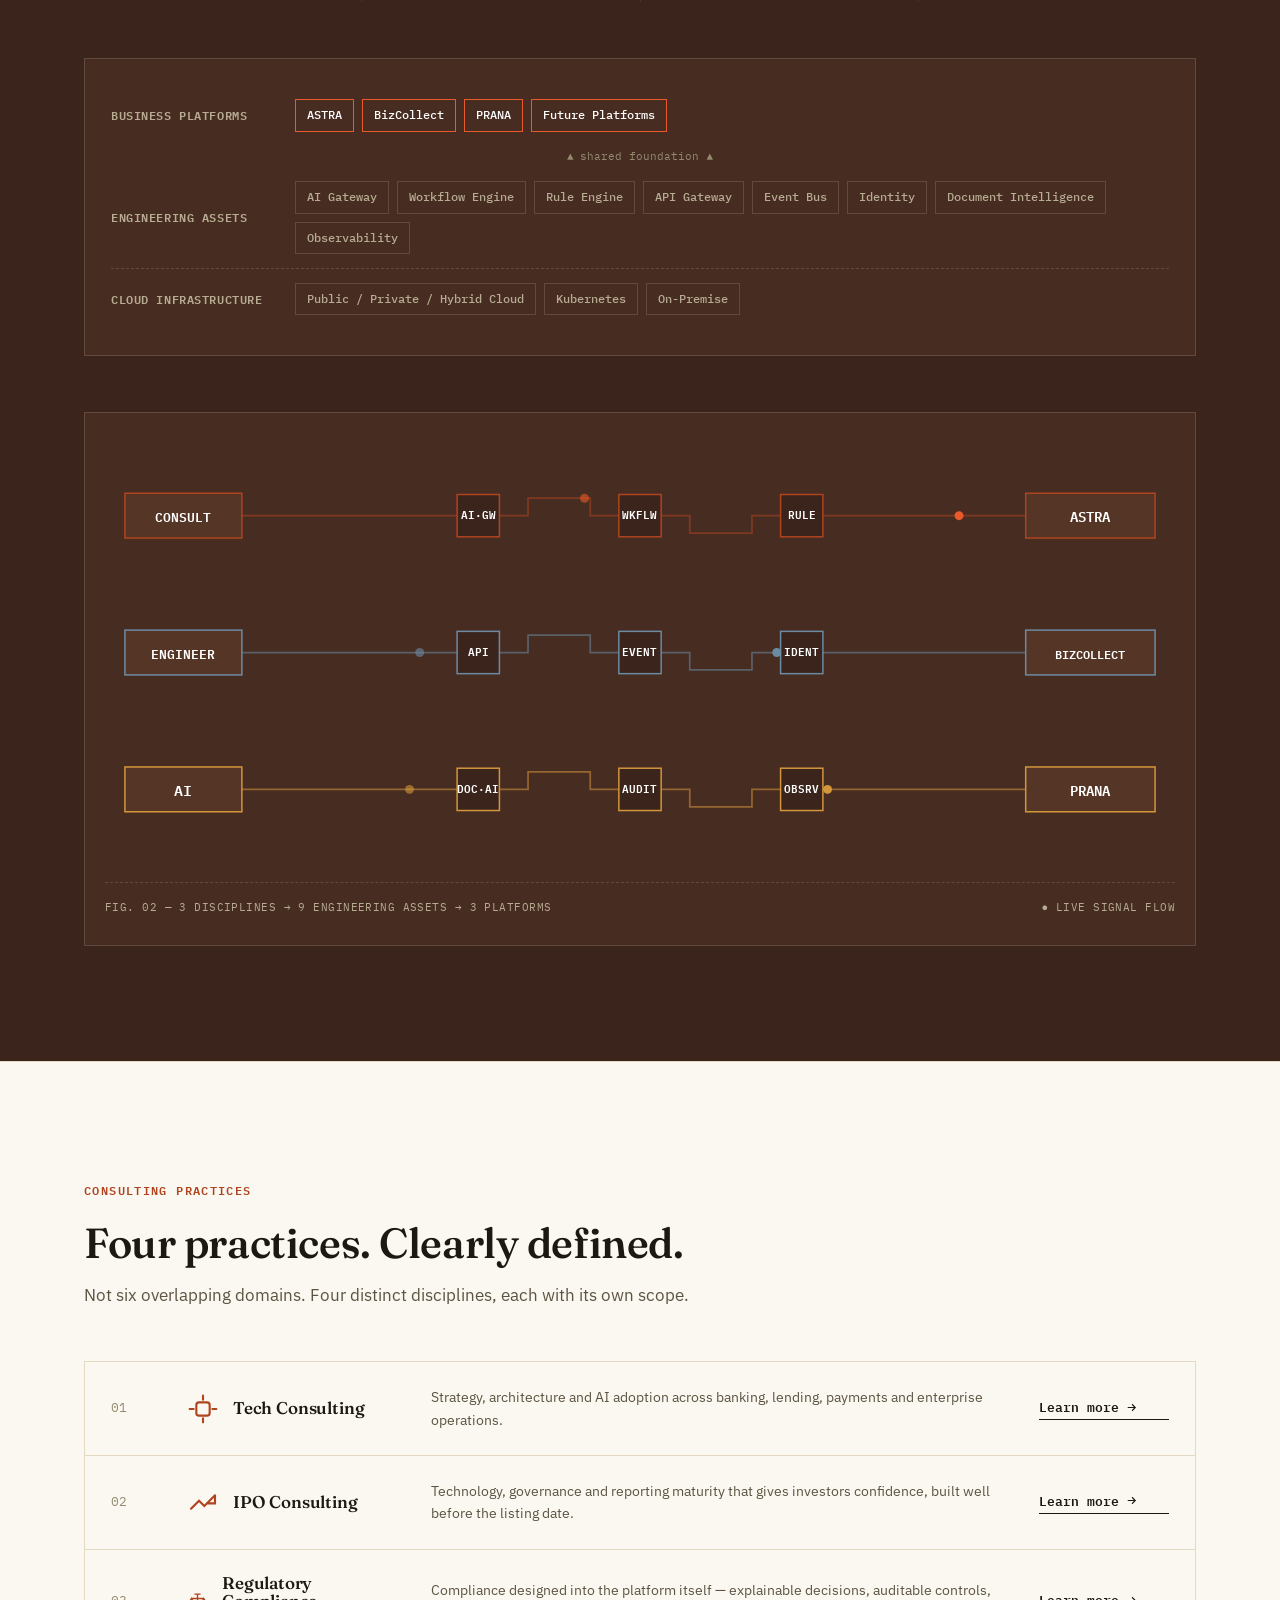
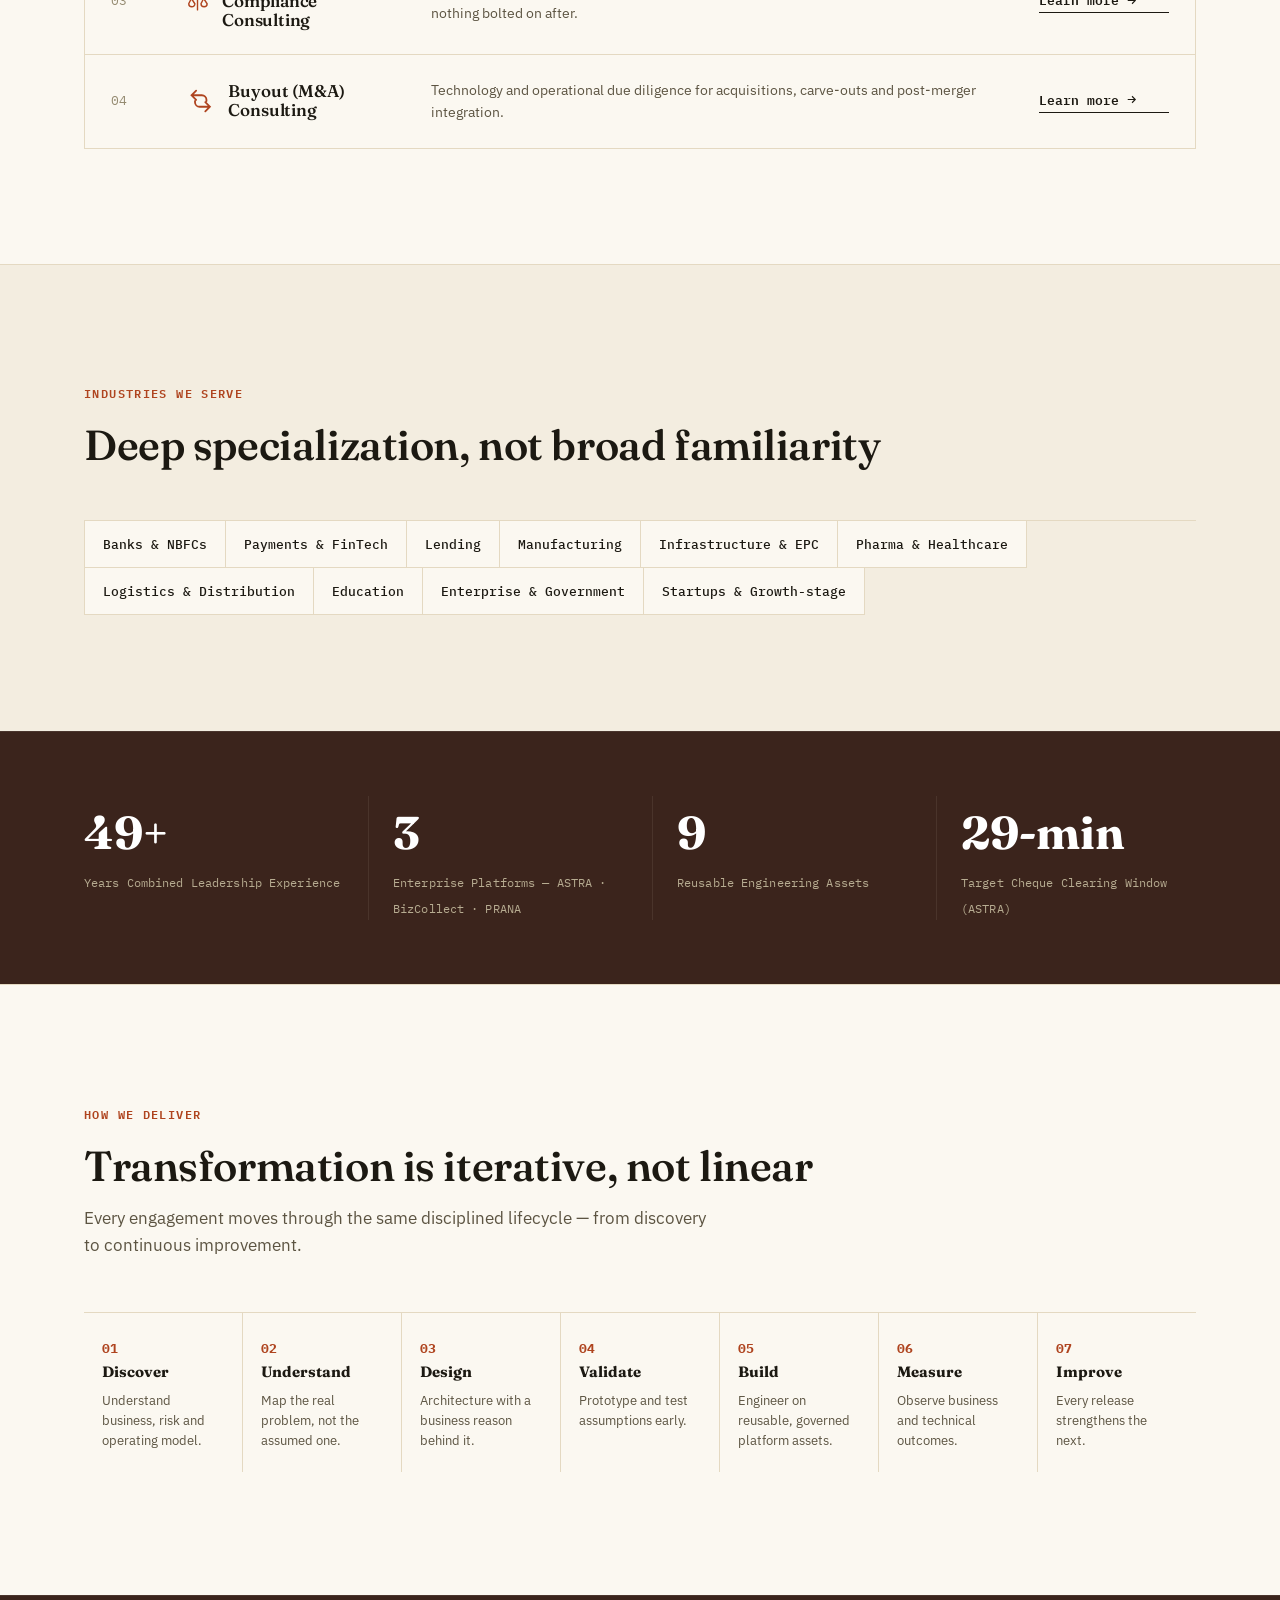
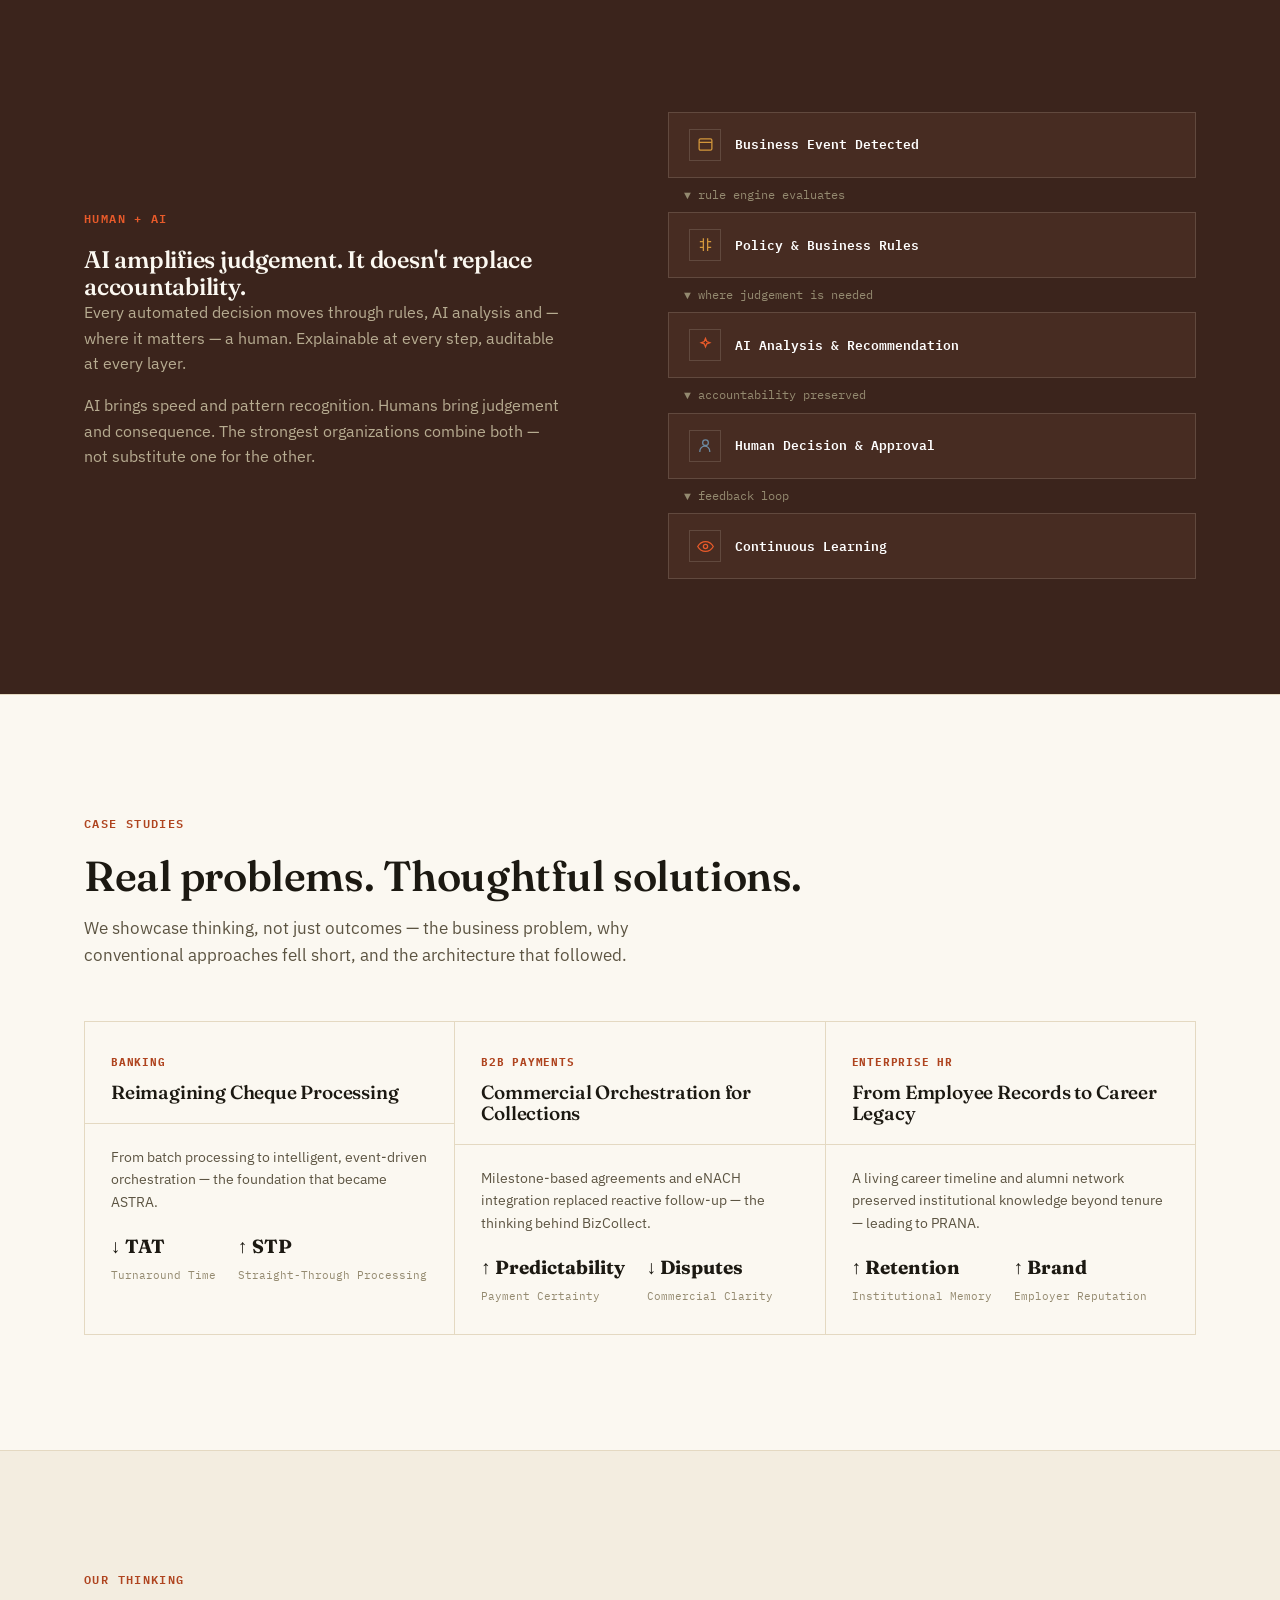
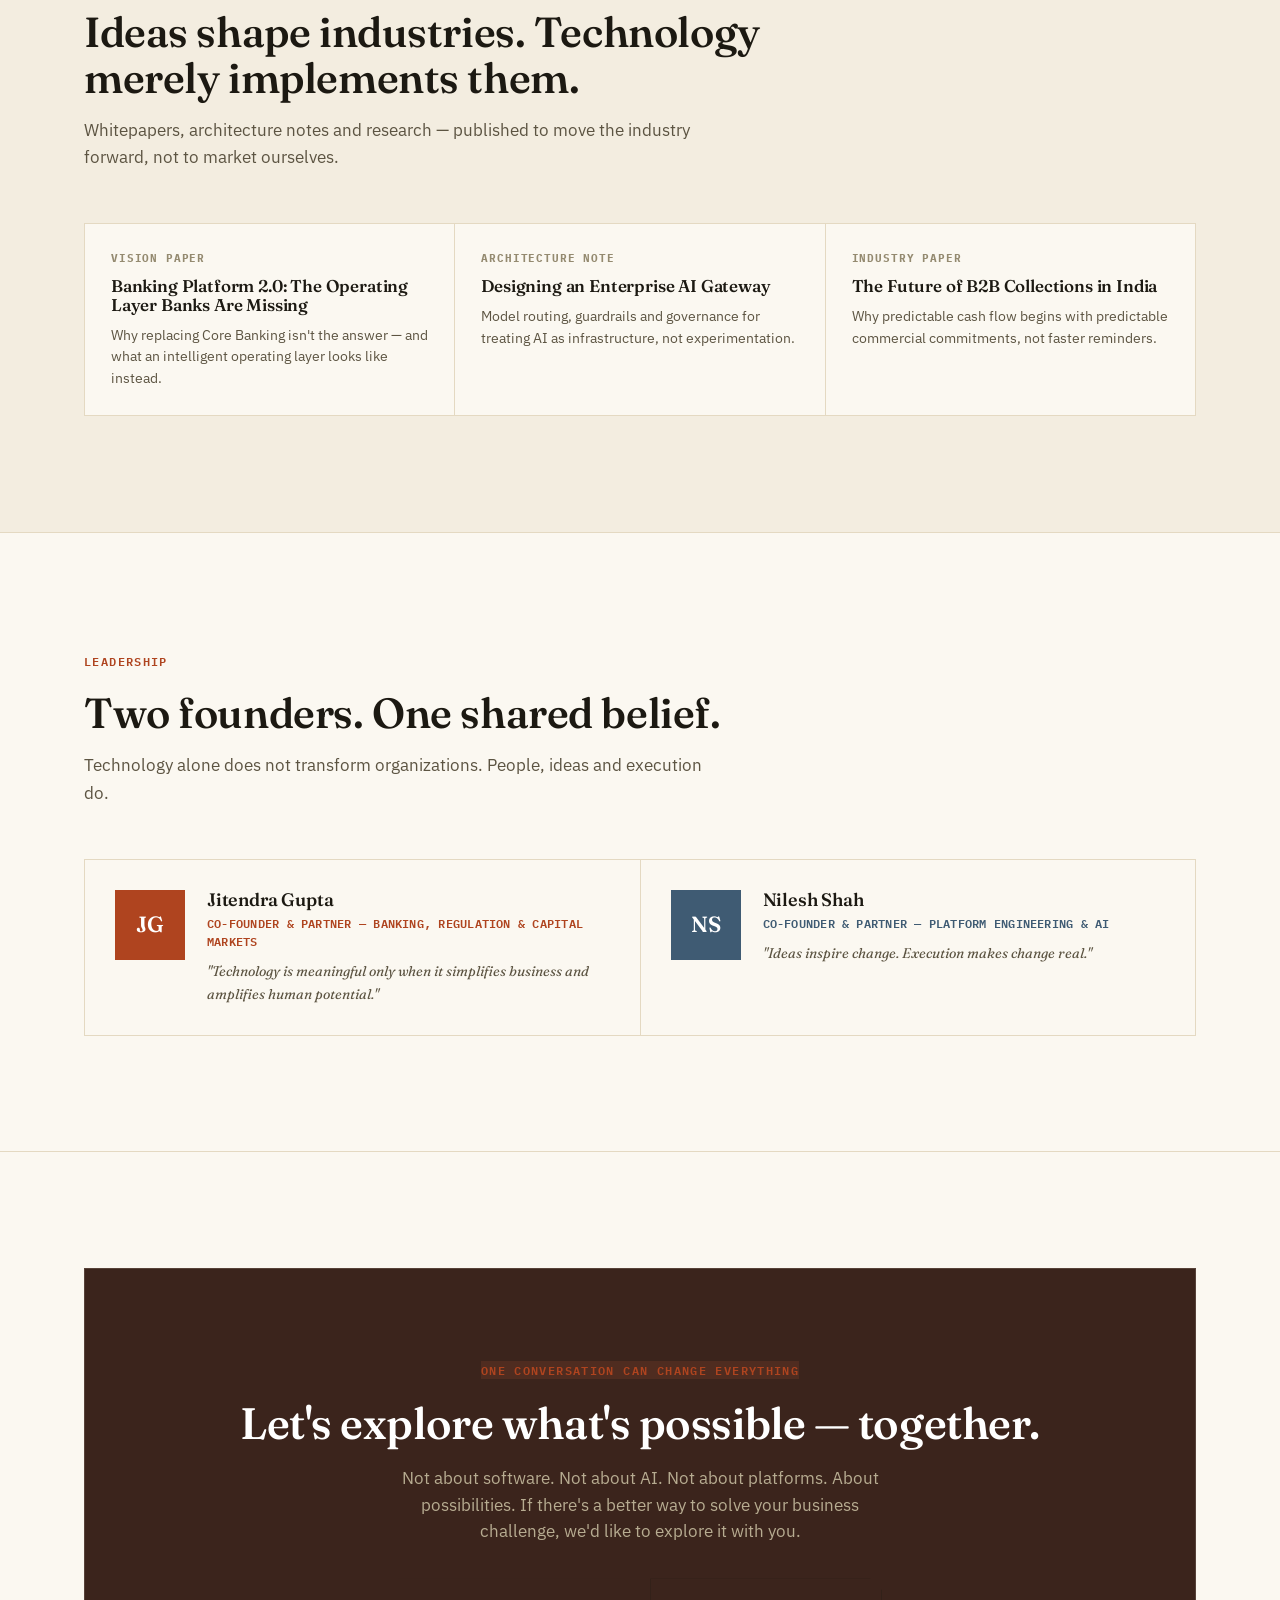
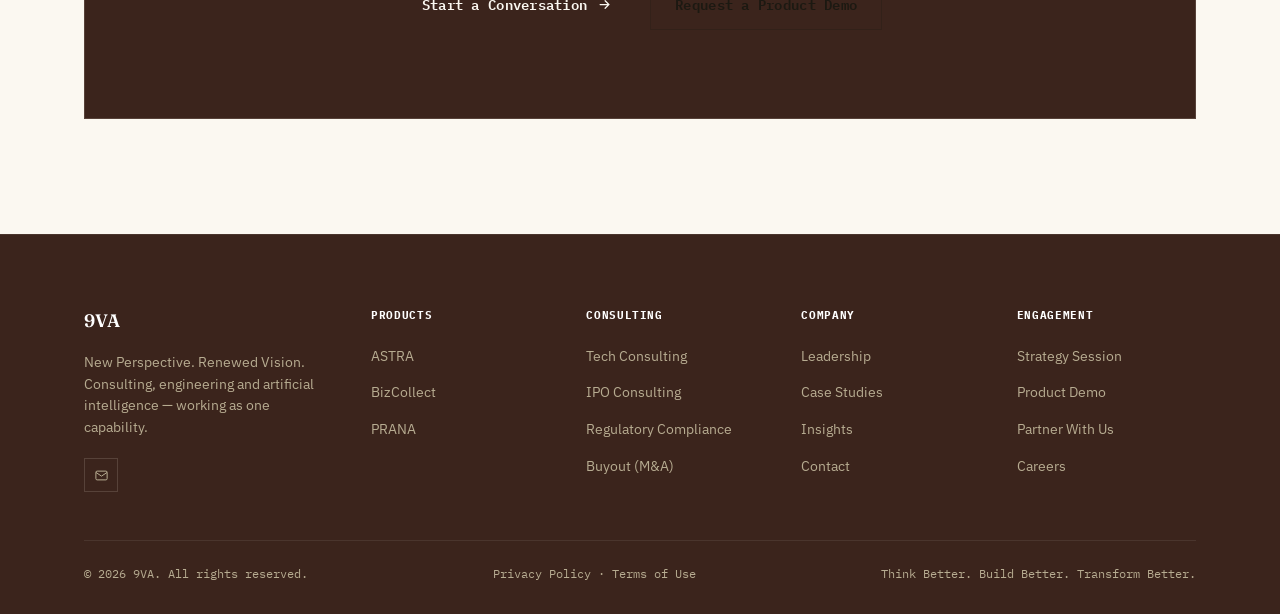
==== commit 17db5401: "Add Terms of Use page, link from footer site-wide, update sitemap" ====
--- a/index.html
+++ b/index.html
@@ -728,7 +728,7 @@
     </div>
     <div class="footer-bottom">
       <span>© <span data-year>2026</span> 9VA. All rights reserved.</span>
-      <span><a href="privacy.html" style="color:inherit">Privacy Policy</a></span>
+      <span><a href="privacy.html" style="color:inherit">Privacy Policy</a> · <a href="terms.html" style="color:inherit">Terms of Use</a></span>
       <span>Think Better. Build Better. Transform Better.</span>
     </div>
   </div>
